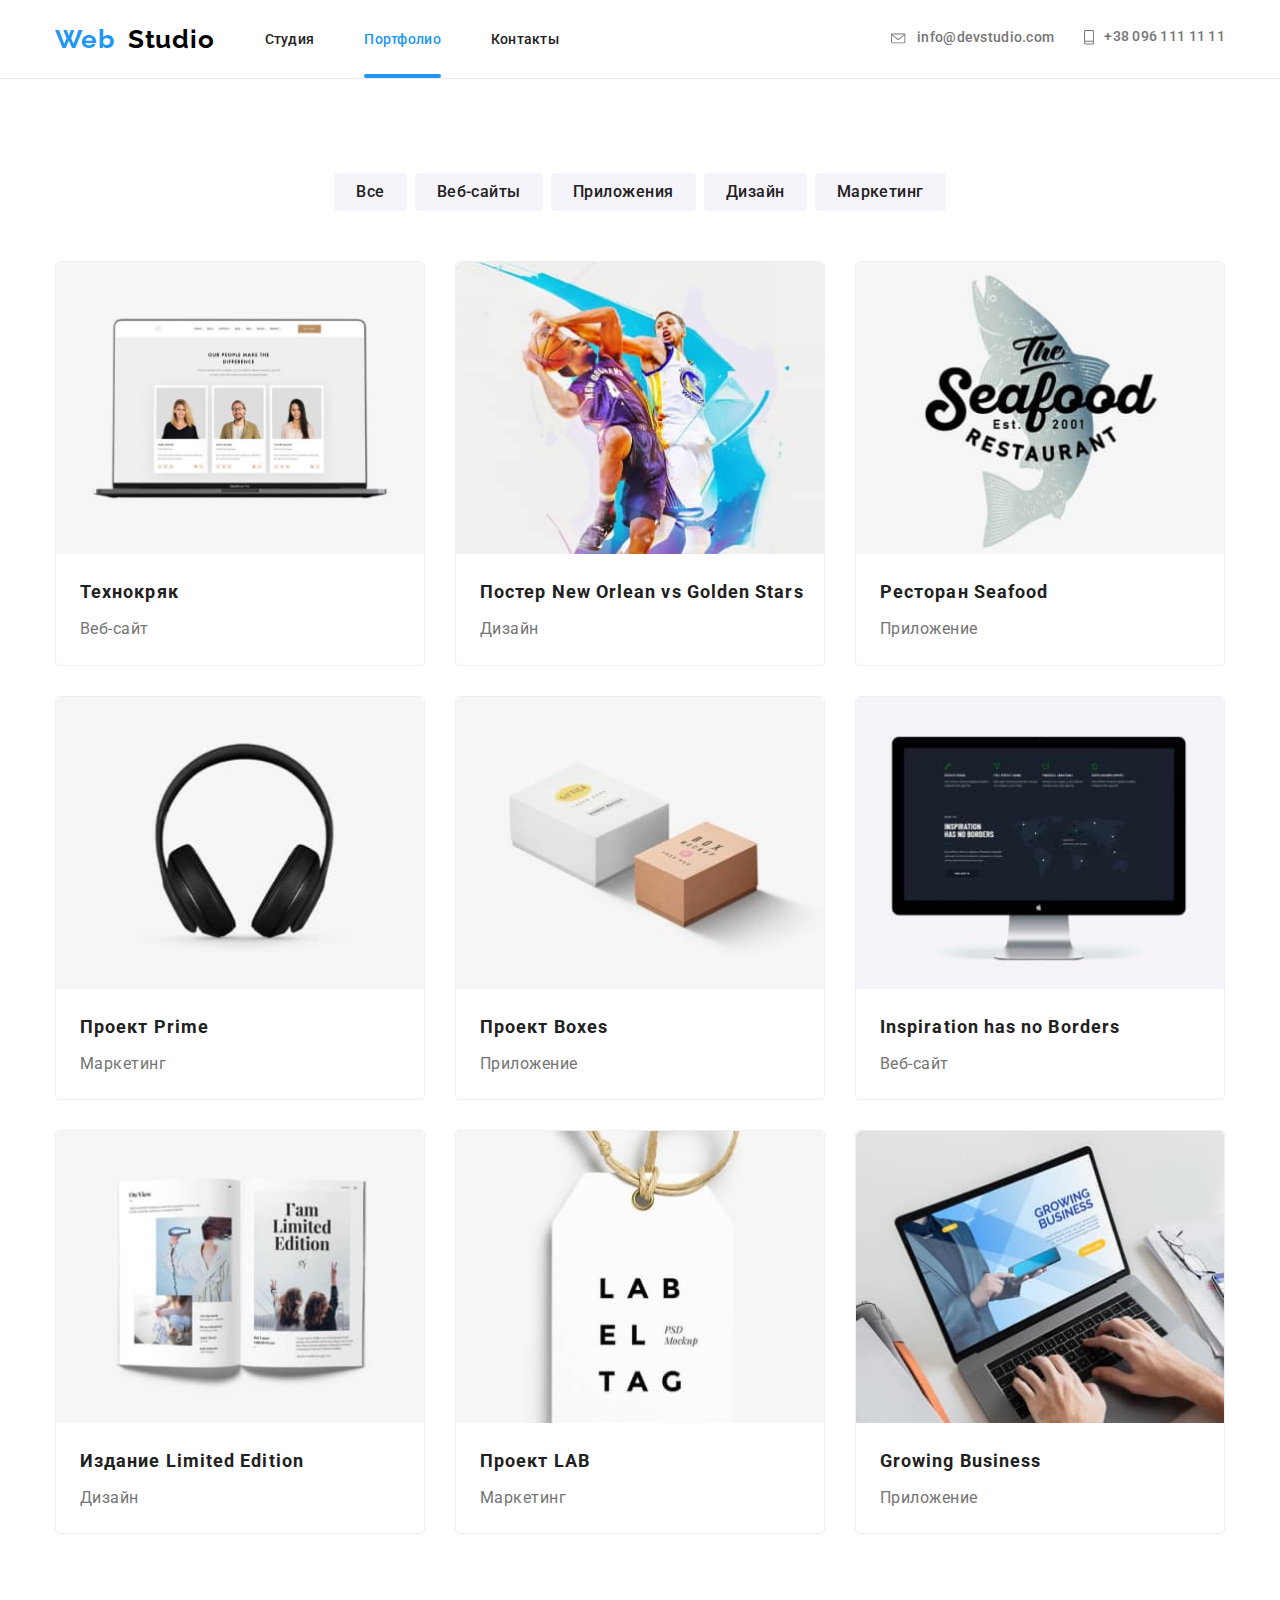
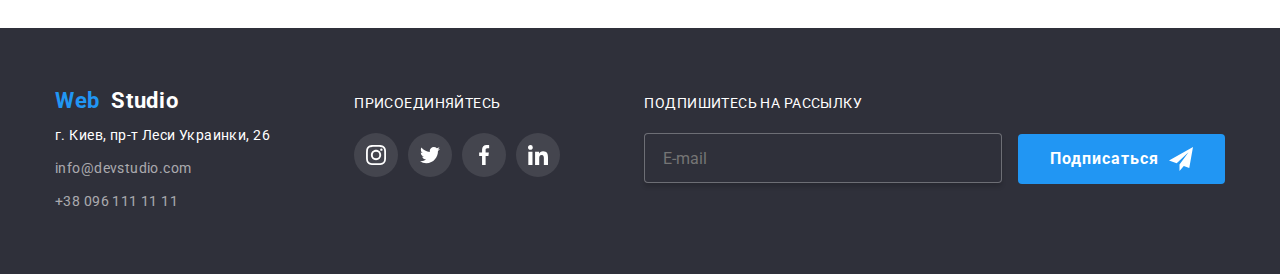
==== portfolio.html @ f6237fbe "Добавляет файлы" ====
<!DOCTYPE html>
<html lang="ru">
  <head>
    <meta charset="UTF-8" />
    <meta name="viewport" content="width=device-width, initial-scale=1.0" />
    <link
      href="https://fonts.googleapis.com/css2?family=Raleway:wght@700&family=Roboto:wght@400;500;700;900&display=swap"
      rel="stylesheet"
    />
    <link rel="stylesheet" href="./css/main.min.css" />
    <title>Портфолио</title>
  </head>
  <body>
    <!-- Шапка сайта -->

        <header class="container page-header">
          <nav class="main-nav">
            <a href="./index.html" class="logo-head link"><span class="logo-web">Web &nbsp;</span><span
                class="logo-nav">Studio</span></a>
            <!-- Контейнер с навигацией -->
            <ul class="site-nav list">
              <li class="item">
                <a href="./index.html" class="link">Студия</a>
              </li>
              <li class="item current">
                <a href="./portfolio.html" class="link current">Портфолио</a>
              </li>
              <li class="item"><a href="" class="link">Контакты</a></li>
            </ul>
          </nav>
        
          <!-- Контейнер почта и телефон -->
        
          <ul class="cont-nav list">
            <li class="item mail">
              <a href="mailto" class="mail link">
                <svg class="mail-icon">
                  <use href="./img/sprite.svg#icon-mailicon"></use>
                </svg>
                info@devstudio.com</a>
            </li>
            <li class="item phone">
              <a href="tel:380961111111" class="phone link">
                <svg class="phone-icon">
                  <use href="./img/sprite.svg#icon-phoneicon"></use>
                </svg>
                +38 096 111 11 11</a>
            </li>
          </ul>
        </header>

    <main>
      <!-- Наши проекты -->

      <section class="projects">
        <div class="container">
          <h1 class="visually-hidden">Наши проекты</h1>

          <!-- Фильтр -->

          <ul class="list container-btn">
            <li><button type="button" class="button">Все</button></li>
            <li><button type="button" class="button">Веб-сайты</button></li>
            <li><button type="button" class="button">Приложения</button></li>
            <li><button type="button" class="button">Дизайн</button></li>
            <li><button type="button" class="button">Маркетинг</button></li>
          </ul>

          <ul class="list cards">
            <li class="projects-item">
              <a href="" class="link">
                <div class="box">
                <img
                  src="./img/portfolio/techno-1.jpg"
                  alt="Фото сайта"
                  width="370"
                  height="294"
              />
              <p class="text-projects">
                Технокряк это современная площадка распространения коронавируса.
                Компании используют эту платформу для цифрового шпионажа и атак
                на защищённые сервера конкурентов.
              </p>
              </div>
              <h2 class="title-projects">Технокряк</h2>
              <p class="text">Веб-сайт</p>
              
            </li></a>
            <li class="projects-item">
              <a href="" class="link">
                <div class="box">
                <img
                  src="./img/portfolio/poster-2.jpg"
                  alt="два спортсмена играют в баскетбол"
                  width="370"
                  height="294"
              />
            <p class="text-projects">
              Технокряк это современная площадка распространения коронавируса.
              Компании используют эту платформу для цифрового шпионажа и атак
              на защищённые сервера конкурентов.
            </p>
            </div>
              <h2 class="title-projects">Постер New Orlean vs Golden Stars</h2>
              <p class="text">Дизайн</p>
              
            </li></a>
            <li class="projects-item">
              <a href="" class="link">
                <div class="box">
                <img
                  src="./img/portfolio/seafood-3.jpg"
                  alt="Рыба на белом фоне"
                  width="370"
                  height="294"
              />
              <p class="text-projects">
                Технокряк это современная площадка распространения коронавируса.
                Компании используют эту платформу для цифрового шпионажа и атак
                на защищённые сервера конкурентов.
              </p>
              </div>
              <h2 class="title-projects">Ресторан Seafood</h2>
              <p class="text">Приложение</p>
              
            </li></a>
            <li class="projects-item">
              <a href="" class="link">
                <div class="box">
                <img
                  src="./img/portfolio/prime-4.jpg"
                  alt="Музыкальные наушники"
                  width="370"
                  height="294"
              />
              <p class="text-projects">
                Технокряк это современная площадка распространения коронавируса.
                Компании используют эту платформу для цифрового шпионажа и атак
                на защищённые сервера конкурентов.
              </p>
              </div>
              <h2 class="title-projects">Проект Prime</h2>
              <p class="text">Маркетинг</p>
              
            </li></a>
            <li class="projects-item">
              <a href="" class="link">
                <div class="box">
                <img
                  src="./img/portfolio/box-5.jpg"
                  alt="Два картонных коробка"
                  width="370"
                  height="294"
              />
              <p class="text-projects">
                Технокряк это современная площадка распространения коронавируса.
                Компании используют эту платформу для цифрового шпионажа и атак
                на защищённые сервера конкурентов.
              </p>
              </div>
              <h2 class="title-projects">Проект Boxes</h2>
              <p class="text">Приложение</p>
              
            </li></a>
            <li class="projects-item">
              <a href="" class="link">
                <div class="box">
                <img
                  src="./img/portfolio/inspiration-6.jpg"
                  alt="Монитор компьютера"
                  width="370"
                  height="294"
              />
              <p class="text-projects">
                Технокряк это современная площадка распространения коронавируса.
                Компании используют эту платформу для цифрового шпионажа и атак
                на защищённые сервера конкурентов.
              </p>
              </div>
              <h2 class="title-projects">Inspiration has no Borders</h2>
              <p class="text">Веб-сайт</p>
              
            </li></a>
            <li class="projects-item">
              <a href="" class="link">
                <div class="box">
                <img
                  src="./img/portfolio/edition-7.jpg"
                  alt="Журнал со статьями и фото"
                  width="370"
                  height="294"
              />
              <p class="text-projects">
                Технокряк это современная площадка распространения коронавируса.
                Компании используют эту платформу для цифрового шпионажа и атак
                на защищённые сервера конкурентов.
              </p>
              </div>
              <h2 class="title-projects">Издание Limited Edition</h2>
              <p class="text">Дизайн</p>
              
            </li></a>
            <li class="projects-item">
              <a href="" class="link">
                <div class="box">
                <img
                  src="./img/portfolio/lab-8.jpg"
                  alt="Карточка тега"
                  width="370"
                  height="294"
              />
              <p class="text-projects">
                Технокряк это современная площадка распространения коронавируса.
                Компании используют эту платформу для цифрового шпионажа и атак
                на защищённые сервера конкурентов.
              </p>
              </div>
              <h2 class="title-projects">Проект LAB</h2>
              <p class="text">Маркетинг</p>
              
            </li></a>
            <li class="projects-item">
              <a href="" class="link">
                <div class="box">
                <img
                  src="./img/portfolio/business-9.jpg"
                  alt="Человек печатает на ноутбуке"
                  width="370"
                  height="294"
              />
              <p class="text-projects">
                Технокряк это современная площадка распространения коронавируса.
                Компании используют эту платформу для цифрового шпионажа и атак
                на защищённые сервера конкурентов.
              </p>
              </div>
              <h2 class="title-projects">Growing Business</h2>
              <p class="text">Приложение</p>
              
            </li></a>
          </ul>
        </div>
      </section>
    </main>

    <!-- Футер -->
    <footer class="page-footer">
      <div class="container info">
        <div class="foot-child">
          <a href="./index.html" class="logo-foot link"><span class="logo-web">Web &nbsp;</span><span
              class="logo-foot">Studio</span></a>
    
          <!-- Контактная информация -->
    
          <address class="address company">
            г. Киев, пр-т Леси Украинки, 26
          </address>
          <address class="address">
            <a href="mailto" class="link mail">info@devstudio.com</a> <br />
            <a href="tel:380961111111" class="link tel">+38 096 111 11 11</a>
          </address>
        </div>
    
        <div class="foot-link">
          <b>присоединяйтесь</b>
          <!-- Соц ссылки -->
          <div class="social">
            <ul class="list">
              <li class="item">
                <a href="http://instagram.com/" aria-label="Ссылка на instagram" class="link">
                  <svg class="social-icon" width="20" height="20">
                    <use href="./img/sprite.svg#icon-instagram"></use>
                  </svg>
                </a>
              </li>
              <li class="item">
                <a href="http://twitter.com/" aria-label="Ссылка на twitter" class="link twit">
                  <svg class="social-icon" width="20" height="20">
                    <use href="./img/sprite.svg#icon-twitter"></use>
                  </svg>
                </a>
              </li>
              <li class="item">
                <a href="http://facebook.com/" aria-label="Ссылка на facebook" class="link face">
                  <svg class="social-icon" width="20" height="20">
                    <use href="./img/sprite.svg#icon-facebook"></use>
                  </svg>
                </a>
              </li>
              <li class="item">
                <a href="http://linkedin.com/" aria-label="Ссылка на linkedin" class="link linkd">
                  <svg class="social-icon" width="20" height="20">
                    <use href="./img/sprite.svg#icon-linkedin"></use>
                  </svg>
                </a>
              </li>
            </ul>
          </div>
        </div>
        <div class="foot-follow">
          <form>
            <b>подпишитесь на рассылку</b><br />
            <input class="input" class="foot-form" type="text" placeholder="E-mail" />
            <button class="button primary">Подписаться</button>
          </form>
        </div>
      </div>
    </footer>
        </body>
</html>
---- css/main.min.css ----
/*! modern-normalize v0.6.0 | MIT License | https://github.com/sindresorhus/modern-normalize */*,*::before,*::after{-webkit-box-sizing:border-box;box-sizing:border-box}:root{-moz-tab-size:4;-o-tab-size:4;tab-size:4}html{line-height:1.15;-webkit-text-size-adjust:100%}body{margin:0}body{font-family:system-ui,-apple-system,"Segoe UI",Roboto,Helvetica,Arial,sans-serif,"Apple Color Emoji","Segoe UI Emoji"}hr{height:0}abbr[title]{-webkit-text-decoration:underline dotted;text-decoration:underline dotted}b,strong{font-weight:bolder}code,kbd,samp,pre{font-family:SFMono-Regular, Consolas, "Liberation Mono", Menlo, monospace;font-size:1em}small{font-size:80%}sub,sup{font-size:75%;line-height:0;position:relative;vertical-align:baseline}sub{bottom:-0.25em}sup{top:-0.5em}button,input,optgroup,select,textarea{font-family:inherit;font-size:100%;line-height:1.15;margin:0}button,select{text-transform:none}button,[type="button"],[type="reset"],[type="submit"]{-webkit-appearance:button}button::-moz-focus-inner,[type="button"]::-moz-focus-inner,[type="reset"]::-moz-focus-inner,[type="submit"]::-moz-focus-inner{border-style:none;padding:0}button:-moz-focusring,[type="button"]:-moz-focusring,[type="reset"]:-moz-focusring,[type="submit"]:-moz-focusring{outline:1px dotted ButtonText}fieldset{padding:0.35em 0.75em 0.625em}legend{padding:0}progress{vertical-align:baseline}[type="number"]::-webkit-inner-spin-button,[type="number"]::-webkit-outer-spin-button{height:auto}[type="search"]{-webkit-appearance:textfield;outline-offset:-2px}[type="search"]::-webkit-search-decoration{-webkit-appearance:none}::-webkit-file-upload-button{-webkit-appearance:button;font:inherit}summary{display:list-item}.page-header .list,.page-footer .list,.team .list,.projects .list,.advantage .list,.doing .list,.customer .list{list-style:none;margin:0;padding:0}.page-header .link,.main-nav .logo-head,.page-footer .link,.team .link,.projects .projects-item .link,.doing .link{text-decoration:none;cursor:pointer}.page-header.container,.page-footer .container,.team .container,.projects .container,.advantage .container,.doing .container,.customer .container{margin-left:auto;margin-right:auto;width:1200px;padding-left:15px;padding-right:15px}.main-nav,.cont-nav{display:-webkit-box;display:-ms-flexbox;display:flex;-webkit-box-align:center;-ms-flex-align:center;align-items:center}body{margin:0;font-family:"Roboto",sans-serif;color:#757575}.page-header{display:-webkit-box;display:-ms-flexbox;display:flex;-webkit-box-pack:justify;-ms-flex-pack:justify;justify-content:space-between;background-color:#fff}.main-nav .logo-head{font-family:"Raleway",sans-serif;font-weight:700;font-size:26px;line-height:1.19;letter-spacing:.03em;text-decoration:none}.logo-web{color:#2196f3}.logo-nav{color:#000000}.site-nav{display:-webkit-box;display:-ms-flexbox;display:flex;margin-left:85px}.site-nav .item:nth-child(n+1){margin-left:50px}.site-nav .link.current{color:#2196f3}.site-nav .link.current::after{opacity:1}.site-nav .link{position:relative;display:block;padding-top:32px;padding-bottom:32px;font-weight:500;font-size:14px;line-height:1;letter-spacing:.02em;color:#212121;-webkit-transition:color 250ms cubic-bezier(0.4, 0, 0.2, 1);transition:color 250ms cubic-bezier(0.4, 0, 0.2, 1)}.site-nav .link::after{position:absolute;content:"";left:0;bottom:0;display:block;width:100%;height:4px;background-color:#2196f3;border-radius:4px;opacity:0;-webkit-transition:opacity 250ms cubic-bezier(0.4, 0, 0.2, 1);transition:opacity 250ms cubic-bezier(0.4, 0, 0.2, 1)}.site-nav .link:hover{color:#2196f3;-webkit-transition:color 250ms cubic-bezier(0.4, 0, 0.2, 1);transition:color 250ms cubic-bezier(0.4, 0, 0.2, 1)}.site-nav .link:focus{color:#2196f3;-webkit-transition:color 250ms cubic-bezier(0.4, 0, 0.2, 1);transition:color 250ms cubic-bezier(0.4, 0, 0.2, 1)}.cont-nav{margin-left:auto}.cont-nav>.item.phone{margin-left:30px}.cont-nav .link{display:-webkit-inline-box;display:-ms-inline-flexbox;display:inline-flex;-webkit-box-align:center;-ms-flex-align:center;align-items:center;font-weight:500;font-size:14px;line-height:1.14;letter-spacing:.02em;color:#757575;-webkit-transition:color 250ms cubic-bezier(0.4, 0, 0.2, 1);transition:color 250ms cubic-bezier(0.4, 0, 0.2, 1)}.cont-nav .link:hover,.cont-nav .link:focus{color:#2196f3;-webkit-transition:color 250ms cubic-bezier(0.4, 0, 0.2, 1);transition:color 250ms cubic-bezier(0.4, 0, 0.2, 1)}.cont-nav .mail-icon{width:16px;height:11px;margin-right:10px;fill:currentColor;cursor:pointer}.cont-nav .phone-icon{width:10px;height:15px;margin-right:10px;fill:currentColor;cursor:pointer}.page-footer{padding-top:60px;padding-bottom:60px;background-color:#2f303a;color:#fff}.page-footer .link{color:rgba(255,255,255,0.6)}.page-footer b{display:inline-block;margin-bottom:21px;text-transform:uppercase;font-weight:400;font-size:14px;line-height:1.14;letter-spacing:.03em}.page-footer .container.info{display:-webkit-box;display:-ms-flexbox;display:flex;-webkit-box-align:baseline;-ms-flex-align:baseline;align-items:baseline;-webkit-box-pack:justify;-ms-flex-pack:justify;justify-content:space-between}.page-footer .address{font-weight:400;font-size:14px;line-height:1.71;letter-spacing:.03em}.logo-foot{color:#fff;font-weight:700;font-size:22px;line-height:1.18;letter-spacing:.03em}.logo-foot.link{display:inline-block;margin-bottom:10px}.address.company{margin-bottom:9px;font-family:inherit;font-style:normal}.address .link{font-family:inherit;font-style:normal;font-weight:400;font-size:14px;line-height:1.71;letter-spacing:.03em}.address .link.mail{display:inline-block;margin-bottom:9px}.address .link:hover,.address .link:focus{color:#2196f3;-webkit-transition:color 250ms cubic-bezier(0.4, 0, 0.2, 1);transition:color 250ms cubic-bezier(0.4, 0, 0.2, 1)}.page-footer .input{margin-right:12px}.input{padding:12px 18px;width:358px;height:50px;border:1px solid rgba(255,255,255,0.3);-webkit-box-sizing:border-box;box-sizing:border-box;-webkit-box-shadow:0px 4px 4px rgba(0,0,0,0.15);box-shadow:0px 4px 4px rgba(0,0,0,0.15);border-radius:4px;color:#fff;background-color:#2f303a;outline:none}.social .list{display:-webkit-box;display:-ms-flexbox;display:flex;justify-items:center}.social .link{display:-webkit-box;display:-ms-flexbox;display:flex;-webkit-box-align:center;-ms-flex-align:center;align-items:center;-webkit-box-pack:center;-ms-flex-pack:center;justify-content:center;width:44px;height:44px;color:#afb1b8;background-color:rgba(255,255,255,0.1);border-radius:50%;-webkit-transition:background-color 250ms cubic-bezier(0.4, 0, 0.2, 1);transition:background-color 250ms cubic-bezier(0.4, 0, 0.2, 1);-webkit-transition:color 250ms cubic-bezier(0.4, 0, 0.2, 1);transition:color 250ms cubic-bezier(0.4, 0, 0.2, 1)}.social .link:hover,.social .link:focus{color:#fff;background-color:#2196f3;-webkit-transition:background-color 250ms cubic-bezier(0.4, 0, 0.2, 1);transition:background-color 250ms cubic-bezier(0.4, 0, 0.2, 1);-webkit-transition:color 250ms cubic-bezier(0.4, 0, 0.2, 1);transition:color 250ms cubic-bezier(0.4, 0, 0.2, 1);-webkit-transform:scale3d(1.1, 1.1, 1.1);transform:scale3d(1.1, 1.1, 1.1)}.social-icon{fill:currentColor}.foot-link .social .item{margin-right:10px}.foot-link .social .item:nth-child(4n){margin-right:0}.foot-link .link{color:#fff}.foot-link .link:hover,.foot-link .link:focus{color:#fff;-webkit-transition:color 250ms cubic-bezier(0.4, 0, 0.2, 1);transition:color 250ms cubic-bezier(0.4, 0, 0.2, 1)}.button.primary{display:-webkit-inline-box;display:-ms-inline-flexbox;display:inline-flex;-webkit-box-align:center;-ms-flex-align:center;align-items:center;text-align:center;min-width:200px;min-height:50px;border-radius:4px;padding:10px 32px;cursor:pointer;color:#fff;background-color:#2196f3;text-decoration:none;font-weight:700;font-size:16px;line-height:1.87;letter-spacing:.06em;border-color:transparent}.button.primary::after{content:"";width:24px;height:24px;margin-left:10px;background-image:url("../img/icon/icon-send.svg");background-size:contain}.section.team{background-color:#f5f4fa}.team .link{color:#afb1b8}.team .section.team{background-color:var(--color-bg-child)}.team .list{display:-webkit-box;display:-ms-flexbox;display:flex;-webkit-box-pack:justify;-ms-flex-pack:justify;justify-content:space-between}.team img{display:block;margin-bottom:30px}.team .item.cards{background-color:var(--primary-white-color);border-radius:4px;-webkit-box-shadow:0px 2px 1px rgba(0,0,0,0.2),0px 1px 1px rgba(0,0,0,0.14),0px 1px 3px rgba(0,0,0,0.12);box-shadow:0px 2px 1px rgba(0,0,0,0.2),0px 1px 1px rgba(0,0,0,0.14),0px 1px 3px rgba(0,0,0,0.12)}.team .team-title{margin-top:0;margin-bottom:10px;font-weight:500;font-size:16px;line-height:1.19;letter-spacing:0.03em;color:var(--title-text-color);text-align:center}.team .team-position{margin:0;margin-bottom:16px;font-weight:400;font-size:16px;line-height:1.19;letter-spacing:0.03em;text-align:center;color:var(--primery-text-color)}.team .list.icon{display:-webkit-box;display:-ms-flexbox;display:flex;-webkit-box-pack:center;-ms-flex-pack:center;justify-content:center;margin-bottom:24px}.team .item.social{margin-right:10px}.team .item.social:nth-child(4n){margin-right:0}.team .link{display:-webkit-box;display:-ms-flexbox;display:flex;-webkit-box-pack:center;-ms-flex-pack:center;justify-content:center;-webkit-box-align:center;-ms-flex-align:center;align-items:center;width:44px;height:44px;border-radius:50%}.team .social-icon{fill:currentColor}.backdrop{position:fixed;top:0;left:0;width:100%;height:100%;background-color:rgba(0,0,0,0.2);-webkit-transition:250ms cubic-bezier(0.4, 0, 0.2, 1);transition:250ms cubic-bezier(0.4, 0, 0.2, 1)}.backdrop.is-hidden{opacity:0;pointer-events:none;-webkit-transition:250ms cubic-bezier(0.4, 0, 0.2, 1);transition:250ms cubic-bezier(0.4, 0, 0.2, 1)}.modal{position:absolute;top:50%;left:50%;-webkit-transform:translate(-50%, -50%);transform:translate(-50%, -50%);min-width:528px;min-height:581px;-webkit-box-shadow:0px 2px 1px rgba(0,0,0,0.2),0px 1px 1px rgba(0,0,0,0.14),0px 1px 3px rgba(0,0,0,0.12);box-shadow:0px 2px 1px rgba(0,0,0,0.2),0px 1px 1px rgba(0,0,0,0.14),0px 1px 3px rgba(0,0,0,0.12);border-radius:4px;background-color:#fff}.modal .icon-button{position:absolute;right:8px;top:8px;width:30px;height:30px;border-radius:50%;border:1px solid rgba(0,0,0,0.1);background-color:#fff;cursor:pointer}.icon-button:hover .icon-button-close{fill:#2196f3}.icon-button-close{fill:black}.form{width:528px;height:581px;padding:40px}.form-about{margin:0;padding:0;margin-bottom:30px;font-weight:700;font-size:20px;line-height:1.15;text-align:center;letter-spacing:0.03em;color:#212121}.form-field{position:relative;display:-webkit-box;display:-ms-flexbox;display:flex;-webkit-box-pack:center;-ms-flex-pack:center;justify-content:center;-webkit-box-align:center;-ms-flex-align:center;align-items:center;margin-bottom:28px}.form-input{width:100%;height:40px;padding:12px 8px 12px 42px;border:1px solid rgba(33,33,33,0.2);border-radius:4px;cursor:pointer}.form-text{position:absolute;top:25%;left:42px;font-weight:400;font-size:14px;line-height:1.71}.icon-form{position:absolute;top:85%;left:16px;-webkit-transform:translateY(-125%);transform:translateY(-125%);display:inline-block;color:black}.form-input:focus+.form-text{color:#2196f3;-webkit-transform:translate(-90%, -150%);transform:translate(-90%, -150%);-webkit-transition:250ms cubic-bezier(0.4, 0, 0.2, 1);transition:250ms cubic-bezier(0.4, 0, 0.2, 1)}.form-input:focus+.form-text.tel{-webkit-transform:translate(-50%, -150%);transform:translate(-50%, -150%)}.form-input:focus+.form-text.mail{-webkit-transform:translate(-60%, -150%);transform:translate(-60%, -150%)}.form-input:not(:placeholder-shown)+.form-text{-webkit-transform:translate(-90%, -150%);transform:translate(-90%, -150%)}.form-input:not(:placeholder-shown)+.form-text.tel{-webkit-transform:translate(-50%, -150%);transform:translate(-50%, -150%)}.form-input:not(:placeholder-shown)+.form-text.mail{-webkit-transform:translate(-60%, -150%);transform:translate(-60%, -150%)}.form-input:focus-within ~ .icon-form{fill:#2196f3}.form-input:focus{border-color:#2196f3;outline:none}.form-field.comments{margin-bottom:20px}.form-input.comments{height:120px;padding-left:16px;resize:none}.form-text.comments{top:12px;left:16px}.form-input:focus+.form-text.comments{-webkit-transform:translateY(-150%);transform:translateY(-150%)}.form-input:not(:placeholder-shown)+.form-text.comments{-webkit-transform:translateY(-150%);transform:translateY(-150%)}.consent{display:-webkit-box;display:-ms-flexbox;display:flex;-webkit-box-pack:center;-ms-flex-pack:center;justify-content:center;-webkit-box-align:center;-ms-flex-align:center;align-items:center;margin-bottom:30px;cursor:pointer}.check-input{position:absolute;width:1px;height:1px;margin:-1px;border:0;padding:0;clip:rect(0 0 0 0);overflow:hidden}.checkbox{width:15px;height:16px;margin:0;margin-right:5px;background-image:url("../img/icon/nocheck.svg");background-size:contain;background-repeat:no-repeat}.check-input:checked+.checkbox,.check-input:checked:focus+.checkbox{background-image:url("../img/icon/check.svg");background-size:contain;background-color:#2196f3;border-radius:4px}.text.consent{margin:0;padding:0;left:36px;font-weight:400;font-size:14px;line-height:1.71;letter-spacing:0.03em}.text-link{font-weight:400;font-size:14px;line-height:1.71;color:#2196f3}.button-submit{display:block;margin-right:auto;margin-left:auto;min-width:200px;min-height:50px;border-radius:4px;padding:10px 32px;text-decoration:none;border-color:transparent;font-weight:700;font-size:16px;line-height:1.87;letter-spacing:0.06em;-webkit-box-shadow:0px 4px 4px rgba(0,0,0,0.15);box-shadow:0px 4px 4px rgba(0,0,0,0.15);background-color:#2196f3;color:#fff;cursor:pointer}.projects{border-top:1px solid #ececec}.projects .projects-item{margin-right:30px;margin-bottom:30px;width:calc( (100% - 60px) / 3);border:1px solid #eeeeee;border-radius:5px}.projects .projects-item:hover .text-projects{opacity:1;-webkit-transform:translateY(0);transform:translateY(0)}.projects .projects-item:nth-child(3n){margin-right:0}.projects .projects-item:nth-last-child(-n+3){margin-bottom:0}.projects .projects-item .box{position:relative}.projects .projects-item .link{color:#757575;display:block}.projects .projects-item .link:focus .text-projects{opacity:1;-webkit-transform:translateY(0);transform:translateY(0)}.projects img{display:block;max-width:100%;height:auto;border-radius:5px 5px 0px 0px}.projects .title-primary{margin-top:0;margin-bottom:0;color:white}.projects .list.container-btn{display:-webkit-box;display:-ms-flexbox;display:flex;-webkit-box-pack:center;-ms-flex-pack:center;justify-content:center;padding-top:94px;margin-bottom:50px;text-align:center}.projects .list.container-btn li{margin-right:8px}.projects .list.container-btn li:nth-child(5n){margin-right:0}.projects .list.cards{display:-webkit-box;display:-ms-flexbox;display:flex;-ms-flex-wrap:wrap;flex-wrap:wrap;padding-bottom:94px}.button{padding:6px 22px;font-family:inherit;text-align:center;font-weight:500;font-size:16px;line-height:1.63;letter-spacing:.03em;border:transparent;border-radius:4px;color:#212121;background:#f5f4fa;-webkit-transition:background-color 250ms cubic-bezier(0.4, 0, 0.2, 1);transition:background-color 250ms cubic-bezier(0.4, 0, 0.2, 1);-webkit-transition:color 250ms cubic-bezier(0.4, 0, 0.2, 1);transition:color 250ms cubic-bezier(0.4, 0, 0.2, 1);-webkit-transition:-webkit-box-shadow 250ms cubic-bezier(0.4, 0, 0.2, 1);transition:-webkit-box-shadow 250ms cubic-bezier(0.4, 0, 0.2, 1);transition:box-shadow 250ms cubic-bezier(0.4, 0, 0.2, 1);transition:box-shadow 250ms cubic-bezier(0.4, 0, 0.2, 1), -webkit-box-shadow 250ms cubic-bezier(0.4, 0, 0.2, 1)}.button:hover,.button:focus{color:#fff;background-color:#2196f3;-webkit-box-shadow:0px 2px 2px rgba(0,0,0,0.12),0px 1px 2px rgba(0,0,0,0.08),0px 3px 1px rgba(0,0,0,0.1);box-shadow:0px 2px 2px rgba(0,0,0,0.12),0px 1px 2px rgba(0,0,0,0.08),0px 3px 1px rgba(0,0,0,0.1)}.title-projects{margin-top:0;margin-bottom:4px;padding-left:24px;padding-top:20px;font-weight:700;font-size:18px;line-height:2;letter-spacing:.06em;color:#212121}.text{margin-top:0;margin-bottom:0px;padding-bottom:20px;padding-left:24px;color:#757575;font-weight:400;font-size:16px;line-height:1.88;letter-spacing:.03em}.text-projects{position:absolute;top:0;right:0;margin-top:0;margin-bottom:0;padding:63px 24px;width:370px;height:294px;font-weight:400;font-size:18px;line-height:1.87;letter-spacing:.03em;color:#fff;background-color:rgba(33,150,243,0.9);opacity:1;-webkit-transform:translateY(100%);transform:translateY(100%);-webkit-transition:-webkit-transform 250ms cubic-bezier(0.4, 0, 0.2, 1);transition:-webkit-transform 250ms cubic-bezier(0.4, 0, 0.2, 1);transition:transform 250ms cubic-bezier(0.4, 0, 0.2, 1);transition:transform 250ms cubic-bezier(0.4, 0, 0.2, 1), -webkit-transform 250ms cubic-bezier(0.4, 0, 0.2, 1)}.cards .link:hover,.cards .link:focus{-webkit-transition:-webkit-box-shadow 250ms cubic-bezier(0.4, 0, 0.2, 1);transition:-webkit-box-shadow 250ms cubic-bezier(0.4, 0, 0.2, 1);transition:box-shadow 250ms cubic-bezier(0.4, 0, 0.2, 1);transition:box-shadow 250ms cubic-bezier(0.4, 0, 0.2, 1), -webkit-box-shadow 250ms cubic-bezier(0.4, 0, 0.2, 1);-webkit-box-shadow:1px 4px 6px rgba(0,0,0,0.16),0px 4px 4px rgba(0,0,0,0.06),0px 1px 1px rgba(0,0,0,0.12);box-shadow:1px 4px 6px rgba(0,0,0,0.16),0px 4px 4px rgba(0,0,0,0.06),0px 1px 1px rgba(0,0,0,0.12);cursor:pointer}.box{overflow:hidden}.projects .list.cards{display:-webkit-box;display:-ms-flexbox;display:flex;-ms-flex-wrap:wrap;flex-wrap:wrap;padding-bottom:94px}.projects-item{margin-right:30px;margin-bottom:30px;width:calc((100% - 60px) / 3);border:1px solid #eeeeee;border-radius:5px}.projects-item:nth-child(3n){margin-right:0}.projects-item:nth-last-child(-n+3){margin-bottom:0}.section{padding-top:94px;padding-bottom:94px}.section.hero{padding-top:0;padding-bottom:0}.hero{text-align:center}.hero>.overley{height:600px;max-width:1600px;margin-left:auto;margin-right:auto;background-color:#757575;background-image:-webkit-gradient(linear, left top, right top, from(rgba(47,48,58,0.8)), to(rgba(47,48,58,0.8))),url("../img/hero/hero-img.jpg");background-image:linear-gradient(to right, rgba(47,48,58,0.8), rgba(47,48,58,0.8)),url("../img/hero/hero-img.jpg");background-repeat:no-repeat;background-position:center;background-size:cover}.hero .hero-title{margin-top:0;margin-bottom:46px;padding-top:200px;color:#fff;text-transform:uppercase;font-weight:900;font-size:44px;line-height:1.36;letter-spacing:.06em}.hero .button{min-width:200px;padding:10px 32px;text-align:center;text-decoration:none;font-weight:700;font-size:16px;line-height:1.88;letter-spacing:.06em;color:#fff;background-color:#2196f3;border-radius:4px;border-color:transparent;cursor:pointer}.section.advantage{border:1px solid #ececec}.visually-hidden{position:absolute !important;clip:rect(1px 1px 1px 1px);clip:rect(1px, 1px, 1px, 1px);padding:0 !important;border:0 !important;height:1px !important;width:1px !important;overflow:hidden}.advantage .list{display:-webkit-box;display:-ms-flexbox;display:flex}.advantage .item{margin-right:30px;width:calc((100% - 90px) / 4)}.advantage .item:nth-child(4n){margin-right:0;margin-bottom:0}.advantage .background-icon{display:-webkit-box;display:-ms-flexbox;display:flex;-webkit-box-align:center;-ms-flex-align:center;align-items:center;-webkit-box-pack:center;-ms-flex-pack:center;justify-content:center;width:270px;height:120px;margin-bottom:30px;background-color:#f5f4fa}.advantage .text{padding:0}.antenna-icon{width:65px;height:70px;-webkit-box-align:center;-ms-flex-align:center;align-items:center}.section h2{margin-top:0;margin-bottom:50px;text-align:center;font-weight:700;font-size:36px;line-height:1.16;letter-spacing:.03em;color:#212121}.advantage-title{margin-top:0;margin-bottom:10px;font-weight:700;font-size:14px;line-height:1.14;letter-spacing:.03em;text-transform:uppercase;color:var(--title-text-color)}.advantage p{margin-top:0;margin-bottom:0;font-weight:400;font-size:14px;line-height:1.71;letter-spacing:.03em}.doing .list{display:-webkit-box;display:-ms-flexbox;display:flex}.doing .item{position:relative;margin-right:30px;width:calc((100% - 60px) / 3);text-align:center}.doing .itemitem:nth-child(3n){margin-right:0;margin-bottom:0}.doing img{display:block}.doing .doing-text{position:absolute;width:100%;height:70px;bottom:0;margin:0;padding:27px;background:rgba(47,48,58,0.8);border-radius:0px 0px 4px 4px;font-weight:700;font-size:14px;line-height:1.14;letter-spacing:.03em;text-align:center;text-transform:uppercase;color:#fff}.section.team{background-color:#f5f4fa}.team .link{color:#afb1b8}.team .section.team{background-color:var(--color-bg-child)}.team .list{display:-webkit-box;display:-ms-flexbox;display:flex;-webkit-box-pack:justify;-ms-flex-pack:justify;justify-content:space-between}.team img{display:block;margin-bottom:30px}.team .item.cards{background-color:var(--primary-white-color);border-radius:4px;-webkit-box-shadow:0px 2px 1px rgba(0,0,0,0.2),0px 1px 1px rgba(0,0,0,0.14),0px 1px 3px rgba(0,0,0,0.12);box-shadow:0px 2px 1px rgba(0,0,0,0.2),0px 1px 1px rgba(0,0,0,0.14),0px 1px 3px rgba(0,0,0,0.12)}.team .team-title{margin-top:0;margin-bottom:10px;font-weight:500;font-size:16px;line-height:1.19;letter-spacing:0.03em;color:var(--title-text-color);text-align:center}.team .team-position{margin:0;margin-bottom:16px;font-weight:400;font-size:16px;line-height:1.19;letter-spacing:0.03em;text-align:center;color:var(--primery-text-color)}.team .list.icon{display:-webkit-box;display:-ms-flexbox;display:flex;-webkit-box-pack:center;-ms-flex-pack:center;justify-content:center;margin-bottom:24px}.team .item.social{margin-right:10px}.team .item.social:nth-child(4n){margin-right:0}.team .link{display:-webkit-box;display:-ms-flexbox;display:flex;-webkit-box-pack:center;-ms-flex-pack:center;justify-content:center;-webkit-box-align:center;-ms-flex-align:center;align-items:center;width:44px;height:44px;border-radius:50%}.team .social-icon{fill:currentColor}.customer .list{display:-webkit-box;display:-ms-flexbox;display:flex;-webkit-box-pack:space-evenly;-ms-flex-pack:space-evenly;justify-content:space-evenly}.customer .link{display:-webkit-box;display:-ms-flexbox;display:flex;-webkit-box-align:center;-ms-flex-align:center;align-items:center;-webkit-box-pack:center;-ms-flex-pack:center;justify-content:center;width:170px;height:90px;color:#afb1b8;-webkit-transition:color 250ms cubic-bezier(0.4, 0, 0.2, 1);transition:color 250ms cubic-bezier(0.4, 0, 0.2, 1);text-decoration:none;cursor:pointer}.customer .link:hover,.customer .link:focus{color:#2196f3;-webkit-transition:color 250ms cubic-bezier(0.4, 0, 0.2, 1);transition:color 250ms cubic-bezier(0.4, 0, 0.2, 1)}.customer .item{margin-right:30px;width:calc((100% - 60px) / 6);border:1px solid #afb1b8;-webkit-box-sizing:border-box;box-sizing:border-box;border-radius:4px;-webkit-transition:border 250ms cubic-bezier(0.4, 0, 0.2, 1);transition:border 250ms cubic-bezier(0.4, 0, 0.2, 1)}.customer .item:nth-child(6n){margin-right:0}.customer .item:hover,.customer .item:focus{border:1px solid #2196f3;-webkit-transition:border 250ms cubic-bezier(0.4, 0, 0.2, 1);transition:border 250ms cubic-bezier(0.4, 0, 0.2, 1)}.customer .customer-icon{fill:currentColor;cursor:pointer}
/*# sourceMappingURL=main.min.css.map */
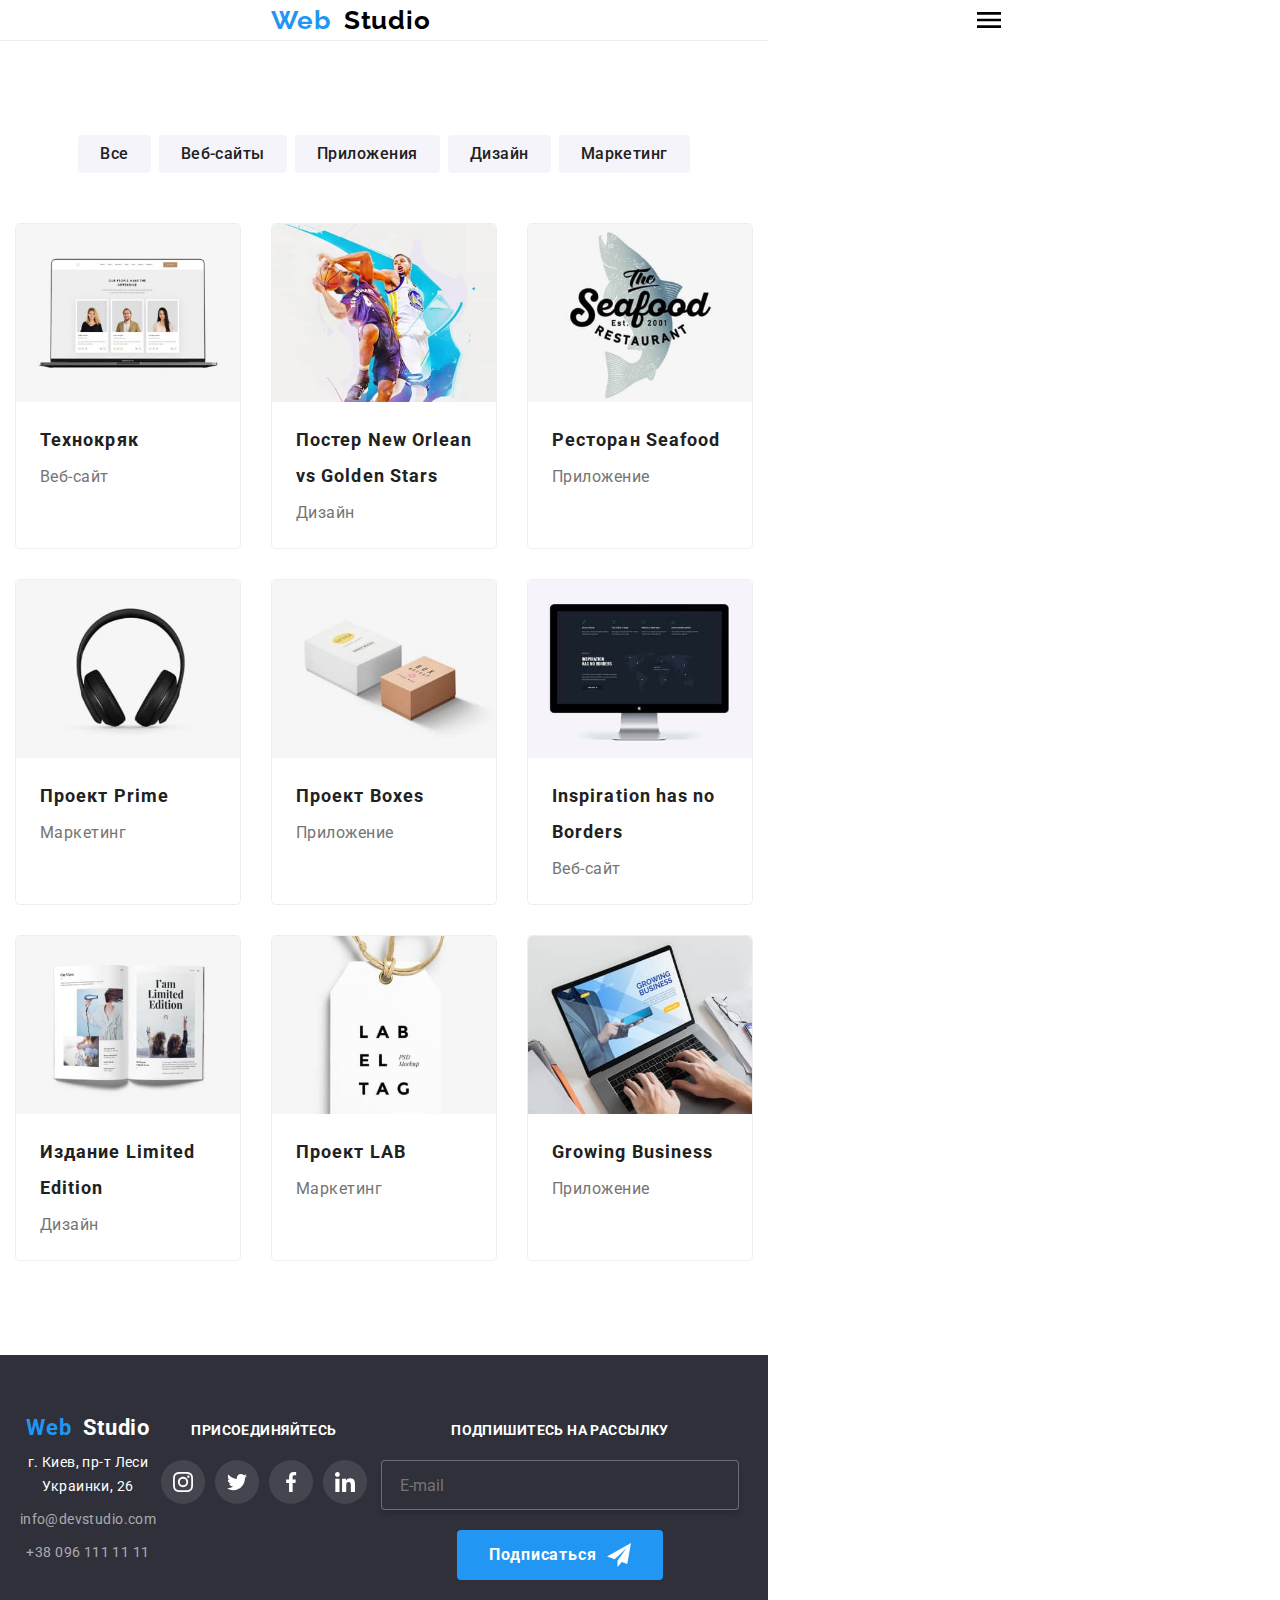
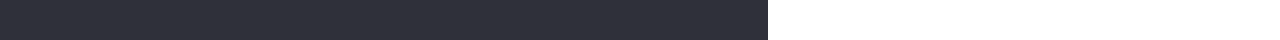
==== commit 36ff26f0: "Добавляет моб.адаптив портфолио" ====
--- a/portfolio.html
+++ b/portfolio.html
@@ -14,20 +14,31 @@
     <!-- Шапка сайта -->
 
         <header class="container page-header">
-          <nav class="main-nav">
-            <a href="./index.html" class="logo-head link"><span class="logo-web">Web &nbsp;</span><span
-                class="logo-nav">Studio</span></a>
-            <!-- Контейнер с навигацией -->
-            <ul class="site-nav list">
-              <li class="item">
-                <a href="./index.html" class="link">Студия</a>
-              </li>
-              <li class="item current">
-                <a href="./portfolio.html" class="link current">Портфолио</a>
-              </li>
-              <li class="item"><a href="" class="link">Контакты</a></li>
-            </ul>
-          </nav>
+      <div class="main-header">
+        <a href="./index.html" class="logo-head link"><span class="logo-web">Web &nbsp;</span><span
+            class="logo-nav">Studio</span></a>
+        <button type="button" class="menu-button" aria-expanded="false" aria-controls="menu-container" data-menu-button>
+          <svg width="40" height="40" aria-label="Переключатель мобильного меню">
+            <use class="icon-cross" href="./img/sprite.svg#icon-close_40px"></use>
+            <use class="icon-menu" href="./img/sprite.svg#icon-menu_40px"></use>
+          </svg>
+        </button>
+      </div>
+      
+      <div class="menu-container" id="menu-container" data-menu>
+        <nav class="main-nav">
+          <!-- Контейнер с навигацией -->
+          <ul class="site-nav list">
+            <li class="item current">
+              <a href="./index.html" class="link">Студия</a>
+            </li>
+            <li class="item">
+              <a href="./portfolio.html" class="link current">Портфолио</a>
+            </li>
+            <li class="item"><a href="" class="link">Контакты</a></li>
+          </ul>
+        </nav>
+
         
           <!-- Контейнер почта и телефон -->
         
@@ -306,5 +317,6 @@
         </div>
       </div>
     </footer>
-        </body>
+    <script src="./js/menu.js"></script>
+  </body>
 </html>
--- a/css/main.min.css
+++ b/css/main.min.css
@@ -1,3 +1,3 @@
-/*! modern-normalize v0.6.0 | MIT License | https://github.com/sindresorhus/modern-normalize */*,*::before,*::after{-webkit-box-sizing:border-box;box-sizing:border-box}:root{-moz-tab-size:4;-o-tab-size:4;tab-size:4}html{line-height:1.15;-webkit-text-size-adjust:100%}body{margin:0}body{font-family:system-ui,-apple-system,"Segoe UI",Roboto,Helvetica,Arial,sans-serif,"Apple Color Emoji","Segoe UI Emoji"}hr{height:0}abbr[title]{-webkit-text-decoration:underline dotted;text-decoration:underline dotted}b,strong{font-weight:bolder}code,kbd,samp,pre{font-family:SFMono-Regular, Consolas, "Liberation Mono", Menlo, monospace;font-size:1em}small{font-size:80%}sub,sup{font-size:75%;line-height:0;position:relative;vertical-align:baseline}sub{bottom:-0.25em}sup{top:-0.5em}button,input,optgroup,select,textarea{font-family:inherit;font-size:100%;line-height:1.15;margin:0}button,select{text-transform:none}button,[type="button"],[type="reset"],[type="submit"]{-webkit-appearance:button}button::-moz-focus-inner,[type="button"]::-moz-focus-inner,[type="reset"]::-moz-focus-inner,[type="submit"]::-moz-focus-inner{border-style:none;padding:0}button:-moz-focusring,[type="button"]:-moz-focusring,[type="reset"]:-moz-focusring,[type="submit"]:-moz-focusring{outline:1px dotted ButtonText}fieldset{padding:0.35em 0.75em 0.625em}legend{padding:0}progress{vertical-align:baseline}[type="number"]::-webkit-inner-spin-button,[type="number"]::-webkit-outer-spin-button{height:auto}[type="search"]{-webkit-appearance:textfield;outline-offset:-2px}[type="search"]::-webkit-search-decoration{-webkit-appearance:none}::-webkit-file-upload-button{-webkit-appearance:button;font:inherit}summary{display:list-item}.page-header .list,.page-footer .list,.team .list,.projects .list,.advantage .list,.doing .list,.customer .list{list-style:none;margin:0;padding:0}.page-header .link,.main-nav .logo-head,.page-footer .link,.team .link,.projects .projects-item .link,.doing .link{text-decoration:none;cursor:pointer}.page-header.container,.page-footer .container,.team .container,.projects .container,.advantage .container,.doing .container,.customer .container{margin-left:auto;margin-right:auto;width:1200px;padding-left:15px;padding-right:15px}.main-nav,.cont-nav{display:-webkit-box;display:-ms-flexbox;display:flex;-webkit-box-align:center;-ms-flex-align:center;align-items:center}body{margin:0;font-family:"Roboto",sans-serif;color:#757575}.page-header{display:-webkit-box;display:-ms-flexbox;display:flex;-webkit-box-pack:justify;-ms-flex-pack:justify;justify-content:space-between;background-color:#fff}.main-nav .logo-head{font-family:"Raleway",sans-serif;font-weight:700;font-size:26px;line-height:1.19;letter-spacing:.03em;text-decoration:none}.logo-web{color:#2196f3}.logo-nav{color:#000000}.site-nav{display:-webkit-box;display:-ms-flexbox;display:flex;margin-left:85px}.site-nav .item:nth-child(n+1){margin-left:50px}.site-nav .link.current{color:#2196f3}.site-nav .link.current::after{opacity:1}.site-nav .link{position:relative;display:block;padding-top:32px;padding-bottom:32px;font-weight:500;font-size:14px;line-height:1;letter-spacing:.02em;color:#212121;-webkit-transition:color 250ms cubic-bezier(0.4, 0, 0.2, 1);transition:color 250ms cubic-bezier(0.4, 0, 0.2, 1)}.site-nav .link::after{position:absolute;content:"";left:0;bottom:0;display:block;width:100%;height:4px;background-color:#2196f3;border-radius:4px;opacity:0;-webkit-transition:opacity 250ms cubic-bezier(0.4, 0, 0.2, 1);transition:opacity 250ms cubic-bezier(0.4, 0, 0.2, 1)}.site-nav .link:hover{color:#2196f3;-webkit-transition:color 250ms cubic-bezier(0.4, 0, 0.2, 1);transition:color 250ms cubic-bezier(0.4, 0, 0.2, 1)}.site-nav .link:focus{color:#2196f3;-webkit-transition:color 250ms cubic-bezier(0.4, 0, 0.2, 1);transition:color 250ms cubic-bezier(0.4, 0, 0.2, 1)}.cont-nav{margin-left:auto}.cont-nav>.item.phone{margin-left:30px}.cont-nav .link{display:-webkit-inline-box;display:-ms-inline-flexbox;display:inline-flex;-webkit-box-align:center;-ms-flex-align:center;align-items:center;font-weight:500;font-size:14px;line-height:1.14;letter-spacing:.02em;color:#757575;-webkit-transition:color 250ms cubic-bezier(0.4, 0, 0.2, 1);transition:color 250ms cubic-bezier(0.4, 0, 0.2, 1)}.cont-nav .link:hover,.cont-nav .link:focus{color:#2196f3;-webkit-transition:color 250ms cubic-bezier(0.4, 0, 0.2, 1);transition:color 250ms cubic-bezier(0.4, 0, 0.2, 1)}.cont-nav .mail-icon{width:16px;height:11px;margin-right:10px;fill:currentColor;cursor:pointer}.cont-nav .phone-icon{width:10px;height:15px;margin-right:10px;fill:currentColor;cursor:pointer}.page-footer{padding-top:60px;padding-bottom:60px;background-color:#2f303a;color:#fff}.page-footer .link{color:rgba(255,255,255,0.6)}.page-footer b{display:inline-block;margin-bottom:21px;text-transform:uppercase;font-weight:400;font-size:14px;line-height:1.14;letter-spacing:.03em}.page-footer .container.info{display:-webkit-box;display:-ms-flexbox;display:flex;-webkit-box-align:baseline;-ms-flex-align:baseline;align-items:baseline;-webkit-box-pack:justify;-ms-flex-pack:justify;justify-content:space-between}.page-footer .address{font-weight:400;font-size:14px;line-height:1.71;letter-spacing:.03em}.logo-foot{color:#fff;font-weight:700;font-size:22px;line-height:1.18;letter-spacing:.03em}.logo-foot.link{display:inline-block;margin-bottom:10px}.address.company{margin-bottom:9px;font-family:inherit;font-style:normal}.address .link{font-family:inherit;font-style:normal;font-weight:400;font-size:14px;line-height:1.71;letter-spacing:.03em}.address .link.mail{display:inline-block;margin-bottom:9px}.address .link:hover,.address .link:focus{color:#2196f3;-webkit-transition:color 250ms cubic-bezier(0.4, 0, 0.2, 1);transition:color 250ms cubic-bezier(0.4, 0, 0.2, 1)}.page-footer .input{margin-right:12px}.input{padding:12px 18px;width:358px;height:50px;border:1px solid rgba(255,255,255,0.3);-webkit-box-sizing:border-box;box-sizing:border-box;-webkit-box-shadow:0px 4px 4px rgba(0,0,0,0.15);box-shadow:0px 4px 4px rgba(0,0,0,0.15);border-radius:4px;color:#fff;background-color:#2f303a;outline:none}.social .list{display:-webkit-box;display:-ms-flexbox;display:flex;justify-items:center}.social .link{display:-webkit-box;display:-ms-flexbox;display:flex;-webkit-box-align:center;-ms-flex-align:center;align-items:center;-webkit-box-pack:center;-ms-flex-pack:center;justify-content:center;width:44px;height:44px;color:#afb1b8;background-color:rgba(255,255,255,0.1);border-radius:50%;-webkit-transition:background-color 250ms cubic-bezier(0.4, 0, 0.2, 1);transition:background-color 250ms cubic-bezier(0.4, 0, 0.2, 1);-webkit-transition:color 250ms cubic-bezier(0.4, 0, 0.2, 1);transition:color 250ms cubic-bezier(0.4, 0, 0.2, 1)}.social .link:hover,.social .link:focus{color:#fff;background-color:#2196f3;-webkit-transition:background-color 250ms cubic-bezier(0.4, 0, 0.2, 1);transition:background-color 250ms cubic-bezier(0.4, 0, 0.2, 1);-webkit-transition:color 250ms cubic-bezier(0.4, 0, 0.2, 1);transition:color 250ms cubic-bezier(0.4, 0, 0.2, 1);-webkit-transform:scale3d(1.1, 1.1, 1.1);transform:scale3d(1.1, 1.1, 1.1)}.social-icon{fill:currentColor}.foot-link .social .item{margin-right:10px}.foot-link .social .item:nth-child(4n){margin-right:0}.foot-link .link{color:#fff}.foot-link .link:hover,.foot-link .link:focus{color:#fff;-webkit-transition:color 250ms cubic-bezier(0.4, 0, 0.2, 1);transition:color 250ms cubic-bezier(0.4, 0, 0.2, 1)}.button.primary{display:-webkit-inline-box;display:-ms-inline-flexbox;display:inline-flex;-webkit-box-align:center;-ms-flex-align:center;align-items:center;text-align:center;min-width:200px;min-height:50px;border-radius:4px;padding:10px 32px;cursor:pointer;color:#fff;background-color:#2196f3;text-decoration:none;font-weight:700;font-size:16px;line-height:1.87;letter-spacing:.06em;border-color:transparent}.button.primary::after{content:"";width:24px;height:24px;margin-left:10px;background-image:url("../img/icon/icon-send.svg");background-size:contain}.section.team{background-color:#f5f4fa}.team .link{color:#afb1b8}.team .section.team{background-color:var(--color-bg-child)}.team .list{display:-webkit-box;display:-ms-flexbox;display:flex;-webkit-box-pack:justify;-ms-flex-pack:justify;justify-content:space-between}.team img{display:block;margin-bottom:30px}.team .item.cards{background-color:var(--primary-white-color);border-radius:4px;-webkit-box-shadow:0px 2px 1px rgba(0,0,0,0.2),0px 1px 1px rgba(0,0,0,0.14),0px 1px 3px rgba(0,0,0,0.12);box-shadow:0px 2px 1px rgba(0,0,0,0.2),0px 1px 1px rgba(0,0,0,0.14),0px 1px 3px rgba(0,0,0,0.12)}.team .team-title{margin-top:0;margin-bottom:10px;font-weight:500;font-size:16px;line-height:1.19;letter-spacing:0.03em;color:var(--title-text-color);text-align:center}.team .team-position{margin:0;margin-bottom:16px;font-weight:400;font-size:16px;line-height:1.19;letter-spacing:0.03em;text-align:center;color:var(--primery-text-color)}.team .list.icon{display:-webkit-box;display:-ms-flexbox;display:flex;-webkit-box-pack:center;-ms-flex-pack:center;justify-content:center;margin-bottom:24px}.team .item.social{margin-right:10px}.team .item.social:nth-child(4n){margin-right:0}.team .link{display:-webkit-box;display:-ms-flexbox;display:flex;-webkit-box-pack:center;-ms-flex-pack:center;justify-content:center;-webkit-box-align:center;-ms-flex-align:center;align-items:center;width:44px;height:44px;border-radius:50%}.team .social-icon{fill:currentColor}.backdrop{position:fixed;top:0;left:0;width:100%;height:100%;background-color:rgba(0,0,0,0.2);-webkit-transition:250ms cubic-bezier(0.4, 0, 0.2, 1);transition:250ms cubic-bezier(0.4, 0, 0.2, 1)}.backdrop.is-hidden{opacity:0;pointer-events:none;-webkit-transition:250ms cubic-bezier(0.4, 0, 0.2, 1);transition:250ms cubic-bezier(0.4, 0, 0.2, 1)}.modal{position:absolute;top:50%;left:50%;-webkit-transform:translate(-50%, -50%);transform:translate(-50%, -50%);min-width:528px;min-height:581px;-webkit-box-shadow:0px 2px 1px rgba(0,0,0,0.2),0px 1px 1px rgba(0,0,0,0.14),0px 1px 3px rgba(0,0,0,0.12);box-shadow:0px 2px 1px rgba(0,0,0,0.2),0px 1px 1px rgba(0,0,0,0.14),0px 1px 3px rgba(0,0,0,0.12);border-radius:4px;background-color:#fff}.modal .icon-button{position:absolute;right:8px;top:8px;width:30px;height:30px;border-radius:50%;border:1px solid rgba(0,0,0,0.1);background-color:#fff;cursor:pointer}.icon-button:hover .icon-button-close{fill:#2196f3}.icon-button-close{fill:black}.form{width:528px;height:581px;padding:40px}.form-about{margin:0;padding:0;margin-bottom:30px;font-weight:700;font-size:20px;line-height:1.15;text-align:center;letter-spacing:0.03em;color:#212121}.form-field{position:relative;display:-webkit-box;display:-ms-flexbox;display:flex;-webkit-box-pack:center;-ms-flex-pack:center;justify-content:center;-webkit-box-align:center;-ms-flex-align:center;align-items:center;margin-bottom:28px}.form-input{width:100%;height:40px;padding:12px 8px 12px 42px;border:1px solid rgba(33,33,33,0.2);border-radius:4px;cursor:pointer}.form-text{position:absolute;top:25%;left:42px;font-weight:400;font-size:14px;line-height:1.71}.icon-form{position:absolute;top:85%;left:16px;-webkit-transform:translateY(-125%);transform:translateY(-125%);display:inline-block;color:black}.form-input:focus+.form-text{color:#2196f3;-webkit-transform:translate(-90%, -150%);transform:translate(-90%, -150%);-webkit-transition:250ms cubic-bezier(0.4, 0, 0.2, 1);transition:250ms cubic-bezier(0.4, 0, 0.2, 1)}.form-input:focus+.form-text.tel{-webkit-transform:translate(-50%, -150%);transform:translate(-50%, -150%)}.form-input:focus+.form-text.mail{-webkit-transform:translate(-60%, -150%);transform:translate(-60%, -150%)}.form-input:not(:placeholder-shown)+.form-text{-webkit-transform:translate(-90%, -150%);transform:translate(-90%, -150%)}.form-input:not(:placeholder-shown)+.form-text.tel{-webkit-transform:translate(-50%, -150%);transform:translate(-50%, -150%)}.form-input:not(:placeholder-shown)+.form-text.mail{-webkit-transform:translate(-60%, -150%);transform:translate(-60%, -150%)}.form-input:focus-within ~ .icon-form{fill:#2196f3}.form-input:focus{border-color:#2196f3;outline:none}.form-field.comments{margin-bottom:20px}.form-input.comments{height:120px;padding-left:16px;resize:none}.form-text.comments{top:12px;left:16px}.form-input:focus+.form-text.comments{-webkit-transform:translateY(-150%);transform:translateY(-150%)}.form-input:not(:placeholder-shown)+.form-text.comments{-webkit-transform:translateY(-150%);transform:translateY(-150%)}.consent{display:-webkit-box;display:-ms-flexbox;display:flex;-webkit-box-pack:center;-ms-flex-pack:center;justify-content:center;-webkit-box-align:center;-ms-flex-align:center;align-items:center;margin-bottom:30px;cursor:pointer}.check-input{position:absolute;width:1px;height:1px;margin:-1px;border:0;padding:0;clip:rect(0 0 0 0);overflow:hidden}.checkbox{width:15px;height:16px;margin:0;margin-right:5px;background-image:url("../img/icon/nocheck.svg");background-size:contain;background-repeat:no-repeat}.check-input:checked+.checkbox,.check-input:checked:focus+.checkbox{background-image:url("../img/icon/check.svg");background-size:contain;background-color:#2196f3;border-radius:4px}.text.consent{margin:0;padding:0;left:36px;font-weight:400;font-size:14px;line-height:1.71;letter-spacing:0.03em}.text-link{font-weight:400;font-size:14px;line-height:1.71;color:#2196f3}.button-submit{display:block;margin-right:auto;margin-left:auto;min-width:200px;min-height:50px;border-radius:4px;padding:10px 32px;text-decoration:none;border-color:transparent;font-weight:700;font-size:16px;line-height:1.87;letter-spacing:0.06em;-webkit-box-shadow:0px 4px 4px rgba(0,0,0,0.15);box-shadow:0px 4px 4px rgba(0,0,0,0.15);background-color:#2196f3;color:#fff;cursor:pointer}.projects{border-top:1px solid #ececec}.projects .projects-item{margin-right:30px;margin-bottom:30px;width:calc(- (100% - 60px) / 3);border:1px solid #eeeeee;border-radius:5px}.projects .projects-item:hover .text-projects{opacity:1;-webkit-transform:translateY(0);transform:translateY(0)}.projects .projects-item:nth-child(3n){margin-right:0}.projects .projects-item:nth-last-child(-n+3){margin-bottom:0}.projects .projects-item .box{position:relative}.projects .projects-item .link{color:#757575;display:block}.projects .projects-item .link:focus .text-projects{opacity:1;-webkit-transform:translateY(0);transform:translateY(0)}.projects img{display:block;max-width:100%;height:auto;border-radius:5px 5px 0px 0px}.projects .title-primary{margin-top:0;margin-bottom:0;color:white}.projects .list.container-btn{display:-webkit-box;display:-ms-flexbox;display:flex;-webkit-box-pack:center;-ms-flex-pack:center;justify-content:center;padding-top:94px;margin-bottom:50px;text-align:center}.projects .list.container-btn li{margin-right:8px}.projects .list.container-btn li:nth-child(5n){margin-right:0}.projects .list.cards{display:-webkit-box;display:-ms-flexbox;display:flex;-ms-flex-wrap:wrap;flex-wrap:wrap;padding-bottom:94px}.button{padding:6px 22px;font-family:inherit;text-align:center;font-weight:500;font-size:16px;line-height:1.63;letter-spacing:.03em;border:transparent;border-radius:4px;color:#212121;background:#f5f4fa;-webkit-transition:background-color 250ms cubic-bezier(0.4, 0, 0.2, 1);transition:background-color 250ms cubic-bezier(0.4, 0, 0.2, 1);-webkit-transition:color 250ms cubic-bezier(0.4, 0, 0.2, 1);transition:color 250ms cubic-bezier(0.4, 0, 0.2, 1);-webkit-transition:-webkit-box-shadow 250ms cubic-bezier(0.4, 0, 0.2, 1);transition:-webkit-box-shadow 250ms cubic-bezier(0.4, 0, 0.2, 1);transition:box-shadow 250ms cubic-bezier(0.4, 0, 0.2, 1);transition:box-shadow 250ms cubic-bezier(0.4, 0, 0.2, 1), -webkit-box-shadow 250ms cubic-bezier(0.4, 0, 0.2, 1)}.button:hover,.button:focus{color:#fff;background-color:#2196f3;-webkit-box-shadow:0px 2px 2px rgba(0,0,0,0.12),0px 1px 2px rgba(0,0,0,0.08),0px 3px 1px rgba(0,0,0,0.1);box-shadow:0px 2px 2px rgba(0,0,0,0.12),0px 1px 2px rgba(0,0,0,0.08),0px 3px 1px rgba(0,0,0,0.1)}.title-projects{margin-top:0;margin-bottom:4px;padding-left:24px;padding-top:20px;font-weight:700;font-size:18px;line-height:2;letter-spacing:.06em;color:#212121}.text{margin-top:0;margin-bottom:0px;padding-bottom:20px;padding-left:24px;color:#757575;font-weight:400;font-size:16px;line-height:1.88;letter-spacing:.03em}.text-projects{position:absolute;top:0;right:0;margin-top:0;margin-bottom:0;padding:63px 24px;width:370px;height:294px;font-weight:400;font-size:18px;line-height:1.87;letter-spacing:.03em;color:#fff;background-color:rgba(33,150,243,0.9);opacity:1;-webkit-transform:translateY(100%);transform:translateY(100%);-webkit-transition:-webkit-transform 250ms cubic-bezier(0.4, 0, 0.2, 1);transition:-webkit-transform 250ms cubic-bezier(0.4, 0, 0.2, 1);transition:transform 250ms cubic-bezier(0.4, 0, 0.2, 1);transition:transform 250ms cubic-bezier(0.4, 0, 0.2, 1), -webkit-transform 250ms cubic-bezier(0.4, 0, 0.2, 1)}.cards .link:hover,.cards .link:focus{-webkit-transition:-webkit-box-shadow 250ms cubic-bezier(0.4, 0, 0.2, 1);transition:-webkit-box-shadow 250ms cubic-bezier(0.4, 0, 0.2, 1);transition:box-shadow 250ms cubic-bezier(0.4, 0, 0.2, 1);transition:box-shadow 250ms cubic-bezier(0.4, 0, 0.2, 1), -webkit-box-shadow 250ms cubic-bezier(0.4, 0, 0.2, 1);-webkit-box-shadow:1px 4px 6px rgba(0,0,0,0.16),0px 4px 4px rgba(0,0,0,0.06),0px 1px 1px rgba(0,0,0,0.12);box-shadow:1px 4px 6px rgba(0,0,0,0.16),0px 4px 4px rgba(0,0,0,0.06),0px 1px 1px rgba(0,0,0,0.12);cursor:pointer}.box{overflow:hidden}.projects .list.cards{display:-webkit-box;display:-ms-flexbox;display:flex;-ms-flex-wrap:wrap;flex-wrap:wrap;padding-bottom:94px}.projects-item{margin-right:30px;margin-bottom:30px;width:calc((100% - 60px) / 3);border:1px solid #eeeeee;border-radius:5px}.projects-item:nth-child(3n){margin-right:0}.projects-item:nth-last-child(-n+3){margin-bottom:0}.section{padding-top:94px;padding-bottom:94px}.section.hero{padding-top:0;padding-bottom:0}.hero{text-align:center}.hero>.overley{height:600px;max-width:1600px;margin-left:auto;margin-right:auto;background-color:#757575;background-image:-webkit-gradient(linear, left top, right top, from(rgba(47,48,58,0.8)), to(rgba(47,48,58,0.8))),url("../img/hero/hero-img.jpg");background-image:linear-gradient(to right, rgba(47,48,58,0.8), rgba(47,48,58,0.8)),url("../img/hero/hero-img.jpg");background-repeat:no-repeat;background-position:center;background-size:cover}.hero .hero-title{margin-top:0;margin-bottom:46px;padding-top:200px;color:#fff;text-transform:uppercase;font-weight:900;font-size:44px;line-height:1.36;letter-spacing:.06em}.hero .button{min-width:200px;padding:10px 32px;text-align:center;text-decoration:none;font-weight:700;font-size:16px;line-height:1.88;letter-spacing:.06em;color:#fff;background-color:#2196f3;border-radius:4px;border-color:transparent;cursor:pointer}.section.advantage{border:1px solid #ececec}.visually-hidden{position:absolute !important;clip:rect(1px 1px 1px 1px);clip:rect(1px, 1px, 1px, 1px);padding:0 !important;border:0 !important;height:1px !important;width:1px !important;overflow:hidden}.advantage .list{display:-webkit-box;display:-ms-flexbox;display:flex}.advantage .item{margin-right:30px;width:calc((100% - 90px) / 4)}.advantage .item:nth-child(4n){margin-right:0;margin-bottom:0}.advantage .background-icon{display:-webkit-box;display:-ms-flexbox;display:flex;-webkit-box-align:center;-ms-flex-align:center;align-items:center;-webkit-box-pack:center;-ms-flex-pack:center;justify-content:center;width:270px;height:120px;margin-bottom:30px;background-color:#f5f4fa}.advantage .text{padding:0}.antenna-icon{width:65px;height:70px;-webkit-box-align:center;-ms-flex-align:center;align-items:center}.section h2{margin-top:0;margin-bottom:50px;text-align:center;font-weight:700;font-size:36px;line-height:1.16;letter-spacing:.03em;color:#212121}.advantage-title{margin-top:0;margin-bottom:10px;font-weight:700;font-size:14px;line-height:1.14;letter-spacing:.03em;text-transform:uppercase;color:var(--title-text-color)}.advantage p{margin-top:0;margin-bottom:0;font-weight:400;font-size:14px;line-height:1.71;letter-spacing:.03em}.doing .list{display:-webkit-box;display:-ms-flexbox;display:flex}.doing .item{position:relative;margin-right:30px;width:calc((100% - 60px) / 3);text-align:center}.doing .itemitem:nth-child(3n){margin-right:0;margin-bottom:0}.doing img{display:block}.doing .doing-text{position:absolute;width:100%;height:70px;bottom:0;margin:0;padding:27px;background:rgba(47,48,58,0.8);border-radius:0px 0px 4px 4px;font-weight:700;font-size:14px;line-height:1.14;letter-spacing:.03em;text-align:center;text-transform:uppercase;color:#fff}.section.team{background-color:#f5f4fa}.team .link{color:#afb1b8}.team .section.team{background-color:var(--color-bg-child)}.team .list{display:-webkit-box;display:-ms-flexbox;display:flex;-webkit-box-pack:justify;-ms-flex-pack:justify;justify-content:space-between}.team img{display:block;margin-bottom:30px}.team .item.cards{background-color:var(--primary-white-color);border-radius:4px;-webkit-box-shadow:0px 2px 1px rgba(0,0,0,0.2),0px 1px 1px rgba(0,0,0,0.14),0px 1px 3px rgba(0,0,0,0.12);box-shadow:0px 2px 1px rgba(0,0,0,0.2),0px 1px 1px rgba(0,0,0,0.14),0px 1px 3px rgba(0,0,0,0.12)}.team .team-title{margin-top:0;margin-bottom:10px;font-weight:500;font-size:16px;line-height:1.19;letter-spacing:0.03em;color:var(--title-text-color);text-align:center}.team .team-position{margin:0;margin-bottom:16px;font-weight:400;font-size:16px;line-height:1.19;letter-spacing:0.03em;text-align:center;color:var(--primery-text-color)}.team .list.icon{display:-webkit-box;display:-ms-flexbox;display:flex;-webkit-box-pack:center;-ms-flex-pack:center;justify-content:center;margin-bottom:24px}.team .item.social{margin-right:10px}.team .item.social:nth-child(4n){margin-right:0}.team .link{display:-webkit-box;display:-ms-flexbox;display:flex;-webkit-box-pack:center;-ms-flex-pack:center;justify-content:center;-webkit-box-align:center;-ms-flex-align:center;align-items:center;width:44px;height:44px;border-radius:50%}.team .social-icon{fill:currentColor}.customer .list{display:-webkit-box;display:-ms-flexbox;display:flex;-webkit-box-pack:space-evenly;-ms-flex-pack:space-evenly;justify-content:space-evenly}.customer .link{display:-webkit-box;display:-ms-flexbox;display:flex;-webkit-box-align:center;-ms-flex-align:center;align-items:center;-webkit-box-pack:center;-ms-flex-pack:center;justify-content:center;width:170px;height:90px;color:#afb1b8;-webkit-transition:color 250ms cubic-bezier(0.4, 0, 0.2, 1);transition:color 250ms cubic-bezier(0.4, 0, 0.2, 1);text-decoration:none;cursor:pointer}.customer .link:hover,.customer .link:focus{color:#2196f3;-webkit-transition:color 250ms cubic-bezier(0.4, 0, 0.2, 1);transition:color 250ms cubic-bezier(0.4, 0, 0.2, 1)}.customer .item{margin-right:30px;width:calc((100% - 60px) / 6);border:1px solid #afb1b8;-webkit-box-sizing:border-box;box-sizing:border-box;border-radius:4px;-webkit-transition:border 250ms cubic-bezier(0.4, 0, 0.2, 1);transition:border 250ms cubic-bezier(0.4, 0, 0.2, 1)}.customer .item:nth-child(6n){margin-right:0}.customer .item:hover,.customer .item:focus{border:1px solid #2196f3;-webkit-transition:border 250ms cubic-bezier(0.4, 0, 0.2, 1);transition:border 250ms cubic-bezier(0.4, 0, 0.2, 1)}.customer .customer-icon{fill:currentColor;cursor:pointer}
+/*! modern-normalize v0.6.0 | MIT License | https://github.com/sindresorhus/modern-normalize */*,*::before,*::after{-webkit-box-sizing:border-box;box-sizing:border-box}:root{-moz-tab-size:4;-o-tab-size:4;tab-size:4}html{line-height:1.15;-webkit-text-size-adjust:100%}body{margin:0}body{font-family:system-ui,-apple-system,"Segoe UI",Roboto,Helvetica,Arial,sans-serif,"Apple Color Emoji","Segoe UI Emoji"}hr{height:0}abbr[title]{-webkit-text-decoration:underline dotted;text-decoration:underline dotted}b,strong{font-weight:bolder}code,kbd,samp,pre{font-family:SFMono-Regular, Consolas, "Liberation Mono", Menlo, monospace;font-size:1em}small{font-size:80%}sub,sup{font-size:75%;line-height:0;position:relative;vertical-align:baseline}sub{bottom:-0.25em}sup{top:-0.5em}button,input,optgroup,select,textarea{font-family:inherit;font-size:100%;line-height:1.15;margin:0}button,select{text-transform:none}button,[type="button"],[type="reset"],[type="submit"]{-webkit-appearance:button}button::-moz-focus-inner,[type="button"]::-moz-focus-inner,[type="reset"]::-moz-focus-inner,[type="submit"]::-moz-focus-inner{border-style:none;padding:0}button:-moz-focusring,[type="button"]:-moz-focusring,[type="reset"]:-moz-focusring,[type="submit"]:-moz-focusring{outline:1px dotted ButtonText}fieldset{padding:0.35em 0.75em 0.625em}legend{padding:0}progress{vertical-align:baseline}[type="number"]::-webkit-inner-spin-button,[type="number"]::-webkit-outer-spin-button{height:auto}[type="search"]{-webkit-appearance:textfield;outline-offset:-2px}[type="search"]::-webkit-search-decoration{-webkit-appearance:none}::-webkit-file-upload-button{-webkit-appearance:button;font:inherit}summary{display:list-item}.page-header .list,.page-footer .list,.advantage .list,.doing .list,.team .list,.customer .list,.projects .list{list-style:none;margin:0;padding:0}.page-header .link,.main-header .logo-head,.page-footer .link,.doing .link,.team .link,.projects-item .link{text-decoration:none;cursor:pointer}.page-header.container,.page-footer .container,.advantage .container,.doing .container,.team .container,.customer .container,.projects .container{margin-left:auto;margin-right:auto;padding-left:15px;padding-right:15px}.main-header{display:-webkit-box;display:-ms-flexbox;display:flex;-webkit-box-align:center;-ms-flex-align:center;align-items:center}body{margin:0;font-family:"Roboto",sans-serif;color:#757575}.page-header{position:relative;background-color:#fff}@media screen and (max-width: 479px){.page-header{width:479px}}@media screen and (min-width: 480px){.page-header{width:768px}}@media screen and (min-width: 1200px){.page-header{max-width:1200px}}.main-header{width:100%;-webkit-box-pack:justify;-ms-flex-pack:justify;justify-content:space-between}@media screen and (max-width: 480px){.main-header{padding-top:16px;padding-bottom:16px}}.main-header .logo-head{font-family:"Raleway",sans-serif;text-decoration:none}@media screen and (max-width: 767px){.main-header .logo-head{font-weight:700;font-size:24px;line-height:1.16;letter-spacing:.03em}}@media screen and (min-width: 768px){.main-header .logo-head{font-weight:700;font-size:26px;line-height:1.19;letter-spacing:.03em}}.logo-web{color:#2196f3}.logo-nav{color:#000000}.menu-button{display:-webkit-inline-box;display:-ms-inline-flexbox;display:inline-flex;margin:0;padding:0;border:none;background-color:transparent}.menu-button:hover,.menu-button:focus .icon-menu{fill:#2196f3;cursor:pointer}.menu-button:hover,.menu-button:focus .icon-cross{fill:#2196f3;cursor:pointer}.menu-button .icon-cross{display:none}.menu-button.is-open .icon-cross{display:block}.menu-button.is-open .icon-menu{display:none}.menu-container{display:none;position:absolute;top:100%;left:0;max-width:479px;width:100%;height:393px;padding-top:20px;background-color:#fff;-webkit-box-shadow:0px 1px 3px rgba(0,0,0,0.16),0px 2px 4px rgba(0,0,0,0.08),0px 4px 8px rgba(0,0,0,0.04);box-shadow:0px 1px 3px rgba(0,0,0,0.16),0px 2px 4px rgba(0,0,0,0.08),0px 4px 8px rgba(0,0,0,0.04);text-align:center}.menu-container.is-open{display:block}@media screen and (max-width: 479px){.main-nav{margin-bottom:60px}}.site-nav .link.current{color:#2196f3}.site-nav .link.current::after{opacity:1}.site-nav .link{position:relative;color:#212121;-webkit-transition:color 250ms cubic-bezier(0.4, 0, 0.2, 1);transition:color 250ms cubic-bezier(0.4, 0, 0.2, 1)}@media screen and (max-width: 479px){.site-nav .link{display:inline-block;padding-top:40px;padding-bottom:12px;font-weight:500;font-size:18px;line-height:1.16;letter-spacing:.02em}}.site-nav .link::after{position:absolute;content:'';left:0;bottom:0;display:block;width:100%;height:4px;background-color:#2196f3;border-radius:4px;opacity:0;-webkit-transition:opacity 250ms cubic-bezier(0.4, 0, 0.2, 1);transition:opacity 250ms cubic-bezier(0.4, 0, 0.2, 1)}.site-nav .link:hover{color:#2196f3;-webkit-transition:color 250ms cubic-bezier(0.4, 0, 0.2, 1);transition:color 250ms cubic-bezier(0.4, 0, 0.2, 1)}.site-nav .link:focus{color:#2196f3;-webkit-transition:color 250ms cubic-bezier(0.4, 0, 0.2, 1);transition:color 250ms cubic-bezier(0.4, 0, 0.2, 1)}.cont-nav .link{color:#757575;-webkit-transition:color 250ms cubic-bezier(0.4, 0, 0.2, 1);transition:color 250ms cubic-bezier(0.4, 0, 0.2, 1)}@media screen and (max-width: 479px){.cont-nav .link{display:inline-block}}@media screen and (max-width: 479px){.cont-nav .link{font-weight:500;font-size:18px;line-height:1.16;letter-spacing:.02em}}@media screen and (min-width: 480px){.cont-nav .link{font-weight:500;font-size:12px;line-height:1.16;letter-spacing:.02em}}.cont-nav .link:hover,.cont-nav .link:focus{color:#2196f3;-webkit-transition:color 250ms cubic-bezier(0.4, 0, 0.2, 1);transition:color 250ms cubic-bezier(0.4, 0, 0.2, 1)}@media screen and (max-width: 479px){.cont-nav .mail.link{margin-bottom:12px}}.cont-nav .mail-icon{width:16px;height:11px;margin-right:10px;fill:currentColor;cursor:pointer}.cont-nav .phone-icon{width:10px;height:15px;margin-right:10px;fill:currentColor;cursor:pointer}.page-footer{padding-top:60px;padding-bottom:60px;background-color:#2f303a;color:#fff;text-align:center}@media screen and (max-width: 479px){.page-footer{width:479px}}@media screen and (min-width: 480px){.page-footer{width:768px}}@media screen and (min-width: 1200px){.page-footer{max-width:1200px}}.page-footer.team{background-color:#f5f4fa}@media screen and (max-width: 479px){.page-footer .foot-child,.page-footer .foot-link{margin-bottom:60px}}.page-footer .link{color:rgba(255,255,255,0.6)}.page-footer b{display:inline-block;margin-bottom:21px;text-transform:uppercase;font-weight:700;font-size:14px;line-height:1.14;letter-spacing:.03em}@media screen and (min-width: 1200px){.page-footer .container.info{display:-webkit-box;display:-ms-flexbox;display:flex;-webkit-box-align:baseline;-ms-flex-align:baseline;align-items:baseline;-webkit-box-pack:justify;-ms-flex-pack:justify;justify-content:space-between}}.page-footer .address{font-weight:400;font-size:14px;line-height:1.71;letter-spacing:.03em}.page-footer .logo-foot{color:#fff}.page-footer .logo-foot.link{display:inline-block;margin-bottom:10px}@media screen and (max-width: 1199px){.page-footer .logo-foot{font-weight:700;font-size:24px;line-height:1.16;letter-spacing:.03em}}@media screen and (min-width: 1200px){.page-footer .logo-foot{font-weight:700;font-size:22px;line-height:1.18;letter-spacing:.03em}}.address.company{margin-bottom:9px;font-family:inherit;font-style:normal}.address .link{font-family:inherit;font-style:normal}@media screen and (min-width: 1200px){.address .link{font-weight:400;font-size:14px;line-height:1.71;letter-spacing:.03em}}.address .link.mail{display:inline-block;margin-bottom:9px}.address .link:hover,.address .link:focus{color:#2196f3;-webkit-transition:color 250ms cubic-bezier(0.4, 0, 0.2, 1);transition:color 250ms cubic-bezier(0.4, 0, 0.2, 1)}.page-footer .input{padding:12px 18px;height:50px;border:1px solid rgba(255,255,255,0.3);-webkit-box-sizing:border-box;box-sizing:border-box;-webkit-box-shadow:0px 4px 4px rgba(0,0,0,0.15);box-shadow:0px 4px 4px rgba(0,0,0,0.15);border-radius:4px;color:#fff;background-color:#2f303a;outline:none}@media screen and (max-width: 479px){.page-footer .input{width:450px;margin-bottom:20px}}@media screen and (min-width: 480px){.page-footer .input{display:-webkit-inline-box;display:-ms-inline-flexbox;display:inline-flex;-webkit-box-align:center;-ms-flex-align:center;align-items:center;max-width:463px;margin-bottom:20px}}@media screen and (min-width: 1200px){.page-footer .input{width:358px}}.social .list{display:-webkit-box;display:-ms-flexbox;display:flex;-webkit-box-pack:center;-ms-flex-pack:center;justify-content:center}.social .link{display:-webkit-box;display:-ms-flexbox;display:flex;-webkit-box-align:center;-ms-flex-align:center;align-items:center;-webkit-box-pack:center;-ms-flex-pack:center;justify-content:center;width:44px;height:44px;color:#afb1b8;background-color:rgba(255,255,255,0.1);border-radius:50%;-webkit-transition:background-color 250ms cubic-bezier(0.4, 0, 0.2, 1);transition:background-color 250ms cubic-bezier(0.4, 0, 0.2, 1);-webkit-transition:color 250ms cubic-bezier(0.4, 0, 0.2, 1);transition:color 250ms cubic-bezier(0.4, 0, 0.2, 1)}.social .link:hover,.social .link:focus{color:#fff;background-color:#2196f3;-webkit-transition:background-color 250ms cubic-bezier(0.4, 0, 0.2, 1);transition:background-color 250ms cubic-bezier(0.4, 0, 0.2, 1);-webkit-transition:color 250ms cubic-bezier(0.4, 0, 0.2, 1);transition:color 250ms cubic-bezier(0.4, 0, 0.2, 1);-webkit-transform:scale3d(1.1, 1.1, 1.1);transform:scale3d(1.1, 1.1, 1.1)}.social-icon{fill:currentColor}.foot-link .social .item{margin-right:10px}.foot-link .social .item:nth-child(4n){margin-right:0}.foot-link .link{color:#fff}.foot-link .link:hover,.foot-link .link:focus{color:#fff;-webkit-transition:color 250ms cubic-bezier(0.4, 0, 0.2, 1);transition:color 250ms cubic-bezier(0.4, 0, 0.2, 1)}.button.primary{display:-webkit-inline-box;display:-ms-inline-flexbox;display:inline-flex;-webkit-box-align:center;-ms-flex-align:center;align-items:center;text-align:center;min-width:200px;min-height:50px;border-radius:4px;padding:10px 32px;cursor:pointer;color:#fff;background-color:#2196f3;text-decoration:none;font-weight:700;font-size:16px;line-height:1.87;letter-spacing:.06em;border-color:transparent}.button.primary::after{content:'';width:24px;height:24px;margin-left:10px;background-image:url("../img/icon/icon-send.svg");background-size:contain}.backdrop{background-color:rgba(0,0,0,0.2);-webkit-transition:250ms cubic-bezier(0.4, 0, 0.2, 1);transition:250ms cubic-bezier(0.4, 0, 0.2, 1)}@media screen and (max-width: 479px){.backdrop{padding:95px 16px;overflow-y:scroll}}@media screen and (min-width: 1200px){.backdrop{position:fixed;top:0;left:0;width:100%;height:100%}}.backdrop.is-hidden{opacity:0;pointer-events:none;-webkit-transition:250ms cubic-bezier(0.4, 0, 0.2, 1);transition:250ms cubic-bezier(0.4, 0, 0.2, 1)}.modal{position:absolute;top:50%;left:50%;-webkit-transform:translate(-50%, -50%);transform:translate(-50%, -50%);-webkit-box-shadow:0px 2px 1px rgba(0,0,0,0.2),0px 1px 1px rgba(0,0,0,0.14),0px 1px 3px rgba(0,0,0,0.12);box-shadow:0px 2px 1px rgba(0,0,0,0.2),0px 1px 1px rgba(0,0,0,0.14),0px 1px 3px rgba(0,0,0,0.12);border-radius:4px;background-color:#fff}@media screen and (min-width: 680px){.modal{min-width:450px;min-height:609px}}@media screen and (min-width: 1200px){.modal{min-width:528px;min-height:581px}}.modal .icon-button{position:absolute;right:8px;top:8px;width:30px;height:30px;border-radius:50%;border:1px solid rgba(0,0,0,0.1);background-color:#fff;cursor:pointer}.icon-button:hover .icon-button-close{fill:#2196f3}.icon-button-close{fill:black}.form{padding:40px}@media screen and (min-width: 680px){.form{width:450px;height:609px}}@media screen and (min-width: 1200px){.form{width:528px;height:581px}}.form-about{margin:0;padding:0;margin-bottom:30px;font-weight:700;font-size:20px;line-height:1.15;text-align:center;letter-spacing:0.03em;color:#212121}.form-field{position:relative;display:-webkit-box;display:-ms-flexbox;display:flex;-webkit-box-pack:center;-ms-flex-pack:center;justify-content:center;-webkit-box-align:center;-ms-flex-align:center;align-items:center;margin-bottom:28px}.form-input{width:100%;height:40px;padding:12px 8px 12px 42px;border:1px solid rgba(33,33,33,0.2);border-radius:4px;cursor:pointer}.form-text{position:absolute;top:25%;left:42px;font-weight:400;font-size:14px;line-height:1.71}.icon-form{position:absolute;top:85%;left:16px;-webkit-transform:translateY(-125%);transform:translateY(-125%);display:inline-block;color:black}.form-input:focus+.form-text{color:#2196f3;-webkit-transform:translate(-90%, -150%);transform:translate(-90%, -150%);-webkit-transition:250ms cubic-bezier(0.4, 0, 0.2, 1);transition:250ms cubic-bezier(0.4, 0, 0.2, 1)}.form-input:focus+.form-text.tel{-webkit-transform:translate(-50%, -150%);transform:translate(-50%, -150%)}.form-input:focus+.form-text.mail{-webkit-transform:translate(-60%, -150%);transform:translate(-60%, -150%)}.form-input:not(:placeholder-shown)+.form-text{-webkit-transform:translate(-90%, -150%);transform:translate(-90%, -150%)}.form-input:not(:placeholder-shown)+.form-text.tel{-webkit-transform:translate(-50%, -150%);transform:translate(-50%, -150%)}.form-input:not(:placeholder-shown)+.form-text.mail{-webkit-transform:translate(-60%, -150%);transform:translate(-60%, -150%)}.form-input:focus-within ~ .icon-form{fill:#2196f3}.form-input:focus{border-color:#2196f3;outline:none}.form-field.comments{margin-bottom:20px}.form-input.comments{height:120px;padding-left:16px;resize:none}.form-text.comments{top:12px;left:16px}.form-input:focus+.form-text.comments{-webkit-transform:translateY(-150%);transform:translateY(-150%)}.form-input:not(:placeholder-shown)+.form-text.comments{-webkit-transform:translateY(-150%);transform:translateY(-150%)}.consent{display:-webkit-box;display:-ms-flexbox;display:flex;-webkit-box-pack:center;-ms-flex-pack:center;justify-content:center;-webkit-box-align:center;-ms-flex-align:center;align-items:center;margin-bottom:30px;cursor:pointer}.check-input{position:absolute;width:1px;height:1px;margin:-1px;border:0;padding:0;clip:rect(0 0 0 0);overflow:hidden}.checkbox{width:15px;height:16px;margin:0;margin-right:5px;background-image:url("../img/icon/nocheck.svg");background-size:contain;background-repeat:no-repeat}.check-input:checked+.checkbox,.check-input:checked:focus+.checkbox{background-image:url("../img/icon/check.svg");background-size:contain;background-color:#2196f3;border-radius:4px}.text.consent{margin:0;padding:0;left:36px;font-weight:400;font-size:14px;line-height:1.71;letter-spacing:0.03em}.text-link{font-weight:400;font-size:14px;line-height:1.71;color:#2196f3}.button-submit{display:block;margin-right:auto;margin-left:auto;min-width:200px;min-height:50px;border-radius:4px;padding:10px 32px;text-decoration:none;border-color:transparent;font-weight:700;font-size:16px;line-height:1.87;letter-spacing:0.06em;-webkit-box-shadow:0px 4px 4px rgba(0,0,0,0.15);box-shadow:0px 4px 4px rgba(0,0,0,0.15);background-color:#2196f3;color:#fff;cursor:pointer}@media screen and (max-width: 1199px){.section{padding-top:60px;padding-bottom:60px}}@media screen and (min-width: 1200px){.section{padding-top:94px;padding-bottom:94px}}.section.hero{padding-top:0;padding-bottom:0}.hero{text-align:center}.hero>.overley{background-color:#757575;background-image:-webkit-gradient(linear, left top, right top, from(rgba(47,48,58,0.8)), to(rgba(47,48,58,0.8))),url("../img/hero/hero-img.jpg");background-image:linear-gradient(to right, rgba(47,48,58,0.8), rgba(47,48,58,0.8)),url("../img/hero/hero-img.jpg");background-repeat:no-repeat;background-position:center;background-size:cover}.hero .hero-title{margin-top:0;margin-bottom:46px;padding-top:200px;color:#fff;text-transform:uppercase;font-weight:900;font-size:44px;line-height:1.36;letter-spacing:.06em}@media screen and (max-width: 1199px){.hero .hero-title{font-weight:900;font-size:26px;line-height:1.61;letter-spacing:.06em;padding-top:118px}}.hero .button{min-width:200px;padding:10px 32px;text-align:center;margin-bottom:118px;text-decoration:none;font-weight:700;font-size:16px;line-height:1.88;letter-spacing:.06em;color:#fff;background-color:#2196f3;border-radius:4px;border-color:transparent;cursor:pointer}@media screen and (min-width: 1200px){.section.advantage{border:1px solid #ececec}}.visually-hidden{position:absolute !important;clip:rect(1px 1px 1px 1px);clip:rect(1px, 1px, 1px, 1px);padding:0 !important;border:0 !important;height:1px !important;width:1px !important;overflow:hidden}@media screen and (max-width: 479px){.advantage .container{width:479px}}@media screen and (min-width: 480px){.advantage .container{width:768px}}@media screen and (min-width: 1200px){.advantage .container{max-width:1200px}}@media screen and (min-width: 1200px){.advantage .list{display:-webkit-box;display:-ms-flexbox;display:flex}}@media screen and (max-width: 479px){.advantage .item{width:100%}}@media screen and (min-width: 1200px){.advantage .item{margin-right:30px;width:calc((100% - 90px) / 4)}.advantage .item:nth-child(4n){margin-right:0;margin-bottom:0}}.advantage .background-icon{display:-webkit-box;display:-ms-flexbox;display:flex;-webkit-box-align:center;-ms-flex-align:center;align-items:center;-webkit-box-pack:center;-ms-flex-pack:center;justify-content:center;margin-bottom:30px;background-color:#f5f4fa}@media screen and (max-width: 479px){.advantage .background-icon{width:450px;height:120px}}@media screen and (min-width: 480px){.advantage .background-icon{width:270px;height:120px}}.antenna-icon{width:65px;height:70px;-webkit-box-align:center;-ms-flex-align:center;align-items:center}.section h2{margin-top:0;margin-bottom:50px;text-align:center;font-weight:700;font-size:36px;line-height:1.16;letter-spacing:.03em;color:#212121}.advantage-title{margin-top:0;margin-bottom:10px;font-weight:700;font-size:14px;line-height:1.14;letter-spacing:.03em;text-transform:uppercase;color:var(--title-text-color)}@media screen and (max-width: 479px){.advantage-title{text-align:center}}.advantage .text{margin-top:0;padding:0;font-weight:400;font-size:14px;line-height:1.71;letter-spacing:.03em}@media screen and (max-width: 479px){.advantage .text:not(:last-child){margin-bottom:30px}}@media screen and (min-width: 1200px){.advantage .text{margin-bottom:0}}@media screen and (max-width: 1199px){.section.doing{display:none}}@media screen and (min-width: 1200px){.doing .container{max-width:1200px}}.doing .list{display:-webkit-box;display:-ms-flexbox;display:flex}.doing .item{position:relative;margin-right:30px;width:calc((100% - 60px) / 3);text-align:center}.doing .itemitem:nth-child(3n){margin-right:0;margin-bottom:0}.doing img{display:block}.doing .doing-text{position:absolute;width:100%;height:70px;bottom:0;margin:0;padding:27px;background:rgba(47,48,58,0.8);border-radius:0px 0px 4px 4px;font-weight:700;font-size:14px;line-height:1.14;letter-spacing:.03em;text-align:center;text-transform:uppercase;color:#fff}@media screen and (max-width: 479px){.section{width:479px}}@media screen and (min-width: 480px){.section{width:768px}}@media screen and (min-width: 1200px){.section{max-width:1200px}}.section.team{background-color:#f5f4fa}.team .link{color:#afb1b8}.team .section.team{background-color:#f5f4fa}@media screen and (min-width: 1200px){.team .list{display:-webkit-box;display:-ms-flexbox;display:flex;-webkit-box-pack:justify;-ms-flex-pack:justify;justify-content:space-between}}.team img{display:block;margin-bottom:30px}@media screen and (max-width: 479px){.team img{width:100%;height:320px}}.team .item.cards{background-color:#fff;border-radius:4px;-webkit-box-shadow:0px 2px 1px rgba(0,0,0,0.2),0px 1px 1px rgba(0,0,0,0.14),0px 1px 3px rgba(0,0,0,0.12);box-shadow:0px 2px 1px rgba(0,0,0,0.2),0px 1px 1px rgba(0,0,0,0.14),0px 1px 3px rgba(0,0,0,0.12)}@media screen and (max-width: 479px){.team .item.cards{padding-bottom:24px}.team .item.cards:not(:last-child){margin-bottom:30px}}.team .team-title{margin-top:0;margin-bottom:10px;font-weight:500;font-size:16px;line-height:1.19;letter-spacing:0.03em;color:#212121;text-align:center}.team .team-position{margin:0;margin-bottom:16px;font-weight:400;font-size:16px;line-height:1.19;letter-spacing:0.03em;text-align:center;color:#757575}.team .list.icon{display:-webkit-box;display:-ms-flexbox;display:flex;-webkit-box-pack:center;-ms-flex-pack:center;justify-content:center}@media screen and (min-width: 1200px){.team .list.icon{margin-bottom:24px}}.team .item.social{margin-right:10px}.team .item.social:nth-child(4n){margin-right:0}.team .link{display:-webkit-box;display:-ms-flexbox;display:flex;-webkit-box-pack:center;-ms-flex-pack:center;justify-content:center;-webkit-box-align:center;-ms-flex-align:center;align-items:center;width:44px;height:44px;border-radius:50%}.team .social-icon{fill:currentColor}@media screen and (max-width: 479px){.section{width:479px}}@media screen and (min-width: 480px){.section{width:768px}}@media screen and (min-width: 1200px){.section{max-width:1200px}}.section.team{background-color:#f5f4fa}.customer .list{display:-webkit-box;display:-ms-flexbox;display:flex}@media screen and (max-width: 479px){.customer .list{-ms-flex-wrap:wrap;flex-wrap:wrap;margin:-15px}}@media screen{.customer .list{-webkit-box-pack:space-evenly;-ms-flex-pack:space-evenly;justify-content:space-evenly}}.customer .link{display:-webkit-box;display:-ms-flexbox;display:flex;-webkit-box-align:center;-ms-flex-align:center;align-items:center;-webkit-box-pack:center;-ms-flex-pack:center;justify-content:center;width:170px;height:90px;color:#afb1b8;-webkit-transition:color 250ms cubic-bezier(0.4, 0, 0.2, 1);transition:color 250ms cubic-bezier(0.4, 0, 0.2, 1);text-decoration:none;cursor:pointer}@media screen and (max-width: 479px){.customer .link{margin:auto}}.customer .link:hover,.customer .link:focus{color:#2196f3;-webkit-transition:color 250ms cubic-bezier(0.4, 0, 0.2, 1);transition:color 250ms cubic-bezier(0.4, 0, 0.2, 1)}.customer .item{border:1px solid #afb1b8;-webkit-box-sizing:border-box;box-sizing:border-box;border-radius:4px;-webkit-transition:border 250ms cubic-bezier(0.4, 0, 0.2, 1);transition:border 250ms cubic-bezier(0.4, 0, 0.2, 1)}@media screen and (max-width: 479px){.customer .item{width:calc((100% - 4 * 15px) / 2);margin:15px}}@media screen and (min-width: 1200px){.customer .item{margin-right:30px;width:calc((100% - 60px) / 6)}.customer .item:nth-child(6n){margin-right:0}}.customer .item:hover,.customer .item:focus{border:1px solid #2196f3;-webkit-transition:border 250ms cubic-bezier(0.4, 0, 0.2, 1);transition:border 250ms cubic-bezier(0.4, 0, 0.2, 1)}.customer .customer-icon{fill:currentColor;cursor:pointer}.projects{border-top:1px solid #ececec}@media screen and (max-width: 479px){.projects{position:relative;width:479px}}@media screen and (min-width: 480px){.projects{width:768px}}@media screen and (min-width: 1200px){.projects{max-width:1200px}}@media screen and (max-width: 479px){.projects .list.container-btn{display:-webkit-box;display:-ms-flexbox;display:flex;-ms-flex-wrap:wrap;flex-wrap:wrap;padding-top:60px;margin-bottom:40px;text-align:center}.projects .list.container-btn li{margin-right:8px}.projects .list.container-btn li:nth-child(-n+3){margin-bottom:15px}.projects .list.container-btn li:nth-last-child(3){margin-right:0}.projects .list.container-btn li:nth-child(5n){margin-right:0}}@media screen and (min-width: 1200px){.projects .list.container-btn{display:-webkit-box;display:-ms-flexbox;display:flex;-webkit-box-pack:center;-ms-flex-pack:center;justify-content:center;padding-top:94px;margin-bottom:50px;text-align:center}.projects .list.container-btn li{margin-right:8px}.projects .list.container-btn li:nth-child(5n){margin-right:0}.projects .list.cards{display:-webkit-box;display:-ms-flexbox;display:flex;-ms-flex-wrap:wrap;flex-wrap:wrap;padding-bottom:94px}}.button{padding:6px 22px;font-family:inherit;text-align:center;font-weight:500;font-size:16px;line-height:1.63;letter-spacing:.03em;border:transparent;border-radius:4px;color:#212121;background:#f5f4fa;-webkit-transition:background-color 250ms cubic-bezier(0.4, 0, 0.2, 1);transition:background-color 250ms cubic-bezier(0.4, 0, 0.2, 1);-webkit-transition:color 250ms cubic-bezier(0.4, 0, 0.2, 1);transition:color 250ms cubic-bezier(0.4, 0, 0.2, 1);-webkit-transition:-webkit-box-shadow 250ms cubic-bezier(0.4, 0, 0.2, 1);transition:-webkit-box-shadow 250ms cubic-bezier(0.4, 0, 0.2, 1);transition:box-shadow 250ms cubic-bezier(0.4, 0, 0.2, 1);transition:box-shadow 250ms cubic-bezier(0.4, 0, 0.2, 1), -webkit-box-shadow 250ms cubic-bezier(0.4, 0, 0.2, 1)}.button:hover,.button:focus{color:#fff;background-color:#2196f3;-webkit-box-shadow:0px 2px 2px rgba(0,0,0,0.12),0px 1px 2px rgba(0,0,0,0.08),0px 3px 1px rgba(0,0,0,0.1);box-shadow:0px 2px 2px rgba(0,0,0,0.12),0px 1px 2px rgba(0,0,0,0.08),0px 3px 1px rgba(0,0,0,0.1)}.projects-item{border:1px solid #eeeeee;border-radius:5px}@media screen and (max-width: 479px){.projects-item:nth-child(-n+8){margin-bottom:30px}}@media screen and (min-width: 1200px){.projects-item{margin-right:30px;margin-bottom:30px;width:calc(+ (100% - 60px) / 3)}.projects-item:nth-child(3n){margin-right:0}.projects-item:nth-last-child(-n+3){margin-bottom:0}}.projects-item:hover .text-projects{opacity:1;-webkit-transform:translateY(0);transform:translateY(0)}.projects-item .box{position:relative}.projects-item .link{color:#757575;display:block}.projects-item .link:focus .text-projects{opacity:1;-webkit-transform:translateY(0);transform:translateY(0)}img{display:block;max-width:100%;height:auto;border-radius:5px 5px 0px 0px}@media screen and (max-width: 479px){img{width:100%;height:294px}}.title-primary{margin-top:0;margin-bottom:0;color:white}.title-projects{margin-top:0;margin-bottom:4px;padding-left:24px;padding-top:20px;font-weight:700;font-size:18px;line-height:2;letter-spacing:.06em;color:#212121}.text{margin-top:0;margin-bottom:0px;padding-bottom:20px;padding-left:24px;color:#757575;font-weight:400;font-size:16px;line-height:1.88;letter-spacing:.03em}.text-projects{position:absolute;top:0;right:0;margin-top:0;margin-bottom:0;font-weight:400;font-size:18px;line-height:1.87;letter-spacing:.03em;color:#fff;background-color:rgba(33,150,243,0.9);opacity:1;-webkit-transform:translateY(100%);transform:translateY(100%);-webkit-transition:-webkit-transform 250ms cubic-bezier(0.4, 0, 0.2, 1);transition:-webkit-transform 250ms cubic-bezier(0.4, 0, 0.2, 1);transition:transform 250ms cubic-bezier(0.4, 0, 0.2, 1);transition:transform 250ms cubic-bezier(0.4, 0, 0.2, 1), -webkit-transform 250ms cubic-bezier(0.4, 0, 0.2, 1)}@media screen and (max-width: 479px){.text-projects{width:450px;height:294px;padding:77px 24px}}@media screen and (min-width: 1200px){.text-projects{padding:63px 24px;width:370px;height:294px}}.cards .link:hover,.cards .link:focus{-webkit-transition:-webkit-box-shadow 250ms cubic-bezier(0.4, 0, 0.2, 1);transition:-webkit-box-shadow 250ms cubic-bezier(0.4, 0, 0.2, 1);transition:box-shadow 250ms cubic-bezier(0.4, 0, 0.2, 1);transition:box-shadow 250ms cubic-bezier(0.4, 0, 0.2, 1), -webkit-box-shadow 250ms cubic-bezier(0.4, 0, 0.2, 1);-webkit-box-shadow:1px 4px 6px rgba(0,0,0,0.16),0px 4px 4px rgba(0,0,0,0.06),0px 1px 1px rgba(0,0,0,0.12);box-shadow:1px 4px 6px rgba(0,0,0,0.16),0px 4px 4px rgba(0,0,0,0.06),0px 1px 1px rgba(0,0,0,0.12);cursor:pointer}.box{overflow:hidden}
 /*# sourceMappingURL=main.min.css.map */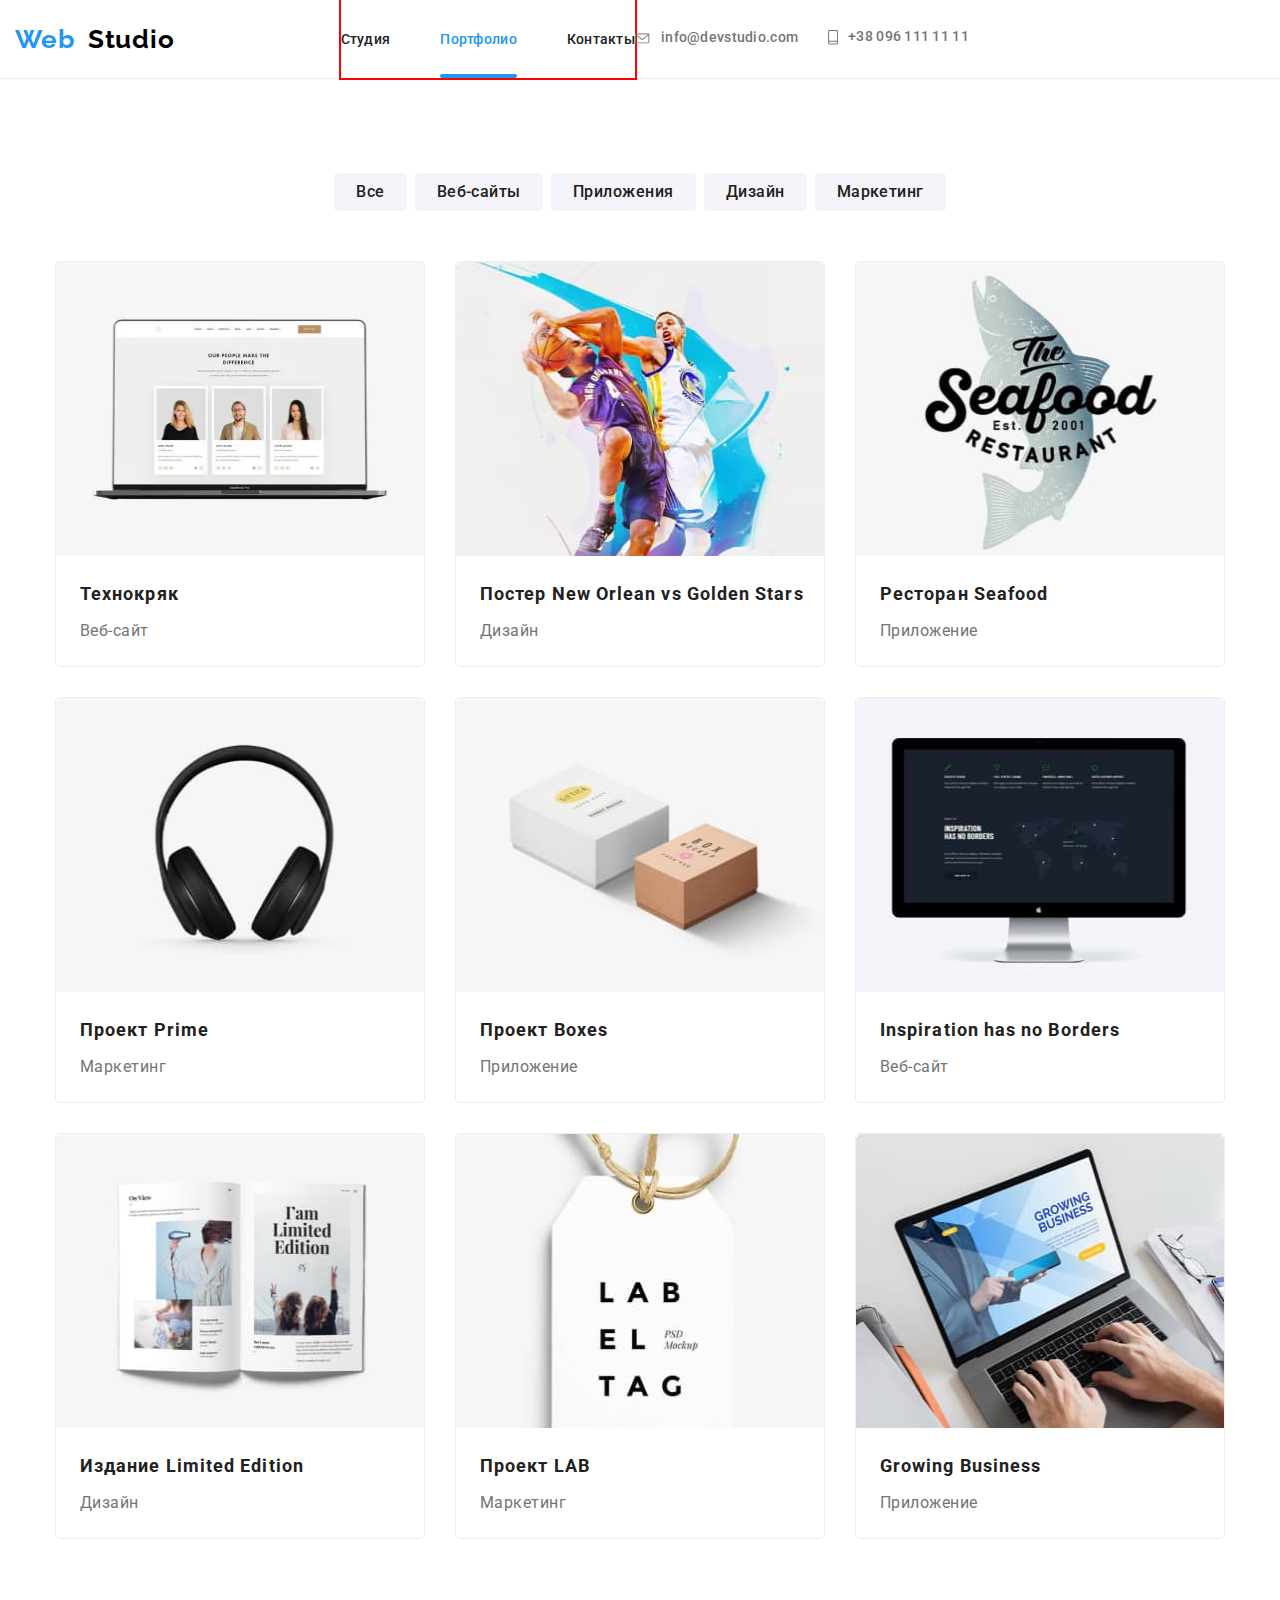
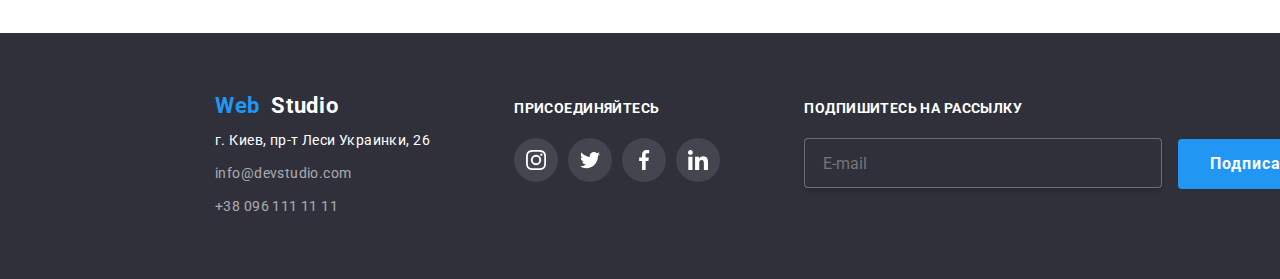
==== commit c5b6d59a: "Добавляет оформление" ====
--- a/portfolio.html
+++ b/portfolio.html
@@ -81,7 +81,11 @@
             <li class="projects-item">
               <a href="" class="link">
                 <div class="box">
-                <img
+                <img class="img-portfolio"
+                srcset="
+                ./img/portfolio/techno-1.webp 1x,
+                ./img/portfolio/techno-1@2x.webp 2x
+                "
                   src="./img/portfolio/techno-1.jpg"
                   alt="Фото сайта"
                   width="370"
@@ -100,7 +104,7 @@
             <li class="projects-item">
               <a href="" class="link">
                 <div class="box">
-                <img
+                <img class="img-portfolio"
                   src="./img/portfolio/poster-2.jpg"
                   alt="два спортсмена играют в баскетбол"
                   width="370"
@@ -119,7 +123,7 @@
             <li class="projects-item">
               <a href="" class="link">
                 <div class="box">
-                <img
+                <img class="img-portfolio"
                   src="./img/portfolio/seafood-3.jpg"
                   alt="Рыба на белом фоне"
                   width="370"
@@ -138,7 +142,7 @@
             <li class="projects-item">
               <a href="" class="link">
                 <div class="box">
-                <img
+                <img class="img-portfolio"
                   src="./img/portfolio/prime-4.jpg"
                   alt="Музыкальные наушники"
                   width="370"
@@ -157,7 +161,7 @@
             <li class="projects-item">
               <a href="" class="link">
                 <div class="box">
-                <img
+                <img class="img-portfolio"
                   src="./img/portfolio/box-5.jpg"
                   alt="Два картонных коробка"
                   width="370"
@@ -176,7 +180,7 @@
             <li class="projects-item">
               <a href="" class="link">
                 <div class="box">
-                <img
+                <img class="img-portfolio"
                   src="./img/portfolio/inspiration-6.jpg"
                   alt="Монитор компьютера"
                   width="370"
@@ -195,7 +199,7 @@
             <li class="projects-item">
               <a href="" class="link">
                 <div class="box">
-                <img
+                <img class="img-portfolio"
                   src="./img/portfolio/edition-7.jpg"
                   alt="Журнал со статьями и фото"
                   width="370"
@@ -214,7 +218,8 @@
             <li class="projects-item">
               <a href="" class="link">
                 <div class="box">
-                <img
+                <img class="img-portfolio"
+
                   src="./img/portfolio/lab-8.jpg"
                   alt="Карточка тега"
                   width="370"
@@ -233,7 +238,7 @@
             <li class="projects-item">
               <a href="" class="link">
                 <div class="box">
-                <img
+                <img class="img-portfolio"
                   src="./img/portfolio/business-9.jpg"
                   alt="Человек печатает на ноутбуке"
                   width="370"
--- a/css/main.min.css
+++ b/css/main.min.css
@@ -1,3 +1,3 @@
-/*! modern-normalize v0.6.0 | MIT License | https://github.com/sindresorhus/modern-normalize */*,*::before,*::after{-webkit-box-sizing:border-box;box-sizing:border-box}:root{-moz-tab-size:4;-o-tab-size:4;tab-size:4}html{line-height:1.15;-webkit-text-size-adjust:100%}body{margin:0}body{font-family:system-ui,-apple-system,"Segoe UI",Roboto,Helvetica,Arial,sans-serif,"Apple Color Emoji","Segoe UI Emoji"}hr{height:0}abbr[title]{-webkit-text-decoration:underline dotted;text-decoration:underline dotted}b,strong{font-weight:bolder}code,kbd,samp,pre{font-family:SFMono-Regular, Consolas, "Liberation Mono", Menlo, monospace;font-size:1em}small{font-size:80%}sub,sup{font-size:75%;line-height:0;position:relative;vertical-align:baseline}sub{bottom:-0.25em}sup{top:-0.5em}button,input,optgroup,select,textarea{font-family:inherit;font-size:100%;line-height:1.15;margin:0}button,select{text-transform:none}button,[type="button"],[type="reset"],[type="submit"]{-webkit-appearance:button}button::-moz-focus-inner,[type="button"]::-moz-focus-inner,[type="reset"]::-moz-focus-inner,[type="submit"]::-moz-focus-inner{border-style:none;padding:0}button:-moz-focusring,[type="button"]:-moz-focusring,[type="reset"]:-moz-focusring,[type="submit"]:-moz-focusring{outline:1px dotted ButtonText}fieldset{padding:0.35em 0.75em 0.625em}legend{padding:0}progress{vertical-align:baseline}[type="number"]::-webkit-inner-spin-button,[type="number"]::-webkit-outer-spin-button{height:auto}[type="search"]{-webkit-appearance:textfield;outline-offset:-2px}[type="search"]::-webkit-search-decoration{-webkit-appearance:none}::-webkit-file-upload-button{-webkit-appearance:button;font:inherit}summary{display:list-item}.page-header .list,.page-footer .list,.advantage .list,.doing .list,.team .list,.customer .list,.projects .list{list-style:none;margin:0;padding:0}.page-header .link,.main-header .logo-head,.page-footer .link,.doing .link,.team .link,.projects-item .link{text-decoration:none;cursor:pointer}.page-header.container,.page-footer .container,.advantage .container,.doing .container,.team .container,.customer .container,.projects .container{margin-left:auto;margin-right:auto;padding-left:15px;padding-right:15px}.main-header{display:-webkit-box;display:-ms-flexbox;display:flex;-webkit-box-align:center;-ms-flex-align:center;align-items:center}body{margin:0;font-family:"Roboto",sans-serif;color:#757575}.page-header{position:relative;background-color:#fff}@media screen and (max-width: 479px){.page-header{width:479px}}@media screen and (min-width: 480px){.page-header{width:768px}}@media screen and (min-width: 1200px){.page-header{max-width:1200px}}.main-header{width:100%;-webkit-box-pack:justify;-ms-flex-pack:justify;justify-content:space-between}@media screen and (max-width: 480px){.main-header{padding-top:16px;padding-bottom:16px}}.main-header .logo-head{font-family:"Raleway",sans-serif;text-decoration:none}@media screen and (max-width: 767px){.main-header .logo-head{font-weight:700;font-size:24px;line-height:1.16;letter-spacing:.03em}}@media screen and (min-width: 768px){.main-header .logo-head{font-weight:700;font-size:26px;line-height:1.19;letter-spacing:.03em}}.logo-web{color:#2196f3}.logo-nav{color:#000000}.menu-button{display:-webkit-inline-box;display:-ms-inline-flexbox;display:inline-flex;margin:0;padding:0;border:none;background-color:transparent}.menu-button:hover,.menu-button:focus .icon-menu{fill:#2196f3;cursor:pointer}.menu-button:hover,.menu-button:focus .icon-cross{fill:#2196f3;cursor:pointer}.menu-button .icon-cross{display:none}.menu-button.is-open .icon-cross{display:block}.menu-button.is-open .icon-menu{display:none}.menu-container{display:none;position:absolute;top:100%;left:0;max-width:479px;width:100%;height:393px;padding-top:20px;background-color:#fff;-webkit-box-shadow:0px 1px 3px rgba(0,0,0,0.16),0px 2px 4px rgba(0,0,0,0.08),0px 4px 8px rgba(0,0,0,0.04);box-shadow:0px 1px 3px rgba(0,0,0,0.16),0px 2px 4px rgba(0,0,0,0.08),0px 4px 8px rgba(0,0,0,0.04);text-align:center}.menu-container.is-open{display:block}@media screen and (max-width: 479px){.main-nav{margin-bottom:60px}}.site-nav .link.current{color:#2196f3}.site-nav .link.current::after{opacity:1}.site-nav .link{position:relative;color:#212121;-webkit-transition:color 250ms cubic-bezier(0.4, 0, 0.2, 1);transition:color 250ms cubic-bezier(0.4, 0, 0.2, 1)}@media screen and (max-width: 479px){.site-nav .link{display:inline-block;padding-top:40px;padding-bottom:12px;font-weight:500;font-size:18px;line-height:1.16;letter-spacing:.02em}}.site-nav .link::after{position:absolute;content:'';left:0;bottom:0;display:block;width:100%;height:4px;background-color:#2196f3;border-radius:4px;opacity:0;-webkit-transition:opacity 250ms cubic-bezier(0.4, 0, 0.2, 1);transition:opacity 250ms cubic-bezier(0.4, 0, 0.2, 1)}.site-nav .link:hover{color:#2196f3;-webkit-transition:color 250ms cubic-bezier(0.4, 0, 0.2, 1);transition:color 250ms cubic-bezier(0.4, 0, 0.2, 1)}.site-nav .link:focus{color:#2196f3;-webkit-transition:color 250ms cubic-bezier(0.4, 0, 0.2, 1);transition:color 250ms cubic-bezier(0.4, 0, 0.2, 1)}.cont-nav .link{color:#757575;-webkit-transition:color 250ms cubic-bezier(0.4, 0, 0.2, 1);transition:color 250ms cubic-bezier(0.4, 0, 0.2, 1)}@media screen and (max-width: 479px){.cont-nav .link{display:inline-block}}@media screen and (max-width: 479px){.cont-nav .link{font-weight:500;font-size:18px;line-height:1.16;letter-spacing:.02em}}@media screen and (min-width: 480px){.cont-nav .link{font-weight:500;font-size:12px;line-height:1.16;letter-spacing:.02em}}.cont-nav .link:hover,.cont-nav .link:focus{color:#2196f3;-webkit-transition:color 250ms cubic-bezier(0.4, 0, 0.2, 1);transition:color 250ms cubic-bezier(0.4, 0, 0.2, 1)}@media screen and (max-width: 479px){.cont-nav .mail.link{margin-bottom:12px}}.cont-nav .mail-icon{width:16px;height:11px;margin-right:10px;fill:currentColor;cursor:pointer}.cont-nav .phone-icon{width:10px;height:15px;margin-right:10px;fill:currentColor;cursor:pointer}.page-footer{padding-top:60px;padding-bottom:60px;background-color:#2f303a;color:#fff;text-align:center}@media screen and (max-width: 479px){.page-footer{width:479px}}@media screen and (min-width: 480px){.page-footer{width:768px}}@media screen and (min-width: 1200px){.page-footer{max-width:1200px}}.page-footer.team{background-color:#f5f4fa}@media screen and (max-width: 479px){.page-footer .foot-child,.page-footer .foot-link{margin-bottom:60px}}.page-footer .link{color:rgba(255,255,255,0.6)}.page-footer b{display:inline-block;margin-bottom:21px;text-transform:uppercase;font-weight:700;font-size:14px;line-height:1.14;letter-spacing:.03em}@media screen and (min-width: 1200px){.page-footer .container.info{display:-webkit-box;display:-ms-flexbox;display:flex;-webkit-box-align:baseline;-ms-flex-align:baseline;align-items:baseline;-webkit-box-pack:justify;-ms-flex-pack:justify;justify-content:space-between}}.page-footer .address{font-weight:400;font-size:14px;line-height:1.71;letter-spacing:.03em}.page-footer .logo-foot{color:#fff}.page-footer .logo-foot.link{display:inline-block;margin-bottom:10px}@media screen and (max-width: 1199px){.page-footer .logo-foot{font-weight:700;font-size:24px;line-height:1.16;letter-spacing:.03em}}@media screen and (min-width: 1200px){.page-footer .logo-foot{font-weight:700;font-size:22px;line-height:1.18;letter-spacing:.03em}}.address.company{margin-bottom:9px;font-family:inherit;font-style:normal}.address .link{font-family:inherit;font-style:normal}@media screen and (min-width: 1200px){.address .link{font-weight:400;font-size:14px;line-height:1.71;letter-spacing:.03em}}.address .link.mail{display:inline-block;margin-bottom:9px}.address .link:hover,.address .link:focus{color:#2196f3;-webkit-transition:color 250ms cubic-bezier(0.4, 0, 0.2, 1);transition:color 250ms cubic-bezier(0.4, 0, 0.2, 1)}.page-footer .input{padding:12px 18px;height:50px;border:1px solid rgba(255,255,255,0.3);-webkit-box-sizing:border-box;box-sizing:border-box;-webkit-box-shadow:0px 4px 4px rgba(0,0,0,0.15);box-shadow:0px 4px 4px rgba(0,0,0,0.15);border-radius:4px;color:#fff;background-color:#2f303a;outline:none}@media screen and (max-width: 479px){.page-footer .input{width:450px;margin-bottom:20px}}@media screen and (min-width: 480px){.page-footer .input{display:-webkit-inline-box;display:-ms-inline-flexbox;display:inline-flex;-webkit-box-align:center;-ms-flex-align:center;align-items:center;max-width:463px;margin-bottom:20px}}@media screen and (min-width: 1200px){.page-footer .input{width:358px}}.social .list{display:-webkit-box;display:-ms-flexbox;display:flex;-webkit-box-pack:center;-ms-flex-pack:center;justify-content:center}.social .link{display:-webkit-box;display:-ms-flexbox;display:flex;-webkit-box-align:center;-ms-flex-align:center;align-items:center;-webkit-box-pack:center;-ms-flex-pack:center;justify-content:center;width:44px;height:44px;color:#afb1b8;background-color:rgba(255,255,255,0.1);border-radius:50%;-webkit-transition:background-color 250ms cubic-bezier(0.4, 0, 0.2, 1);transition:background-color 250ms cubic-bezier(0.4, 0, 0.2, 1);-webkit-transition:color 250ms cubic-bezier(0.4, 0, 0.2, 1);transition:color 250ms cubic-bezier(0.4, 0, 0.2, 1)}.social .link:hover,.social .link:focus{color:#fff;background-color:#2196f3;-webkit-transition:background-color 250ms cubic-bezier(0.4, 0, 0.2, 1);transition:background-color 250ms cubic-bezier(0.4, 0, 0.2, 1);-webkit-transition:color 250ms cubic-bezier(0.4, 0, 0.2, 1);transition:color 250ms cubic-bezier(0.4, 0, 0.2, 1);-webkit-transform:scale3d(1.1, 1.1, 1.1);transform:scale3d(1.1, 1.1, 1.1)}.social-icon{fill:currentColor}.foot-link .social .item{margin-right:10px}.foot-link .social .item:nth-child(4n){margin-right:0}.foot-link .link{color:#fff}.foot-link .link:hover,.foot-link .link:focus{color:#fff;-webkit-transition:color 250ms cubic-bezier(0.4, 0, 0.2, 1);transition:color 250ms cubic-bezier(0.4, 0, 0.2, 1)}.button.primary{display:-webkit-inline-box;display:-ms-inline-flexbox;display:inline-flex;-webkit-box-align:center;-ms-flex-align:center;align-items:center;text-align:center;min-width:200px;min-height:50px;border-radius:4px;padding:10px 32px;cursor:pointer;color:#fff;background-color:#2196f3;text-decoration:none;font-weight:700;font-size:16px;line-height:1.87;letter-spacing:.06em;border-color:transparent}.button.primary::after{content:'';width:24px;height:24px;margin-left:10px;background-image:url("../img/icon/icon-send.svg");background-size:contain}.backdrop{background-color:rgba(0,0,0,0.2);-webkit-transition:250ms cubic-bezier(0.4, 0, 0.2, 1);transition:250ms cubic-bezier(0.4, 0, 0.2, 1)}@media screen and (max-width: 479px){.backdrop{padding:95px 16px;overflow-y:scroll}}@media screen and (min-width: 1200px){.backdrop{position:fixed;top:0;left:0;width:100%;height:100%}}.backdrop.is-hidden{opacity:0;pointer-events:none;-webkit-transition:250ms cubic-bezier(0.4, 0, 0.2, 1);transition:250ms cubic-bezier(0.4, 0, 0.2, 1)}.modal{position:absolute;top:50%;left:50%;-webkit-transform:translate(-50%, -50%);transform:translate(-50%, -50%);-webkit-box-shadow:0px 2px 1px rgba(0,0,0,0.2),0px 1px 1px rgba(0,0,0,0.14),0px 1px 3px rgba(0,0,0,0.12);box-shadow:0px 2px 1px rgba(0,0,0,0.2),0px 1px 1px rgba(0,0,0,0.14),0px 1px 3px rgba(0,0,0,0.12);border-radius:4px;background-color:#fff}@media screen and (min-width: 680px){.modal{min-width:450px;min-height:609px}}@media screen and (min-width: 1200px){.modal{min-width:528px;min-height:581px}}.modal .icon-button{position:absolute;right:8px;top:8px;width:30px;height:30px;border-radius:50%;border:1px solid rgba(0,0,0,0.1);background-color:#fff;cursor:pointer}.icon-button:hover .icon-button-close{fill:#2196f3}.icon-button-close{fill:black}.form{padding:40px}@media screen and (min-width: 680px){.form{width:450px;height:609px}}@media screen and (min-width: 1200px){.form{width:528px;height:581px}}.form-about{margin:0;padding:0;margin-bottom:30px;font-weight:700;font-size:20px;line-height:1.15;text-align:center;letter-spacing:0.03em;color:#212121}.form-field{position:relative;display:-webkit-box;display:-ms-flexbox;display:flex;-webkit-box-pack:center;-ms-flex-pack:center;justify-content:center;-webkit-box-align:center;-ms-flex-align:center;align-items:center;margin-bottom:28px}.form-input{width:100%;height:40px;padding:12px 8px 12px 42px;border:1px solid rgba(33,33,33,0.2);border-radius:4px;cursor:pointer}.form-text{position:absolute;top:25%;left:42px;font-weight:400;font-size:14px;line-height:1.71}.icon-form{position:absolute;top:85%;left:16px;-webkit-transform:translateY(-125%);transform:translateY(-125%);display:inline-block;color:black}.form-input:focus+.form-text{color:#2196f3;-webkit-transform:translate(-90%, -150%);transform:translate(-90%, -150%);-webkit-transition:250ms cubic-bezier(0.4, 0, 0.2, 1);transition:250ms cubic-bezier(0.4, 0, 0.2, 1)}.form-input:focus+.form-text.tel{-webkit-transform:translate(-50%, -150%);transform:translate(-50%, -150%)}.form-input:focus+.form-text.mail{-webkit-transform:translate(-60%, -150%);transform:translate(-60%, -150%)}.form-input:not(:placeholder-shown)+.form-text{-webkit-transform:translate(-90%, -150%);transform:translate(-90%, -150%)}.form-input:not(:placeholder-shown)+.form-text.tel{-webkit-transform:translate(-50%, -150%);transform:translate(-50%, -150%)}.form-input:not(:placeholder-shown)+.form-text.mail{-webkit-transform:translate(-60%, -150%);transform:translate(-60%, -150%)}.form-input:focus-within ~ .icon-form{fill:#2196f3}.form-input:focus{border-color:#2196f3;outline:none}.form-field.comments{margin-bottom:20px}.form-input.comments{height:120px;padding-left:16px;resize:none}.form-text.comments{top:12px;left:16px}.form-input:focus+.form-text.comments{-webkit-transform:translateY(-150%);transform:translateY(-150%)}.form-input:not(:placeholder-shown)+.form-text.comments{-webkit-transform:translateY(-150%);transform:translateY(-150%)}.consent{display:-webkit-box;display:-ms-flexbox;display:flex;-webkit-box-pack:center;-ms-flex-pack:center;justify-content:center;-webkit-box-align:center;-ms-flex-align:center;align-items:center;margin-bottom:30px;cursor:pointer}.check-input{position:absolute;width:1px;height:1px;margin:-1px;border:0;padding:0;clip:rect(0 0 0 0);overflow:hidden}.checkbox{width:15px;height:16px;margin:0;margin-right:5px;background-image:url("../img/icon/nocheck.svg");background-size:contain;background-repeat:no-repeat}.check-input:checked+.checkbox,.check-input:checked:focus+.checkbox{background-image:url("../img/icon/check.svg");background-size:contain;background-color:#2196f3;border-radius:4px}.text.consent{margin:0;padding:0;left:36px;font-weight:400;font-size:14px;line-height:1.71;letter-spacing:0.03em}.text-link{font-weight:400;font-size:14px;line-height:1.71;color:#2196f3}.button-submit{display:block;margin-right:auto;margin-left:auto;min-width:200px;min-height:50px;border-radius:4px;padding:10px 32px;text-decoration:none;border-color:transparent;font-weight:700;font-size:16px;line-height:1.87;letter-spacing:0.06em;-webkit-box-shadow:0px 4px 4px rgba(0,0,0,0.15);box-shadow:0px 4px 4px rgba(0,0,0,0.15);background-color:#2196f3;color:#fff;cursor:pointer}@media screen and (max-width: 1199px){.section{padding-top:60px;padding-bottom:60px}}@media screen and (min-width: 1200px){.section{padding-top:94px;padding-bottom:94px}}.section.hero{padding-top:0;padding-bottom:0}.hero{text-align:center}.hero>.overley{background-color:#757575;background-image:-webkit-gradient(linear, left top, right top, from(rgba(47,48,58,0.8)), to(rgba(47,48,58,0.8))),url("../img/hero/hero-img.jpg");background-image:linear-gradient(to right, rgba(47,48,58,0.8), rgba(47,48,58,0.8)),url("../img/hero/hero-img.jpg");background-repeat:no-repeat;background-position:center;background-size:cover}.hero .hero-title{margin-top:0;margin-bottom:46px;padding-top:200px;color:#fff;text-transform:uppercase;font-weight:900;font-size:44px;line-height:1.36;letter-spacing:.06em}@media screen and (max-width: 1199px){.hero .hero-title{font-weight:900;font-size:26px;line-height:1.61;letter-spacing:.06em;padding-top:118px}}.hero .button{min-width:200px;padding:10px 32px;text-align:center;margin-bottom:118px;text-decoration:none;font-weight:700;font-size:16px;line-height:1.88;letter-spacing:.06em;color:#fff;background-color:#2196f3;border-radius:4px;border-color:transparent;cursor:pointer}@media screen and (min-width: 1200px){.section.advantage{border:1px solid #ececec}}.visually-hidden{position:absolute !important;clip:rect(1px 1px 1px 1px);clip:rect(1px, 1px, 1px, 1px);padding:0 !important;border:0 !important;height:1px !important;width:1px !important;overflow:hidden}@media screen and (max-width: 479px){.advantage .container{width:479px}}@media screen and (min-width: 480px){.advantage .container{width:768px}}@media screen and (min-width: 1200px){.advantage .container{max-width:1200px}}@media screen and (min-width: 1200px){.advantage .list{display:-webkit-box;display:-ms-flexbox;display:flex}}@media screen and (max-width: 479px){.advantage .item{width:100%}}@media screen and (min-width: 1200px){.advantage .item{margin-right:30px;width:calc((100% - 90px) / 4)}.advantage .item:nth-child(4n){margin-right:0;margin-bottom:0}}.advantage .background-icon{display:-webkit-box;display:-ms-flexbox;display:flex;-webkit-box-align:center;-ms-flex-align:center;align-items:center;-webkit-box-pack:center;-ms-flex-pack:center;justify-content:center;margin-bottom:30px;background-color:#f5f4fa}@media screen and (max-width: 479px){.advantage .background-icon{width:450px;height:120px}}@media screen and (min-width: 480px){.advantage .background-icon{width:270px;height:120px}}.antenna-icon{width:65px;height:70px;-webkit-box-align:center;-ms-flex-align:center;align-items:center}.section h2{margin-top:0;margin-bottom:50px;text-align:center;font-weight:700;font-size:36px;line-height:1.16;letter-spacing:.03em;color:#212121}.advantage-title{margin-top:0;margin-bottom:10px;font-weight:700;font-size:14px;line-height:1.14;letter-spacing:.03em;text-transform:uppercase;color:var(--title-text-color)}@media screen and (max-width: 479px){.advantage-title{text-align:center}}.advantage .text{margin-top:0;padding:0;font-weight:400;font-size:14px;line-height:1.71;letter-spacing:.03em}@media screen and (max-width: 479px){.advantage .text:not(:last-child){margin-bottom:30px}}@media screen and (min-width: 1200px){.advantage .text{margin-bottom:0}}@media screen and (max-width: 1199px){.section.doing{display:none}}@media screen and (min-width: 1200px){.doing .container{max-width:1200px}}.doing .list{display:-webkit-box;display:-ms-flexbox;display:flex}.doing .item{position:relative;margin-right:30px;width:calc((100% - 60px) / 3);text-align:center}.doing .itemitem:nth-child(3n){margin-right:0;margin-bottom:0}.doing img{display:block}.doing .doing-text{position:absolute;width:100%;height:70px;bottom:0;margin:0;padding:27px;background:rgba(47,48,58,0.8);border-radius:0px 0px 4px 4px;font-weight:700;font-size:14px;line-height:1.14;letter-spacing:.03em;text-align:center;text-transform:uppercase;color:#fff}@media screen and (max-width: 479px){.section{width:479px}}@media screen and (min-width: 480px){.section{width:768px}}@media screen and (min-width: 1200px){.section{max-width:1200px}}.section.team{background-color:#f5f4fa}.team .link{color:#afb1b8}.team .section.team{background-color:#f5f4fa}@media screen and (min-width: 1200px){.team .list{display:-webkit-box;display:-ms-flexbox;display:flex;-webkit-box-pack:justify;-ms-flex-pack:justify;justify-content:space-between}}.team img{display:block;margin-bottom:30px}@media screen and (max-width: 479px){.team img{width:100%;height:320px}}.team .item.cards{background-color:#fff;border-radius:4px;-webkit-box-shadow:0px 2px 1px rgba(0,0,0,0.2),0px 1px 1px rgba(0,0,0,0.14),0px 1px 3px rgba(0,0,0,0.12);box-shadow:0px 2px 1px rgba(0,0,0,0.2),0px 1px 1px rgba(0,0,0,0.14),0px 1px 3px rgba(0,0,0,0.12)}@media screen and (max-width: 479px){.team .item.cards{padding-bottom:24px}.team .item.cards:not(:last-child){margin-bottom:30px}}.team .team-title{margin-top:0;margin-bottom:10px;font-weight:500;font-size:16px;line-height:1.19;letter-spacing:0.03em;color:#212121;text-align:center}.team .team-position{margin:0;margin-bottom:16px;font-weight:400;font-size:16px;line-height:1.19;letter-spacing:0.03em;text-align:center;color:#757575}.team .list.icon{display:-webkit-box;display:-ms-flexbox;display:flex;-webkit-box-pack:center;-ms-flex-pack:center;justify-content:center}@media screen and (min-width: 1200px){.team .list.icon{margin-bottom:24px}}.team .item.social{margin-right:10px}.team .item.social:nth-child(4n){margin-right:0}.team .link{display:-webkit-box;display:-ms-flexbox;display:flex;-webkit-box-pack:center;-ms-flex-pack:center;justify-content:center;-webkit-box-align:center;-ms-flex-align:center;align-items:center;width:44px;height:44px;border-radius:50%}.team .social-icon{fill:currentColor}@media screen and (max-width: 479px){.section{width:479px}}@media screen and (min-width: 480px){.section{width:768px}}@media screen and (min-width: 1200px){.section{max-width:1200px}}.section.team{background-color:#f5f4fa}.customer .list{display:-webkit-box;display:-ms-flexbox;display:flex}@media screen and (max-width: 479px){.customer .list{-ms-flex-wrap:wrap;flex-wrap:wrap;margin:-15px}}@media screen{.customer .list{-webkit-box-pack:space-evenly;-ms-flex-pack:space-evenly;justify-content:space-evenly}}.customer .link{display:-webkit-box;display:-ms-flexbox;display:flex;-webkit-box-align:center;-ms-flex-align:center;align-items:center;-webkit-box-pack:center;-ms-flex-pack:center;justify-content:center;width:170px;height:90px;color:#afb1b8;-webkit-transition:color 250ms cubic-bezier(0.4, 0, 0.2, 1);transition:color 250ms cubic-bezier(0.4, 0, 0.2, 1);text-decoration:none;cursor:pointer}@media screen and (max-width: 479px){.customer .link{margin:auto}}.customer .link:hover,.customer .link:focus{color:#2196f3;-webkit-transition:color 250ms cubic-bezier(0.4, 0, 0.2, 1);transition:color 250ms cubic-bezier(0.4, 0, 0.2, 1)}.customer .item{border:1px solid #afb1b8;-webkit-box-sizing:border-box;box-sizing:border-box;border-radius:4px;-webkit-transition:border 250ms cubic-bezier(0.4, 0, 0.2, 1);transition:border 250ms cubic-bezier(0.4, 0, 0.2, 1)}@media screen and (max-width: 479px){.customer .item{width:calc((100% - 4 * 15px) / 2);margin:15px}}@media screen and (min-width: 1200px){.customer .item{margin-right:30px;width:calc((100% - 60px) / 6)}.customer .item:nth-child(6n){margin-right:0}}.customer .item:hover,.customer .item:focus{border:1px solid #2196f3;-webkit-transition:border 250ms cubic-bezier(0.4, 0, 0.2, 1);transition:border 250ms cubic-bezier(0.4, 0, 0.2, 1)}.customer .customer-icon{fill:currentColor;cursor:pointer}.projects{border-top:1px solid #ececec}@media screen and (max-width: 479px){.projects{position:relative;width:479px}}@media screen and (min-width: 480px){.projects{width:768px}}@media screen and (min-width: 1200px){.projects{max-width:1200px}}@media screen and (max-width: 479px){.projects .list.container-btn{display:-webkit-box;display:-ms-flexbox;display:flex;-ms-flex-wrap:wrap;flex-wrap:wrap;padding-top:60px;margin-bottom:40px;text-align:center}.projects .list.container-btn li{margin-right:8px}.projects .list.container-btn li:nth-child(-n+3){margin-bottom:15px}.projects .list.container-btn li:nth-last-child(3){margin-right:0}.projects .list.container-btn li:nth-child(5n){margin-right:0}}@media screen and (min-width: 1200px){.projects .list.container-btn{display:-webkit-box;display:-ms-flexbox;display:flex;-webkit-box-pack:center;-ms-flex-pack:center;justify-content:center;padding-top:94px;margin-bottom:50px;text-align:center}.projects .list.container-btn li{margin-right:8px}.projects .list.container-btn li:nth-child(5n){margin-right:0}.projects .list.cards{display:-webkit-box;display:-ms-flexbox;display:flex;-ms-flex-wrap:wrap;flex-wrap:wrap;padding-bottom:94px}}.button{padding:6px 22px;font-family:inherit;text-align:center;font-weight:500;font-size:16px;line-height:1.63;letter-spacing:.03em;border:transparent;border-radius:4px;color:#212121;background:#f5f4fa;-webkit-transition:background-color 250ms cubic-bezier(0.4, 0, 0.2, 1);transition:background-color 250ms cubic-bezier(0.4, 0, 0.2, 1);-webkit-transition:color 250ms cubic-bezier(0.4, 0, 0.2, 1);transition:color 250ms cubic-bezier(0.4, 0, 0.2, 1);-webkit-transition:-webkit-box-shadow 250ms cubic-bezier(0.4, 0, 0.2, 1);transition:-webkit-box-shadow 250ms cubic-bezier(0.4, 0, 0.2, 1);transition:box-shadow 250ms cubic-bezier(0.4, 0, 0.2, 1);transition:box-shadow 250ms cubic-bezier(0.4, 0, 0.2, 1), -webkit-box-shadow 250ms cubic-bezier(0.4, 0, 0.2, 1)}.button:hover,.button:focus{color:#fff;background-color:#2196f3;-webkit-box-shadow:0px 2px 2px rgba(0,0,0,0.12),0px 1px 2px rgba(0,0,0,0.08),0px 3px 1px rgba(0,0,0,0.1);box-shadow:0px 2px 2px rgba(0,0,0,0.12),0px 1px 2px rgba(0,0,0,0.08),0px 3px 1px rgba(0,0,0,0.1)}.projects-item{border:1px solid #eeeeee;border-radius:5px}@media screen and (max-width: 479px){.projects-item:nth-child(-n+8){margin-bottom:30px}}@media screen and (min-width: 1200px){.projects-item{margin-right:30px;margin-bottom:30px;width:calc(- (100% - 60px) / 3)}.projects-item:nth-child(3n){margin-right:0}.projects-item:nth-last-child(-n+3){margin-bottom:0}}.projects-item:hover .text-projects{opacity:1;-webkit-transform:translateY(0);transform:translateY(0)}.projects-item .box{position:relative}.projects-item .link{color:#757575;display:block}.projects-item .link:focus .text-projects{opacity:1;-webkit-transform:translateY(0);transform:translateY(0)}img{display:block;max-width:100%;height:auto;border-radius:5px 5px 0px 0px}@media screen and (max-width: 479px){img{width:100%;height:294px}}.title-primary{margin-top:0;margin-bottom:0;color:white}.title-projects{margin-top:0;margin-bottom:4px;padding-left:24px;padding-top:20px;font-weight:700;font-size:18px;line-height:2;letter-spacing:.06em;color:#212121}.text{margin-top:0;margin-bottom:0px;padding-bottom:20px;padding-left:24px;color:#757575;font-weight:400;font-size:16px;line-height:1.88;letter-spacing:.03em}.text-projects{position:absolute;top:0;right:0;margin-top:0;margin-bottom:0;font-weight:400;font-size:18px;line-height:1.87;letter-spacing:.03em;color:#fff;background-color:rgba(33,150,243,0.9);opacity:1;-webkit-transform:translateY(100%);transform:translateY(100%);-webkit-transition:-webkit-transform 250ms cubic-bezier(0.4, 0, 0.2, 1);transition:-webkit-transform 250ms cubic-bezier(0.4, 0, 0.2, 1);transition:transform 250ms cubic-bezier(0.4, 0, 0.2, 1);transition:transform 250ms cubic-bezier(0.4, 0, 0.2, 1), -webkit-transform 250ms cubic-bezier(0.4, 0, 0.2, 1)}@media screen and (max-width: 479px){.text-projects{width:450px;height:294px;padding:77px 24px}}@media screen and (min-width: 1200px){.text-projects{padding:63px 24px;width:370px;height:294px}}.cards .link:hover,.cards .link:focus{-webkit-transition:-webkit-box-shadow 250ms cubic-bezier(0.4, 0, 0.2, 1);transition:-webkit-box-shadow 250ms cubic-bezier(0.4, 0, 0.2, 1);transition:box-shadow 250ms cubic-bezier(0.4, 0, 0.2, 1);transition:box-shadow 250ms cubic-bezier(0.4, 0, 0.2, 1), -webkit-box-shadow 250ms cubic-bezier(0.4, 0, 0.2, 1);-webkit-box-shadow:1px 4px 6px rgba(0,0,0,0.16),0px 4px 4px rgba(0,0,0,0.06),0px 1px 1px rgba(0,0,0,0.12);box-shadow:1px 4px 6px rgba(0,0,0,0.16),0px 4px 4px rgba(0,0,0,0.06),0px 1px 1px rgba(0,0,0,0.12);cursor:pointer}.box{overflow:hidden}
+/*! modern-normalize v0.6.0 | MIT License | https://github.com/sindresorhus/modern-normalize */*,*::before,*::after{-webkit-box-sizing:border-box;box-sizing:border-box}:root{-moz-tab-size:4;-o-tab-size:4;tab-size:4}html{line-height:1.15;-webkit-text-size-adjust:100%}body{margin:0}body{font-family:system-ui,-apple-system,"Segoe UI",Roboto,Helvetica,Arial,sans-serif,"Apple Color Emoji","Segoe UI Emoji"}hr{height:0}abbr[title]{-webkit-text-decoration:underline dotted;text-decoration:underline dotted}b,strong{font-weight:bolder}code,kbd,samp,pre{font-family:SFMono-Regular, Consolas, "Liberation Mono", Menlo, monospace;font-size:1em}small{font-size:80%}sub,sup{font-size:75%;line-height:0;position:relative;vertical-align:baseline}sub{bottom:-0.25em}sup{top:-0.5em}button,input,optgroup,select,textarea{font-family:inherit;font-size:100%;line-height:1.15;margin:0}button,select{text-transform:none}button,[type="button"],[type="reset"],[type="submit"]{-webkit-appearance:button}button::-moz-focus-inner,[type="button"]::-moz-focus-inner,[type="reset"]::-moz-focus-inner,[type="submit"]::-moz-focus-inner{border-style:none;padding:0}button:-moz-focusring,[type="button"]:-moz-focusring,[type="reset"]:-moz-focusring,[type="submit"]:-moz-focusring{outline:1px dotted ButtonText}fieldset{padding:0.35em 0.75em 0.625em}legend{padding:0}progress{vertical-align:baseline}[type="number"]::-webkit-inner-spin-button,[type="number"]::-webkit-outer-spin-button{height:auto}[type="search"]{-webkit-appearance:textfield;outline-offset:-2px}[type="search"]::-webkit-search-decoration{-webkit-appearance:none}::-webkit-file-upload-button{-webkit-appearance:button;font:inherit}summary{display:list-item}.page-header .list,.page-footer .list,.advantage .list,.doing .list,.team .list,.customer .list,.projects .list{list-style:none;margin:0;padding:0}.page-header .link,.main-header .logo-head,.page-footer .link,.doing .link,.team .link,.projects-item .link{text-decoration:none;cursor:pointer}.page-footer .container,.advantage .container,.doing .container,.team .container,.customer .container,.projects .container{margin-left:auto;margin-right:auto;padding-left:15px;padding-right:15px}body{margin:0;font-family:"Roboto",sans-serif;color:#757575}img{display:block;max-width:100%;height:auto}.page-header{position:relative;background-color:#fff}@media screen and (max-width: 767px){.page-header.container{max-width:480px;margin-left:auto;margin-right:auto}}@media screen and (min-width: 768px){.page-header.container{display:-webkit-box;display:-ms-flexbox;display:flex;-webkit-box-align:center;-ms-flex-align:center;align-items:center;width:768px;margin-left:auto;margin-right:auto;padding-left:15px;padding-right:15px}}@media screen and (min-width: 1200px){.page-header.container{width:1600px;margin-left:auto;margin-right:auto}}.main-header{display:-webkit-box;display:-ms-flexbox;display:flex}@media screen and (max-width: 767px){.main-header{margin-left:auto;margin-right:auto;padding-left:15px;padding-right:15px;-webkit-box-align:center;-ms-flex-align:center;align-items:center;-webkit-box-pack:justify;-ms-flex-pack:justify;justify-content:space-between;max-width:480px;padding-top:16px;padding-bottom:16px}}@media screen and (min-width: 768px){.main-header{margin:0;padding:0}}.main-header .logo-head{font-family:"Raleway",sans-serif;text-decoration:none}@media screen and (max-width: 767px){.main-header .logo-head{font-weight:700;font-size:24px;line-height:1.16;letter-spacing:.03em}}@media screen and (min-width: 768px){.main-header .logo-head{font-weight:700;font-size:26px;line-height:1.19;letter-spacing:.03em}}.logo-web{color:#2196f3}.logo-nav{color:#000000}@media screen and (max-width: 767px){.menu-button{display:-webkit-inline-box;display:-ms-inline-flexbox;display:inline-flex;margin:0;padding:0;border:none;background-color:transparent}.menu-button:hover,.menu-button:focus .icon-menu{fill:#2196f3;cursor:pointer}.menu-button:hover,.menu-button:focus .icon-cross{fill:#2196f3;cursor:pointer}.menu-button .icon-cross{display:none}.menu-button.is-open .icon-cross{display:block}.menu-button.is-open .icon-menu{display:none}}@media screen and (min-width: 768px){.menu-button{display:none}}@media screen and (max-width: 767px){.menu-container{display:none;position:absolute;top:100%;left:0;max-width:480px;width:100%;height:393px;padding-top:20px;background-color:#fff;-webkit-box-shadow:0px 1px 3px rgba(0,0,0,0.16),0px 2px 4px rgba(0,0,0,0.08),0px 4px 8px rgba(0,0,0,0.04);box-shadow:0px 1px 3px rgba(0,0,0,0.16),0px 2px 4px rgba(0,0,0,0.08),0px 4px 8px rgba(0,0,0,0.04);text-align:center;z-index:1}.menu-container.is-open{display:block}}@media screen and (min-width: 768px){.menu-container{display:-webkit-box;display:-ms-flexbox;display:flex;-webkit-box-align:center;-ms-flex-align:center;align-items:center;margin-left:81px}}@media screen and (max-width: 767px){.main-nav{margin-bottom:60px}}@media screen and (min-width: 1200px){.main-nav{display:-webkit-box;display:-ms-flexbox;display:flex;margin-left:85px;outline:2px solid red}}@media screen and (min-width: 768px){.site-nav{display:-webkit-box;display:-ms-flexbox;display:flex}.site-nav .item:not(:last-child){margin-right:50px}}.site-nav .link.current{color:#2196f3}.site-nav .link.current::after{opacity:1}.site-nav .link{position:relative;color:#212121;-webkit-transition:color 250ms cubic-bezier(0.4, 0, 0.2, 1);transition:color 250ms cubic-bezier(0.4, 0, 0.2, 1)}@media screen and (max-width: 767px){.site-nav .link{display:inline-block;padding-top:40px;padding-bottom:12px;font-weight:500;font-size:18px;line-height:1.16;letter-spacing:.02em}}@media screen and (min-width: 768px){.site-nav .link{display:block;padding-top:32px;padding-bottom:32px;font-weight:500;font-size:14px;line-height:1;letter-spacing:.02em}}@media screen and (min-width: 1200px){.site-nav .link{display:block;padding-top:32px;padding-bottom:32px;font-weight:500;font-size:14px;line-height:1;letter-spacing:.02em}}.site-nav .link::after{position:absolute;content:'';left:0;bottom:0;display:block;width:100%;height:4px;background-color:#2196f3;border-radius:4px;opacity:0;-webkit-transition:opacity 250ms cubic-bezier(0.4, 0, 0.2, 1);transition:opacity 250ms cubic-bezier(0.4, 0, 0.2, 1)}.site-nav .link:hover{color:#2196f3;-webkit-transition:color 250ms cubic-bezier(0.4, 0, 0.2, 1);transition:color 250ms cubic-bezier(0.4, 0, 0.2, 1)}.site-nav .link:focus{color:#2196f3;-webkit-transition:color 250ms cubic-bezier(0.4, 0, 0.2, 1);transition:color 250ms cubic-bezier(0.4, 0, 0.2, 1)}@media screen and (min-width: 1200px){.cont-nav{margin-left:auto;display:-webkit-box;display:-ms-flexbox;display:flex;-webkit-box-align:center;-ms-flex-align:center;align-items:center}.cont-nav>.item.phone{margin-left:30px}}.cont-nav .link{color:#757575;-webkit-transition:color 250ms cubic-bezier(0.4, 0, 0.2, 1);transition:color 250ms cubic-bezier(0.4, 0, 0.2, 1)}@media screen and (max-width: 767px){.cont-nav .link{display:inline-block;font-weight:500;font-size:18px;line-height:1.16;letter-spacing:.02em}}@media screen and (min-width: 768px){.cont-nav .link{font-weight:500;font-size:12px;line-height:1.16;letter-spacing:.02em}}@media screen and (min-width: 1200px){.cont-nav .link{display:-webkit-inline-box;display:-ms-inline-flexbox;display:inline-flex;-webkit-box-align:center;-ms-flex-align:center;align-items:center;font-weight:500;font-size:14px;line-height:1.14;letter-spacing:.02em}}.cont-nav .link:hover,.cont-nav .link:focus{color:#2196f3;-webkit-transition:color 250ms cubic-bezier(0.4, 0, 0.2, 1);transition:color 250ms cubic-bezier(0.4, 0, 0.2, 1)}@media screen and (max-width: 767px){.cont-nav .mail.link{margin-bottom:12px}}.cont-nav .mail-icon{width:16px;height:11px;margin-right:10px;fill:currentColor;cursor:pointer}.cont-nav .phone-icon{width:10px;height:15px;margin-right:10px;fill:currentColor;cursor:pointer}.page-footer{padding-top:60px;padding-bottom:60px;background-color:#2f303a;color:#fff}@media screen and (max-width: 1199px){.page-footer{text-align:center}}@media screen and (min-width: 1200px){.page-footer{width:1600px}}@media screen and (max-width: 1199px){.page-footer .foot-child,.page-footer .foot-link{margin-bottom:60px}}@media screen and (max-width: 767px){.page-footer .container{width:450px}}@media screen and (min-width: 768px){.page-footer .container{width:768px;display:-webkit-box;display:-ms-flexbox;display:flex;-ms-flex-pack:distribute;justify-content:space-around}}@media screen and (min-width: 1200px){.page-footer .container{width:1200px}}.page-footer .link{color:rgba(255,255,255,0.6)}.page-footer b{display:inline-block;margin-bottom:21px;text-transform:uppercase;font-weight:700;font-size:14px;line-height:1.14;letter-spacing:.03em}@media screen and (min-width: 768px){.page-footer .container.info{display:-webkit-box;display:-ms-flexbox;display:flex;-ms-flex-wrap:wrap;flex-wrap:wrap}}@media screen and (min-width: 1200px){.page-footer .container.info{-webkit-box-align:baseline;-ms-flex-align:baseline;align-items:baseline;-webkit-box-pack:justify;-ms-flex-pack:justify;justify-content:space-between}}.page-footer .address{font-weight:400;font-size:14px;line-height:1.71;letter-spacing:.03em}.page-footer .logo-foot{color:#fff}.page-footer .logo-foot.link{display:inline-block;margin-bottom:10px}@media screen and (max-width: 1199px){.page-footer .logo-foot{font-weight:700;font-size:24px;line-height:1.16;letter-spacing:.03em}}@media screen and (min-width: 1200px){.page-footer .logo-foot{font-weight:700;font-size:22px;line-height:1.18;letter-spacing:.03em}}.address.company{margin-bottom:9px;font-family:inherit;font-style:normal}.address .link{font-family:inherit;font-style:normal}@media screen and (min-width: 1200px){.address .link{font-weight:400;font-size:14px;line-height:1.71;letter-spacing:.03em}}.address .link.mail{display:inline-block;margin-bottom:9px}.address .link:hover,.address .link:focus{color:#2196f3;-webkit-transition:color 250ms cubic-bezier(0.4, 0, 0.2, 1);transition:color 250ms cubic-bezier(0.4, 0, 0.2, 1)}.page-footer .input{padding:12px 18px;height:50px;border:1px solid rgba(255,255,255,0.3);-webkit-box-sizing:border-box;box-sizing:border-box;-webkit-box-shadow:0px 4px 4px rgba(0,0,0,0.15);box-shadow:0px 4px 4px rgba(0,0,0,0.15);border-radius:4px;color:#fff;background-color:#2f303a;outline:none}@media screen and (max-width: 767px){.page-footer .input{width:450px;margin-bottom:20px}}@media screen and (min-width: 768px) and (max-width: 1199px){.page-footer .input{display:-webkit-box;display:-ms-flexbox;display:flex;-webkit-box-align:center;-ms-flex-align:center;align-items:center;width:450px;margin-bottom:20px}}@media screen and (min-width: 1200px){.page-footer .input{width:358px;margin-bottom:0;margin-right:12px}}.social .list{display:-webkit-box;display:-ms-flexbox;display:flex;-webkit-box-pack:center;-ms-flex-pack:center;justify-content:center}.social .link{display:-webkit-box;display:-ms-flexbox;display:flex;-webkit-box-align:center;-ms-flex-align:center;align-items:center;-webkit-box-pack:center;-ms-flex-pack:center;justify-content:center;width:44px;height:44px;color:#afb1b8;background-color:rgba(255,255,255,0.1);border-radius:50%;-webkit-transition:background-color 250ms cubic-bezier(0.4, 0, 0.2, 1);transition:background-color 250ms cubic-bezier(0.4, 0, 0.2, 1);-webkit-transition:color 250ms cubic-bezier(0.4, 0, 0.2, 1);transition:color 250ms cubic-bezier(0.4, 0, 0.2, 1)}.social .link:hover,.social .link:focus{color:#fff;background-color:#2196f3;-webkit-transition:background-color 250ms cubic-bezier(0.4, 0, 0.2, 1);transition:background-color 250ms cubic-bezier(0.4, 0, 0.2, 1);-webkit-transition:color 250ms cubic-bezier(0.4, 0, 0.2, 1);transition:color 250ms cubic-bezier(0.4, 0, 0.2, 1);-webkit-transform:scale3d(1.1, 1.1, 1.1);transform:scale3d(1.1, 1.1, 1.1)}.social-icon{fill:currentColor}.foot-link .social .item{margin-right:10px}.foot-link .social .item:nth-child(4n){margin-right:0}.foot-link .link{color:#fff}.foot-link .link:hover,.foot-link .link:focus{color:#fff;-webkit-transition:color 250ms cubic-bezier(0.4, 0, 0.2, 1);transition:color 250ms cubic-bezier(0.4, 0, 0.2, 1)}.button.primary{display:-webkit-inline-box;display:-ms-inline-flexbox;display:inline-flex;-webkit-box-align:center;-ms-flex-align:center;align-items:center;text-align:center;min-width:200px;min-height:50px;border-radius:4px;padding:10px 32px;cursor:pointer;color:#fff;background-color:#2196f3;text-decoration:none;font-weight:700;font-size:16px;line-height:1.87;letter-spacing:.06em;border-color:transparent}.button.primary::after{content:'';width:24px;height:24px;margin-left:10px;background-image:url("../img/icon/icon-send.svg");background-size:contain}.backdrop{background-color:rgba(0,0,0,0.2);-webkit-transition:250ms cubic-bezier(0.4, 0, 0.2, 1);transition:250ms cubic-bezier(0.4, 0, 0.2, 1)}@media screen and (max-width: 1199px){.backdrop{padding:95px 16px;overflow-y:scroll;position:fixed;top:0;left:0;width:100%;height:100%}}@media screen and (min-width: 1200px){.backdrop{position:fixed;top:0;left:0;width:100%;height:100%}}.backdrop.is-hidden{opacity:0;pointer-events:none;-webkit-transition:250ms cubic-bezier(0.4, 0, 0.2, 1);transition:250ms cubic-bezier(0.4, 0, 0.2, 1)}.modal{position:absolute;top:50%;left:50%;-webkit-transform:translate(-50%, -50%);transform:translate(-50%, -50%);-webkit-box-shadow:0px 2px 1px rgba(0,0,0,0.2),0px 1px 1px rgba(0,0,0,0.14),0px 1px 3px rgba(0,0,0,0.12);box-shadow:0px 2px 1px rgba(0,0,0,0.2),0px 1px 1px rgba(0,0,0,0.14),0px 1px 3px rgba(0,0,0,0.12);border-radius:4px;background-color:#fff}@media screen and (max-width: 1199px){.modal{min-width:450px;min-height:609px}}@media screen and (min-width: 1200px){.modal{min-width:528px;min-height:581px}}.modal .icon-button{position:absolute;right:8px;top:8px;width:30px;height:30px;border-radius:50%;border:1px solid rgba(0,0,0,0.1);background-color:#fff;cursor:pointer}.icon-button:hover .icon-button-close{fill:#2196f3}.icon-button-close{fill:black}.form{padding:40px}@media screen and (max-width: 1199px){.form{width:450px;height:609px}}@media screen and (min-width: 1200px){.form{width:528px;height:581px}}.form-about{margin:0;padding:0;margin-bottom:30px;font-weight:700;font-size:20px;line-height:1.15;text-align:center;letter-spacing:0.03em;color:#212121}.form-field{position:relative;display:-webkit-box;display:-ms-flexbox;display:flex;-webkit-box-pack:center;-ms-flex-pack:center;justify-content:center;-webkit-box-align:center;-ms-flex-align:center;align-items:center;margin-bottom:28px}.form-input{width:100%;height:40px;padding:12px 8px 12px 42px;border:1px solid rgba(33,33,33,0.2);border-radius:4px;cursor:pointer}.form-text{position:absolute;top:25%;left:42px;font-weight:400;font-size:14px;line-height:1.71}.icon-form{position:absolute;top:85%;left:16px;-webkit-transform:translateY(-125%);transform:translateY(-125%);display:inline-block;color:black}.form-input:focus+.form-text{color:#2196f3;-webkit-transform:translate(-90%, -150%);transform:translate(-90%, -150%);-webkit-transition:250ms cubic-bezier(0.4, 0, 0.2, 1);transition:250ms cubic-bezier(0.4, 0, 0.2, 1)}.form-input:focus+.form-text.tel{-webkit-transform:translate(-50%, -150%);transform:translate(-50%, -150%)}.form-input:focus+.form-text.mail{-webkit-transform:translate(-60%, -150%);transform:translate(-60%, -150%)}.form-input:not(:placeholder-shown)+.form-text{-webkit-transform:translate(-90%, -150%);transform:translate(-90%, -150%)}.form-input:not(:placeholder-shown)+.form-text.tel{-webkit-transform:translate(-50%, -150%);transform:translate(-50%, -150%)}.form-input:not(:placeholder-shown)+.form-text.mail{-webkit-transform:translate(-60%, -150%);transform:translate(-60%, -150%)}.form-input:focus-within ~ .icon-form{fill:#2196f3}.form-input:focus{border-color:#2196f3;outline:none}.form-field.comments{margin-bottom:20px}.form-input.comments{height:120px;padding-left:16px;resize:none}.form-text.comments{top:12px;left:16px}.form-input:focus+.form-text.comments{-webkit-transform:translateY(-150%);transform:translateY(-150%)}.form-input:not(:placeholder-shown)+.form-text.comments{-webkit-transform:translateY(-150%);transform:translateY(-150%)}.consent{display:-webkit-box;display:-ms-flexbox;display:flex;-webkit-box-pack:center;-ms-flex-pack:center;justify-content:center;-webkit-box-align:center;-ms-flex-align:center;align-items:center;margin-bottom:30px;cursor:pointer}.check-input{position:absolute;width:1px;height:1px;margin:-1px;border:0;padding:0;clip:rect(0 0 0 0);overflow:hidden}.checkbox{width:15px;height:16px;margin:0;margin-right:5px;background-image:url("../img/icon/nocheck.svg");background-size:contain;background-repeat:no-repeat}.check-input:checked+.checkbox,.check-input:checked:focus+.checkbox{background-image:url("../img/icon/check.svg");background-size:contain;background-color:#2196f3;border-radius:4px}.text.consent{margin:0;padding:0;left:36px;font-weight:400;font-size:14px;line-height:1.71;letter-spacing:0.03em}@media screen and (max-width: 1199px){.text.consent{font-size:12px}}.text-link{font-weight:400;font-size:14px;line-height:1.71;color:#2196f3}@media screen and (max-width: 1199px){.text-link{font-size:12px}}.button-submit{display:block;margin-right:auto;margin-left:auto;min-width:200px;min-height:50px;border-radius:4px;padding:10px 32px;text-decoration:none;border-color:transparent;font-weight:700;font-size:16px;line-height:1.87;letter-spacing:0.06em;-webkit-box-shadow:0px 4px 4px rgba(0,0,0,0.15);box-shadow:0px 4px 4px rgba(0,0,0,0.15);background-color:#2196f3;color:#fff;cursor:pointer}@media screen and (max-width: 767px){.section.hero{max-width:480px;margin-left:auto;margin-right:auto}}@media screen and (min-width: 768px){.section.hero{width:768px;margin-left:auto;margin-right:auto}}@media screen and (min-width: 1200px){.section.hero{width:1600px;padding-top:0;padding-bottom:0;margin-left:auto;margin-right:auto}}.hero{text-align:center}.hero>.overley{width:100%;height:auto;background-color:#757575;background-repeat:no-repeat;background-position:center;background-size:cover}@media screen and (max-width: 767px){.hero>.overley{background-image:-webkit-gradient(linear, left top, right top, from(rgba(47,48,58,0.8)), to(rgba(47,48,58,0.8))),url("/img/hero/Header1.jpg");background-image:linear-gradient(to right, rgba(47,48,58,0.8), rgba(47,48,58,0.8)),url("/img/hero/Header1.jpg")}}@media screen and (min-width: 768px), screen and (-webkit-min-device-pixel-ratio: 2), screen and (min-resolution: 192dpi), screen and (min-resolution: 2dppx){.hero>.overley{background-image:-webkit-gradient(linear, left top, right top, from(rgba(47,48,58,0.8)), to(rgba(47,48,58,0.8))),url("/img/hero/Header2.jpg");background-image:linear-gradient(to right, rgba(47,48,58,0.8), rgba(47,48,58,0.8)),url("/img/hero/Header2.jpg")}}@media screen and (min-width: 1200px), screen and (-webkit-min-device-pixel-ratio: 3), screen and (min-resolution: 288dpi), screen and (min-resolution: 3dppx){.hero>.overley{background-image:-webkit-gradient(linear, left top, right top, from(rgba(47,48,58,0.8)), to(rgba(47,48,58,0.8))),url("/img/hero/Header3.jpg");background-image:linear-gradient(to right, rgba(47,48,58,0.8), rgba(47,48,58,0.8)),url("/img/hero/Header3.jpg")}}.hero .hero-title{margin-top:0;margin-bottom:46px;padding-top:200px;color:#fff;text-transform:uppercase;font-weight:900;font-size:44px;line-height:1.36;letter-spacing:.06em}@media screen and (max-width: 1199px){.hero .hero-title{font-weight:900;font-size:26px;line-height:1.61;letter-spacing:.06em;padding-top:118px}}.hero .button{min-width:200px;padding:10px 32px;text-align:center;margin-bottom:118px;text-decoration:none;font-weight:700;font-size:16px;line-height:1.88;letter-spacing:.06em;color:#fff;background-color:#2196f3;border-radius:4px;border-color:transparent;cursor:pointer}@media screen and (max-width: 767px){.section.advantage{padding-top:60px;padding-bottom:60px}}@media screen and (min-width: 768px){.section.advantage{padding-top:60px;padding-bottom:60px}}@media screen and (min-width: 1200px){.section.advantage{width:1600px;border-bottom:1px solid #ececec;padding-top:94px;padding-bottom:94px}}.visually-hidden{position:absolute !important;clip:rect(1px 1px 1px 1px);clip:rect(1px, 1px, 1px, 1px);padding:0 !important;border:0 !important;height:1px !important;width:1px !important;overflow:hidden}@media screen and (max-width: 767px){.advantage .container{max-width:480px}}@media screen and (min-width: 768px){.advantage .container{width:768px}}@media screen and (min-width: 1200px){.advantage .container{width:1200px}}@media screen and (min-width: 768px){.advantage .list{display:-webkit-box;display:-ms-flexbox;display:flex;-ms-flex-wrap:wrap;flex-wrap:wrap;margin:-15px}}@media screen and (min-width: 1200px){.advantage .list{display:-webkit-box;display:-ms-flexbox;display:flex}}@media screen and (max-width: 767px){.advantage .item{width:100%}}@media screen and (min-width: 768px){.advantage .item{width:calc((100% - 4 * 15px) / 2);margin:15px}}@media screen and (min-width: 1200px){.advantage .item{width:calc((100% - 8 * 15px) / 4)}}.advantage .background-icon{display:-webkit-box;display:-ms-flexbox;display:flex;-webkit-box-align:center;-ms-flex-align:center;align-items:center;-webkit-box-pack:center;-ms-flex-pack:center;justify-content:center;margin-bottom:30px;background-color:#f5f4fa}@media screen and (max-width: 767px){.advantage .background-icon{width:100%;height:120px}}@media screen and (min-width: 768px){.advantage .background-icon{width:354px;height:120px}}@media screen and (min-width: 1200px){.advantage .background-icon{width:270px;height:120px}}.antenna-icon{width:65px;height:70px;-webkit-box-align:center;-ms-flex-align:center;align-items:center}.section h2{margin-top:0;margin-bottom:50px;text-align:center;font-weight:700;font-size:36px;line-height:1.16;letter-spacing:.03em;color:#212121}.advantage-title{margin-top:0;margin-bottom:10px;font-weight:700;font-size:14px;line-height:1.14;letter-spacing:.03em;text-transform:uppercase;color:var(--title-text-color)}@media screen and (max-width: 767px){.advantage-title{text-align:center}}.advantage .text{margin-top:0;padding:0;font-weight:400;font-size:14px;line-height:1.71;letter-spacing:.03em}@media screen and (max-width: 767px){.advantage .text:not(:last-child){margin-bottom:30px}}@media screen and (min-width: 1200px){.advantage .text{margin-bottom:0}}@media screen and (max-width: 1199px){.section.doing{display:none}}@media screen and (min-width: 1200px){.section.doing{width:1600px;padding-top:94px;padding-bottom:94px}}.doing .container{width:1200px}.doing .list{display:-webkit-box;display:-ms-flexbox;display:flex;margin:-15px}.doing .item{position:relative;margin:15px;width:calc((100% - 6 * 15px) / 3);text-align:center}.doing .itemitem:nth-child(3n){margin-right:0;margin-bottom:0}.doing img{display:block}.doing .doing-text{position:absolute;width:100%;height:70px;bottom:0;margin:0;padding:27px;background:rgba(47,48,58,0.8);border-radius:0px 0px 4px 4px;font-weight:700;font-size:14px;line-height:1.14;letter-spacing:.03em;text-align:center;text-transform:uppercase;color:#fff}.section.team{background-color:#f5f4fa}@media screen and (max-width: 1199px){.section.team{padding-top:60px;padding-bottom:60px}}@media screen and (min-width: 1200px){.section.team{width:1600px;padding-top:94px;padding-bottom:94px}}@media screen and (max-width: 767px){.team .container{max-width:480px}}@media screen and (min-width: 768px){.team .container{width:768px}}@media screen and (min-width: 1200px){.team .container{width:1200px}}.team .link{color:#afb1b8}@media screen and (min-width: 768px){.team .list.cards{display:-webkit-box;display:-ms-flexbox;display:flex;-ms-flex-wrap:wrap;flex-wrap:wrap;margin:-15px}}@media screen and (min-width: 1200px){.team .list{display:-webkit-box;display:-ms-flexbox;display:flex;-webkit-box-pack:justify;-ms-flex-pack:justify;justify-content:space-between}}.team .img-team{display:block;max-width:100%;height:auto;margin-bottom:30px}.team .item.cards{background-color:#fff;border-radius:4px;-webkit-box-shadow:0px 2px 1px rgba(0,0,0,0.2),0px 1px 1px rgba(0,0,0,0.14),0px 1px 3px rgba(0,0,0,0.12);box-shadow:0px 2px 1px rgba(0,0,0,0.2),0px 1px 1px rgba(0,0,0,0.14),0px 1px 3px rgba(0,0,0,0.12)}@media screen and (max-width: 767px){.team .item.cards:not(:last-child){margin-bottom:30px}}@media screen and (min-width: 768px) and (max-width: 1199px){.team .item.cards{width:calc((100% - 4 * 15px) / 2);margin:15px}}@media screen and (min-width: 1200px){.team .item.cards{width:calc((100% - 8 * 15px) / 4);margin:15px}}.team .team-title{margin-top:0;margin-bottom:10px;font-weight:500;font-size:16px;line-height:1.19;letter-spacing:0.03em;color:#212121;text-align:center}.team .team-position{margin:0;margin-bottom:16px;font-weight:400;font-size:16px;line-height:1.19;letter-spacing:0.03em;text-align:center;color:#757575}.team .list.icon{display:-webkit-box;display:-ms-flexbox;display:flex;-webkit-box-pack:center;-ms-flex-pack:center;justify-content:center}@media screen and (min-width: 768px){.team .list.icon{margin-bottom:24px}}.team .item.social{margin-right:10px}.team .item.social:nth-child(4n){margin-right:0}.team .link{display:-webkit-box;display:-ms-flexbox;display:flex;-webkit-box-pack:center;-ms-flex-pack:center;justify-content:center;-webkit-box-align:center;-ms-flex-align:center;align-items:center;width:44px;height:44px;border-radius:50%}.team .social-icon{fill:currentColor}@media screen and (max-width: 767px){.section.customer{padding-top:60px;padding-bottom:60px}}@media screen and (min-width: 768px){.section.customer{padding-top:60px;padding-bottom:60px}}@media screen and (min-width: 1200px){.section.customer{width:1600px;padding-top:94px;padding-bottom:94px}}@media screen and (max-width: 767px){.customer .container{max-width:480px}}@media screen and (min-width: 768px){.customer .container{width:768px}}@media screen and (min-width: 1200px){.customer .container{width:1200px}}.customer .list{display:-webkit-box;display:-ms-flexbox;display:flex}@media screen and (max-width: 767px){.customer .list{-ms-flex-wrap:wrap;flex-wrap:wrap;margin:-15px}}@media screen and (min-width: 768px){.customer .list{-ms-flex-wrap:wrap;flex-wrap:wrap;margin:-15px}}@media screen and (min-width: 1200px){.customer .list{-ms-flex-wrap:nowrap;flex-wrap:nowrap}}.customer .link{display:-webkit-box;display:-ms-flexbox;display:flex;-webkit-box-align:center;-ms-flex-align:center;align-items:center;-webkit-box-pack:center;-ms-flex-pack:center;justify-content:center;width:170px;height:90px;color:#afb1b8;-webkit-transition:color 250ms cubic-bezier(0.4, 0, 0.2, 1);transition:color 250ms cubic-bezier(0.4, 0, 0.2, 1);text-decoration:none;cursor:pointer}@media screen and (max-width: 1199px){.customer .link{margin:auto}}.customer .link:hover,.customer .link:focus{color:#2196f3;-webkit-transition:color 250ms cubic-bezier(0.4, 0, 0.2, 1);transition:color 250ms cubic-bezier(0.4, 0, 0.2, 1)}.customer .item{border:1px solid #afb1b8;-webkit-box-sizing:border-box;box-sizing:border-box;border-radius:4px;-webkit-transition:border 250ms cubic-bezier(0.4, 0, 0.2, 1);transition:border 250ms cubic-bezier(0.4, 0, 0.2, 1)}@media screen and (max-width: 767px){.customer .item{width:calc((100% - 4 * 15px) / 2);margin:15px}}@media screen and (min-width: 768px){.customer .item{width:calc((100% - 6 * 15px) / 3);margin:15px}}@media screen and (min-width: 1200px){.customer .item{width:calc((100% - 12 * 15px) / 6)}}.customer .item:hover,.customer .item:focus{border:1px solid #2196f3;-webkit-transition:border 250ms cubic-bezier(0.4, 0, 0.2, 1);transition:border 250ms cubic-bezier(0.4, 0, 0.2, 1)}.customer .customer-icon{fill:currentColor;cursor:pointer}.projects{border-top:1px solid #ececec}@media screen and (max-width: 767px){.projects{position:relative}}@media screen and (max-width: 767px){.projects .container{width:480px}}@media screen and (min-width: 768px){.projects .container{width:768px}}@media screen and (min-width: 1200px){.projects .container{width:1200px}}@media screen and (max-width: 767px){.projects .list.container-btn{display:-webkit-box;display:-ms-flexbox;display:flex;-ms-flex-wrap:wrap;flex-wrap:wrap;padding-top:60px;margin-bottom:40px;text-align:center}.projects .list.container-btn li{margin-right:8px}.projects .list.container-btn li:nth-child(-n+3){margin-bottom:15px}.projects .list.container-btn li:nth-last-child(3){margin-right:0}.projects .list.container-btn li:nth-child(5n){margin-right:0}}@media screen and (min-width: 1200px){.projects .list.container-btn{display:-webkit-box;display:-ms-flexbox;display:flex;-webkit-box-pack:center;-ms-flex-pack:center;justify-content:center;padding-top:94px;margin-bottom:50px;text-align:center}.projects .list.container-btn li{margin-right:8px}.projects .list.container-btn li:nth-child(5n){margin-right:0}.projects .list.cards{display:-webkit-box;display:-ms-flexbox;display:flex;-ms-flex-wrap:wrap;flex-wrap:wrap;padding-bottom:94px}}.button{padding:6px 22px;font-family:inherit;text-align:center;font-weight:500;font-size:16px;line-height:1.63;letter-spacing:.03em;border:transparent;border-radius:4px;color:#212121;background:#f5f4fa;-webkit-transition:background-color 250ms cubic-bezier(0.4, 0, 0.2, 1);transition:background-color 250ms cubic-bezier(0.4, 0, 0.2, 1);-webkit-transition:color 250ms cubic-bezier(0.4, 0, 0.2, 1);transition:color 250ms cubic-bezier(0.4, 0, 0.2, 1);-webkit-transition:-webkit-box-shadow 250ms cubic-bezier(0.4, 0, 0.2, 1);transition:-webkit-box-shadow 250ms cubic-bezier(0.4, 0, 0.2, 1);transition:box-shadow 250ms cubic-bezier(0.4, 0, 0.2, 1);transition:box-shadow 250ms cubic-bezier(0.4, 0, 0.2, 1), -webkit-box-shadow 250ms cubic-bezier(0.4, 0, 0.2, 1)}.button:hover,.button:focus{color:#fff;background-color:#2196f3;-webkit-box-shadow:0px 2px 2px rgba(0,0,0,0.12),0px 1px 2px rgba(0,0,0,0.08),0px 3px 1px rgba(0,0,0,0.1);box-shadow:0px 2px 2px rgba(0,0,0,0.12),0px 1px 2px rgba(0,0,0,0.08),0px 3px 1px rgba(0,0,0,0.1)}.projects-item{border:1px solid #eeeeee;border-radius:5px}@media screen and (max-width: 767px){.projects-item:nth-child(-n+8){margin-bottom:30px}}@media screen and (min-width: 1200px){.projects-item{margin-right:30px;margin-bottom:30px;width:calc(+ (100% - 60px) / 3)}.projects-item:nth-child(3n){margin-right:0}.projects-item:nth-last-child(-n+3){margin-bottom:0}}.projects-item:hover .text-projects{opacity:1;-webkit-transform:translateY(0);transform:translateY(0)}.projects-item .box{position:relative}.projects-item .link{color:#757575;display:block}.projects-item .link:focus .text-projects{opacity:1;-webkit-transform:translateY(0);transform:translateY(0)}.img-portfolio{border-radius:5px 5px 0px 0px}@media screen and (max-width: 767px){.img-portfolio{width:450px;height:294px}}@media screen and (min-width: 768px){.img-portfolio{width:354px;height:294px}}@media screen and (min-width: 1200px){.img-portfolio{width:370px;height:294px}}.title-primary{margin-top:0;margin-bottom:0;color:white}.title-projects{margin-top:0;margin-bottom:4px;padding-left:24px;padding-top:20px;font-weight:700;font-size:18px;line-height:2;letter-spacing:.06em;color:#212121}.text{margin-top:0;margin-bottom:0px;padding-bottom:20px;padding-left:24px;color:#757575;font-weight:400;font-size:16px;line-height:1.88;letter-spacing:.03em}.text-projects{position:absolute;top:0;right:0;margin-top:0;margin-bottom:0;font-weight:400;font-size:18px;line-height:1.87;letter-spacing:.03em;color:#fff;background-color:rgba(33,150,243,0.9);opacity:1;-webkit-transform:translateY(100%);transform:translateY(100%);-webkit-transition:-webkit-transform 250ms cubic-bezier(0.4, 0, 0.2, 1);transition:-webkit-transform 250ms cubic-bezier(0.4, 0, 0.2, 1);transition:transform 250ms cubic-bezier(0.4, 0, 0.2, 1);transition:transform 250ms cubic-bezier(0.4, 0, 0.2, 1), -webkit-transform 250ms cubic-bezier(0.4, 0, 0.2, 1)}@media screen and (max-width: 767px){.text-projects{width:450px;height:294px;padding:77px 24px}}@media screen and (min-width: 1200px){.text-projects{padding:63px 24px;width:370px;height:294px}}.cards .link:hover,.cards .link:focus{-webkit-transition:-webkit-box-shadow 250ms cubic-bezier(0.4, 0, 0.2, 1);transition:-webkit-box-shadow 250ms cubic-bezier(0.4, 0, 0.2, 1);transition:box-shadow 250ms cubic-bezier(0.4, 0, 0.2, 1);transition:box-shadow 250ms cubic-bezier(0.4, 0, 0.2, 1), -webkit-box-shadow 250ms cubic-bezier(0.4, 0, 0.2, 1);-webkit-box-shadow:1px 4px 6px rgba(0,0,0,0.16),0px 4px 4px rgba(0,0,0,0.06),0px 1px 1px rgba(0,0,0,0.12);box-shadow:1px 4px 6px rgba(0,0,0,0.16),0px 4px 4px rgba(0,0,0,0.06),0px 1px 1px rgba(0,0,0,0.12);cursor:pointer}.box{overflow:hidden}
 /*# sourceMappingURL=main.min.css.map */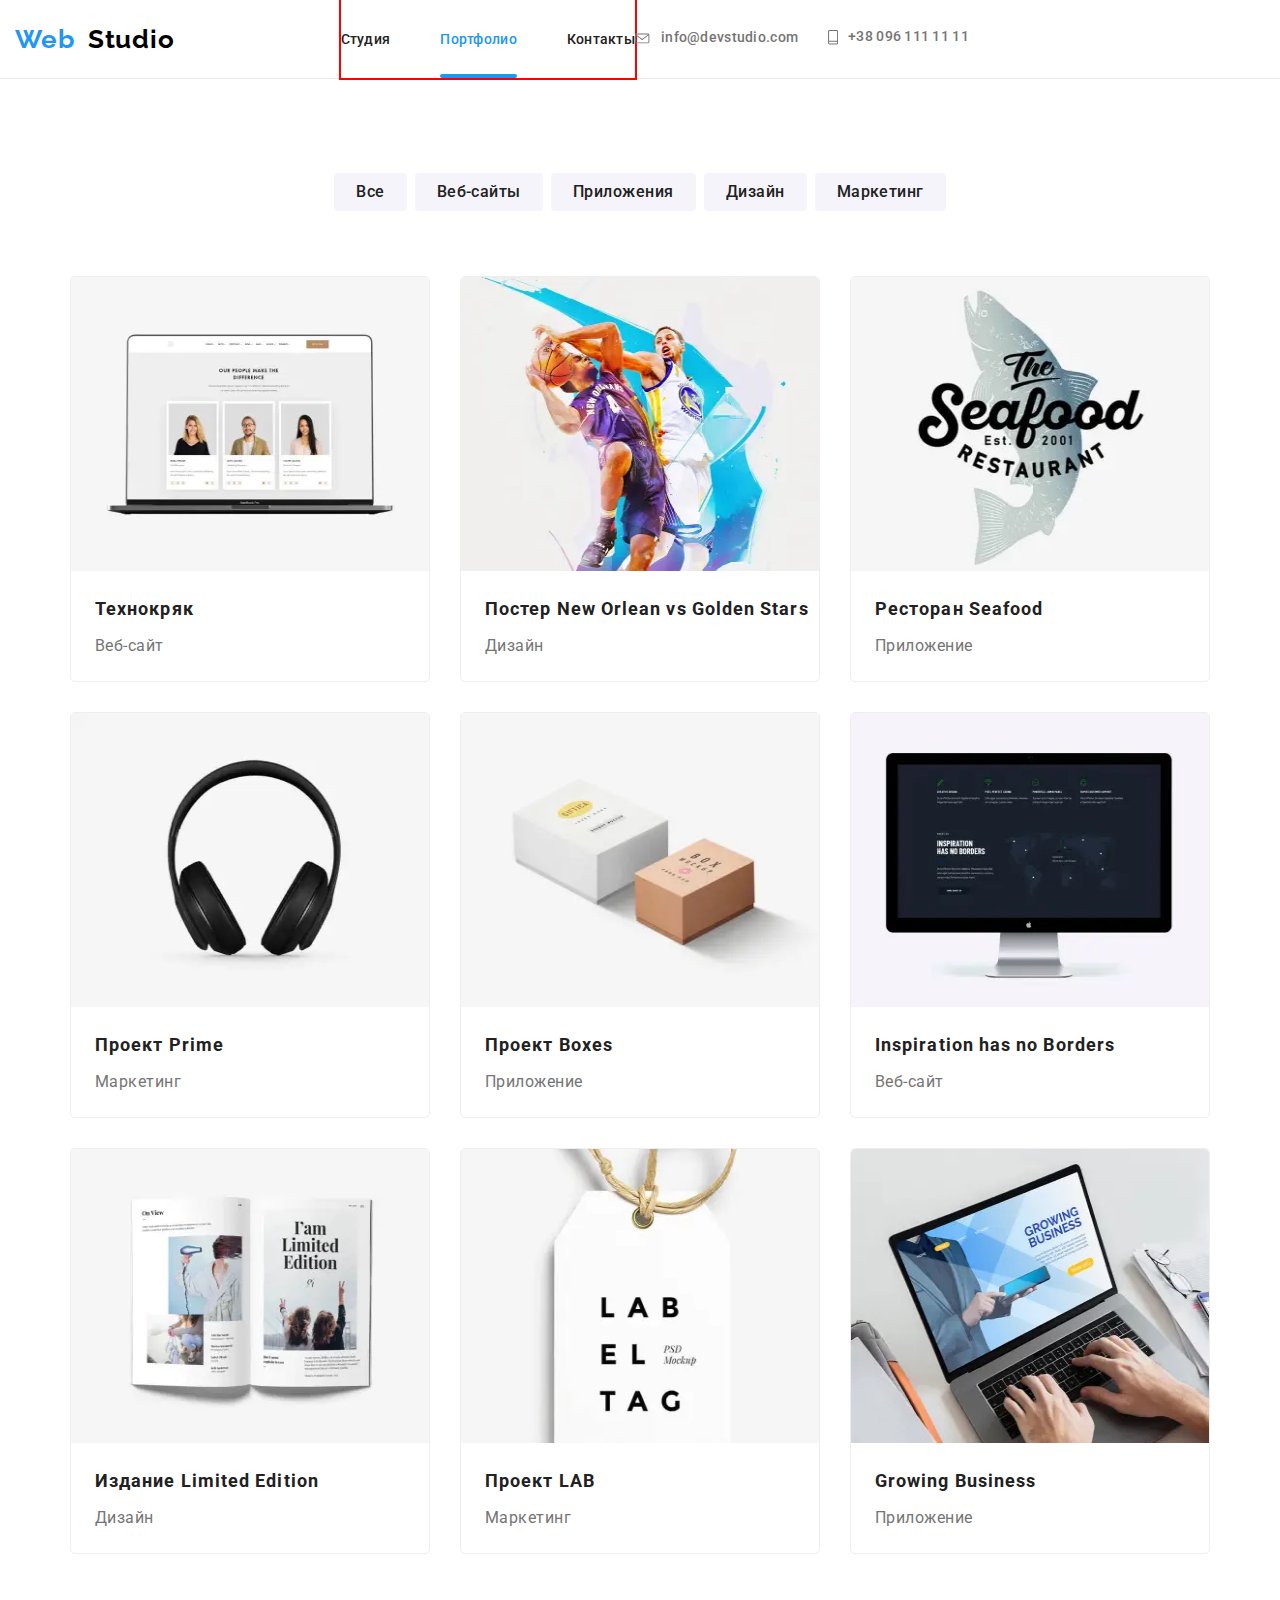
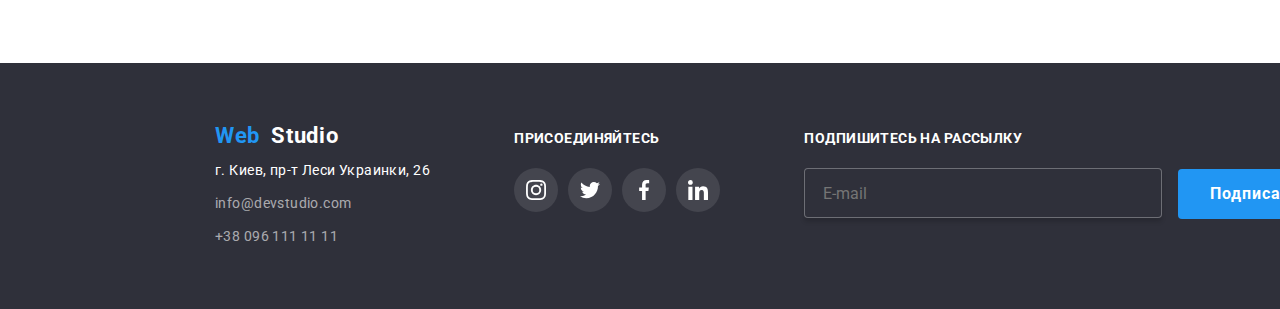
==== commit 4a1fdea9: "Добавляет оформление" ====
--- a/portfolio.html
+++ b/portfolio.html
@@ -88,8 +88,7 @@
                 "
                   src="./img/portfolio/techno-1.jpg"
                   alt="Фото сайта"
-                  width="370"
-                  height="294"
+                  
               />
               <p class="text-projects">
                 Технокряк это современная площадка распространения коронавируса.
@@ -105,10 +104,13 @@
               <a href="" class="link">
                 <div class="box">
                 <img class="img-portfolio"
+                  srcset="
+                ./img/portfolio/poster-2.webp 1x,
+                ./img/portfolio/poster-2@2x.webp 2x
+                "
                   src="./img/portfolio/poster-2.jpg"
                   alt="два спортсмена играют в баскетбол"
-                  width="370"
-                  height="294"
+                 
               />
             <p class="text-projects">
               Технокряк это современная площадка распространения коронавируса.
@@ -124,10 +126,13 @@
               <a href="" class="link">
                 <div class="box">
                 <img class="img-portfolio"
+                  srcset="
+                ./img/portfolio/seafood-3.webp 1x,
+                ./img/portfolio/seafood-3@2x.webp 2x
+                "
                   src="./img/portfolio/seafood-3.jpg"
                   alt="Рыба на белом фоне"
-                  width="370"
-                  height="294"
+                 
               />
               <p class="text-projects">
                 Технокряк это современная площадка распространения коронавируса.
@@ -143,10 +148,13 @@
               <a href="" class="link">
                 <div class="box">
                 <img class="img-portfolio"
+                  srcset="
+                ./img/portfolio/prime-4.webp 1x,
+                ./img/portfolio/prime-4@2x.webp 2x
+                "
                   src="./img/portfolio/prime-4.jpg"
                   alt="Музыкальные наушники"
-                  width="370"
-                  height="294"
+                  
               />
               <p class="text-projects">
                 Технокряк это современная площадка распространения коронавируса.
@@ -162,10 +170,13 @@
               <a href="" class="link">
                 <div class="box">
                 <img class="img-portfolio"
+                  srcset="
+                ./img/portfolio/box-5.webp 1x,
+                ./img/portfolio/box-5@2x.webp 2x
+                "
                   src="./img/portfolio/box-5.jpg"
                   alt="Два картонных коробка"
-                  width="370"
-                  height="294"
+                 
               />
               <p class="text-projects">
                 Технокряк это современная площадка распространения коронавируса.
@@ -181,10 +192,13 @@
               <a href="" class="link">
                 <div class="box">
                 <img class="img-portfolio"
+                  srcset="
+                ./img/portfolio/inspiration-6.webp 1x,
+                ./img/portfolio/inspiration-6@2x.webp 2x
+                "
                   src="./img/portfolio/inspiration-6.jpg"
                   alt="Монитор компьютера"
-                  width="370"
-                  height="294"
+                  
               />
               <p class="text-projects">
                 Технокряк это современная площадка распространения коронавируса.
@@ -200,10 +214,13 @@
               <a href="" class="link">
                 <div class="box">
                 <img class="img-portfolio"
+                  srcset="
+                ./img/portfolio/edition-7.webp 1x,
+                ./img/portfolio/edition-7@2x.webp 2x
+                "
                   src="./img/portfolio/edition-7.jpg"
                   alt="Журнал со статьями и фото"
-                  width="370"
-                  height="294"
+                  
               />
               <p class="text-projects">
                 Технокряк это современная площадка распространения коронавируса.
@@ -219,11 +236,13 @@
               <a href="" class="link">
                 <div class="box">
                 <img class="img-portfolio"
-
+                  srcset="
+                ./img/portfolio/lab-8.webp 1x,
+                ./img/portfolio/lab-8@2x.webp 2x
+                "
                   src="./img/portfolio/lab-8.jpg"
                   alt="Карточка тега"
-                  width="370"
-                  height="294"
+                  
               />
               <p class="text-projects">
                 Технокряк это современная площадка распространения коронавируса.
@@ -239,10 +258,13 @@
               <a href="" class="link">
                 <div class="box">
                 <img class="img-portfolio"
+                  srcset="
+                ./img/portfolio/business-9.webp 1x,
+                ./img/portfolio/business-9@2x.webp 2x
+                "
                   src="./img/portfolio/business-9.jpg"
                   alt="Человек печатает на ноутбуке"
-                  width="370"
-                  height="294"
+                  
               />
               <p class="text-projects">
                 Технокряк это современная площадка распространения коронавируса.
--- a/css/main.min.css
+++ b/css/main.min.css
@@ -1,3 +1,2 @@
-/*! modern-normalize v0.6.0 | MIT License | https://github.com/sindresorhus/modern-normalize */*,*::before,*::after{-webkit-box-sizing:border-box;box-sizing:border-box}:root{-moz-tab-size:4;-o-tab-size:4;tab-size:4}html{line-height:1.15;-webkit-text-size-adjust:100%}body{margin:0}body{font-family:system-ui,-apple-system,"Segoe UI",Roboto,Helvetica,Arial,sans-serif,"Apple Color Emoji","Segoe UI Emoji"}hr{height:0}abbr[title]{-webkit-text-decoration:underline dotted;text-decoration:underline dotted}b,strong{font-weight:bolder}code,kbd,samp,pre{font-family:SFMono-Regular, Consolas, "Liberation Mono", Menlo, monospace;font-size:1em}small{font-size:80%}sub,sup{font-size:75%;line-height:0;position:relative;vertical-align:baseline}sub{bottom:-0.25em}sup{top:-0.5em}button,input,optgroup,select,textarea{font-family:inherit;font-size:100%;line-height:1.15;margin:0}button,select{text-transform:none}button,[type="button"],[type="reset"],[type="submit"]{-webkit-appearance:button}button::-moz-focus-inner,[type="button"]::-moz-focus-inner,[type="reset"]::-moz-focus-inner,[type="submit"]::-moz-focus-inner{border-style:none;padding:0}button:-moz-focusring,[type="button"]:-moz-focusring,[type="reset"]:-moz-focusring,[type="submit"]:-moz-focusring{outline:1px dotted ButtonText}fieldset{padding:0.35em 0.75em 0.625em}legend{padding:0}progress{vertical-align:baseline}[type="number"]::-webkit-inner-spin-button,[type="number"]::-webkit-outer-spin-button{height:auto}[type="search"]{-webkit-appearance:textfield;outline-offset:-2px}[type="search"]::-webkit-search-decoration{-webkit-appearance:none}::-webkit-file-upload-button{-webkit-appearance:button;font:inherit}summary{display:list-item}.page-header .list,.page-footer .list,.advantage .list,.doing .list,.team .list,.customer .list,.projects .list{list-style:none;margin:0;padding:0}.page-header .link,.main-header .logo-head,.page-footer .link,.doing .link,.team .link,.projects-item .link{text-decoration:none;cursor:pointer}.page-footer .container,.advantage .container,.doing .container,.team .container,.customer .container,.projects .container{margin-left:auto;margin-right:auto;padding-left:15px;padding-right:15px}body{margin:0;font-family:"Roboto",sans-serif;color:#757575}img{display:block;max-width:100%;height:auto}.page-header{position:relative;background-color:#fff}@media screen and (max-width: 767px){.page-header.container{max-width:480px;margin-left:auto;margin-right:auto}}@media screen and (min-width: 768px){.page-header.container{display:-webkit-box;display:-ms-flexbox;display:flex;-webkit-box-align:center;-ms-flex-align:center;align-items:center;width:768px;margin-left:auto;margin-right:auto;padding-left:15px;padding-right:15px}}@media screen and (min-width: 1200px){.page-header.container{width:1600px;margin-left:auto;margin-right:auto}}.main-header{display:-webkit-box;display:-ms-flexbox;display:flex}@media screen and (max-width: 767px){.main-header{margin-left:auto;margin-right:auto;padding-left:15px;padding-right:15px;-webkit-box-align:center;-ms-flex-align:center;align-items:center;-webkit-box-pack:justify;-ms-flex-pack:justify;justify-content:space-between;max-width:480px;padding-top:16px;padding-bottom:16px}}@media screen and (min-width: 768px){.main-header{margin:0;padding:0}}.main-header .logo-head{font-family:"Raleway",sans-serif;text-decoration:none}@media screen and (max-width: 767px){.main-header .logo-head{font-weight:700;font-size:24px;line-height:1.16;letter-spacing:.03em}}@media screen and (min-width: 768px){.main-header .logo-head{font-weight:700;font-size:26px;line-height:1.19;letter-spacing:.03em}}.logo-web{color:#2196f3}.logo-nav{color:#000000}@media screen and (max-width: 767px){.menu-button{display:-webkit-inline-box;display:-ms-inline-flexbox;display:inline-flex;margin:0;padding:0;border:none;background-color:transparent}.menu-button:hover,.menu-button:focus .icon-menu{fill:#2196f3;cursor:pointer}.menu-button:hover,.menu-button:focus .icon-cross{fill:#2196f3;cursor:pointer}.menu-button .icon-cross{display:none}.menu-button.is-open .icon-cross{display:block}.menu-button.is-open .icon-menu{display:none}}@media screen and (min-width: 768px){.menu-button{display:none}}@media screen and (max-width: 767px){.menu-container{display:none;position:absolute;top:100%;left:0;max-width:480px;width:100%;height:393px;padding-top:20px;background-color:#fff;-webkit-box-shadow:0px 1px 3px rgba(0,0,0,0.16),0px 2px 4px rgba(0,0,0,0.08),0px 4px 8px rgba(0,0,0,0.04);box-shadow:0px 1px 3px rgba(0,0,0,0.16),0px 2px 4px rgba(0,0,0,0.08),0px 4px 8px rgba(0,0,0,0.04);text-align:center;z-index:1}.menu-container.is-open{display:block}}@media screen and (min-width: 768px){.menu-container{display:-webkit-box;display:-ms-flexbox;display:flex;-webkit-box-align:center;-ms-flex-align:center;align-items:center;margin-left:81px}}@media screen and (max-width: 767px){.main-nav{margin-bottom:60px}}@media screen and (min-width: 1200px){.main-nav{display:-webkit-box;display:-ms-flexbox;display:flex;margin-left:85px;outline:2px solid red}}@media screen and (min-width: 768px){.site-nav{display:-webkit-box;display:-ms-flexbox;display:flex}.site-nav .item:not(:last-child){margin-right:50px}}.site-nav .link.current{color:#2196f3}.site-nav .link.current::after{opacity:1}.site-nav .link{position:relative;color:#212121;-webkit-transition:color 250ms cubic-bezier(0.4, 0, 0.2, 1);transition:color 250ms cubic-bezier(0.4, 0, 0.2, 1)}@media screen and (max-width: 767px){.site-nav .link{display:inline-block;padding-top:40px;padding-bottom:12px;font-weight:500;font-size:18px;line-height:1.16;letter-spacing:.02em}}@media screen and (min-width: 768px){.site-nav .link{display:block;padding-top:32px;padding-bottom:32px;font-weight:500;font-size:14px;line-height:1;letter-spacing:.02em}}@media screen and (min-width: 1200px){.site-nav .link{display:block;padding-top:32px;padding-bottom:32px;font-weight:500;font-size:14px;line-height:1;letter-spacing:.02em}}.site-nav .link::after{position:absolute;content:'';left:0;bottom:0;display:block;width:100%;height:4px;background-color:#2196f3;border-radius:4px;opacity:0;-webkit-transition:opacity 250ms cubic-bezier(0.4, 0, 0.2, 1);transition:opacity 250ms cubic-bezier(0.4, 0, 0.2, 1)}.site-nav .link:hover{color:#2196f3;-webkit-transition:color 250ms cubic-bezier(0.4, 0, 0.2, 1);transition:color 250ms cubic-bezier(0.4, 0, 0.2, 1)}.site-nav .link:focus{color:#2196f3;-webkit-transition:color 250ms cubic-bezier(0.4, 0, 0.2, 1);transition:color 250ms cubic-bezier(0.4, 0, 0.2, 1)}@media screen and (min-width: 1200px){.cont-nav{margin-left:auto;display:-webkit-box;display:-ms-flexbox;display:flex;-webkit-box-align:center;-ms-flex-align:center;align-items:center}.cont-nav>.item.phone{margin-left:30px}}.cont-nav .link{color:#757575;-webkit-transition:color 250ms cubic-bezier(0.4, 0, 0.2, 1);transition:color 250ms cubic-bezier(0.4, 0, 0.2, 1)}@media screen and (max-width: 767px){.cont-nav .link{display:inline-block;font-weight:500;font-size:18px;line-height:1.16;letter-spacing:.02em}}@media screen and (min-width: 768px){.cont-nav .link{font-weight:500;font-size:12px;line-height:1.16;letter-spacing:.02em}}@media screen and (min-width: 1200px){.cont-nav .link{display:-webkit-inline-box;display:-ms-inline-flexbox;display:inline-flex;-webkit-box-align:center;-ms-flex-align:center;align-items:center;font-weight:500;font-size:14px;line-height:1.14;letter-spacing:.02em}}.cont-nav .link:hover,.cont-nav .link:focus{color:#2196f3;-webkit-transition:color 250ms cubic-bezier(0.4, 0, 0.2, 1);transition:color 250ms cubic-bezier(0.4, 0, 0.2, 1)}@media screen and (max-width: 767px){.cont-nav .mail.link{margin-bottom:12px}}.cont-nav .mail-icon{width:16px;height:11px;margin-right:10px;fill:currentColor;cursor:pointer}.cont-nav .phone-icon{width:10px;height:15px;margin-right:10px;fill:currentColor;cursor:pointer}.page-footer{padding-top:60px;padding-bottom:60px;background-color:#2f303a;color:#fff}@media screen and (max-width: 1199px){.page-footer{text-align:center}}@media screen and (min-width: 1200px){.page-footer{width:1600px}}@media screen and (max-width: 1199px){.page-footer .foot-child,.page-footer .foot-link{margin-bottom:60px}}@media screen and (max-width: 767px){.page-footer .container{width:450px}}@media screen and (min-width: 768px){.page-footer .container{width:768px;display:-webkit-box;display:-ms-flexbox;display:flex;-ms-flex-pack:distribute;justify-content:space-around}}@media screen and (min-width: 1200px){.page-footer .container{width:1200px}}.page-footer .link{color:rgba(255,255,255,0.6)}.page-footer b{display:inline-block;margin-bottom:21px;text-transform:uppercase;font-weight:700;font-size:14px;line-height:1.14;letter-spacing:.03em}@media screen and (min-width: 768px){.page-footer .container.info{display:-webkit-box;display:-ms-flexbox;display:flex;-ms-flex-wrap:wrap;flex-wrap:wrap}}@media screen and (min-width: 1200px){.page-footer .container.info{-webkit-box-align:baseline;-ms-flex-align:baseline;align-items:baseline;-webkit-box-pack:justify;-ms-flex-pack:justify;justify-content:space-between}}.page-footer .address{font-weight:400;font-size:14px;line-height:1.71;letter-spacing:.03em}.page-footer .logo-foot{color:#fff}.page-footer .logo-foot.link{display:inline-block;margin-bottom:10px}@media screen and (max-width: 1199px){.page-footer .logo-foot{font-weight:700;font-size:24px;line-height:1.16;letter-spacing:.03em}}@media screen and (min-width: 1200px){.page-footer .logo-foot{font-weight:700;font-size:22px;line-height:1.18;letter-spacing:.03em}}.address.company{margin-bottom:9px;font-family:inherit;font-style:normal}.address .link{font-family:inherit;font-style:normal}@media screen and (min-width: 1200px){.address .link{font-weight:400;font-size:14px;line-height:1.71;letter-spacing:.03em}}.address .link.mail{display:inline-block;margin-bottom:9px}.address .link:hover,.address .link:focus{color:#2196f3;-webkit-transition:color 250ms cubic-bezier(0.4, 0, 0.2, 1);transition:color 250ms cubic-bezier(0.4, 0, 0.2, 1)}.page-footer .input{padding:12px 18px;height:50px;border:1px solid rgba(255,255,255,0.3);-webkit-box-sizing:border-box;box-sizing:border-box;-webkit-box-shadow:0px 4px 4px rgba(0,0,0,0.15);box-shadow:0px 4px 4px rgba(0,0,0,0.15);border-radius:4px;color:#fff;background-color:#2f303a;outline:none}@media screen and (max-width: 767px){.page-footer .input{width:450px;margin-bottom:20px}}@media screen and (min-width: 768px) and (max-width: 1199px){.page-footer .input{display:-webkit-box;display:-ms-flexbox;display:flex;-webkit-box-align:center;-ms-flex-align:center;align-items:center;width:450px;margin-bottom:20px}}@media screen and (min-width: 1200px){.page-footer .input{width:358px;margin-bottom:0;margin-right:12px}}.social .list{display:-webkit-box;display:-ms-flexbox;display:flex;-webkit-box-pack:center;-ms-flex-pack:center;justify-content:center}.social .link{display:-webkit-box;display:-ms-flexbox;display:flex;-webkit-box-align:center;-ms-flex-align:center;align-items:center;-webkit-box-pack:center;-ms-flex-pack:center;justify-content:center;width:44px;height:44px;color:#afb1b8;background-color:rgba(255,255,255,0.1);border-radius:50%;-webkit-transition:background-color 250ms cubic-bezier(0.4, 0, 0.2, 1);transition:background-color 250ms cubic-bezier(0.4, 0, 0.2, 1);-webkit-transition:color 250ms cubic-bezier(0.4, 0, 0.2, 1);transition:color 250ms cubic-bezier(0.4, 0, 0.2, 1)}.social .link:hover,.social .link:focus{color:#fff;background-color:#2196f3;-webkit-transition:background-color 250ms cubic-bezier(0.4, 0, 0.2, 1);transition:background-color 250ms cubic-bezier(0.4, 0, 0.2, 1);-webkit-transition:color 250ms cubic-bezier(0.4, 0, 0.2, 1);transition:color 250ms cubic-bezier(0.4, 0, 0.2, 1);-webkit-transform:scale3d(1.1, 1.1, 1.1);transform:scale3d(1.1, 1.1, 1.1)}.social-icon{fill:currentColor}.foot-link .social .item{margin-right:10px}.foot-link .social .item:nth-child(4n){margin-right:0}.foot-link .link{color:#fff}.foot-link .link:hover,.foot-link .link:focus{color:#fff;-webkit-transition:color 250ms cubic-bezier(0.4, 0, 0.2, 1);transition:color 250ms cubic-bezier(0.4, 0, 0.2, 1)}.button.primary{display:-webkit-inline-box;display:-ms-inline-flexbox;display:inline-flex;-webkit-box-align:center;-ms-flex-align:center;align-items:center;text-align:center;min-width:200px;min-height:50px;border-radius:4px;padding:10px 32px;cursor:pointer;color:#fff;background-color:#2196f3;text-decoration:none;font-weight:700;font-size:16px;line-height:1.87;letter-spacing:.06em;border-color:transparent}.button.primary::after{content:'';width:24px;height:24px;margin-left:10px;background-image:url("../img/icon/icon-send.svg");background-size:contain}.backdrop{background-color:rgba(0,0,0,0.2);-webkit-transition:250ms cubic-bezier(0.4, 0, 0.2, 1);transition:250ms cubic-bezier(0.4, 0, 0.2, 1)}@media screen and (max-width: 1199px){.backdrop{padding:95px 16px;overflow-y:scroll;position:fixed;top:0;left:0;width:100%;height:100%}}@media screen and (min-width: 1200px){.backdrop{position:fixed;top:0;left:0;width:100%;height:100%}}.backdrop.is-hidden{opacity:0;pointer-events:none;-webkit-transition:250ms cubic-bezier(0.4, 0, 0.2, 1);transition:250ms cubic-bezier(0.4, 0, 0.2, 1)}.modal{position:absolute;top:50%;left:50%;-webkit-transform:translate(-50%, -50%);transform:translate(-50%, -50%);-webkit-box-shadow:0px 2px 1px rgba(0,0,0,0.2),0px 1px 1px rgba(0,0,0,0.14),0px 1px 3px rgba(0,0,0,0.12);box-shadow:0px 2px 1px rgba(0,0,0,0.2),0px 1px 1px rgba(0,0,0,0.14),0px 1px 3px rgba(0,0,0,0.12);border-radius:4px;background-color:#fff}@media screen and (max-width: 1199px){.modal{min-width:450px;min-height:609px}}@media screen and (min-width: 1200px){.modal{min-width:528px;min-height:581px}}.modal .icon-button{position:absolute;right:8px;top:8px;width:30px;height:30px;border-radius:50%;border:1px solid rgba(0,0,0,0.1);background-color:#fff;cursor:pointer}.icon-button:hover .icon-button-close{fill:#2196f3}.icon-button-close{fill:black}.form{padding:40px}@media screen and (max-width: 1199px){.form{width:450px;height:609px}}@media screen and (min-width: 1200px){.form{width:528px;height:581px}}.form-about{margin:0;padding:0;margin-bottom:30px;font-weight:700;font-size:20px;line-height:1.15;text-align:center;letter-spacing:0.03em;color:#212121}.form-field{position:relative;display:-webkit-box;display:-ms-flexbox;display:flex;-webkit-box-pack:center;-ms-flex-pack:center;justify-content:center;-webkit-box-align:center;-ms-flex-align:center;align-items:center;margin-bottom:28px}.form-input{width:100%;height:40px;padding:12px 8px 12px 42px;border:1px solid rgba(33,33,33,0.2);border-radius:4px;cursor:pointer}.form-text{position:absolute;top:25%;left:42px;font-weight:400;font-size:14px;line-height:1.71}.icon-form{position:absolute;top:85%;left:16px;-webkit-transform:translateY(-125%);transform:translateY(-125%);display:inline-block;color:black}.form-input:focus+.form-text{color:#2196f3;-webkit-transform:translate(-90%, -150%);transform:translate(-90%, -150%);-webkit-transition:250ms cubic-bezier(0.4, 0, 0.2, 1);transition:250ms cubic-bezier(0.4, 0, 0.2, 1)}.form-input:focus+.form-text.tel{-webkit-transform:translate(-50%, -150%);transform:translate(-50%, -150%)}.form-input:focus+.form-text.mail{-webkit-transform:translate(-60%, -150%);transform:translate(-60%, -150%)}.form-input:not(:placeholder-shown)+.form-text{-webkit-transform:translate(-90%, -150%);transform:translate(-90%, -150%)}.form-input:not(:placeholder-shown)+.form-text.tel{-webkit-transform:translate(-50%, -150%);transform:translate(-50%, -150%)}.form-input:not(:placeholder-shown)+.form-text.mail{-webkit-transform:translate(-60%, -150%);transform:translate(-60%, -150%)}.form-input:focus-within ~ .icon-form{fill:#2196f3}.form-input:focus{border-color:#2196f3;outline:none}.form-field.comments{margin-bottom:20px}.form-input.comments{height:120px;padding-left:16px;resize:none}.form-text.comments{top:12px;left:16px}.form-input:focus+.form-text.comments{-webkit-transform:translateY(-150%);transform:translateY(-150%)}.form-input:not(:placeholder-shown)+.form-text.comments{-webkit-transform:translateY(-150%);transform:translateY(-150%)}.consent{display:-webkit-box;display:-ms-flexbox;display:flex;-webkit-box-pack:center;-ms-flex-pack:center;justify-content:center;-webkit-box-align:center;-ms-flex-align:center;align-items:center;margin-bottom:30px;cursor:pointer}.check-input{position:absolute;width:1px;height:1px;margin:-1px;border:0;padding:0;clip:rect(0 0 0 0);overflow:hidden}.checkbox{width:15px;height:16px;margin:0;margin-right:5px;background-image:url("../img/icon/nocheck.svg");background-size:contain;background-repeat:no-repeat}.check-input:checked+.checkbox,.check-input:checked:focus+.checkbox{background-image:url("../img/icon/check.svg");background-size:contain;background-color:#2196f3;border-radius:4px}.text.consent{margin:0;padding:0;left:36px;font-weight:400;font-size:14px;line-height:1.71;letter-spacing:0.03em}@media screen and (max-width: 1199px){.text.consent{font-size:12px}}.text-link{font-weight:400;font-size:14px;line-height:1.71;color:#2196f3}@media screen and (max-width: 1199px){.text-link{font-size:12px}}.button-submit{display:block;margin-right:auto;margin-left:auto;min-width:200px;min-height:50px;border-radius:4px;padding:10px 32px;text-decoration:none;border-color:transparent;font-weight:700;font-size:16px;line-height:1.87;letter-spacing:0.06em;-webkit-box-shadow:0px 4px 4px rgba(0,0,0,0.15);box-shadow:0px 4px 4px rgba(0,0,0,0.15);background-color:#2196f3;color:#fff;cursor:pointer}@media screen and (max-width: 767px){.section.hero{max-width:480px;margin-left:auto;margin-right:auto}}@media screen and (min-width: 768px){.section.hero{width:768px;margin-left:auto;margin-right:auto}}@media screen and (min-width: 1200px){.section.hero{width:1600px;padding-top:0;padding-bottom:0;margin-left:auto;margin-right:auto}}.hero{text-align:center}.hero>.overley{width:100%;height:auto;background-color:#757575;background-repeat:no-repeat;background-position:center;background-size:cover}@media screen and (max-width: 767px){.hero>.overley{background-image:-webkit-gradient(linear, left top, right top, from(rgba(47,48,58,0.8)), to(rgba(47,48,58,0.8))),url("/img/hero/Header1.jpg");background-image:linear-gradient(to right, rgba(47,48,58,0.8), rgba(47,48,58,0.8)),url("/img/hero/Header1.jpg")}}@media screen and (min-width: 768px), screen and (-webkit-min-device-pixel-ratio: 2), screen and (min-resolution: 192dpi), screen and (min-resolution: 2dppx){.hero>.overley{background-image:-webkit-gradient(linear, left top, right top, from(rgba(47,48,58,0.8)), to(rgba(47,48,58,0.8))),url("/img/hero/Header2.jpg");background-image:linear-gradient(to right, rgba(47,48,58,0.8), rgba(47,48,58,0.8)),url("/img/hero/Header2.jpg")}}@media screen and (min-width: 1200px), screen and (-webkit-min-device-pixel-ratio: 3), screen and (min-resolution: 288dpi), screen and (min-resolution: 3dppx){.hero>.overley{background-image:-webkit-gradient(linear, left top, right top, from(rgba(47,48,58,0.8)), to(rgba(47,48,58,0.8))),url("/img/hero/Header3.jpg");background-image:linear-gradient(to right, rgba(47,48,58,0.8), rgba(47,48,58,0.8)),url("/img/hero/Header3.jpg")}}.hero .hero-title{margin-top:0;margin-bottom:46px;padding-top:200px;color:#fff;text-transform:uppercase;font-weight:900;font-size:44px;line-height:1.36;letter-spacing:.06em}@media screen and (max-width: 1199px){.hero .hero-title{font-weight:900;font-size:26px;line-height:1.61;letter-spacing:.06em;padding-top:118px}}.hero .button{min-width:200px;padding:10px 32px;text-align:center;margin-bottom:118px;text-decoration:none;font-weight:700;font-size:16px;line-height:1.88;letter-spacing:.06em;color:#fff;background-color:#2196f3;border-radius:4px;border-color:transparent;cursor:pointer}@media screen and (max-width: 767px){.section.advantage{padding-top:60px;padding-bottom:60px}}@media screen and (min-width: 768px){.section.advantage{padding-top:60px;padding-bottom:60px}}@media screen and (min-width: 1200px){.section.advantage{width:1600px;border-bottom:1px solid #ececec;padding-top:94px;padding-bottom:94px}}.visually-hidden{position:absolute !important;clip:rect(1px 1px 1px 1px);clip:rect(1px, 1px, 1px, 1px);padding:0 !important;border:0 !important;height:1px !important;width:1px !important;overflow:hidden}@media screen and (max-width: 767px){.advantage .container{max-width:480px}}@media screen and (min-width: 768px){.advantage .container{width:768px}}@media screen and (min-width: 1200px){.advantage .container{width:1200px}}@media screen and (min-width: 768px){.advantage .list{display:-webkit-box;display:-ms-flexbox;display:flex;-ms-flex-wrap:wrap;flex-wrap:wrap;margin:-15px}}@media screen and (min-width: 1200px){.advantage .list{display:-webkit-box;display:-ms-flexbox;display:flex}}@media screen and (max-width: 767px){.advantage .item{width:100%}}@media screen and (min-width: 768px){.advantage .item{width:calc((100% - 4 * 15px) / 2);margin:15px}}@media screen and (min-width: 1200px){.advantage .item{width:calc((100% - 8 * 15px) / 4)}}.advantage .background-icon{display:-webkit-box;display:-ms-flexbox;display:flex;-webkit-box-align:center;-ms-flex-align:center;align-items:center;-webkit-box-pack:center;-ms-flex-pack:center;justify-content:center;margin-bottom:30px;background-color:#f5f4fa}@media screen and (max-width: 767px){.advantage .background-icon{width:100%;height:120px}}@media screen and (min-width: 768px){.advantage .background-icon{width:354px;height:120px}}@media screen and (min-width: 1200px){.advantage .background-icon{width:270px;height:120px}}.antenna-icon{width:65px;height:70px;-webkit-box-align:center;-ms-flex-align:center;align-items:center}.section h2{margin-top:0;margin-bottom:50px;text-align:center;font-weight:700;font-size:36px;line-height:1.16;letter-spacing:.03em;color:#212121}.advantage-title{margin-top:0;margin-bottom:10px;font-weight:700;font-size:14px;line-height:1.14;letter-spacing:.03em;text-transform:uppercase;color:var(--title-text-color)}@media screen and (max-width: 767px){.advantage-title{text-align:center}}.advantage .text{margin-top:0;padding:0;font-weight:400;font-size:14px;line-height:1.71;letter-spacing:.03em}@media screen and (max-width: 767px){.advantage .text:not(:last-child){margin-bottom:30px}}@media screen and (min-width: 1200px){.advantage .text{margin-bottom:0}}@media screen and (max-width: 1199px){.section.doing{display:none}}@media screen and (min-width: 1200px){.section.doing{width:1600px;padding-top:94px;padding-bottom:94px}}.doing .container{width:1200px}.doing .list{display:-webkit-box;display:-ms-flexbox;display:flex;margin:-15px}.doing .item{position:relative;margin:15px;width:calc((100% - 6 * 15px) / 3);text-align:center}.doing .itemitem:nth-child(3n){margin-right:0;margin-bottom:0}.doing img{display:block}.doing .doing-text{position:absolute;width:100%;height:70px;bottom:0;margin:0;padding:27px;background:rgba(47,48,58,0.8);border-radius:0px 0px 4px 4px;font-weight:700;font-size:14px;line-height:1.14;letter-spacing:.03em;text-align:center;text-transform:uppercase;color:#fff}.section.team{background-color:#f5f4fa}@media screen and (max-width: 1199px){.section.team{padding-top:60px;padding-bottom:60px}}@media screen and (min-width: 1200px){.section.team{width:1600px;padding-top:94px;padding-bottom:94px}}@media screen and (max-width: 767px){.team .container{max-width:480px}}@media screen and (min-width: 768px){.team .container{width:768px}}@media screen and (min-width: 1200px){.team .container{width:1200px}}.team .link{color:#afb1b8}@media screen and (min-width: 768px){.team .list.cards{display:-webkit-box;display:-ms-flexbox;display:flex;-ms-flex-wrap:wrap;flex-wrap:wrap;margin:-15px}}@media screen and (min-width: 1200px){.team .list{display:-webkit-box;display:-ms-flexbox;display:flex;-webkit-box-pack:justify;-ms-flex-pack:justify;justify-content:space-between}}.team .img-team{display:block;max-width:100%;height:auto;margin-bottom:30px}.team .item.cards{background-color:#fff;border-radius:4px;-webkit-box-shadow:0px 2px 1px rgba(0,0,0,0.2),0px 1px 1px rgba(0,0,0,0.14),0px 1px 3px rgba(0,0,0,0.12);box-shadow:0px 2px 1px rgba(0,0,0,0.2),0px 1px 1px rgba(0,0,0,0.14),0px 1px 3px rgba(0,0,0,0.12)}@media screen and (max-width: 767px){.team .item.cards:not(:last-child){margin-bottom:30px}}@media screen and (min-width: 768px) and (max-width: 1199px){.team .item.cards{width:calc((100% - 4 * 15px) / 2);margin:15px}}@media screen and (min-width: 1200px){.team .item.cards{width:calc((100% - 8 * 15px) / 4);margin:15px}}.team .team-title{margin-top:0;margin-bottom:10px;font-weight:500;font-size:16px;line-height:1.19;letter-spacing:0.03em;color:#212121;text-align:center}.team .team-position{margin:0;margin-bottom:16px;font-weight:400;font-size:16px;line-height:1.19;letter-spacing:0.03em;text-align:center;color:#757575}.team .list.icon{display:-webkit-box;display:-ms-flexbox;display:flex;-webkit-box-pack:center;-ms-flex-pack:center;justify-content:center}@media screen and (min-width: 768px){.team .list.icon{margin-bottom:24px}}.team .item.social{margin-right:10px}.team .item.social:nth-child(4n){margin-right:0}.team .link{display:-webkit-box;display:-ms-flexbox;display:flex;-webkit-box-pack:center;-ms-flex-pack:center;justify-content:center;-webkit-box-align:center;-ms-flex-align:center;align-items:center;width:44px;height:44px;border-radius:50%}.team .social-icon{fill:currentColor}@media screen and (max-width: 767px){.section.customer{padding-top:60px;padding-bottom:60px}}@media screen and (min-width: 768px){.section.customer{padding-top:60px;padding-bottom:60px}}@media screen and (min-width: 1200px){.section.customer{width:1600px;padding-top:94px;padding-bottom:94px}}@media screen and (max-width: 767px){.customer .container{max-width:480px}}@media screen and (min-width: 768px){.customer .container{width:768px}}@media screen and (min-width: 1200px){.customer .container{width:1200px}}.customer .list{display:-webkit-box;display:-ms-flexbox;display:flex}@media screen and (max-width: 767px){.customer .list{-ms-flex-wrap:wrap;flex-wrap:wrap;margin:-15px}}@media screen and (min-width: 768px){.customer .list{-ms-flex-wrap:wrap;flex-wrap:wrap;margin:-15px}}@media screen and (min-width: 1200px){.customer .list{-ms-flex-wrap:nowrap;flex-wrap:nowrap}}.customer .link{display:-webkit-box;display:-ms-flexbox;display:flex;-webkit-box-align:center;-ms-flex-align:center;align-items:center;-webkit-box-pack:center;-ms-flex-pack:center;justify-content:center;width:170px;height:90px;color:#afb1b8;-webkit-transition:color 250ms cubic-bezier(0.4, 0, 0.2, 1);transition:color 250ms cubic-bezier(0.4, 0, 0.2, 1);text-decoration:none;cursor:pointer}@media screen and (max-width: 1199px){.customer .link{margin:auto}}.customer .link:hover,.customer .link:focus{color:#2196f3;-webkit-transition:color 250ms cubic-bezier(0.4, 0, 0.2, 1);transition:color 250ms cubic-bezier(0.4, 0, 0.2, 1)}.customer .item{border:1px solid #afb1b8;-webkit-box-sizing:border-box;box-sizing:border-box;border-radius:4px;-webkit-transition:border 250ms cubic-bezier(0.4, 0, 0.2, 1);transition:border 250ms cubic-bezier(0.4, 0, 0.2, 1)}@media screen and (max-width: 767px){.customer .item{width:calc((100% - 4 * 15px) / 2);margin:15px}}@media screen and (min-width: 768px){.customer .item{width:calc((100% - 6 * 15px) / 3);margin:15px}}@media screen and (min-width: 1200px){.customer .item{width:calc((100% - 12 * 15px) / 6)}}.customer .item:hover,.customer .item:focus{border:1px solid #2196f3;-webkit-transition:border 250ms cubic-bezier(0.4, 0, 0.2, 1);transition:border 250ms cubic-bezier(0.4, 0, 0.2, 1)}.customer .customer-icon{fill:currentColor;cursor:pointer}.projects{border-top:1px solid #ececec}@media screen and (max-width: 767px){.projects{position:relative}}@media screen and (max-width: 767px){.projects .container{width:480px}}@media screen and (min-width: 768px){.projects .container{width:768px}}@media screen and (min-width: 1200px){.projects .container{width:1200px}}@media screen and (max-width: 767px){.projects .list.container-btn{display:-webkit-box;display:-ms-flexbox;display:flex;-ms-flex-wrap:wrap;flex-wrap:wrap;padding-top:60px;margin-bottom:40px;text-align:center}.projects .list.container-btn li{margin-right:8px}.projects .list.container-btn li:nth-child(-n+3){margin-bottom:15px}.projects .list.container-btn li:nth-last-child(3){margin-right:0}.projects .list.container-btn li:nth-child(5n){margin-right:0}}@media screen and (min-width: 1200px){.projects .list.container-btn{display:-webkit-box;display:-ms-flexbox;display:flex;-webkit-box-pack:center;-ms-flex-pack:center;justify-content:center;padding-top:94px;margin-bottom:50px;text-align:center}.projects .list.container-btn li{margin-right:8px}.projects .list.container-btn li:nth-child(5n){margin-right:0}.projects .list.cards{display:-webkit-box;display:-ms-flexbox;display:flex;-ms-flex-wrap:wrap;flex-wrap:wrap;padding-bottom:94px}}.button{padding:6px 22px;font-family:inherit;text-align:center;font-weight:500;font-size:16px;line-height:1.63;letter-spacing:.03em;border:transparent;border-radius:4px;color:#212121;background:#f5f4fa;-webkit-transition:background-color 250ms cubic-bezier(0.4, 0, 0.2, 1);transition:background-color 250ms cubic-bezier(0.4, 0, 0.2, 1);-webkit-transition:color 250ms cubic-bezier(0.4, 0, 0.2, 1);transition:color 250ms cubic-bezier(0.4, 0, 0.2, 1);-webkit-transition:-webkit-box-shadow 250ms cubic-bezier(0.4, 0, 0.2, 1);transition:-webkit-box-shadow 250ms cubic-bezier(0.4, 0, 0.2, 1);transition:box-shadow 250ms cubic-bezier(0.4, 0, 0.2, 1);transition:box-shadow 250ms cubic-bezier(0.4, 0, 0.2, 1), -webkit-box-shadow 250ms cubic-bezier(0.4, 0, 0.2, 1)}.button:hover,.button:focus{color:#fff;background-color:#2196f3;-webkit-box-shadow:0px 2px 2px rgba(0,0,0,0.12),0px 1px 2px rgba(0,0,0,0.08),0px 3px 1px rgba(0,0,0,0.1);box-shadow:0px 2px 2px rgba(0,0,0,0.12),0px 1px 2px rgba(0,0,0,0.08),0px 3px 1px rgba(0,0,0,0.1)}.projects-item{border:1px solid #eeeeee;border-radius:5px}@media screen and (max-width: 767px){.projects-item:nth-child(-n+8){margin-bottom:30px}}@media screen and (min-width: 1200px){.projects-item{margin-right:30px;margin-bottom:30px;width:calc(- (100% - 60px) / 3)}.projects-item:nth-child(3n){margin-right:0}.projects-item:nth-last-child(-n+3){margin-bottom:0}}.projects-item:hover .text-projects{opacity:1;-webkit-transform:translateY(0);transform:translateY(0)}.projects-item .box{position:relative}.projects-item .link{color:#757575;display:block}.projects-item .link:focus .text-projects{opacity:1;-webkit-transform:translateY(0);transform:translateY(0)}.img-portfolio{border-radius:5px 5px 0px 0px}@media screen and (max-width: 767px){.img-portfolio{width:450px;height:294px}}@media screen and (min-width: 768px){.img-portfolio{width:354px;height:294px}}@media screen and (min-width: 1200px){.img-portfolio{width:370px;height:294px}}.title-primary{margin-top:0;margin-bottom:0;color:white}.title-projects{margin-top:0;margin-bottom:4px;padding-left:24px;padding-top:20px;font-weight:700;font-size:18px;line-height:2;letter-spacing:.06em;color:#212121}.text{margin-top:0;margin-bottom:0px;padding-bottom:20px;padding-left:24px;color:#757575;font-weight:400;font-size:16px;line-height:1.88;letter-spacing:.03em}.text-projects{position:absolute;top:0;right:0;margin-top:0;margin-bottom:0;font-weight:400;font-size:18px;line-height:1.87;letter-spacing:.03em;color:#fff;background-color:rgba(33,150,243,0.9);opacity:1;-webkit-transform:translateY(100%);transform:translateY(100%);-webkit-transition:-webkit-transform 250ms cubic-bezier(0.4, 0, 0.2, 1);transition:-webkit-transform 250ms cubic-bezier(0.4, 0, 0.2, 1);transition:transform 250ms cubic-bezier(0.4, 0, 0.2, 1);transition:transform 250ms cubic-bezier(0.4, 0, 0.2, 1), -webkit-transform 250ms cubic-bezier(0.4, 0, 0.2, 1)}@media screen and (max-width: 767px){.text-projects{width:450px;height:294px;padding:77px 24px}}@media screen and (min-width: 1200px){.text-projects{padding:63px 24px;width:370px;height:294px}}.cards .link:hover,.cards .link:focus{-webkit-transition:-webkit-box-shadow 250ms cubic-bezier(0.4, 0, 0.2, 1);transition:-webkit-box-shadow 250ms cubic-bezier(0.4, 0, 0.2, 1);transition:box-shadow 250ms cubic-bezier(0.4, 0, 0.2, 1);transition:box-shadow 250ms cubic-bezier(0.4, 0, 0.2, 1), -webkit-box-shadow 250ms cubic-bezier(0.4, 0, 0.2, 1);-webkit-box-shadow:1px 4px 6px rgba(0,0,0,0.16),0px 4px 4px rgba(0,0,0,0.06),0px 1px 1px rgba(0,0,0,0.12);box-shadow:1px 4px 6px rgba(0,0,0,0.16),0px 4px 4px rgba(0,0,0,0.06),0px 1px 1px rgba(0,0,0,0.12);cursor:pointer}.box{overflow:hidden}
+/*! modern-normalize v0.6.0 | MIT License | https://github.com/sindresorhus/modern-normalize */*,*::before,*::after{-webkit-box-sizing:border-box;box-sizing:border-box}:root{-moz-tab-size:4;-o-tab-size:4;tab-size:4}html{line-height:1.15;-webkit-text-size-adjust:100%}body{margin:0}body{font-family:system-ui,-apple-system,"Segoe UI",Roboto,Helvetica,Arial,sans-serif,"Apple Color Emoji","Segoe UI Emoji"}hr{height:0}abbr[title]{-webkit-text-decoration:underline dotted;text-decoration:underline dotted}b,strong{font-weight:bolder}code,kbd,samp,pre{font-family:SFMono-Regular, Consolas, "Liberation Mono", Menlo, monospace;font-size:1em}small{font-size:80%}sub,sup{font-size:75%;line-height:0;position:relative;vertical-align:baseline}sub{bottom:-0.25em}sup{top:-0.5em}button,input,optgroup,select,textarea{font-family:inherit;font-size:100%;line-height:1.15;margin:0}button,select{text-transform:none}button,[type="button"],[type="reset"],[type="submit"]{-webkit-appearance:button}button::-moz-focus-inner,[type="button"]::-moz-focus-inner,[type="reset"]::-moz-focus-inner,[type="submit"]::-moz-focus-inner{border-style:none;padding:0}button:-moz-focusring,[type="button"]:-moz-focusring,[type="reset"]:-moz-focusring,[type="submit"]:-moz-focusring{outline:1px dotted ButtonText}fieldset{padding:0.35em 0.75em 0.625em}legend{padding:0}progress{vertical-align:baseline}[type="number"]::-webkit-inner-spin-button,[type="number"]::-webkit-outer-spin-button{height:auto}[type="search"]{-webkit-appearance:textfield;outline-offset:-2px}[type="search"]::-webkit-search-decoration{-webkit-appearance:none}::-webkit-file-upload-button{-webkit-appearance:button;font:inherit}summary{display:list-item}.page-header .list,.page-footer .list,.advantage .list,.doing .list,.team .list,.customer .list,.projects .list{list-style:none;margin:0;padding:0}.page-header .link,.main-header .logo-head,.page-footer .link,.doing .link,.team .link,.projects-item .link{text-decoration:none;cursor:pointer}.page-footer .container,.advantage .container,.doing .container,.team .container,.customer .container,.projects .container{margin-left:auto;margin-right:auto;padding-left:15px;padding-right:15px}body{margin:0;font-family:"Roboto",sans-serif;color:#757575}img{display:block;max-width:100%;height:auto}.page-header{position:relative;background-color:#fff}@media screen and (max-width: 767px){.page-header.container{max-width:480px;margin-left:auto;margin-right:auto}}@media screen and (min-width: 768px){.page-header.container{display:-webkit-box;display:-ms-flexbox;display:flex;-webkit-box-align:center;-ms-flex-align:center;align-items:center;width:768px;margin-left:auto;margin-right:auto;padding-left:15px;padding-right:15px}}@media screen and (min-width: 1200px){.page-header.container{width:1600px;margin-left:auto;margin-right:auto}}.main-header{display:-webkit-box;display:-ms-flexbox;display:flex}@media screen and (max-width: 767px){.main-header{margin-left:auto;margin-right:auto;padding-left:15px;padding-right:15px;-webkit-box-align:center;-ms-flex-align:center;align-items:center;-webkit-box-pack:justify;-ms-flex-pack:justify;justify-content:space-between;max-width:480px;padding-top:16px;padding-bottom:16px}}@media screen and (min-width: 768px){.main-header{margin:0;padding:0}}.main-header .logo-head{font-family:"Raleway",sans-serif;text-decoration:none}@media screen and (max-width: 767px){.main-header .logo-head{font-weight:700;font-size:24px;line-height:1.16;letter-spacing:.03em}}@media screen and (min-width: 768px){.main-header .logo-head{font-weight:700;font-size:26px;line-height:1.19;letter-spacing:.03em}}.logo-web{color:#2196f3}.logo-nav{color:#000000}@media screen and (max-width: 767px){.menu-button{display:-webkit-inline-box;display:-ms-inline-flexbox;display:inline-flex;margin:0;padding:0;border:none;background-color:transparent}.menu-button:hover,.menu-button:focus .icon-menu{fill:#2196f3;cursor:pointer}.menu-button:hover,.menu-button:focus .icon-cross{fill:#2196f3;cursor:pointer}.menu-button .icon-cross{display:none}.menu-button.is-open .icon-cross{display:block}.menu-button.is-open .icon-menu{display:none}}@media screen and (min-width: 768px){.menu-button{display:none}}@media screen and (max-width: 767px){.menu-container{display:none;position:absolute;top:100%;left:0;max-width:480px;width:100%;height:393px;padding-top:20px;background-color:#fff;-webkit-box-shadow:0px 1px 3px rgba(0,0,0,0.16),0px 2px 4px rgba(0,0,0,0.08),0px 4px 8px rgba(0,0,0,0.04);box-shadow:0px 1px 3px rgba(0,0,0,0.16),0px 2px 4px rgba(0,0,0,0.08),0px 4px 8px rgba(0,0,0,0.04);text-align:center;z-index:1}.menu-container.is-open{display:block}}@media screen and (min-width: 768px){.menu-container{display:-webkit-box;display:-ms-flexbox;display:flex;-webkit-box-align:center;-ms-flex-align:center;align-items:center;margin-left:81px}}@media screen and (max-width: 767px){.main-nav{margin-bottom:60px}}@media screen and (min-width: 1200px){.main-nav{display:-webkit-box;display:-ms-flexbox;display:flex;margin-left:85px;outline:2px solid red}}@media screen and (min-width: 768px){.site-nav{display:-webkit-box;display:-ms-flexbox;display:flex}.site-nav .item:not(:last-child){margin-right:50px}}.site-nav .link.current{color:#2196f3}.site-nav .link.current::after{opacity:1}.site-nav .link{position:relative;color:#212121;-webkit-transition:color 250ms cubic-bezier(0.4, 0, 0.2, 1);transition:color 250ms cubic-bezier(0.4, 0, 0.2, 1)}@media screen and (max-width: 767px){.site-nav .link{display:inline-block;padding-top:40px;padding-bottom:12px;font-weight:500;font-size:18px;line-height:1.16;letter-spacing:.02em}}@media screen and (min-width: 768px){.site-nav .link{display:block;padding-top:32px;padding-bottom:32px;font-weight:500;font-size:14px;line-height:1;letter-spacing:.02em}}@media screen and (min-width: 1200px){.site-nav .link{display:block;padding-top:32px;padding-bottom:32px;font-weight:500;font-size:14px;line-height:1;letter-spacing:.02em}}.site-nav .link::after{position:absolute;content:'';left:0;bottom:0;display:block;width:100%;height:4px;background-color:#2196f3;border-radius:4px;opacity:0;-webkit-transition:opacity 250ms cubic-bezier(0.4, 0, 0.2, 1);transition:opacity 250ms cubic-bezier(0.4, 0, 0.2, 1)}.site-nav .link:hover{color:#2196f3;-webkit-transition:color 250ms cubic-bezier(0.4, 0, 0.2, 1);transition:color 250ms cubic-bezier(0.4, 0, 0.2, 1)}.site-nav .link:focus{color:#2196f3;-webkit-transition:color 250ms cubic-bezier(0.4, 0, 0.2, 1);transition:color 250ms cubic-bezier(0.4, 0, 0.2, 1)}@media screen and (min-width: 1200px){.cont-nav{margin-left:auto;display:-webkit-box;display:-ms-flexbox;display:flex;-webkit-box-align:center;-ms-flex-align:center;align-items:center}.cont-nav>.item.phone{margin-left:30px}}.cont-nav .link{color:#757575;-webkit-transition:color 250ms cubic-bezier(0.4, 0, 0.2, 1);transition:color 250ms cubic-bezier(0.4, 0, 0.2, 1)}@media screen and (max-width: 767px){.cont-nav .link{display:inline-block;font-weight:500;font-size:18px;line-height:1.16;letter-spacing:.02em}}@media screen and (min-width: 768px){.cont-nav .link{font-weight:500;font-size:12px;line-height:1.16;letter-spacing:.02em}}@media screen and (min-width: 1200px){.cont-nav .link{display:-webkit-inline-box;display:-ms-inline-flexbox;display:inline-flex;-webkit-box-align:center;-ms-flex-align:center;align-items:center;font-weight:500;font-size:14px;line-height:1.14;letter-spacing:.02em}}.cont-nav .link:hover,.cont-nav .link:focus{color:#2196f3;-webkit-transition:color 250ms cubic-bezier(0.4, 0, 0.2, 1);transition:color 250ms cubic-bezier(0.4, 0, 0.2, 1)}@media screen and (max-width: 767px){.cont-nav .mail.link{margin-bottom:12px}}.cont-nav .mail-icon{width:16px;height:11px;margin-right:10px;fill:currentColor;cursor:pointer}.cont-nav .phone-icon{width:10px;height:15px;margin-right:10px;fill:currentColor;cursor:pointer}.page-footer{padding-top:60px;padding-bottom:60px;background-color:#2f303a;color:#fff}@media screen and (max-width: 1199px){.page-footer{text-align:center}}@media screen and (min-width: 1200px){.page-footer{width:1600px}}@media screen and (max-width: 1199px){.page-footer .foot-child,.page-footer .foot-link{margin-bottom:60px}}@media screen and (max-width: 767px){.page-footer .container{width:450px}}@media screen and (min-width: 768px){.page-footer .container{width:768px;display:-webkit-box;display:-ms-flexbox;display:flex;-ms-flex-pack:distribute;justify-content:space-around}}@media screen and (min-width: 1200px){.page-footer .container{width:1200px}}.page-footer .link{color:rgba(255,255,255,0.6)}.page-footer b{display:inline-block;margin-bottom:21px;text-transform:uppercase;font-weight:700;font-size:14px;line-height:1.14;letter-spacing:.03em}@media screen and (min-width: 768px){.page-footer .container.info{display:-webkit-box;display:-ms-flexbox;display:flex;-ms-flex-wrap:wrap;flex-wrap:wrap}}@media screen and (min-width: 1200px){.page-footer .container.info{-webkit-box-align:baseline;-ms-flex-align:baseline;align-items:baseline;-webkit-box-pack:justify;-ms-flex-pack:justify;justify-content:space-between}}.page-footer .address{font-weight:400;font-size:14px;line-height:1.71;letter-spacing:.03em}.page-footer .logo-foot{color:#fff}.page-footer .logo-foot.link{display:inline-block;margin-bottom:10px}@media screen and (max-width: 1199px){.page-footer .logo-foot{font-weight:700;font-size:24px;line-height:1.16;letter-spacing:.03em}}@media screen and (min-width: 1200px){.page-footer .logo-foot{font-weight:700;font-size:22px;line-height:1.18;letter-spacing:.03em}}.address.company{margin-bottom:9px;font-family:inherit;font-style:normal}.address .link{font-family:inherit;font-style:normal}@media screen and (min-width: 1200px){.address .link{font-weight:400;font-size:14px;line-height:1.71;letter-spacing:.03em}}.address .link.mail{display:inline-block;margin-bottom:9px}.address .link:hover,.address .link:focus{color:#2196f3;-webkit-transition:color 250ms cubic-bezier(0.4, 0, 0.2, 1);transition:color 250ms cubic-bezier(0.4, 0, 0.2, 1)}.page-footer .input{padding:12px 18px;height:50px;border:1px solid rgba(255,255,255,0.3);-webkit-box-sizing:border-box;box-sizing:border-box;-webkit-box-shadow:0px 4px 4px rgba(0,0,0,0.15);box-shadow:0px 4px 4px rgba(0,0,0,0.15);border-radius:4px;color:#fff;background-color:#2f303a;outline:none}@media screen and (max-width: 767px){.page-footer .input{width:450px;margin-bottom:20px}}@media screen and (min-width: 768px) and (max-width: 1199px){.page-footer .input{display:-webkit-box;display:-ms-flexbox;display:flex;-webkit-box-align:center;-ms-flex-align:center;align-items:center;width:450px;margin-bottom:20px}}@media screen and (min-width: 1200px){.page-footer .input{width:358px;margin-bottom:0;margin-right:12px}}.social .list{display:-webkit-box;display:-ms-flexbox;display:flex;-webkit-box-pack:center;-ms-flex-pack:center;justify-content:center}.social .link{display:-webkit-box;display:-ms-flexbox;display:flex;-webkit-box-align:center;-ms-flex-align:center;align-items:center;-webkit-box-pack:center;-ms-flex-pack:center;justify-content:center;width:44px;height:44px;color:#afb1b8;background-color:rgba(255,255,255,0.1);border-radius:50%;-webkit-transition:background-color 250ms cubic-bezier(0.4, 0, 0.2, 1);transition:background-color 250ms cubic-bezier(0.4, 0, 0.2, 1);-webkit-transition:color 250ms cubic-bezier(0.4, 0, 0.2, 1);transition:color 250ms cubic-bezier(0.4, 0, 0.2, 1)}.social .link:hover,.social .link:focus{color:#fff;background-color:#2196f3;-webkit-transition:background-color 250ms cubic-bezier(0.4, 0, 0.2, 1);transition:background-color 250ms cubic-bezier(0.4, 0, 0.2, 1);-webkit-transition:color 250ms cubic-bezier(0.4, 0, 0.2, 1);transition:color 250ms cubic-bezier(0.4, 0, 0.2, 1);-webkit-transform:scale3d(1.1, 1.1, 1.1);transform:scale3d(1.1, 1.1, 1.1)}.social-icon{fill:currentColor}.foot-link .social .item{margin-right:10px}.foot-link .social .item:nth-child(4n){margin-right:0}.foot-link .link{color:#fff}.foot-link .link:hover,.foot-link .link:focus{color:#fff;-webkit-transition:color 250ms cubic-bezier(0.4, 0, 0.2, 1);transition:color 250ms cubic-bezier(0.4, 0, 0.2, 1)}.button.primary{display:-webkit-inline-box;display:-ms-inline-flexbox;display:inline-flex;-webkit-box-align:center;-ms-flex-align:center;align-items:center;text-align:center;min-width:200px;min-height:50px;border-radius:4px;padding:10px 32px;cursor:pointer;color:#fff;background-color:#2196f3;text-decoration:none;font-weight:700;font-size:16px;line-height:1.87;letter-spacing:.06em;border-color:transparent}.button.primary::after{content:'';width:24px;height:24px;margin-left:10px;background-image:url("../img/icon/icon-send.svg");background-size:contain}.backdrop{background-color:rgba(0,0,0,0.2);-webkit-transition:250ms cubic-bezier(0.4, 0, 0.2, 1);transition:250ms cubic-bezier(0.4, 0, 0.2, 1)}@media screen and (max-width: 1199px){.backdrop{padding:95px 16px;overflow-y:scroll;position:fixed;top:0;left:0;width:100%;height:100%}}@media screen and (min-width: 1200px){.backdrop{position:fixed;top:0;left:0;width:100%;height:100%}}.backdrop.is-hidden{opacity:0;pointer-events:none;-webkit-transition:250ms cubic-bezier(0.4, 0, 0.2, 1);transition:250ms cubic-bezier(0.4, 0, 0.2, 1)}.modal{position:absolute;top:50%;left:50%;-webkit-transform:translate(-50%, -50%);transform:translate(-50%, -50%);-webkit-box-shadow:0px 2px 1px rgba(0,0,0,0.2),0px 1px 1px rgba(0,0,0,0.14),0px 1px 3px rgba(0,0,0,0.12);box-shadow:0px 2px 1px rgba(0,0,0,0.2),0px 1px 1px rgba(0,0,0,0.14),0px 1px 3px rgba(0,0,0,0.12);border-radius:4px;background-color:#fff}@media screen and (max-width: 1199px){.modal{min-width:450px;min-height:609px}}@media screen and (min-width: 1200px){.modal{min-width:528px;min-height:581px}}.modal .icon-button{position:absolute;right:8px;top:8px;width:30px;height:30px;border-radius:50%;border:1px solid rgba(0,0,0,0.1);background-color:#fff;cursor:pointer}.icon-button:hover .icon-button-close{fill:#2196f3}.icon-button-close{fill:black}.form{padding:40px}@media screen and (max-width: 1199px){.form{width:450px;height:609px}}@media screen and (min-width: 1200px){.form{width:528px;height:581px}}.form-about{margin:0;padding:0;margin-bottom:30px;font-weight:700;font-size:20px;line-height:1.15;text-align:center;letter-spacing:0.03em;color:#212121}.form-field{position:relative;display:-webkit-box;display:-ms-flexbox;display:flex;-webkit-box-pack:center;-ms-flex-pack:center;justify-content:center;-webkit-box-align:center;-ms-flex-align:center;align-items:center;margin-bottom:28px}.form-input{width:100%;height:40px;padding:12px 8px 12px 42px;border:1px solid rgba(33,33,33,0.2);border-radius:4px;cursor:pointer}.form-text{position:absolute;top:25%;left:42px;font-weight:400;font-size:14px;line-height:1.71}.icon-form{position:absolute;top:85%;left:16px;-webkit-transform:translateY(-125%);transform:translateY(-125%);display:inline-block;color:black}.form-input:focus+.form-text{color:#2196f3;-webkit-transform:translate(-90%, -150%);transform:translate(-90%, -150%);-webkit-transition:250ms cubic-bezier(0.4, 0, 0.2, 1);transition:250ms cubic-bezier(0.4, 0, 0.2, 1)}.form-input:focus+.form-text.tel{-webkit-transform:translate(-50%, -150%);transform:translate(-50%, -150%)}.form-input:focus+.form-text.mail{-webkit-transform:translate(-60%, -150%);transform:translate(-60%, -150%)}.form-input:not(:placeholder-shown)+.form-text{-webkit-transform:translate(-90%, -150%);transform:translate(-90%, -150%)}.form-input:not(:placeholder-shown)+.form-text.tel{-webkit-transform:translate(-50%, -150%);transform:translate(-50%, -150%)}.form-input:not(:placeholder-shown)+.form-text.mail{-webkit-transform:translate(-60%, -150%);transform:translate(-60%, -150%)}.form-input:focus-within ~ .icon-form{fill:#2196f3}.form-input:focus{border-color:#2196f3;outline:none}.form-field.comments{margin-bottom:20px}.form-input.comments{height:120px;padding-left:16px;resize:none}.form-text.comments{top:12px;left:16px}.form-input:focus+.form-text.comments{-webkit-transform:translateY(-150%);transform:translateY(-150%)}.form-input:not(:placeholder-shown)+.form-text.comments{-webkit-transform:translateY(-150%);transform:translateY(-150%)}.consent{display:-webkit-box;display:-ms-flexbox;display:flex;-webkit-box-pack:center;-ms-flex-pack:center;justify-content:center;-webkit-box-align:center;-ms-flex-align:center;align-items:center;margin-bottom:30px;cursor:pointer}.check-input{position:absolute;width:1px;height:1px;margin:-1px;border:0;padding:0;clip:rect(0 0 0 0);overflow:hidden}.checkbox{width:15px;height:16px;margin:0;margin-right:5px;background-image:url("../img/icon/nocheck.svg");background-size:contain;background-repeat:no-repeat}.check-input:checked+.checkbox,.check-input:checked:focus+.checkbox{background-image:url("../img/icon/check.svg");background-size:contain;background-color:#2196f3;border-radius:4px}.text.consent{margin:0;padding:0;left:36px;font-weight:400;font-size:14px;line-height:1.71;letter-spacing:0.03em}@media screen and (max-width: 1199px){.text.consent{font-size:12px}}.text-link{font-weight:400;font-size:14px;line-height:1.71;color:#2196f3}@media screen and (max-width: 1199px){.text-link{font-size:12px}}.button-submit{display:block;margin-right:auto;margin-left:auto;min-width:200px;min-height:50px;border-radius:4px;padding:10px 32px;text-decoration:none;border-color:transparent;font-weight:700;font-size:16px;line-height:1.87;letter-spacing:0.06em;-webkit-box-shadow:0px 4px 4px rgba(0,0,0,0.15);box-shadow:0px 4px 4px rgba(0,0,0,0.15);background-color:#2196f3;color:#fff;cursor:pointer}@media screen and (max-width: 767px){.section.hero{max-width:480px;margin-left:auto;margin-right:auto}}@media screen and (min-width: 768px){.section.hero{width:768px;margin-left:auto;margin-right:auto}}@media screen and (min-width: 1200px){.section.hero{width:1600px;padding-top:0;padding-bottom:0;margin-left:auto;margin-right:auto}}.hero{text-align:center}.hero>.overley{width:100%;height:auto;background-color:#757575;background-repeat:no-repeat;background-position:center;background-size:cover}@media screen and (max-width: 767px){.hero>.overley{background-image:-webkit-gradient(linear, left top, right top, from(rgba(47,48,58,0.8)), to(rgba(47,48,58,0.8))),url("/img/hero/Header1.jpg");background-image:linear-gradient(to right, rgba(47,48,58,0.8), rgba(47,48,58,0.8)),url("/img/hero/Header1.jpg")}}@media screen and (min-width: 768px), screen and (-webkit-min-device-pixel-ratio: 2), screen and (min-resolution: 192dpi), screen and (min-resolution: 2dppx){.hero>.overley{background-image:-webkit-gradient(linear, left top, right top, from(rgba(47,48,58,0.8)), to(rgba(47,48,58,0.8))),url("/img/hero/Header2.jpg");background-image:linear-gradient(to right, rgba(47,48,58,0.8), rgba(47,48,58,0.8)),url("/img/hero/Header2.jpg")}}@media screen and (min-width: 1200px), screen and (-webkit-min-device-pixel-ratio: 3), screen and (min-resolution: 288dpi), screen and (min-resolution: 3dppx){.hero>.overley{background-image:-webkit-gradient(linear, left top, right top, from(rgba(47,48,58,0.8)), to(rgba(47,48,58,0.8))),url("/img/hero/Header3.jpg");background-image:linear-gradient(to right, rgba(47,48,58,0.8), rgba(47,48,58,0.8)),url("/img/hero/Header3.jpg")}}.hero .hero-title{margin-top:0;margin-bottom:46px;padding-top:200px;color:#fff;text-transform:uppercase;font-weight:900;font-size:44px;line-height:1.36;letter-spacing:.06em}@media screen and (max-width: 1199px){.hero .hero-title{font-weight:900;font-size:26px;line-height:1.61;letter-spacing:.06em;padding-top:118px}}.hero .button{min-width:200px;padding:10px 32px;text-align:center;margin-bottom:118px;text-decoration:none;font-weight:700;font-size:16px;line-height:1.88;letter-spacing:.06em;color:#fff;background-color:#2196f3;border-radius:4px;border-color:transparent;cursor:pointer}@media screen and (max-width: 767px){.section.advantage{padding-top:60px;padding-bottom:60px}}@media screen and (min-width: 768px){.section.advantage{padding-top:60px;padding-bottom:60px}}@media screen and (min-width: 1200px){.section.advantage{width:1600px;border-bottom:1px solid #ececec;padding-top:94px;padding-bottom:94px}}.visually-hidden{position:absolute !important;clip:rect(1px 1px 1px 1px);clip:rect(1px, 1px, 1px, 1px);padding:0 !important;border:0 !important;height:1px !important;width:1px !important;overflow:hidden}@media screen and (max-width: 767px){.advantage .container{max-width:480px}}@media screen and (min-width: 768px){.advantage .container{width:768px}}@media screen and (min-width: 1200px){.advantage .container{width:1200px}}@media screen and (min-width: 768px){.advantage .list{display:-webkit-box;display:-ms-flexbox;display:flex;-ms-flex-wrap:wrap;flex-wrap:wrap;margin:-15px}}@media screen and (min-width: 1200px){.advantage .list{display:-webkit-box;display:-ms-flexbox;display:flex}}@media screen and (max-width: 767px){.advantage .item{width:100%}}@media screen and (min-width: 768px){.advantage .item{width:calc((100% - 4 * 15px) / 2);margin:15px}}@media screen and (min-width: 1200px){.advantage .item{width:calc((100% - 8 * 15px) / 4)}}.advantage .background-icon{display:-webkit-box;display:-ms-flexbox;display:flex;-webkit-box-align:center;-ms-flex-align:center;align-items:center;-webkit-box-pack:center;-ms-flex-pack:center;justify-content:center;margin-bottom:30px;background-color:#f5f4fa}@media screen and (max-width: 767px){.advantage .background-icon{width:100%;height:120px}}@media screen and (min-width: 768px){.advantage .background-icon{width:354px;height:120px}}@media screen and (min-width: 1200px){.advantage .background-icon{width:270px;height:120px}}.antenna-icon{width:65px;height:70px;-webkit-box-align:center;-ms-flex-align:center;align-items:center}.section h2{margin-top:0;margin-bottom:50px;text-align:center;font-weight:700;font-size:36px;line-height:1.16;letter-spacing:.03em;color:#212121}.advantage-title{margin-top:0;margin-bottom:10px;font-weight:700;font-size:14px;line-height:1.14;letter-spacing:.03em;text-transform:uppercase;color:var(--title-text-color)}@media screen and (max-width: 767px){.advantage-title{text-align:center}}.advantage .text{margin-top:0;padding:0;font-weight:400;font-size:14px;line-height:1.71;letter-spacing:.03em}@media screen and (max-width: 767px){.advantage .text:not(:last-child){margin-bottom:30px}}@media screen and (min-width: 1200px){.advantage .text{margin-bottom:0}}@media screen and (max-width: 1199px){.section.doing{display:none}}@media screen and (min-width: 1200px){.section.doing{width:1600px;padding-top:94px;padding-bottom:94px}}.doing .container{width:1200px}.doing .list{display:-webkit-box;display:-ms-flexbox;display:flex;margin:-15px}.doing .item{position:relative;margin:15px;width:calc((100% - 6 * 15px) / 3);text-align:center}.doing .itemitem:nth-child(3n){margin-right:0;margin-bottom:0}.doing img{display:block}.doing .doing-text{position:absolute;width:100%;height:70px;bottom:0;margin:0;padding:27px;background:rgba(47,48,58,0.8);border-radius:0px 0px 4px 4px;font-weight:700;font-size:14px;line-height:1.14;letter-spacing:.03em;text-align:center;text-transform:uppercase;color:#fff}.section.team{background-color:#f5f4fa}@media screen and (max-width: 1199px){.section.team{padding-top:60px;padding-bottom:60px}}@media screen and (min-width: 1200px){.section.team{width:1600px;padding-top:94px;padding-bottom:94px}}@media screen and (max-width: 767px){.team .container{max-width:480px}}@media screen and (min-width: 768px){.team .container{width:768px}}@media screen and (min-width: 1200px){.team .container{width:1200px}}.team .link{color:#afb1b8}@media screen and (min-width: 768px){.team .list.cards{display:-webkit-box;display:-ms-flexbox;display:flex;-ms-flex-wrap:wrap;flex-wrap:wrap;margin:-15px}}@media screen and (min-width: 1200px){.team .list{display:-webkit-box;display:-ms-flexbox;display:flex;-webkit-box-pack:justify;-ms-flex-pack:justify;justify-content:space-between}}.team .img-team{display:block;max-width:100%;height:auto;margin-bottom:30px}.team .item.cards{background-color:#fff;border-radius:4px;-webkit-box-shadow:0px 2px 1px rgba(0,0,0,0.2),0px 1px 1px rgba(0,0,0,0.14),0px 1px 3px rgba(0,0,0,0.12);box-shadow:0px 2px 1px rgba(0,0,0,0.2),0px 1px 1px rgba(0,0,0,0.14),0px 1px 3px rgba(0,0,0,0.12)}@media screen and (max-width: 767px){.team .item.cards:not(:last-child){margin-bottom:30px}}@media screen and (min-width: 768px) and (max-width: 1199px){.team .item.cards{width:calc((100% - 4 * 15px) / 2);margin:15px}}@media screen and (min-width: 1200px){.team .item.cards{width:calc((100% - 8 * 15px) / 4);margin:15px}}.team .team-title{margin-top:0;margin-bottom:10px;font-weight:500;font-size:16px;line-height:1.19;letter-spacing:0.03em;color:#212121;text-align:center}.team .team-position{margin:0;margin-bottom:16px;font-weight:400;font-size:16px;line-height:1.19;letter-spacing:0.03em;text-align:center;color:#757575}.team .list.icon{display:-webkit-box;display:-ms-flexbox;display:flex;-webkit-box-pack:center;-ms-flex-pack:center;justify-content:center}@media screen and (min-width: 768px){.team .list.icon{margin-bottom:24px}}.team .item.social{margin-right:10px}.team .item.social:nth-child(4n){margin-right:0}.team .link{display:-webkit-box;display:-ms-flexbox;display:flex;-webkit-box-pack:center;-ms-flex-pack:center;justify-content:center;-webkit-box-align:center;-ms-flex-align:center;align-items:center;width:44px;height:44px;border-radius:50%}.team .social-icon{fill:currentColor}@media screen and (max-width: 767px){.section.customer{padding-top:60px;padding-bottom:60px}}@media screen and (min-width: 768px){.section.customer{padding-top:60px;padding-bottom:60px}}@media screen and (min-width: 1200px){.section.customer{width:1600px;padding-top:94px;padding-bottom:94px}}@media screen and (max-width: 767px){.customer .container{max-width:480px}}@media screen and (min-width: 768px){.customer .container{width:768px}}@media screen and (min-width: 1200px){.customer .container{width:1200px}}.customer .list{display:-webkit-box;display:-ms-flexbox;display:flex}@media screen and (max-width: 767px){.customer .list{-ms-flex-wrap:wrap;flex-wrap:wrap;margin:-15px}}@media screen and (min-width: 768px){.customer .list{-ms-flex-wrap:wrap;flex-wrap:wrap;margin:-15px}}@media screen and (min-width: 1200px){.customer .list{-ms-flex-wrap:nowrap;flex-wrap:nowrap}}.customer .link{display:-webkit-box;display:-ms-flexbox;display:flex;-webkit-box-align:center;-ms-flex-align:center;align-items:center;-webkit-box-pack:center;-ms-flex-pack:center;justify-content:center;width:170px;height:90px;color:#afb1b8;-webkit-transition:color 250ms cubic-bezier(0.4, 0, 0.2, 1);transition:color 250ms cubic-bezier(0.4, 0, 0.2, 1);text-decoration:none;cursor:pointer}@media screen and (max-width: 1199px){.customer .link{margin:auto}}.customer .link:hover,.customer .link:focus{color:#2196f3;-webkit-transition:color 250ms cubic-bezier(0.4, 0, 0.2, 1);transition:color 250ms cubic-bezier(0.4, 0, 0.2, 1)}.customer .item{border:1px solid #afb1b8;-webkit-box-sizing:border-box;box-sizing:border-box;border-radius:4px;-webkit-transition:border 250ms cubic-bezier(0.4, 0, 0.2, 1);transition:border 250ms cubic-bezier(0.4, 0, 0.2, 1)}@media screen and (max-width: 767px){.customer .item{width:calc((100% - 4 * 15px) / 2);margin:15px}}@media screen and (min-width: 768px){.customer .item{width:calc((100% - 6 * 15px) / 3);margin:15px}}@media screen and (min-width: 1200px){.customer .item{width:calc((100% - 12 * 15px) / 6)}}.customer .item:hover,.customer .item:focus{border:1px solid #2196f3;-webkit-transition:border 250ms cubic-bezier(0.4, 0, 0.2, 1);transition:border 250ms cubic-bezier(0.4, 0, 0.2, 1)}.customer .customer-icon{fill:currentColor;cursor:pointer}.projects{border-top:1px solid #ececec}@media screen and (max-width: 767px){.projects{position:relative}}@media screen and (max-width: 767px){.projects .container{width:480px}}@media screen and (min-width: 768px){.projects .container{width:768px}}@media screen and (min-width: 1200px){.projects .container{width:1200px}}@media screen and (max-width: 767px){.projects .list.container-btn{display:-webkit-box;display:-ms-flexbox;display:flex;-ms-flex-wrap:wrap;flex-wrap:wrap;padding-top:60px;margin-bottom:40px;text-align:center}.projects .list.container-btn li{margin-right:8px}.projects .list.container-btn li:nth-child(-n+3){margin-bottom:15px}.projects .list.container-btn li:nth-last-child(3){margin-right:0}.projects .list.container-btn li:nth-child(5n){margin-right:0}}@media screen and (min-width: 768px){.projects .list.container-btn{padding-top:60px;margin-bottom:40px;-webkit-box-pack:center;-ms-flex-pack:center;justify-content:center}}@media screen and (min-width: 768px) and (max-width: 1199px){.projects .list{display:-webkit-box;display:-ms-flexbox;display:flex;-ms-flex-wrap:wrap;flex-wrap:wrap;margin:-15px;padding-bottom:60px}}@media screen and (min-width: 1200px){.projects .list.container-btn{display:-webkit-box;display:-ms-flexbox;display:flex;-webkit-box-pack:center;-ms-flex-pack:center;justify-content:center;padding-top:94px;margin-bottom:50px;text-align:center}.projects .list.container-btn li{margin-right:8px}.projects .list.container-btn li:nth-child(5n){margin-right:0}.projects .list.cards{display:-webkit-box;display:-ms-flexbox;display:flex;-ms-flex-wrap:wrap;flex-wrap:wrap;padding-bottom:94px}}.button{padding:6px 22px;font-family:inherit;text-align:center;font-weight:500;font-size:16px;line-height:1.63;letter-spacing:.03em;border:transparent;border-radius:4px;color:#212121;background:#f5f4fa;-webkit-transition:background-color 250ms cubic-bezier(0.4, 0, 0.2, 1);transition:background-color 250ms cubic-bezier(0.4, 0, 0.2, 1);-webkit-transition:color 250ms cubic-bezier(0.4, 0, 0.2, 1);transition:color 250ms cubic-bezier(0.4, 0, 0.2, 1);-webkit-transition:-webkit-box-shadow 250ms cubic-bezier(0.4, 0, 0.2, 1);transition:-webkit-box-shadow 250ms cubic-bezier(0.4, 0, 0.2, 1);transition:box-shadow 250ms cubic-bezier(0.4, 0, 0.2, 1);transition:box-shadow 250ms cubic-bezier(0.4, 0, 0.2, 1), -webkit-box-shadow 250ms cubic-bezier(0.4, 0, 0.2, 1)}.button:hover,.button:focus{color:#fff;background-color:#2196f3;-webkit-box-shadow:0px 2px 2px rgba(0,0,0,0.12),0px 1px 2px rgba(0,0,0,0.08),0px 3px 1px rgba(0,0,0,0.1);box-shadow:0px 2px 2px rgba(0,0,0,0.12),0px 1px 2px rgba(0,0,0,0.08),0px 3px 1px rgba(0,0,0,0.1)}.projects-item{border:1px solid #eeeeee;border-radius:5px}@media screen and (max-width: 767px){.projects-item:nth-child(-n+8){margin-bottom:30px}}@media screen and (min-width: 768px){.projects-item{width:calc((100% - 4 * 15px) / 2);margin:15px}}@media screen and (min-width: 1200px){.projects-item{width:calc((100% - 6 * 15px) / 3);margin:15px}}.projects-item:hover .text-projects{opacity:1;-webkit-transform:translateY(0);transform:translateY(0)}.projects-item .box{position:relative}.projects-item .link{color:#757575;display:block}.projects-item .link:focus .text-projects{opacity:1;-webkit-transform:translateY(0);transform:translateY(0)}.img-portfolio{border-radius:5px 5px 0px 0px}@media screen and (max-width: 767px){.img-portfolio{width:450px;height:294px}}@media screen and (min-width: 768px){.img-portfolio{width:354px;height:294px}}@media screen and (min-width: 1200px){.img-portfolio{width:370px;height:294px}}.title-primary{margin-top:0;margin-bottom:0;color:white}.title-projects{margin-top:0;margin-bottom:4px;padding-left:24px;padding-top:20px;font-weight:700;font-size:18px;line-height:2;letter-spacing:.06em;color:#212121}.text{margin-top:0;margin-bottom:0px;padding-bottom:20px;padding-left:24px;color:#757575;font-weight:400;font-size:16px;line-height:1.88;letter-spacing:.03em}.text-projects{position:absolute;top:0;right:0;margin-top:0;margin-bottom:0;font-weight:400;font-size:18px;line-height:1.87;letter-spacing:.03em;color:#fff;background-color:rgba(33,150,243,0.9);opacity:1;-webkit-transform:translateY(100%);transform:translateY(100%);-webkit-transition:-webkit-transform 250ms cubic-bezier(0.4, 0, 0.2, 1);transition:-webkit-transform 250ms cubic-bezier(0.4, 0, 0.2, 1);transition:transform 250ms cubic-bezier(0.4, 0, 0.2, 1);transition:transform 250ms cubic-bezier(0.4, 0, 0.2, 1), -webkit-transform 250ms cubic-bezier(0.4, 0, 0.2, 1)}@media screen and (max-width: 767px){.text-projects{width:450px;height:294px;padding:77px 24px}}@media screen and (min-width: 768px){.text-projects{padding:49px 24px;width:354px;height:294px}}@media screen and (min-width: 1200px){.text-projects{padding:63px 24px;width:370px;height:294px}}.cards .link:hover,.cards .link:focus{-webkit-transition:-webkit-box-shadow 250ms cubic-bezier(0.4, 0, 0.2, 1);transition:-webkit-box-shadow 250ms cubic-bezier(0.4, 0, 0.2, 1);transition:box-shadow 250ms cubic-bezier(0.4, 0, 0.2, 1);transition:box-shadow 250ms cubic-bezier(0.4, 0, 0.2, 1), -webkit-box-shadow 250ms cubic-bezier(0.4, 0, 0.2, 1);-webkit-box-shadow:1px 4px 6px rgba(0,0,0,0.16),0px 4px 4px rgba(0,0,0,0.06),0px 1px 1px rgba(0,0,0,0.12);box-shadow:1px 4px 6px rgba(0,0,0,0.16),0px 4px 4px rgba(0,0,0,0.06),0px 1px 1px rgba(0,0,0,0.12);cursor:pointer}.box{overflow:hidden}
 /*# sourceMappingURL=main.min.css.map */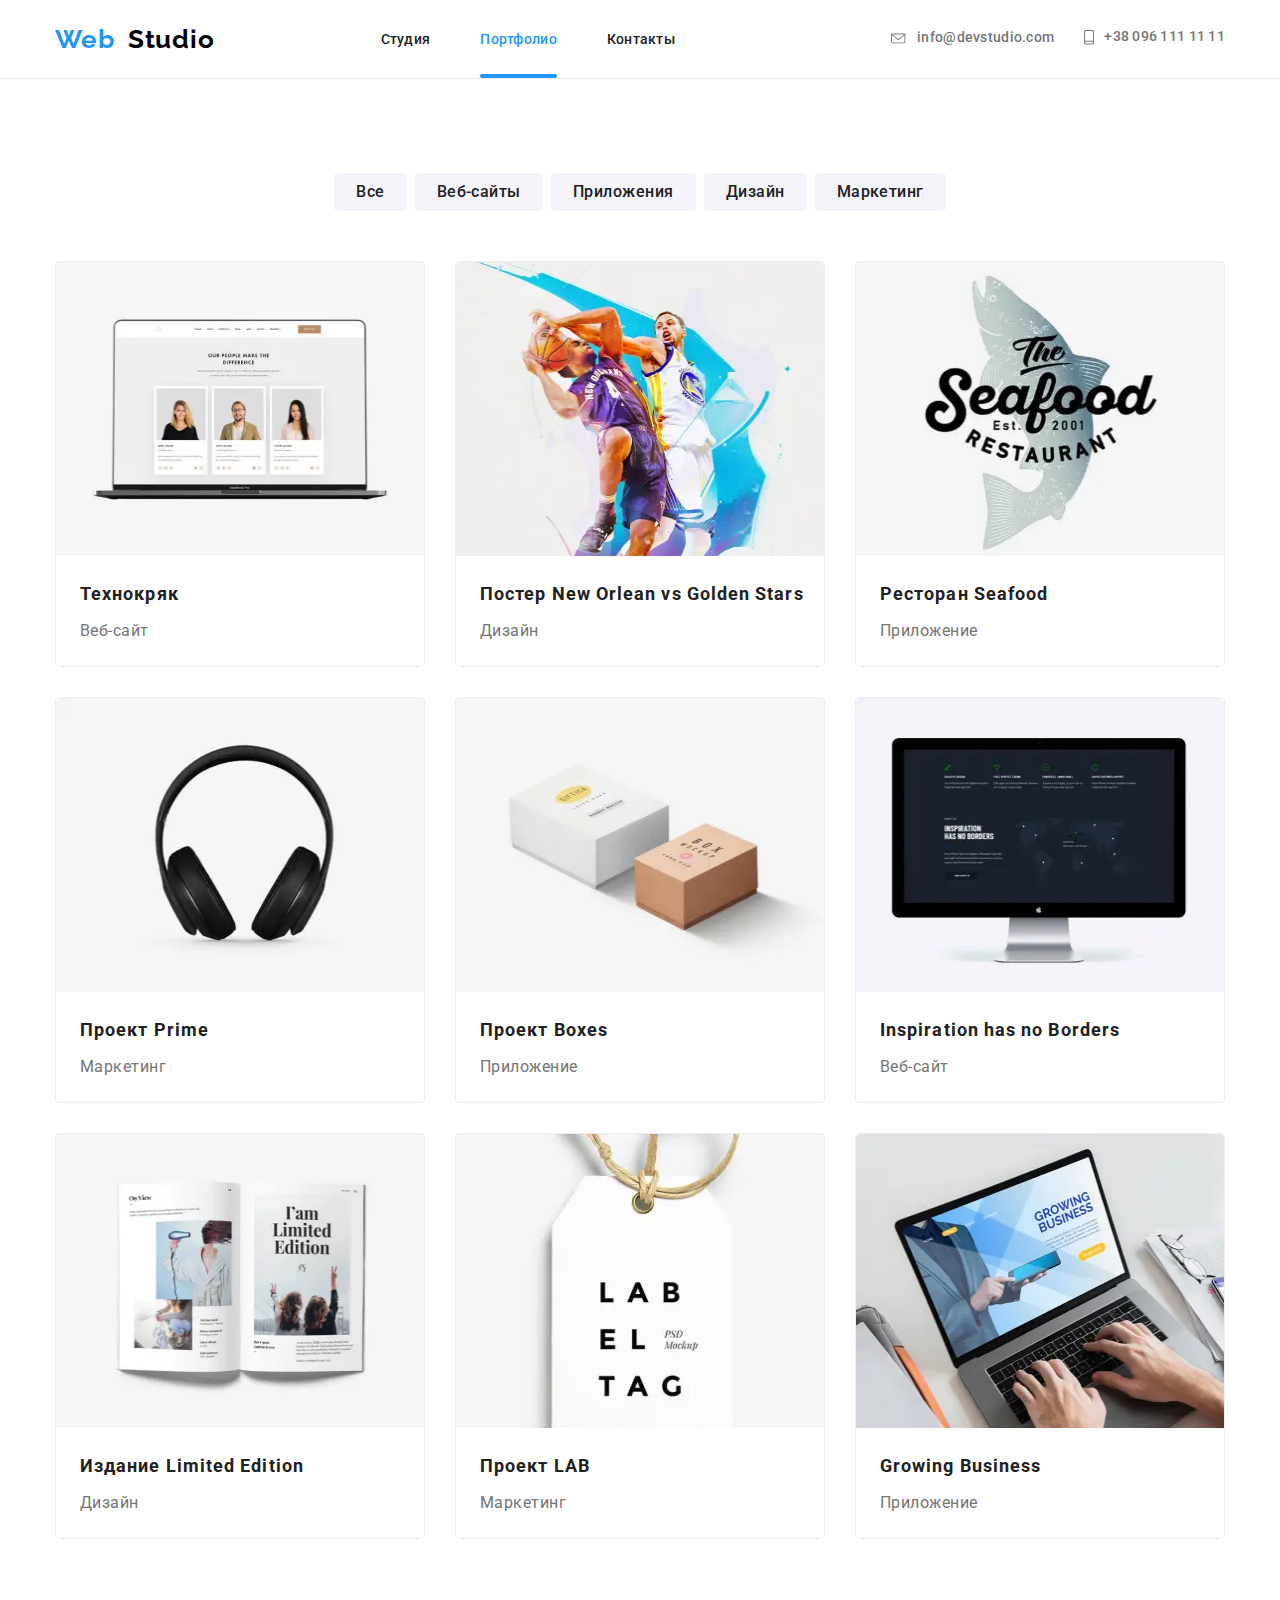
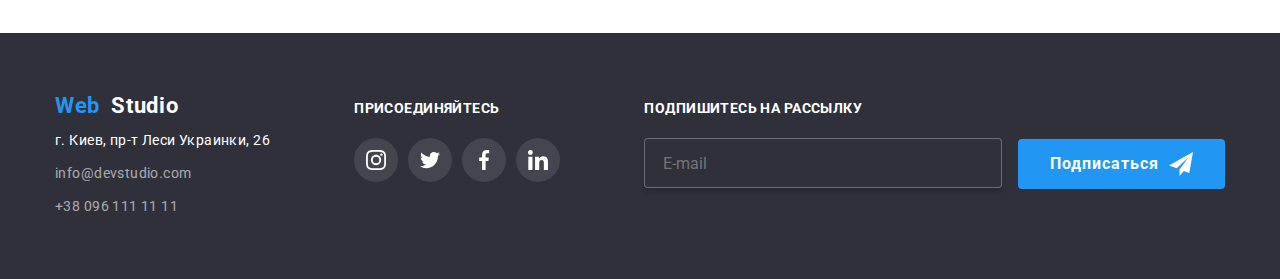
==== commit 5fb0bb7f: "Добавляет оформление" ====
--- a/portfolio.html
+++ b/portfolio.html
@@ -2,7 +2,7 @@
 <html lang="ru">
   <head>
     <meta charset="UTF-8" />
-    <meta name="viewport" content="width=device-width, initial-scale=1.0" />
+    <meta name="viewport" content="width=device-width, initial-scale=1" />
     <link
       href="https://fonts.googleapis.com/css2?family=Raleway:wght@700&family=Roboto:wght@400;500;700;900&display=swap"
       rel="stylesheet"
--- a/css/main.min.css
+++ b/css/main.min.css
@@ -1,2 +1,2 @@
-/*! modern-normalize v0.6.0 | MIT License | https://github.com/sindresorhus/modern-normalize */*,*::before,*::after{-webkit-box-sizing:border-box;box-sizing:border-box}:root{-moz-tab-size:4;-o-tab-size:4;tab-size:4}html{line-height:1.15;-webkit-text-size-adjust:100%}body{margin:0}body{font-family:system-ui,-apple-system,"Segoe UI",Roboto,Helvetica,Arial,sans-serif,"Apple Color Emoji","Segoe UI Emoji"}hr{height:0}abbr[title]{-webkit-text-decoration:underline dotted;text-decoration:underline dotted}b,strong{font-weight:bolder}code,kbd,samp,pre{font-family:SFMono-Regular, Consolas, "Liberation Mono", Menlo, monospace;font-size:1em}small{font-size:80%}sub,sup{font-size:75%;line-height:0;position:relative;vertical-align:baseline}sub{bottom:-0.25em}sup{top:-0.5em}button,input,optgroup,select,textarea{font-family:inherit;font-size:100%;line-height:1.15;margin:0}button,select{text-transform:none}button,[type="button"],[type="reset"],[type="submit"]{-webkit-appearance:button}button::-moz-focus-inner,[type="button"]::-moz-focus-inner,[type="reset"]::-moz-focus-inner,[type="submit"]::-moz-focus-inner{border-style:none;padding:0}button:-moz-focusring,[type="button"]:-moz-focusring,[type="reset"]:-moz-focusring,[type="submit"]:-moz-focusring{outline:1px dotted ButtonText}fieldset{padding:0.35em 0.75em 0.625em}legend{padding:0}progress{vertical-align:baseline}[type="number"]::-webkit-inner-spin-button,[type="number"]::-webkit-outer-spin-button{height:auto}[type="search"]{-webkit-appearance:textfield;outline-offset:-2px}[type="search"]::-webkit-search-decoration{-webkit-appearance:none}::-webkit-file-upload-button{-webkit-appearance:button;font:inherit}summary{display:list-item}.page-header .list,.page-footer .list,.advantage .list,.doing .list,.team .list,.customer .list,.projects .list{list-style:none;margin:0;padding:0}.page-header .link,.main-header .logo-head,.page-footer .link,.doing .link,.team .link,.projects-item .link{text-decoration:none;cursor:pointer}.page-footer .container,.advantage .container,.doing .container,.team .container,.customer .container,.projects .container{margin-left:auto;margin-right:auto;padding-left:15px;padding-right:15px}body{margin:0;font-family:"Roboto",sans-serif;color:#757575}img{display:block;max-width:100%;height:auto}.page-header{position:relative;background-color:#fff}@media screen and (max-width: 767px){.page-header.container{max-width:480px;margin-left:auto;margin-right:auto}}@media screen and (min-width: 768px){.page-header.container{display:-webkit-box;display:-ms-flexbox;display:flex;-webkit-box-align:center;-ms-flex-align:center;align-items:center;width:768px;margin-left:auto;margin-right:auto;padding-left:15px;padding-right:15px}}@media screen and (min-width: 1200px){.page-header.container{width:1600px;margin-left:auto;margin-right:auto}}.main-header{display:-webkit-box;display:-ms-flexbox;display:flex}@media screen and (max-width: 767px){.main-header{margin-left:auto;margin-right:auto;padding-left:15px;padding-right:15px;-webkit-box-align:center;-ms-flex-align:center;align-items:center;-webkit-box-pack:justify;-ms-flex-pack:justify;justify-content:space-between;max-width:480px;padding-top:16px;padding-bottom:16px}}@media screen and (min-width: 768px){.main-header{margin:0;padding:0}}.main-header .logo-head{font-family:"Raleway",sans-serif;text-decoration:none}@media screen and (max-width: 767px){.main-header .logo-head{font-weight:700;font-size:24px;line-height:1.16;letter-spacing:.03em}}@media screen and (min-width: 768px){.main-header .logo-head{font-weight:700;font-size:26px;line-height:1.19;letter-spacing:.03em}}.logo-web{color:#2196f3}.logo-nav{color:#000000}@media screen and (max-width: 767px){.menu-button{display:-webkit-inline-box;display:-ms-inline-flexbox;display:inline-flex;margin:0;padding:0;border:none;background-color:transparent}.menu-button:hover,.menu-button:focus .icon-menu{fill:#2196f3;cursor:pointer}.menu-button:hover,.menu-button:focus .icon-cross{fill:#2196f3;cursor:pointer}.menu-button .icon-cross{display:none}.menu-button.is-open .icon-cross{display:block}.menu-button.is-open .icon-menu{display:none}}@media screen and (min-width: 768px){.menu-button{display:none}}@media screen and (max-width: 767px){.menu-container{display:none;position:absolute;top:100%;left:0;max-width:480px;width:100%;height:393px;padding-top:20px;background-color:#fff;-webkit-box-shadow:0px 1px 3px rgba(0,0,0,0.16),0px 2px 4px rgba(0,0,0,0.08),0px 4px 8px rgba(0,0,0,0.04);box-shadow:0px 1px 3px rgba(0,0,0,0.16),0px 2px 4px rgba(0,0,0,0.08),0px 4px 8px rgba(0,0,0,0.04);text-align:center;z-index:1}.menu-container.is-open{display:block}}@media screen and (min-width: 768px){.menu-container{display:-webkit-box;display:-ms-flexbox;display:flex;-webkit-box-align:center;-ms-flex-align:center;align-items:center;margin-left:81px}}@media screen and (max-width: 767px){.main-nav{margin-bottom:60px}}@media screen and (min-width: 1200px){.main-nav{display:-webkit-box;display:-ms-flexbox;display:flex;margin-left:85px;outline:2px solid red}}@media screen and (min-width: 768px){.site-nav{display:-webkit-box;display:-ms-flexbox;display:flex}.site-nav .item:not(:last-child){margin-right:50px}}.site-nav .link.current{color:#2196f3}.site-nav .link.current::after{opacity:1}.site-nav .link{position:relative;color:#212121;-webkit-transition:color 250ms cubic-bezier(0.4, 0, 0.2, 1);transition:color 250ms cubic-bezier(0.4, 0, 0.2, 1)}@media screen and (max-width: 767px){.site-nav .link{display:inline-block;padding-top:40px;padding-bottom:12px;font-weight:500;font-size:18px;line-height:1.16;letter-spacing:.02em}}@media screen and (min-width: 768px){.site-nav .link{display:block;padding-top:32px;padding-bottom:32px;font-weight:500;font-size:14px;line-height:1;letter-spacing:.02em}}@media screen and (min-width: 1200px){.site-nav .link{display:block;padding-top:32px;padding-bottom:32px;font-weight:500;font-size:14px;line-height:1;letter-spacing:.02em}}.site-nav .link::after{position:absolute;content:'';left:0;bottom:0;display:block;width:100%;height:4px;background-color:#2196f3;border-radius:4px;opacity:0;-webkit-transition:opacity 250ms cubic-bezier(0.4, 0, 0.2, 1);transition:opacity 250ms cubic-bezier(0.4, 0, 0.2, 1)}.site-nav .link:hover{color:#2196f3;-webkit-transition:color 250ms cubic-bezier(0.4, 0, 0.2, 1);transition:color 250ms cubic-bezier(0.4, 0, 0.2, 1)}.site-nav .link:focus{color:#2196f3;-webkit-transition:color 250ms cubic-bezier(0.4, 0, 0.2, 1);transition:color 250ms cubic-bezier(0.4, 0, 0.2, 1)}@media screen and (min-width: 1200px){.cont-nav{margin-left:auto;display:-webkit-box;display:-ms-flexbox;display:flex;-webkit-box-align:center;-ms-flex-align:center;align-items:center}.cont-nav>.item.phone{margin-left:30px}}.cont-nav .link{color:#757575;-webkit-transition:color 250ms cubic-bezier(0.4, 0, 0.2, 1);transition:color 250ms cubic-bezier(0.4, 0, 0.2, 1)}@media screen and (max-width: 767px){.cont-nav .link{display:inline-block;font-weight:500;font-size:18px;line-height:1.16;letter-spacing:.02em}}@media screen and (min-width: 768px){.cont-nav .link{font-weight:500;font-size:12px;line-height:1.16;letter-spacing:.02em}}@media screen and (min-width: 1200px){.cont-nav .link{display:-webkit-inline-box;display:-ms-inline-flexbox;display:inline-flex;-webkit-box-align:center;-ms-flex-align:center;align-items:center;font-weight:500;font-size:14px;line-height:1.14;letter-spacing:.02em}}.cont-nav .link:hover,.cont-nav .link:focus{color:#2196f3;-webkit-transition:color 250ms cubic-bezier(0.4, 0, 0.2, 1);transition:color 250ms cubic-bezier(0.4, 0, 0.2, 1)}@media screen and (max-width: 767px){.cont-nav .mail.link{margin-bottom:12px}}.cont-nav .mail-icon{width:16px;height:11px;margin-right:10px;fill:currentColor;cursor:pointer}.cont-nav .phone-icon{width:10px;height:15px;margin-right:10px;fill:currentColor;cursor:pointer}.page-footer{padding-top:60px;padding-bottom:60px;background-color:#2f303a;color:#fff}@media screen and (max-width: 1199px){.page-footer{text-align:center}}@media screen and (min-width: 1200px){.page-footer{width:1600px}}@media screen and (max-width: 1199px){.page-footer .foot-child,.page-footer .foot-link{margin-bottom:60px}}@media screen and (max-width: 767px){.page-footer .container{width:450px}}@media screen and (min-width: 768px){.page-footer .container{width:768px;display:-webkit-box;display:-ms-flexbox;display:flex;-ms-flex-pack:distribute;justify-content:space-around}}@media screen and (min-width: 1200px){.page-footer .container{width:1200px}}.page-footer .link{color:rgba(255,255,255,0.6)}.page-footer b{display:inline-block;margin-bottom:21px;text-transform:uppercase;font-weight:700;font-size:14px;line-height:1.14;letter-spacing:.03em}@media screen and (min-width: 768px){.page-footer .container.info{display:-webkit-box;display:-ms-flexbox;display:flex;-ms-flex-wrap:wrap;flex-wrap:wrap}}@media screen and (min-width: 1200px){.page-footer .container.info{-webkit-box-align:baseline;-ms-flex-align:baseline;align-items:baseline;-webkit-box-pack:justify;-ms-flex-pack:justify;justify-content:space-between}}.page-footer .address{font-weight:400;font-size:14px;line-height:1.71;letter-spacing:.03em}.page-footer .logo-foot{color:#fff}.page-footer .logo-foot.link{display:inline-block;margin-bottom:10px}@media screen and (max-width: 1199px){.page-footer .logo-foot{font-weight:700;font-size:24px;line-height:1.16;letter-spacing:.03em}}@media screen and (min-width: 1200px){.page-footer .logo-foot{font-weight:700;font-size:22px;line-height:1.18;letter-spacing:.03em}}.address.company{margin-bottom:9px;font-family:inherit;font-style:normal}.address .link{font-family:inherit;font-style:normal}@media screen and (min-width: 1200px){.address .link{font-weight:400;font-size:14px;line-height:1.71;letter-spacing:.03em}}.address .link.mail{display:inline-block;margin-bottom:9px}.address .link:hover,.address .link:focus{color:#2196f3;-webkit-transition:color 250ms cubic-bezier(0.4, 0, 0.2, 1);transition:color 250ms cubic-bezier(0.4, 0, 0.2, 1)}.page-footer .input{padding:12px 18px;height:50px;border:1px solid rgba(255,255,255,0.3);-webkit-box-sizing:border-box;box-sizing:border-box;-webkit-box-shadow:0px 4px 4px rgba(0,0,0,0.15);box-shadow:0px 4px 4px rgba(0,0,0,0.15);border-radius:4px;color:#fff;background-color:#2f303a;outline:none}@media screen and (max-width: 767px){.page-footer .input{width:450px;margin-bottom:20px}}@media screen and (min-width: 768px) and (max-width: 1199px){.page-footer .input{display:-webkit-box;display:-ms-flexbox;display:flex;-webkit-box-align:center;-ms-flex-align:center;align-items:center;width:450px;margin-bottom:20px}}@media screen and (min-width: 1200px){.page-footer .input{width:358px;margin-bottom:0;margin-right:12px}}.social .list{display:-webkit-box;display:-ms-flexbox;display:flex;-webkit-box-pack:center;-ms-flex-pack:center;justify-content:center}.social .link{display:-webkit-box;display:-ms-flexbox;display:flex;-webkit-box-align:center;-ms-flex-align:center;align-items:center;-webkit-box-pack:center;-ms-flex-pack:center;justify-content:center;width:44px;height:44px;color:#afb1b8;background-color:rgba(255,255,255,0.1);border-radius:50%;-webkit-transition:background-color 250ms cubic-bezier(0.4, 0, 0.2, 1);transition:background-color 250ms cubic-bezier(0.4, 0, 0.2, 1);-webkit-transition:color 250ms cubic-bezier(0.4, 0, 0.2, 1);transition:color 250ms cubic-bezier(0.4, 0, 0.2, 1)}.social .link:hover,.social .link:focus{color:#fff;background-color:#2196f3;-webkit-transition:background-color 250ms cubic-bezier(0.4, 0, 0.2, 1);transition:background-color 250ms cubic-bezier(0.4, 0, 0.2, 1);-webkit-transition:color 250ms cubic-bezier(0.4, 0, 0.2, 1);transition:color 250ms cubic-bezier(0.4, 0, 0.2, 1);-webkit-transform:scale3d(1.1, 1.1, 1.1);transform:scale3d(1.1, 1.1, 1.1)}.social-icon{fill:currentColor}.foot-link .social .item{margin-right:10px}.foot-link .social .item:nth-child(4n){margin-right:0}.foot-link .link{color:#fff}.foot-link .link:hover,.foot-link .link:focus{color:#fff;-webkit-transition:color 250ms cubic-bezier(0.4, 0, 0.2, 1);transition:color 250ms cubic-bezier(0.4, 0, 0.2, 1)}.button.primary{display:-webkit-inline-box;display:-ms-inline-flexbox;display:inline-flex;-webkit-box-align:center;-ms-flex-align:center;align-items:center;text-align:center;min-width:200px;min-height:50px;border-radius:4px;padding:10px 32px;cursor:pointer;color:#fff;background-color:#2196f3;text-decoration:none;font-weight:700;font-size:16px;line-height:1.87;letter-spacing:.06em;border-color:transparent}.button.primary::after{content:'';width:24px;height:24px;margin-left:10px;background-image:url("../img/icon/icon-send.svg");background-size:contain}.backdrop{background-color:rgba(0,0,0,0.2);-webkit-transition:250ms cubic-bezier(0.4, 0, 0.2, 1);transition:250ms cubic-bezier(0.4, 0, 0.2, 1)}@media screen and (max-width: 1199px){.backdrop{padding:95px 16px;overflow-y:scroll;position:fixed;top:0;left:0;width:100%;height:100%}}@media screen and (min-width: 1200px){.backdrop{position:fixed;top:0;left:0;width:100%;height:100%}}.backdrop.is-hidden{opacity:0;pointer-events:none;-webkit-transition:250ms cubic-bezier(0.4, 0, 0.2, 1);transition:250ms cubic-bezier(0.4, 0, 0.2, 1)}.modal{position:absolute;top:50%;left:50%;-webkit-transform:translate(-50%, -50%);transform:translate(-50%, -50%);-webkit-box-shadow:0px 2px 1px rgba(0,0,0,0.2),0px 1px 1px rgba(0,0,0,0.14),0px 1px 3px rgba(0,0,0,0.12);box-shadow:0px 2px 1px rgba(0,0,0,0.2),0px 1px 1px rgba(0,0,0,0.14),0px 1px 3px rgba(0,0,0,0.12);border-radius:4px;background-color:#fff}@media screen and (max-width: 1199px){.modal{min-width:450px;min-height:609px}}@media screen and (min-width: 1200px){.modal{min-width:528px;min-height:581px}}.modal .icon-button{position:absolute;right:8px;top:8px;width:30px;height:30px;border-radius:50%;border:1px solid rgba(0,0,0,0.1);background-color:#fff;cursor:pointer}.icon-button:hover .icon-button-close{fill:#2196f3}.icon-button-close{fill:black}.form{padding:40px}@media screen and (max-width: 1199px){.form{width:450px;height:609px}}@media screen and (min-width: 1200px){.form{width:528px;height:581px}}.form-about{margin:0;padding:0;margin-bottom:30px;font-weight:700;font-size:20px;line-height:1.15;text-align:center;letter-spacing:0.03em;color:#212121}.form-field{position:relative;display:-webkit-box;display:-ms-flexbox;display:flex;-webkit-box-pack:center;-ms-flex-pack:center;justify-content:center;-webkit-box-align:center;-ms-flex-align:center;align-items:center;margin-bottom:28px}.form-input{width:100%;height:40px;padding:12px 8px 12px 42px;border:1px solid rgba(33,33,33,0.2);border-radius:4px;cursor:pointer}.form-text{position:absolute;top:25%;left:42px;font-weight:400;font-size:14px;line-height:1.71}.icon-form{position:absolute;top:85%;left:16px;-webkit-transform:translateY(-125%);transform:translateY(-125%);display:inline-block;color:black}.form-input:focus+.form-text{color:#2196f3;-webkit-transform:translate(-90%, -150%);transform:translate(-90%, -150%);-webkit-transition:250ms cubic-bezier(0.4, 0, 0.2, 1);transition:250ms cubic-bezier(0.4, 0, 0.2, 1)}.form-input:focus+.form-text.tel{-webkit-transform:translate(-50%, -150%);transform:translate(-50%, -150%)}.form-input:focus+.form-text.mail{-webkit-transform:translate(-60%, -150%);transform:translate(-60%, -150%)}.form-input:not(:placeholder-shown)+.form-text{-webkit-transform:translate(-90%, -150%);transform:translate(-90%, -150%)}.form-input:not(:placeholder-shown)+.form-text.tel{-webkit-transform:translate(-50%, -150%);transform:translate(-50%, -150%)}.form-input:not(:placeholder-shown)+.form-text.mail{-webkit-transform:translate(-60%, -150%);transform:translate(-60%, -150%)}.form-input:focus-within ~ .icon-form{fill:#2196f3}.form-input:focus{border-color:#2196f3;outline:none}.form-field.comments{margin-bottom:20px}.form-input.comments{height:120px;padding-left:16px;resize:none}.form-text.comments{top:12px;left:16px}.form-input:focus+.form-text.comments{-webkit-transform:translateY(-150%);transform:translateY(-150%)}.form-input:not(:placeholder-shown)+.form-text.comments{-webkit-transform:translateY(-150%);transform:translateY(-150%)}.consent{display:-webkit-box;display:-ms-flexbox;display:flex;-webkit-box-pack:center;-ms-flex-pack:center;justify-content:center;-webkit-box-align:center;-ms-flex-align:center;align-items:center;margin-bottom:30px;cursor:pointer}.check-input{position:absolute;width:1px;height:1px;margin:-1px;border:0;padding:0;clip:rect(0 0 0 0);overflow:hidden}.checkbox{width:15px;height:16px;margin:0;margin-right:5px;background-image:url("../img/icon/nocheck.svg");background-size:contain;background-repeat:no-repeat}.check-input:checked+.checkbox,.check-input:checked:focus+.checkbox{background-image:url("../img/icon/check.svg");background-size:contain;background-color:#2196f3;border-radius:4px}.text.consent{margin:0;padding:0;left:36px;font-weight:400;font-size:14px;line-height:1.71;letter-spacing:0.03em}@media screen and (max-width: 1199px){.text.consent{font-size:12px}}.text-link{font-weight:400;font-size:14px;line-height:1.71;color:#2196f3}@media screen and (max-width: 1199px){.text-link{font-size:12px}}.button-submit{display:block;margin-right:auto;margin-left:auto;min-width:200px;min-height:50px;border-radius:4px;padding:10px 32px;text-decoration:none;border-color:transparent;font-weight:700;font-size:16px;line-height:1.87;letter-spacing:0.06em;-webkit-box-shadow:0px 4px 4px rgba(0,0,0,0.15);box-shadow:0px 4px 4px rgba(0,0,0,0.15);background-color:#2196f3;color:#fff;cursor:pointer}@media screen and (max-width: 767px){.section.hero{max-width:480px;margin-left:auto;margin-right:auto}}@media screen and (min-width: 768px){.section.hero{width:768px;margin-left:auto;margin-right:auto}}@media screen and (min-width: 1200px){.section.hero{width:1600px;padding-top:0;padding-bottom:0;margin-left:auto;margin-right:auto}}.hero{text-align:center}.hero>.overley{width:100%;height:auto;background-color:#757575;background-repeat:no-repeat;background-position:center;background-size:cover}@media screen and (max-width: 767px){.hero>.overley{background-image:-webkit-gradient(linear, left top, right top, from(rgba(47,48,58,0.8)), to(rgba(47,48,58,0.8))),url("/img/hero/Header1.jpg");background-image:linear-gradient(to right, rgba(47,48,58,0.8), rgba(47,48,58,0.8)),url("/img/hero/Header1.jpg")}}@media screen and (min-width: 768px), screen and (-webkit-min-device-pixel-ratio: 2), screen and (min-resolution: 192dpi), screen and (min-resolution: 2dppx){.hero>.overley{background-image:-webkit-gradient(linear, left top, right top, from(rgba(47,48,58,0.8)), to(rgba(47,48,58,0.8))),url("/img/hero/Header2.jpg");background-image:linear-gradient(to right, rgba(47,48,58,0.8), rgba(47,48,58,0.8)),url("/img/hero/Header2.jpg")}}@media screen and (min-width: 1200px), screen and (-webkit-min-device-pixel-ratio: 3), screen and (min-resolution: 288dpi), screen and (min-resolution: 3dppx){.hero>.overley{background-image:-webkit-gradient(linear, left top, right top, from(rgba(47,48,58,0.8)), to(rgba(47,48,58,0.8))),url("/img/hero/Header3.jpg");background-image:linear-gradient(to right, rgba(47,48,58,0.8), rgba(47,48,58,0.8)),url("/img/hero/Header3.jpg")}}.hero .hero-title{margin-top:0;margin-bottom:46px;padding-top:200px;color:#fff;text-transform:uppercase;font-weight:900;font-size:44px;line-height:1.36;letter-spacing:.06em}@media screen and (max-width: 1199px){.hero .hero-title{font-weight:900;font-size:26px;line-height:1.61;letter-spacing:.06em;padding-top:118px}}.hero .button{min-width:200px;padding:10px 32px;text-align:center;margin-bottom:118px;text-decoration:none;font-weight:700;font-size:16px;line-height:1.88;letter-spacing:.06em;color:#fff;background-color:#2196f3;border-radius:4px;border-color:transparent;cursor:pointer}@media screen and (max-width: 767px){.section.advantage{padding-top:60px;padding-bottom:60px}}@media screen and (min-width: 768px){.section.advantage{padding-top:60px;padding-bottom:60px}}@media screen and (min-width: 1200px){.section.advantage{width:1600px;border-bottom:1px solid #ececec;padding-top:94px;padding-bottom:94px}}.visually-hidden{position:absolute !important;clip:rect(1px 1px 1px 1px);clip:rect(1px, 1px, 1px, 1px);padding:0 !important;border:0 !important;height:1px !important;width:1px !important;overflow:hidden}@media screen and (max-width: 767px){.advantage .container{max-width:480px}}@media screen and (min-width: 768px){.advantage .container{width:768px}}@media screen and (min-width: 1200px){.advantage .container{width:1200px}}@media screen and (min-width: 768px){.advantage .list{display:-webkit-box;display:-ms-flexbox;display:flex;-ms-flex-wrap:wrap;flex-wrap:wrap;margin:-15px}}@media screen and (min-width: 1200px){.advantage .list{display:-webkit-box;display:-ms-flexbox;display:flex}}@media screen and (max-width: 767px){.advantage .item{width:100%}}@media screen and (min-width: 768px){.advantage .item{width:calc((100% - 4 * 15px) / 2);margin:15px}}@media screen and (min-width: 1200px){.advantage .item{width:calc((100% - 8 * 15px) / 4)}}.advantage .background-icon{display:-webkit-box;display:-ms-flexbox;display:flex;-webkit-box-align:center;-ms-flex-align:center;align-items:center;-webkit-box-pack:center;-ms-flex-pack:center;justify-content:center;margin-bottom:30px;background-color:#f5f4fa}@media screen and (max-width: 767px){.advantage .background-icon{width:100%;height:120px}}@media screen and (min-width: 768px){.advantage .background-icon{width:354px;height:120px}}@media screen and (min-width: 1200px){.advantage .background-icon{width:270px;height:120px}}.antenna-icon{width:65px;height:70px;-webkit-box-align:center;-ms-flex-align:center;align-items:center}.section h2{margin-top:0;margin-bottom:50px;text-align:center;font-weight:700;font-size:36px;line-height:1.16;letter-spacing:.03em;color:#212121}.advantage-title{margin-top:0;margin-bottom:10px;font-weight:700;font-size:14px;line-height:1.14;letter-spacing:.03em;text-transform:uppercase;color:var(--title-text-color)}@media screen and (max-width: 767px){.advantage-title{text-align:center}}.advantage .text{margin-top:0;padding:0;font-weight:400;font-size:14px;line-height:1.71;letter-spacing:.03em}@media screen and (max-width: 767px){.advantage .text:not(:last-child){margin-bottom:30px}}@media screen and (min-width: 1200px){.advantage .text{margin-bottom:0}}@media screen and (max-width: 1199px){.section.doing{display:none}}@media screen and (min-width: 1200px){.section.doing{width:1600px;padding-top:94px;padding-bottom:94px}}.doing .container{width:1200px}.doing .list{display:-webkit-box;display:-ms-flexbox;display:flex;margin:-15px}.doing .item{position:relative;margin:15px;width:calc((100% - 6 * 15px) / 3);text-align:center}.doing .itemitem:nth-child(3n){margin-right:0;margin-bottom:0}.doing img{display:block}.doing .doing-text{position:absolute;width:100%;height:70px;bottom:0;margin:0;padding:27px;background:rgba(47,48,58,0.8);border-radius:0px 0px 4px 4px;font-weight:700;font-size:14px;line-height:1.14;letter-spacing:.03em;text-align:center;text-transform:uppercase;color:#fff}.section.team{background-color:#f5f4fa}@media screen and (max-width: 1199px){.section.team{padding-top:60px;padding-bottom:60px}}@media screen and (min-width: 1200px){.section.team{width:1600px;padding-top:94px;padding-bottom:94px}}@media screen and (max-width: 767px){.team .container{max-width:480px}}@media screen and (min-width: 768px){.team .container{width:768px}}@media screen and (min-width: 1200px){.team .container{width:1200px}}.team .link{color:#afb1b8}@media screen and (min-width: 768px){.team .list.cards{display:-webkit-box;display:-ms-flexbox;display:flex;-ms-flex-wrap:wrap;flex-wrap:wrap;margin:-15px}}@media screen and (min-width: 1200px){.team .list{display:-webkit-box;display:-ms-flexbox;display:flex;-webkit-box-pack:justify;-ms-flex-pack:justify;justify-content:space-between}}.team .img-team{display:block;max-width:100%;height:auto;margin-bottom:30px}.team .item.cards{background-color:#fff;border-radius:4px;-webkit-box-shadow:0px 2px 1px rgba(0,0,0,0.2),0px 1px 1px rgba(0,0,0,0.14),0px 1px 3px rgba(0,0,0,0.12);box-shadow:0px 2px 1px rgba(0,0,0,0.2),0px 1px 1px rgba(0,0,0,0.14),0px 1px 3px rgba(0,0,0,0.12)}@media screen and (max-width: 767px){.team .item.cards:not(:last-child){margin-bottom:30px}}@media screen and (min-width: 768px) and (max-width: 1199px){.team .item.cards{width:calc((100% - 4 * 15px) / 2);margin:15px}}@media screen and (min-width: 1200px){.team .item.cards{width:calc((100% - 8 * 15px) / 4);margin:15px}}.team .team-title{margin-top:0;margin-bottom:10px;font-weight:500;font-size:16px;line-height:1.19;letter-spacing:0.03em;color:#212121;text-align:center}.team .team-position{margin:0;margin-bottom:16px;font-weight:400;font-size:16px;line-height:1.19;letter-spacing:0.03em;text-align:center;color:#757575}.team .list.icon{display:-webkit-box;display:-ms-flexbox;display:flex;-webkit-box-pack:center;-ms-flex-pack:center;justify-content:center}@media screen and (min-width: 768px){.team .list.icon{margin-bottom:24px}}.team .item.social{margin-right:10px}.team .item.social:nth-child(4n){margin-right:0}.team .link{display:-webkit-box;display:-ms-flexbox;display:flex;-webkit-box-pack:center;-ms-flex-pack:center;justify-content:center;-webkit-box-align:center;-ms-flex-align:center;align-items:center;width:44px;height:44px;border-radius:50%}.team .social-icon{fill:currentColor}@media screen and (max-width: 767px){.section.customer{padding-top:60px;padding-bottom:60px}}@media screen and (min-width: 768px){.section.customer{padding-top:60px;padding-bottom:60px}}@media screen and (min-width: 1200px){.section.customer{width:1600px;padding-top:94px;padding-bottom:94px}}@media screen and (max-width: 767px){.customer .container{max-width:480px}}@media screen and (min-width: 768px){.customer .container{width:768px}}@media screen and (min-width: 1200px){.customer .container{width:1200px}}.customer .list{display:-webkit-box;display:-ms-flexbox;display:flex}@media screen and (max-width: 767px){.customer .list{-ms-flex-wrap:wrap;flex-wrap:wrap;margin:-15px}}@media screen and (min-width: 768px){.customer .list{-ms-flex-wrap:wrap;flex-wrap:wrap;margin:-15px}}@media screen and (min-width: 1200px){.customer .list{-ms-flex-wrap:nowrap;flex-wrap:nowrap}}.customer .link{display:-webkit-box;display:-ms-flexbox;display:flex;-webkit-box-align:center;-ms-flex-align:center;align-items:center;-webkit-box-pack:center;-ms-flex-pack:center;justify-content:center;width:170px;height:90px;color:#afb1b8;-webkit-transition:color 250ms cubic-bezier(0.4, 0, 0.2, 1);transition:color 250ms cubic-bezier(0.4, 0, 0.2, 1);text-decoration:none;cursor:pointer}@media screen and (max-width: 1199px){.customer .link{margin:auto}}.customer .link:hover,.customer .link:focus{color:#2196f3;-webkit-transition:color 250ms cubic-bezier(0.4, 0, 0.2, 1);transition:color 250ms cubic-bezier(0.4, 0, 0.2, 1)}.customer .item{border:1px solid #afb1b8;-webkit-box-sizing:border-box;box-sizing:border-box;border-radius:4px;-webkit-transition:border 250ms cubic-bezier(0.4, 0, 0.2, 1);transition:border 250ms cubic-bezier(0.4, 0, 0.2, 1)}@media screen and (max-width: 767px){.customer .item{width:calc((100% - 4 * 15px) / 2);margin:15px}}@media screen and (min-width: 768px){.customer .item{width:calc((100% - 6 * 15px) / 3);margin:15px}}@media screen and (min-width: 1200px){.customer .item{width:calc((100% - 12 * 15px) / 6)}}.customer .item:hover,.customer .item:focus{border:1px solid #2196f3;-webkit-transition:border 250ms cubic-bezier(0.4, 0, 0.2, 1);transition:border 250ms cubic-bezier(0.4, 0, 0.2, 1)}.customer .customer-icon{fill:currentColor;cursor:pointer}.projects{border-top:1px solid #ececec}@media screen and (max-width: 767px){.projects{position:relative}}@media screen and (max-width: 767px){.projects .container{width:480px}}@media screen and (min-width: 768px){.projects .container{width:768px}}@media screen and (min-width: 1200px){.projects .container{width:1200px}}@media screen and (max-width: 767px){.projects .list.container-btn{display:-webkit-box;display:-ms-flexbox;display:flex;-ms-flex-wrap:wrap;flex-wrap:wrap;padding-top:60px;margin-bottom:40px;text-align:center}.projects .list.container-btn li{margin-right:8px}.projects .list.container-btn li:nth-child(-n+3){margin-bottom:15px}.projects .list.container-btn li:nth-last-child(3){margin-right:0}.projects .list.container-btn li:nth-child(5n){margin-right:0}}@media screen and (min-width: 768px){.projects .list.container-btn{padding-top:60px;margin-bottom:40px;-webkit-box-pack:center;-ms-flex-pack:center;justify-content:center}}@media screen and (min-width: 768px) and (max-width: 1199px){.projects .list{display:-webkit-box;display:-ms-flexbox;display:flex;-ms-flex-wrap:wrap;flex-wrap:wrap;margin:-15px;padding-bottom:60px}}@media screen and (min-width: 1200px){.projects .list.container-btn{display:-webkit-box;display:-ms-flexbox;display:flex;-webkit-box-pack:center;-ms-flex-pack:center;justify-content:center;padding-top:94px;margin-bottom:50px;text-align:center}.projects .list.container-btn li{margin-right:8px}.projects .list.container-btn li:nth-child(5n){margin-right:0}.projects .list.cards{display:-webkit-box;display:-ms-flexbox;display:flex;-ms-flex-wrap:wrap;flex-wrap:wrap;padding-bottom:94px}}.button{padding:6px 22px;font-family:inherit;text-align:center;font-weight:500;font-size:16px;line-height:1.63;letter-spacing:.03em;border:transparent;border-radius:4px;color:#212121;background:#f5f4fa;-webkit-transition:background-color 250ms cubic-bezier(0.4, 0, 0.2, 1);transition:background-color 250ms cubic-bezier(0.4, 0, 0.2, 1);-webkit-transition:color 250ms cubic-bezier(0.4, 0, 0.2, 1);transition:color 250ms cubic-bezier(0.4, 0, 0.2, 1);-webkit-transition:-webkit-box-shadow 250ms cubic-bezier(0.4, 0, 0.2, 1);transition:-webkit-box-shadow 250ms cubic-bezier(0.4, 0, 0.2, 1);transition:box-shadow 250ms cubic-bezier(0.4, 0, 0.2, 1);transition:box-shadow 250ms cubic-bezier(0.4, 0, 0.2, 1), -webkit-box-shadow 250ms cubic-bezier(0.4, 0, 0.2, 1)}.button:hover,.button:focus{color:#fff;background-color:#2196f3;-webkit-box-shadow:0px 2px 2px rgba(0,0,0,0.12),0px 1px 2px rgba(0,0,0,0.08),0px 3px 1px rgba(0,0,0,0.1);box-shadow:0px 2px 2px rgba(0,0,0,0.12),0px 1px 2px rgba(0,0,0,0.08),0px 3px 1px rgba(0,0,0,0.1)}.projects-item{border:1px solid #eeeeee;border-radius:5px}@media screen and (max-width: 767px){.projects-item:nth-child(-n+8){margin-bottom:30px}}@media screen and (min-width: 768px){.projects-item{width:calc((100% - 4 * 15px) / 2);margin:15px}}@media screen and (min-width: 1200px){.projects-item{width:calc((100% - 6 * 15px) / 3);margin:15px}}.projects-item:hover .text-projects{opacity:1;-webkit-transform:translateY(0);transform:translateY(0)}.projects-item .box{position:relative}.projects-item .link{color:#757575;display:block}.projects-item .link:focus .text-projects{opacity:1;-webkit-transform:translateY(0);transform:translateY(0)}.img-portfolio{border-radius:5px 5px 0px 0px}@media screen and (max-width: 767px){.img-portfolio{width:450px;height:294px}}@media screen and (min-width: 768px){.img-portfolio{width:354px;height:294px}}@media screen and (min-width: 1200px){.img-portfolio{width:370px;height:294px}}.title-primary{margin-top:0;margin-bottom:0;color:white}.title-projects{margin-top:0;margin-bottom:4px;padding-left:24px;padding-top:20px;font-weight:700;font-size:18px;line-height:2;letter-spacing:.06em;color:#212121}.text{margin-top:0;margin-bottom:0px;padding-bottom:20px;padding-left:24px;color:#757575;font-weight:400;font-size:16px;line-height:1.88;letter-spacing:.03em}.text-projects{position:absolute;top:0;right:0;margin-top:0;margin-bottom:0;font-weight:400;font-size:18px;line-height:1.87;letter-spacing:.03em;color:#fff;background-color:rgba(33,150,243,0.9);opacity:1;-webkit-transform:translateY(100%);transform:translateY(100%);-webkit-transition:-webkit-transform 250ms cubic-bezier(0.4, 0, 0.2, 1);transition:-webkit-transform 250ms cubic-bezier(0.4, 0, 0.2, 1);transition:transform 250ms cubic-bezier(0.4, 0, 0.2, 1);transition:transform 250ms cubic-bezier(0.4, 0, 0.2, 1), -webkit-transform 250ms cubic-bezier(0.4, 0, 0.2, 1)}@media screen and (max-width: 767px){.text-projects{width:450px;height:294px;padding:77px 24px}}@media screen and (min-width: 768px){.text-projects{padding:49px 24px;width:354px;height:294px}}@media screen and (min-width: 1200px){.text-projects{padding:63px 24px;width:370px;height:294px}}.cards .link:hover,.cards .link:focus{-webkit-transition:-webkit-box-shadow 250ms cubic-bezier(0.4, 0, 0.2, 1);transition:-webkit-box-shadow 250ms cubic-bezier(0.4, 0, 0.2, 1);transition:box-shadow 250ms cubic-bezier(0.4, 0, 0.2, 1);transition:box-shadow 250ms cubic-bezier(0.4, 0, 0.2, 1), -webkit-box-shadow 250ms cubic-bezier(0.4, 0, 0.2, 1);-webkit-box-shadow:1px 4px 6px rgba(0,0,0,0.16),0px 4px 4px rgba(0,0,0,0.06),0px 1px 1px rgba(0,0,0,0.12);box-shadow:1px 4px 6px rgba(0,0,0,0.16),0px 4px 4px rgba(0,0,0,0.06),0px 1px 1px rgba(0,0,0,0.12);cursor:pointer}.box{overflow:hidden}
+/*! modern-normalize v0.6.0 | MIT License | https://github.com/sindresorhus/modern-normalize */*,*::before,*::after{-webkit-box-sizing:border-box;box-sizing:border-box}:root{-moz-tab-size:4;-o-tab-size:4;tab-size:4}html{line-height:1.15;-webkit-text-size-adjust:100%}body{margin:0}body{font-family:system-ui,-apple-system,"Segoe UI",Roboto,Helvetica,Arial,sans-serif,"Apple Color Emoji","Segoe UI Emoji"}hr{height:0}abbr[title]{-webkit-text-decoration:underline dotted;text-decoration:underline dotted}b,strong{font-weight:bolder}code,kbd,samp,pre{font-family:SFMono-Regular, Consolas, "Liberation Mono", Menlo, monospace;font-size:1em}small{font-size:80%}sub,sup{font-size:75%;line-height:0;position:relative;vertical-align:baseline}sub{bottom:-0.25em}sup{top:-0.5em}button,input,optgroup,select,textarea{font-family:inherit;font-size:100%;line-height:1.15;margin:0}button,select{text-transform:none}button,[type="button"],[type="reset"],[type="submit"]{-webkit-appearance:button}button::-moz-focus-inner,[type="button"]::-moz-focus-inner,[type="reset"]::-moz-focus-inner,[type="submit"]::-moz-focus-inner{border-style:none;padding:0}button:-moz-focusring,[type="button"]:-moz-focusring,[type="reset"]:-moz-focusring,[type="submit"]:-moz-focusring{outline:1px dotted ButtonText}fieldset{padding:0.35em 0.75em 0.625em}legend{padding:0}progress{vertical-align:baseline}[type="number"]::-webkit-inner-spin-button,[type="number"]::-webkit-outer-spin-button{height:auto}[type="search"]{-webkit-appearance:textfield;outline-offset:-2px}[type="search"]::-webkit-search-decoration{-webkit-appearance:none}::-webkit-file-upload-button{-webkit-appearance:button;font:inherit}summary{display:list-item}.page-header .list,.page-footer .list,.advantage .list,.doing .list,.team .list,.customer .list,.projects .list{list-style:none;margin:0;padding:0}.page-header .link,.main-header .logo-head,.page-footer .link,.doing .link,.team .link,.projects-item .link{text-decoration:none;cursor:pointer}.page-header.container,.page-footer .container,.advantage .container,.doing .container,.team .container,.customer .container,.projects .container{margin-left:auto;margin-right:auto;padding-left:15px;padding-right:15px}body{margin:0;font-family:"Roboto",sans-serif;color:#757575}img{display:block;max-width:100%;height:auto}.page-header{position:relative;background-color:#fff}@media screen and (max-width: 767px){.page-header.container{width:480px}}@media screen and (min-width: 768px){.page-header.container{display:-webkit-box;display:-ms-flexbox;display:flex;-webkit-box-align:center;-ms-flex-align:center;align-items:center;width:768px}}@media screen and (min-width: 1200px){.page-header.container{width:1200px}}.main-header{display:-webkit-box;display:-ms-flexbox;display:flex}@media screen and (max-width: 767px){.main-header{margin-left:auto;margin-right:auto;padding-left:15px;padding-right:15px;-webkit-box-align:center;-ms-flex-align:center;align-items:center;-webkit-box-pack:justify;-ms-flex-pack:justify;justify-content:space-between;max-width:480px;padding-top:16px;padding-bottom:16px}}@media screen and (min-width: 768px){.main-header{margin:0;padding:0}}.main-header .logo-head{font-family:"Raleway",sans-serif;text-decoration:none}@media screen and (max-width: 767px){.main-header .logo-head{font-weight:700;font-size:24px;line-height:1.16;letter-spacing:.03em}}@media screen and (min-width: 768px){.main-header .logo-head{font-weight:700;font-size:26px;line-height:1.19;letter-spacing:.03em}}.logo-web{color:#2196f3}.logo-nav{color:#000000}@media screen and (max-width: 767px){.menu-button{display:-webkit-inline-box;display:-ms-inline-flexbox;display:inline-flex;margin:0;padding:0;border:none;background-color:transparent}.menu-button:hover,.menu-button:focus .icon-menu{fill:#2196f3;cursor:pointer}.menu-button:hover,.menu-button:focus .icon-cross{fill:#2196f3;cursor:pointer}.menu-button .icon-cross{display:none}.menu-button.is-open .icon-cross{display:block}.menu-button.is-open .icon-menu{display:none}}@media screen and (min-width: 768px){.menu-button{display:none}}@media screen and (max-width: 767px){.menu-container{display:none;position:absolute;top:100%;left:0;max-width:480px;width:100%;height:393px;padding-top:20px;background-color:#fff;-webkit-box-shadow:0px 1px 3px rgba(0,0,0,0.16),0px 2px 4px rgba(0,0,0,0.08),0px 4px 8px rgba(0,0,0,0.04);box-shadow:0px 1px 3px rgba(0,0,0,0.16),0px 2px 4px rgba(0,0,0,0.08),0px 4px 8px rgba(0,0,0,0.04);text-align:center;z-index:1}.menu-container.is-open{display:block}}@media screen and (min-width: 768px){.menu-container{display:-webkit-box;display:-ms-flexbox;display:flex;-webkit-box-align:center;-ms-flex-align:center;align-items:center;-webkit-box-pack:justify;-ms-flex-pack:justify;justify-content:space-between;-webkit-box-flex:1;-ms-flex-positive:1;flex-grow:1;margin-left:81px}}@media screen and (max-width: 767px){.main-nav{margin-bottom:60px}}@media screen and (min-width: 1200px){.main-nav{display:-webkit-box;display:-ms-flexbox;display:flex;margin-left:85px}}@media screen and (min-width: 768px){.site-nav{display:-webkit-box;display:-ms-flexbox;display:flex}.site-nav .item:not(:last-child){margin-right:50px}}.site-nav .link.current{color:#2196f3}.site-nav .link.current::after{opacity:1}.site-nav .link{position:relative;color:#212121;-webkit-transition:color 250ms cubic-bezier(0.4, 0, 0.2, 1);transition:color 250ms cubic-bezier(0.4, 0, 0.2, 1)}@media screen and (max-width: 767px){.site-nav .link{display:inline-block;padding-top:40px;padding-bottom:12px;font-weight:500;font-size:18px;line-height:1.16;letter-spacing:.02em}}@media screen and (min-width: 768px){.site-nav .link{display:block;padding-top:32px;padding-bottom:32px;font-weight:500;font-size:14px;line-height:1;letter-spacing:.02em}}@media screen and (min-width: 1200px){.site-nav .link{display:block;padding-top:32px;padding-bottom:32px;font-weight:500;font-size:14px;line-height:1;letter-spacing:.02em}}.site-nav .link::after{position:absolute;content:'';left:0;bottom:0;display:block;width:100%;height:4px;background-color:#2196f3;border-radius:4px;opacity:0;-webkit-transition:opacity 250ms cubic-bezier(0.4, 0, 0.2, 1);transition:opacity 250ms cubic-bezier(0.4, 0, 0.2, 1)}.site-nav .link:hover{color:#2196f3;-webkit-transition:color 250ms cubic-bezier(0.4, 0, 0.2, 1);transition:color 250ms cubic-bezier(0.4, 0, 0.2, 1)}.site-nav .link:focus{color:#2196f3;-webkit-transition:color 250ms cubic-bezier(0.4, 0, 0.2, 1);transition:color 250ms cubic-bezier(0.4, 0, 0.2, 1)}@media screen and (min-width: 1200px){.cont-nav{margin-left:auto;display:-webkit-box;display:-ms-flexbox;display:flex;-webkit-box-align:center;-ms-flex-align:center;align-items:center}.cont-nav>.item.phone{margin-left:30px}}@media screen and (min-width: 780px) and (max-width: 1199px){.cont-nav .item.mail{margin-bottom:10px}}.cont-nav .link{color:#757575;-webkit-transition:color 250ms cubic-bezier(0.4, 0, 0.2, 1);transition:color 250ms cubic-bezier(0.4, 0, 0.2, 1)}@media screen and (max-width: 767px){.cont-nav .link{display:inline-block;font-weight:500;font-size:18px;line-height:1.16;letter-spacing:.02em}}@media screen and (min-width: 768px){.cont-nav .link{font-weight:500;font-size:12px;line-height:1.16;letter-spacing:.02em}}@media screen and (min-width: 1200px){.cont-nav .link{display:-webkit-inline-box;display:-ms-inline-flexbox;display:inline-flex;-webkit-box-align:center;-ms-flex-align:center;align-items:center;font-weight:500;font-size:14px;line-height:1.14;letter-spacing:.02em}}.cont-nav .link:hover,.cont-nav .link:focus{color:#2196f3;-webkit-transition:color 250ms cubic-bezier(0.4, 0, 0.2, 1);transition:color 250ms cubic-bezier(0.4, 0, 0.2, 1)}@media screen and (max-width: 767px){.cont-nav .mail.link{margin-bottom:12px}}.cont-nav .mail-icon{width:16px;height:11px;margin-right:10px;fill:currentColor;cursor:pointer}.cont-nav .phone-icon{width:10px;height:15px;margin-right:10px;fill:currentColor;cursor:pointer}.page-footer{padding-top:60px;padding-bottom:60px;background-color:#2f303a;color:#fff}@media screen and (max-width: 1199px){.page-footer{text-align:center}}@media screen and (max-width: 1199px){.page-footer .foot-child,.page-footer .foot-link{margin-bottom:60px}}@media screen and (max-width: 767px){.page-footer .container{width:480px}}@media screen and (min-width: 768px){.page-footer .container{width:768px;display:-webkit-box;display:-ms-flexbox;display:flex;-ms-flex-pack:distribute;justify-content:space-around}}@media screen and (min-width: 1200px){.page-footer .container{width:1200px}}.page-footer .link{color:rgba(255,255,255,0.6)}.page-footer b{display:inline-block;margin-bottom:21px;text-transform:uppercase;font-weight:700;font-size:14px;line-height:1.14;letter-spacing:.03em}@media screen and (min-width: 768px){.page-footer .container.info{display:-webkit-box;display:-ms-flexbox;display:flex;-ms-flex-wrap:wrap;flex-wrap:wrap}}@media screen and (min-width: 1200px){.page-footer .container.info{-webkit-box-align:baseline;-ms-flex-align:baseline;align-items:baseline;-webkit-box-pack:justify;-ms-flex-pack:justify;justify-content:space-between}}.page-footer .address{font-weight:400;font-size:14px;line-height:1.71;letter-spacing:.03em}.page-footer .logo-foot{color:#fff}.page-footer .logo-foot.link{display:inline-block;margin-bottom:10px}@media screen and (max-width: 1199px){.page-footer .logo-foot{font-weight:700;font-size:24px;line-height:1.16;letter-spacing:.03em}}@media screen and (min-width: 1200px){.page-footer .logo-foot{font-weight:700;font-size:22px;line-height:1.18;letter-spacing:.03em}}.address.company{margin-bottom:9px;font-family:inherit;font-style:normal}.address .link{font-family:inherit;font-style:normal}@media screen and (min-width: 1200px){.address .link{font-weight:400;font-size:14px;line-height:1.71;letter-spacing:.03em}}.address .link.mail{display:inline-block;margin-bottom:9px}.address .link:hover,.address .link:focus{color:#2196f3;-webkit-transition:color 250ms cubic-bezier(0.4, 0, 0.2, 1);transition:color 250ms cubic-bezier(0.4, 0, 0.2, 1)}.page-footer .input{padding:12px 18px;height:50px;border:1px solid rgba(255,255,255,0.3);-webkit-box-sizing:border-box;box-sizing:border-box;-webkit-box-shadow:0px 4px 4px rgba(0,0,0,0.15);box-shadow:0px 4px 4px rgba(0,0,0,0.15);border-radius:4px;color:#fff;background-color:#2f303a;outline:none}@media screen and (max-width: 767px){.page-footer .input{max-width:100%;width:450px;margin-bottom:20px}}@media screen and (min-width: 768px) and (max-width: 1199px){.page-footer .input{display:-webkit-box;display:-ms-flexbox;display:flex;-webkit-box-align:center;-ms-flex-align:center;align-items:center;width:450px;margin-bottom:20px}}@media screen and (min-width: 1200px){.page-footer .input{width:358px;margin-bottom:0;margin-right:12px}}.social .list{display:-webkit-box;display:-ms-flexbox;display:flex;-webkit-box-pack:center;-ms-flex-pack:center;justify-content:center}.social .link{display:-webkit-box;display:-ms-flexbox;display:flex;-webkit-box-align:center;-ms-flex-align:center;align-items:center;-webkit-box-pack:center;-ms-flex-pack:center;justify-content:center;width:44px;height:44px;color:#afb1b8;background-color:rgba(255,255,255,0.1);border-radius:50%;-webkit-transition:background-color 250ms cubic-bezier(0.4, 0, 0.2, 1);transition:background-color 250ms cubic-bezier(0.4, 0, 0.2, 1);-webkit-transition:color 250ms cubic-bezier(0.4, 0, 0.2, 1);transition:color 250ms cubic-bezier(0.4, 0, 0.2, 1)}.social .link:hover,.social .link:focus{color:#fff;background-color:#2196f3;-webkit-transition:background-color 250ms cubic-bezier(0.4, 0, 0.2, 1);transition:background-color 250ms cubic-bezier(0.4, 0, 0.2, 1);-webkit-transition:color 250ms cubic-bezier(0.4, 0, 0.2, 1);transition:color 250ms cubic-bezier(0.4, 0, 0.2, 1);-webkit-transform:scale3d(1.1, 1.1, 1.1);transform:scale3d(1.1, 1.1, 1.1)}.social-icon{fill:currentColor}.foot-link .social .item{margin-right:10px}.foot-link .social .item:nth-child(4n){margin-right:0}.foot-link .link{color:#fff}.foot-link .link:hover,.foot-link .link:focus{color:#fff;-webkit-transition:color 250ms cubic-bezier(0.4, 0, 0.2, 1);transition:color 250ms cubic-bezier(0.4, 0, 0.2, 1)}.button.primary{display:-webkit-inline-box;display:-ms-inline-flexbox;display:inline-flex;-webkit-box-align:center;-ms-flex-align:center;align-items:center;text-align:center;min-width:200px;min-height:50px;border-radius:4px;padding:10px 32px;cursor:pointer;color:#fff;background-color:#2196f3;text-decoration:none;font-weight:700;font-size:16px;line-height:1.87;letter-spacing:.06em;border-color:transparent}.button.primary::after{content:'';width:24px;height:24px;margin-left:10px;background-image:url("../img/icon/icon-send.svg");background-size:contain}.backdrop{background-color:rgba(0,0,0,0.2);-webkit-transition:250ms cubic-bezier(0.4, 0, 0.2, 1);transition:250ms cubic-bezier(0.4, 0, 0.2, 1)}@media screen and (max-width: 1199px){.backdrop{padding:95px 16px;overflow-y:scroll;position:fixed;top:0;left:0;width:100%;height:100%}}@media screen and (min-width: 1200px){.backdrop{position:fixed;top:0;left:0;width:100%;height:100%}}.backdrop.is-hidden{opacity:0;pointer-events:none;-webkit-transition:250ms cubic-bezier(0.4, 0, 0.2, 1);transition:250ms cubic-bezier(0.4, 0, 0.2, 1)}.modal{position:absolute;top:50%;left:50%;-webkit-transform:translate(-50%, -50%);transform:translate(-50%, -50%);-webkit-box-shadow:0px 2px 1px rgba(0,0,0,0.2),0px 1px 1px rgba(0,0,0,0.14),0px 1px 3px rgba(0,0,0,0.12);box-shadow:0px 2px 1px rgba(0,0,0,0.2),0px 1px 1px rgba(0,0,0,0.14),0px 1px 3px rgba(0,0,0,0.12);border-radius:4px;background-color:#fff}@media screen and (max-width: 480px){.modal{width:450px;min-height:609px}}@media screen and (min-width: 481px){.modal{width:450px;min-height:609px;position:absolute;top:50%;left:50%}}@media screen and (min-width: 1200px){.modal{width:528px;min-height:581px}}.modal .icon-button{position:absolute;right:8px;top:8px;width:30px;height:30px;border-radius:50%;border:1px solid rgba(0,0,0,0.1);background-color:#fff;cursor:pointer}.icon-button:hover .icon-button-close{fill:#2196f3}.icon-button-close{fill:black}.form{padding:40px}@media screen and (max-width: 1199px){.form{width:450px;height:609px}}@media screen and (min-width: 1200px){.form{width:528px;height:581px}}.form-about{margin:0;padding:0;margin-bottom:30px;font-weight:700;font-size:20px;line-height:1.15;text-align:center;letter-spacing:0.03em;color:#212121}.form-field{position:relative;display:-webkit-box;display:-ms-flexbox;display:flex;-webkit-box-pack:center;-ms-flex-pack:center;justify-content:center;-webkit-box-align:center;-ms-flex-align:center;align-items:center;margin-bottom:28px}.form-input{width:100%;height:40px;padding:12px 8px 12px 42px;border:1px solid rgba(33,33,33,0.2);border-radius:4px;cursor:pointer}.form-text{position:absolute;top:25%;left:42px;font-weight:400;font-size:14px;line-height:1.71}.icon-form{position:absolute;top:85%;left:16px;-webkit-transform:translateY(-125%);transform:translateY(-125%);display:inline-block;color:black}.form-input:focus+.form-text{color:#2196f3;-webkit-transform:translate(-90%, -150%);transform:translate(-90%, -150%);-webkit-transition:250ms cubic-bezier(0.4, 0, 0.2, 1);transition:250ms cubic-bezier(0.4, 0, 0.2, 1)}.form-input:focus+.form-text.tel{-webkit-transform:translate(-50%, -150%);transform:translate(-50%, -150%)}.form-input:focus+.form-text.mail{-webkit-transform:translate(-60%, -150%);transform:translate(-60%, -150%)}.form-input:not(:placeholder-shown)+.form-text{-webkit-transform:translate(-90%, -150%);transform:translate(-90%, -150%)}.form-input:not(:placeholder-shown)+.form-text.tel{-webkit-transform:translate(-50%, -150%);transform:translate(-50%, -150%)}.form-input:not(:placeholder-shown)+.form-text.mail{-webkit-transform:translate(-60%, -150%);transform:translate(-60%, -150%)}.form-input:focus-within ~ .icon-form{fill:#2196f3}.form-input:focus{border-color:#2196f3;outline:none}.form-field.comments{margin-bottom:20px}.form-input.comments{height:120px;padding-left:16px;resize:none}.form-text.comments{top:12px;left:16px}.form-input:focus+.form-text.comments{-webkit-transform:translateY(-150%);transform:translateY(-150%)}.form-input:not(:placeholder-shown)+.form-text.comments{-webkit-transform:translateY(-150%);transform:translateY(-150%)}.consent{display:-webkit-box;display:-ms-flexbox;display:flex;-webkit-box-pack:center;-ms-flex-pack:center;justify-content:center;-webkit-box-align:center;-ms-flex-align:center;align-items:center;margin-bottom:30px;cursor:pointer}.check-input{position:absolute;width:1px;height:1px;margin:-1px;border:0;padding:0;clip:rect(0 0 0 0);overflow:hidden}.checkbox{width:15px;height:16px;margin:0;margin-right:5px;background-image:url("../img/icon/nocheck.svg");background-size:contain;background-repeat:no-repeat}.check-input:checked+.checkbox,.check-input:checked:focus+.checkbox{background-image:url("../img/icon/check.svg");background-size:contain;background-color:#2196f3;border-radius:4px}.text.consent{margin:0;padding:0;left:36px;font-weight:400;font-size:14px;line-height:1.71;letter-spacing:0.03em}@media screen and (max-width: 1199px){.text.consent{font-size:12px}}.text-link{font-weight:400;font-size:14px;line-height:1.71;color:#2196f3}@media screen and (max-width: 1199px){.text-link{font-size:12px}}.button-submit{display:block;margin-right:auto;margin-left:auto;min-width:200px;min-height:50px;border-radius:4px;padding:10px 32px;text-decoration:none;border-color:transparent;font-weight:700;font-size:16px;line-height:1.87;letter-spacing:0.06em;-webkit-box-shadow:0px 4px 4px rgba(0,0,0,0.15);box-shadow:0px 4px 4px rgba(0,0,0,0.15);background-color:#2196f3;color:#fff;cursor:pointer}.section.hero{margin-left:auto;margin-right:auto}@media screen and (max-width: 767px){.section.hero{max-width:480px;height:400px}}@media screen and (min-width: 768px){.section.hero{max-width:768px}}@media screen and (min-width: 1200px){.section.hero{max-width:1600px;padding-top:0;padding-bottom:0}}.overley{background-color:#757575;background-repeat:no-repeat;background-position:center;background-size:cover;background-image:-webkit-gradient(linear, left top, right top, from(rgba(47,48,58,0.8)), to(rgba(47,48,58,0.8))),url("../img/hero/hero-mob.jpg");background-image:linear-gradient(to right, rgba(47,48,58,0.8), rgba(47,48,58,0.8)),url("../img/hero/hero-mob.jpg")}@media screen and (-webkit-min-device-pixel-ratio: 2), screen and (min-resolution: 2dppx){.overley{background-image:-webkit-gradient(linear, left top, right top, from(rgba(47,48,58,0.8)), to(rgba(47,48,58,0.8))),url("../img/hero/hero-mob@2x.jpg");background-image:linear-gradient(to right, rgba(47,48,58,0.8), rgba(47,48,58,0.8)),url("../img/hero/hero-mob@2x.jpg")}}@media screen and (min-width: 576px){.overley{background-image:-webkit-gradient(linear, left top, right top, from(rgba(47,48,58,0.8)), to(rgba(47,48,58,0.8))),url("../img/hero/hero-tablet.jpg");background-image:linear-gradient(to right, rgba(47,48,58,0.8), rgba(47,48,58,0.8)),url("../img/hero/hero-tablet.jpg")}}@media screen and (min-width: 576px) and (-webkit-min-device-pixel-ratio: 2), screen and (min-width: 576px) and (min-resolution: 2dppx){.overley{background-image:-webkit-gradient(linear, left top, right top, from(rgba(47,48,58,0.8)), to(rgba(47,48,58,0.8))),url("../img/hero/hero-tablet@2x.jpg");background-image:linear-gradient(to right, rgba(47,48,58,0.8), rgba(47,48,58,0.8)),url("../img/hero/hero-tablet@2x.jpg")}}@media screen and (min-width: 960px){.overley{background-image:-webkit-gradient(linear, left top, right top, from(rgba(47,48,58,0.8)), to(rgba(47,48,58,0.8))),url("../img/hero/hero-desctop.jpg");background-image:linear-gradient(to right, rgba(47,48,58,0.8), rgba(47,48,58,0.8)),url("../img/hero/hero-desctop.jpg")}}@media screen and (min-width: 960px) and (-webkit-min-device-pixel-ratio: 2), screen and (min-width: 960px) and (min-resolution: 2dppx){.overley{background-image:-webkit-gradient(linear, left top, right top, from(rgba(47,48,58,0.8)), to(rgba(47,48,58,0.8))),url("../img/hero/hero-desctop@2x.jpg");background-image:linear-gradient(to right, rgba(47,48,58,0.8), rgba(47,48,58,0.8)),url("../img/hero/hero-desctop@2x.jpg")}}.hero{text-align:center}.hero .hero-title{margin-top:0;margin-bottom:46px;padding-top:200px;color:#fff;text-transform:uppercase;font-weight:900;font-size:44px;line-height:1.36;letter-spacing:.06em}@media screen and (max-width: 1199px){.hero .hero-title{font-weight:900;font-size:26px;line-height:1.61;letter-spacing:.06em;padding-top:118px}}.hero .button{min-width:200px;padding:10px 32px;text-align:center;margin-bottom:118px;text-decoration:none;font-weight:700;font-size:16px;line-height:1.88;letter-spacing:.06em;color:#fff;background-color:#2196f3;border-radius:4px;border-color:transparent;cursor:pointer}@media screen and (max-width: 767px){.section.advantage{padding-top:60px;padding-bottom:60px}}@media screen and (min-width: 768px){.section.advantage{padding-top:60px;padding-bottom:60px}}@media screen and (min-width: 1200px){.section.advantage{border-bottom:1px solid #ececec;padding-top:94px;padding-bottom:94px}}.visually-hidden{position:absolute !important;clip:rect(1px 1px 1px 1px);clip:rect(1px, 1px, 1px, 1px);padding:0 !important;border:0 !important;height:1px !important;width:1px !important;overflow:hidden}@media screen and (max-width: 767px){.advantage .container{width:480px}}@media screen and (min-width: 768px){.advantage .container{width:768px}}@media screen and (min-width: 1200px){.advantage .container{width:1200px}}@media screen and (min-width: 768px){.advantage .list{display:-webkit-box;display:-ms-flexbox;display:flex;-ms-flex-wrap:wrap;flex-wrap:wrap;margin:-15px}}@media screen and (min-width: 1200px){.advantage .list{display:-webkit-box;display:-ms-flexbox;display:flex}}@media screen and (max-width: 767px){.advantage .item{width:100%;margin-bottom:30px}.advantage .item:last-child{margin-bottom:0}}@media screen and (min-width: 768px){.advantage .item{width:calc((100% - 4 * 15px) / 2);margin:15px}}@media screen and (min-width: 1200px){.advantage .item{width:calc((100% - 8 * 15px) / 4)}}.advantage .background-icon{display:-webkit-box;display:-ms-flexbox;display:flex;-webkit-box-align:center;-ms-flex-align:center;align-items:center;-webkit-box-pack:center;-ms-flex-pack:center;justify-content:center;margin-bottom:30px;background-color:#f5f4fa}@media screen and (max-width: 767px){.advantage .background-icon{width:100%;height:120px}}@media screen and (min-width: 768px){.advantage .background-icon{width:354px;height:120px}}@media screen and (min-width: 1200px){.advantage .background-icon{width:270px;height:120px}}.antenna-icon{width:65px;height:70px;-webkit-box-align:center;-ms-flex-align:center;align-items:center}.section h2{margin-top:0;margin-bottom:50px;text-align:center;font-weight:700;font-size:36px;line-height:1.16;letter-spacing:.03em;color:#212121}.advantage-title{margin-top:0;margin-bottom:10px;font-weight:700;font-size:14px;line-height:1.14;letter-spacing:.03em;text-transform:uppercase;color:var(--title-text-color)}@media screen and (max-width: 767px){.advantage-title{text-align:center}}.advantage .text{margin-top:0;padding:0;font-weight:400;font-size:14px;line-height:1.71;letter-spacing:.03em}@media screen and (max-width: 767px){.advantage .text:not(:last-child){margin-bottom:30px}}@media screen and (min-width: 1200px){.advantage .text{margin-bottom:0}}@media screen and (max-width: 1199px){.section.doing{display:none}}@media screen and (min-width: 1200px){.section.doing{padding-top:94px;padding-bottom:94px}}.doing .container{width:1200px}.doing .list{display:-webkit-box;display:-ms-flexbox;display:flex;margin:-15px}.doing .item{position:relative;margin:15px;width:calc((100% - 6 * 15px) / 3);text-align:center}.doing .itemitem:nth-child(3n){margin-right:0;margin-bottom:0}.doing img{display:block}.doing .doing-text{position:absolute;width:100%;height:70px;bottom:0;margin:0;padding:27px;background:rgba(47,48,58,0.8);border-radius:0px 0px 4px 4px;font-weight:700;font-size:14px;line-height:1.14;letter-spacing:.03em;text-align:center;text-transform:uppercase;color:#fff}.section.team{background-color:#f5f4fa}@media screen and (max-width: 1199px){.section.team{padding-top:60px;padding-bottom:60px}}@media screen and (min-width: 1200px){.section.team{padding-top:94px;padding-bottom:94px}}@media screen and (max-width: 767px){.team .container{width:480px}}@media screen and (min-width: 768px){.team .container{width:768px}}@media screen and (min-width: 1200px){.team .container{width:1200px}}.team .link{color:#afb1b8}@media screen and (min-width: 768px){.team .list.cards{display:-webkit-box;display:-ms-flexbox;display:flex;-ms-flex-wrap:wrap;flex-wrap:wrap;margin:-15px}}@media screen and (min-width: 1200px){.team .list{display:-webkit-box;display:-ms-flexbox;display:flex;-webkit-box-pack:justify;-ms-flex-pack:justify;justify-content:space-between}}.team .img-team{display:block;max-width:100%;height:auto;margin-bottom:30px}.team .item.cards{background-color:#fff;border-radius:4px;-webkit-box-shadow:0px 2px 1px rgba(0,0,0,0.2),0px 1px 1px rgba(0,0,0,0.14),0px 1px 3px rgba(0,0,0,0.12);box-shadow:0px 2px 1px rgba(0,0,0,0.2),0px 1px 1px rgba(0,0,0,0.14),0px 1px 3px rgba(0,0,0,0.12)}@media screen and (max-width: 767px){.team .item.cards:not(:last-child){margin-bottom:30px}}@media screen and (min-width: 768px) and (max-width: 1199px){.team .item.cards{width:calc((100% - 4 * 15px) / 2);margin:15px}}@media screen and (min-width: 1200px){.team .item.cards{width:calc((100% - 8 * 15px) / 4);margin:15px}}.team .team-title{margin-top:0;margin-bottom:10px;font-weight:500;font-size:16px;line-height:1.19;letter-spacing:0.03em;color:#212121;text-align:center}.team .team-position{margin:0;margin-bottom:16px;font-weight:400;font-size:16px;line-height:1.19;letter-spacing:0.03em;text-align:center;color:#757575}.team .list.icon{display:-webkit-box;display:-ms-flexbox;display:flex;-webkit-box-pack:center;-ms-flex-pack:center;justify-content:center}@media screen and (min-width: 768px){.team .list.icon{margin-bottom:24px}}.team .item.social{margin-right:10px}.team .item.social:nth-child(4n){margin-right:0}.team .link{display:-webkit-box;display:-ms-flexbox;display:flex;-webkit-box-pack:center;-ms-flex-pack:center;justify-content:center;-webkit-box-align:center;-ms-flex-align:center;align-items:center;width:44px;height:44px;border-radius:50%}.team .social-icon{fill:currentColor}@media screen and (max-width: 1199px){.section.customer{padding-top:60px;padding-bottom:60px}}@media screen and (min-width: 1200px){.section.customer{padding-top:94px;padding-bottom:94px}}@media screen and (max-width: 767px){.customer .container{width:480px}}@media screen and (min-width: 768px){.customer .container{width:768px}}@media screen and (min-width: 1200px){.customer .container{width:1200px}}.customer .list{display:-webkit-box;display:-ms-flexbox;display:flex}@media screen and (max-width: 767px){.customer .list{-ms-flex-wrap:wrap;flex-wrap:wrap;margin:-15px}}@media screen and (min-width: 768px){.customer .list{-ms-flex-wrap:wrap;flex-wrap:wrap;margin:-15px}}@media screen and (min-width: 1200px){.customer .list{-ms-flex-wrap:nowrap;flex-wrap:nowrap}}.customer .link{display:-webkit-box;display:-ms-flexbox;display:flex;-webkit-box-align:center;-ms-flex-align:center;align-items:center;-webkit-box-pack:center;-ms-flex-pack:center;justify-content:center;width:170px;height:90px;color:#afb1b8;-webkit-transition:color 250ms cubic-bezier(0.4, 0, 0.2, 1);transition:color 250ms cubic-bezier(0.4, 0, 0.2, 1);text-decoration:none;cursor:pointer}@media screen and (max-width: 1199px){.customer .link{margin:auto}}.customer .link:hover,.customer .link:focus{color:#2196f3;-webkit-transition:color 250ms cubic-bezier(0.4, 0, 0.2, 1);transition:color 250ms cubic-bezier(0.4, 0, 0.2, 1)}.customer .item{border:1px solid #afb1b8;-webkit-box-sizing:border-box;box-sizing:border-box;border-radius:4px;-webkit-transition:border 250ms cubic-bezier(0.4, 0, 0.2, 1);transition:border 250ms cubic-bezier(0.4, 0, 0.2, 1)}@media screen and (max-width: 767px){.customer .item{width:calc((100% - 4 * 15px) / 2);margin:15px}}@media screen and (min-width: 768px){.customer .item{width:calc((100% - 6 * 15px) / 3);margin:15px}}@media screen and (min-width: 1200px){.customer .item{width:calc((100% - 12 * 15px) / 6)}}.customer .item:hover,.customer .item:focus{border:1px solid #2196f3;-webkit-transition:border 250ms cubic-bezier(0.4, 0, 0.2, 1);transition:border 250ms cubic-bezier(0.4, 0, 0.2, 1)}.customer .customer-icon{fill:currentColor;cursor:pointer}.projects{border-top:1px solid #ececec}@media screen and (max-width: 767px){.projects{position:relative}}@media screen and (max-width: 767px){.projects .container{width:480px}}@media screen and (min-width: 768px){.projects .container{width:768px}}@media screen and (min-width: 1200px){.projects .container{width:1200px}}@media screen and (max-width: 767px){.projects .list.container-btn{display:-webkit-box;display:-ms-flexbox;display:flex;-ms-flex-wrap:wrap;flex-wrap:wrap;padding-top:60px;margin-bottom:40px;text-align:center}.projects .list.container-btn li{margin-right:8px}.projects .list.container-btn li:nth-child(-n+3){margin-bottom:15px}.projects .list.container-btn li:nth-last-child(3){margin-right:0}.projects .list.container-btn li:nth-child(5n){margin-right:0}}@media screen and (min-width: 768px){.projects .list.container-btn{padding-top:60px;margin-bottom:40px;-webkit-box-pack:center;-ms-flex-pack:center;justify-content:center}}@media screen and (min-width: 768px) and (max-width: 1199px){.projects .list.container-btn{display:-webkit-box;display:-ms-flexbox;display:flex;-ms-flex-wrap:wrap;flex-wrap:wrap}}@media screen and (min-width: 1200px){.projects .list.container-btn{display:-webkit-box;display:-ms-flexbox;display:flex;-webkit-box-pack:center;-ms-flex-pack:center;justify-content:center;padding-top:94px;margin-bottom:50px;text-align:center}.projects .list.container-btn li{margin-right:8px}.projects .list.container-btn li:nth-child(5n){margin-right:0}}@media screen and (min-width: 768px){.list.cards{display:-webkit-box;display:-ms-flexbox;display:flex;-ms-flex-wrap:wrap;flex-wrap:wrap;margin:-15px;padding-bottom:60px}}@media screen and (min-width: 1200px){.list.cards{padding-bottom:94px}}.button{padding:6px 22px;font-family:inherit;text-align:center;font-weight:500;font-size:16px;line-height:1.63;letter-spacing:.03em;border:transparent;border-radius:4px;color:#212121;background:#f5f4fa;-webkit-transition:background-color 250ms cubic-bezier(0.4, 0, 0.2, 1);transition:background-color 250ms cubic-bezier(0.4, 0, 0.2, 1);-webkit-transition:color 250ms cubic-bezier(0.4, 0, 0.2, 1);transition:color 250ms cubic-bezier(0.4, 0, 0.2, 1);-webkit-transition:-webkit-box-shadow 250ms cubic-bezier(0.4, 0, 0.2, 1);transition:-webkit-box-shadow 250ms cubic-bezier(0.4, 0, 0.2, 1);transition:box-shadow 250ms cubic-bezier(0.4, 0, 0.2, 1);transition:box-shadow 250ms cubic-bezier(0.4, 0, 0.2, 1), -webkit-box-shadow 250ms cubic-bezier(0.4, 0, 0.2, 1)}.button:hover,.button:focus{color:#fff;background-color:#2196f3;-webkit-box-shadow:0px 2px 2px rgba(0,0,0,0.12),0px 1px 2px rgba(0,0,0,0.08),0px 3px 1px rgba(0,0,0,0.1);box-shadow:0px 2px 2px rgba(0,0,0,0.12),0px 1px 2px rgba(0,0,0,0.08),0px 3px 1px rgba(0,0,0,0.1)}.projects-item{border:1px solid #eeeeee;border-radius:5px}@media screen and (max-width: 767px){.projects-item:nth-child(-n+8){margin-bottom:30px}}@media screen and (min-width: 768px){.projects-item{width:calc((100% - 4 * 15px) / 2);margin:15px}}@media screen and (min-width: 1200px){.projects-item{width:calc((100% - 6 * 15px) / 3);margin:15px}}.projects-item:hover .text-projects{opacity:1;-webkit-transform:translateY(0);transform:translateY(0)}.projects-item .box{position:relative}.projects-item .link{color:#757575;display:block}.projects-item .link:focus .text-projects{opacity:1;-webkit-transform:translateY(0);transform:translateY(0)}.img-portfolio{border-radius:5px 5px 0px 0px}@media screen and (max-width: 767px){.img-portfolio{width:450px;height:294px}}@media screen and (min-width: 768px){.img-portfolio{width:354px;height:294px}}@media screen and (min-width: 1200px){.img-portfolio{width:370px;height:294px}}.title-primary{margin-top:0;margin-bottom:0;color:white}.title-projects{margin-top:0;margin-bottom:4px;padding-left:24px;padding-top:20px;font-weight:700;font-size:18px;line-height:2;letter-spacing:.06em;color:#212121}.text{margin-top:0;margin-bottom:0px;padding-bottom:20px;padding-left:24px;color:#757575;font-weight:400;font-size:16px;line-height:1.88;letter-spacing:.03em}.text-projects{position:absolute;top:0;right:0;margin-top:0;margin-bottom:0;font-weight:400;font-size:18px;line-height:1.87;letter-spacing:.03em;color:#fff;background-color:rgba(33,150,243,0.9);opacity:1;-webkit-transform:translateY(100%);transform:translateY(100%);-webkit-transition:-webkit-transform 250ms cubic-bezier(0.4, 0, 0.2, 1);transition:-webkit-transform 250ms cubic-bezier(0.4, 0, 0.2, 1);transition:transform 250ms cubic-bezier(0.4, 0, 0.2, 1);transition:transform 250ms cubic-bezier(0.4, 0, 0.2, 1), -webkit-transform 250ms cubic-bezier(0.4, 0, 0.2, 1)}@media screen and (max-width: 767px){.text-projects{width:450px;height:294px;padding:77px 24px}}@media screen and (min-width: 768px){.text-projects{padding:49px 24px;width:354px;height:294px}}@media screen and (min-width: 1200px){.text-projects{padding:63px 24px;width:370px;height:294px}}.cards .link:hover,.cards .link:focus{-webkit-transition:-webkit-box-shadow 250ms cubic-bezier(0.4, 0, 0.2, 1);transition:-webkit-box-shadow 250ms cubic-bezier(0.4, 0, 0.2, 1);transition:box-shadow 250ms cubic-bezier(0.4, 0, 0.2, 1);transition:box-shadow 250ms cubic-bezier(0.4, 0, 0.2, 1), -webkit-box-shadow 250ms cubic-bezier(0.4, 0, 0.2, 1);-webkit-box-shadow:1px 4px 6px rgba(0,0,0,0.16),0px 4px 4px rgba(0,0,0,0.06),0px 1px 1px rgba(0,0,0,0.12);box-shadow:1px 4px 6px rgba(0,0,0,0.16),0px 4px 4px rgba(0,0,0,0.06),0px 1px 1px rgba(0,0,0,0.12);cursor:pointer}.box{overflow:hidden}
 /*# sourceMappingURL=main.min.css.map */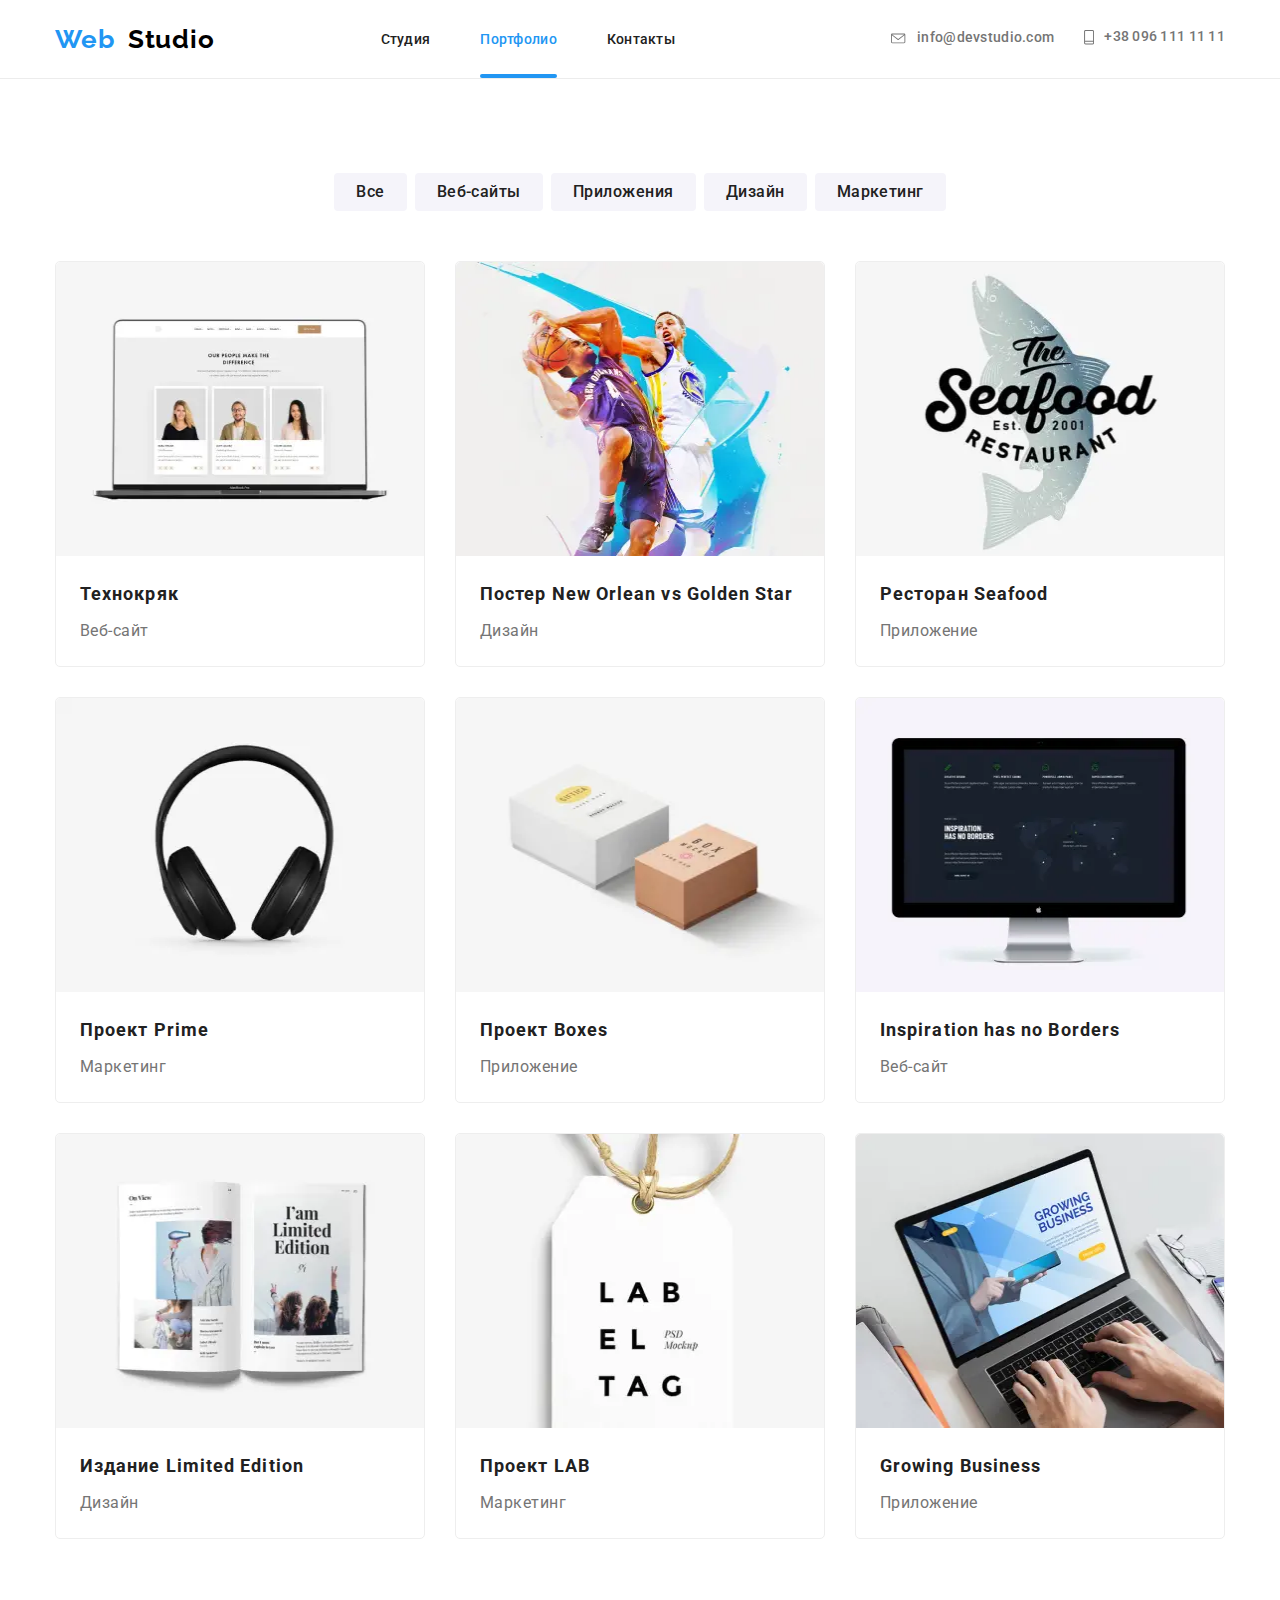
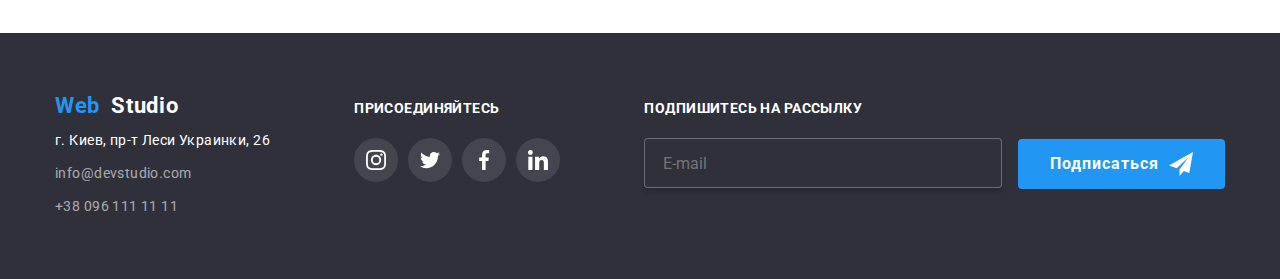
==== commit e42c8056: "Исправляет минимальный запрос медиа" ====
--- a/portfolio.html
+++ b/portfolio.html
@@ -118,7 +118,7 @@
               на защищённые сервера конкурентов.
             </p>
             </div>
-              <h2 class="title-projects">Постер New Orlean vs Golden Stars</h2>
+              <h2 class="title-projects">Постер New Orlean vs Golden Star</h2>
               <p class="text">Дизайн</p>
               
             </li></a>
--- a/css/main.min.css
+++ b/css/main.min.css
@@ -1,2 +1,2 @@
-/*! modern-normalize v0.6.0 | MIT License | https://github.com/sindresorhus/modern-normalize */*,*::before,*::after{-webkit-box-sizing:border-box;box-sizing:border-box}:root{-moz-tab-size:4;-o-tab-size:4;tab-size:4}html{line-height:1.15;-webkit-text-size-adjust:100%}body{margin:0}body{font-family:system-ui,-apple-system,"Segoe UI",Roboto,Helvetica,Arial,sans-serif,"Apple Color Emoji","Segoe UI Emoji"}hr{height:0}abbr[title]{-webkit-text-decoration:underline dotted;text-decoration:underline dotted}b,strong{font-weight:bolder}code,kbd,samp,pre{font-family:SFMono-Regular, Consolas, "Liberation Mono", Menlo, monospace;font-size:1em}small{font-size:80%}sub,sup{font-size:75%;line-height:0;position:relative;vertical-align:baseline}sub{bottom:-0.25em}sup{top:-0.5em}button,input,optgroup,select,textarea{font-family:inherit;font-size:100%;line-height:1.15;margin:0}button,select{text-transform:none}button,[type="button"],[type="reset"],[type="submit"]{-webkit-appearance:button}button::-moz-focus-inner,[type="button"]::-moz-focus-inner,[type="reset"]::-moz-focus-inner,[type="submit"]::-moz-focus-inner{border-style:none;padding:0}button:-moz-focusring,[type="button"]:-moz-focusring,[type="reset"]:-moz-focusring,[type="submit"]:-moz-focusring{outline:1px dotted ButtonText}fieldset{padding:0.35em 0.75em 0.625em}legend{padding:0}progress{vertical-align:baseline}[type="number"]::-webkit-inner-spin-button,[type="number"]::-webkit-outer-spin-button{height:auto}[type="search"]{-webkit-appearance:textfield;outline-offset:-2px}[type="search"]::-webkit-search-decoration{-webkit-appearance:none}::-webkit-file-upload-button{-webkit-appearance:button;font:inherit}summary{display:list-item}.page-header .list,.page-footer .list,.advantage .list,.doing .list,.team .list,.customer .list,.projects .list{list-style:none;margin:0;padding:0}.page-header .link,.main-header .logo-head,.page-footer .link,.doing .link,.team .link,.projects-item .link{text-decoration:none;cursor:pointer}.page-header.container,.page-footer .container,.advantage .container,.doing .container,.team .container,.customer .container,.projects .container{margin-left:auto;margin-right:auto;padding-left:15px;padding-right:15px}body{margin:0;font-family:"Roboto",sans-serif;color:#757575}img{display:block;max-width:100%;height:auto}.page-header{position:relative;background-color:#fff}@media screen and (max-width: 767px){.page-header.container{width:480px}}@media screen and (min-width: 768px){.page-header.container{display:-webkit-box;display:-ms-flexbox;display:flex;-webkit-box-align:center;-ms-flex-align:center;align-items:center;width:768px}}@media screen and (min-width: 1200px){.page-header.container{width:1200px}}.main-header{display:-webkit-box;display:-ms-flexbox;display:flex}@media screen and (max-width: 767px){.main-header{margin-left:auto;margin-right:auto;padding-left:15px;padding-right:15px;-webkit-box-align:center;-ms-flex-align:center;align-items:center;-webkit-box-pack:justify;-ms-flex-pack:justify;justify-content:space-between;max-width:480px;padding-top:16px;padding-bottom:16px}}@media screen and (min-width: 768px){.main-header{margin:0;padding:0}}.main-header .logo-head{font-family:"Raleway",sans-serif;text-decoration:none}@media screen and (max-width: 767px){.main-header .logo-head{font-weight:700;font-size:24px;line-height:1.16;letter-spacing:.03em}}@media screen and (min-width: 768px){.main-header .logo-head{font-weight:700;font-size:26px;line-height:1.19;letter-spacing:.03em}}.logo-web{color:#2196f3}.logo-nav{color:#000000}@media screen and (max-width: 767px){.menu-button{display:-webkit-inline-box;display:-ms-inline-flexbox;display:inline-flex;margin:0;padding:0;border:none;background-color:transparent}.menu-button:hover,.menu-button:focus .icon-menu{fill:#2196f3;cursor:pointer}.menu-button:hover,.menu-button:focus .icon-cross{fill:#2196f3;cursor:pointer}.menu-button .icon-cross{display:none}.menu-button.is-open .icon-cross{display:block}.menu-button.is-open .icon-menu{display:none}}@media screen and (min-width: 768px){.menu-button{display:none}}@media screen and (max-width: 767px){.menu-container{display:none;position:absolute;top:100%;left:0;max-width:480px;width:100%;height:393px;padding-top:20px;background-color:#fff;-webkit-box-shadow:0px 1px 3px rgba(0,0,0,0.16),0px 2px 4px rgba(0,0,0,0.08),0px 4px 8px rgba(0,0,0,0.04);box-shadow:0px 1px 3px rgba(0,0,0,0.16),0px 2px 4px rgba(0,0,0,0.08),0px 4px 8px rgba(0,0,0,0.04);text-align:center;z-index:1}.menu-container.is-open{display:block}}@media screen and (min-width: 768px){.menu-container{display:-webkit-box;display:-ms-flexbox;display:flex;-webkit-box-align:center;-ms-flex-align:center;align-items:center;-webkit-box-pack:justify;-ms-flex-pack:justify;justify-content:space-between;-webkit-box-flex:1;-ms-flex-positive:1;flex-grow:1;margin-left:81px}}@media screen and (max-width: 767px){.main-nav{margin-bottom:60px}}@media screen and (min-width: 1200px){.main-nav{display:-webkit-box;display:-ms-flexbox;display:flex;margin-left:85px}}@media screen and (min-width: 768px){.site-nav{display:-webkit-box;display:-ms-flexbox;display:flex}.site-nav .item:not(:last-child){margin-right:50px}}.site-nav .link.current{color:#2196f3}.site-nav .link.current::after{opacity:1}.site-nav .link{position:relative;color:#212121;-webkit-transition:color 250ms cubic-bezier(0.4, 0, 0.2, 1);transition:color 250ms cubic-bezier(0.4, 0, 0.2, 1)}@media screen and (max-width: 767px){.site-nav .link{display:inline-block;padding-top:40px;padding-bottom:12px;font-weight:500;font-size:18px;line-height:1.16;letter-spacing:.02em}}@media screen and (min-width: 768px){.site-nav .link{display:block;padding-top:32px;padding-bottom:32px;font-weight:500;font-size:14px;line-height:1;letter-spacing:.02em}}@media screen and (min-width: 1200px){.site-nav .link{display:block;padding-top:32px;padding-bottom:32px;font-weight:500;font-size:14px;line-height:1;letter-spacing:.02em}}.site-nav .link::after{position:absolute;content:'';left:0;bottom:0;display:block;width:100%;height:4px;background-color:#2196f3;border-radius:4px;opacity:0;-webkit-transition:opacity 250ms cubic-bezier(0.4, 0, 0.2, 1);transition:opacity 250ms cubic-bezier(0.4, 0, 0.2, 1)}.site-nav .link:hover{color:#2196f3;-webkit-transition:color 250ms cubic-bezier(0.4, 0, 0.2, 1);transition:color 250ms cubic-bezier(0.4, 0, 0.2, 1)}.site-nav .link:focus{color:#2196f3;-webkit-transition:color 250ms cubic-bezier(0.4, 0, 0.2, 1);transition:color 250ms cubic-bezier(0.4, 0, 0.2, 1)}@media screen and (min-width: 1200px){.cont-nav{margin-left:auto;display:-webkit-box;display:-ms-flexbox;display:flex;-webkit-box-align:center;-ms-flex-align:center;align-items:center}.cont-nav>.item.phone{margin-left:30px}}@media screen and (min-width: 780px) and (max-width: 1199px){.cont-nav .item.mail{margin-bottom:10px}}.cont-nav .link{color:#757575;-webkit-transition:color 250ms cubic-bezier(0.4, 0, 0.2, 1);transition:color 250ms cubic-bezier(0.4, 0, 0.2, 1)}@media screen and (max-width: 767px){.cont-nav .link{display:inline-block;font-weight:500;font-size:18px;line-height:1.16;letter-spacing:.02em}}@media screen and (min-width: 768px){.cont-nav .link{font-weight:500;font-size:12px;line-height:1.16;letter-spacing:.02em}}@media screen and (min-width: 1200px){.cont-nav .link{display:-webkit-inline-box;display:-ms-inline-flexbox;display:inline-flex;-webkit-box-align:center;-ms-flex-align:center;align-items:center;font-weight:500;font-size:14px;line-height:1.14;letter-spacing:.02em}}.cont-nav .link:hover,.cont-nav .link:focus{color:#2196f3;-webkit-transition:color 250ms cubic-bezier(0.4, 0, 0.2, 1);transition:color 250ms cubic-bezier(0.4, 0, 0.2, 1)}@media screen and (max-width: 767px){.cont-nav .mail.link{margin-bottom:12px}}.cont-nav .mail-icon{width:16px;height:11px;margin-right:10px;fill:currentColor;cursor:pointer}.cont-nav .phone-icon{width:10px;height:15px;margin-right:10px;fill:currentColor;cursor:pointer}.page-footer{padding-top:60px;padding-bottom:60px;background-color:#2f303a;color:#fff}@media screen and (max-width: 1199px){.page-footer{text-align:center}}@media screen and (max-width: 1199px){.page-footer .foot-child,.page-footer .foot-link{margin-bottom:60px}}@media screen and (max-width: 767px){.page-footer .container{width:480px}}@media screen and (min-width: 768px){.page-footer .container{width:768px;display:-webkit-box;display:-ms-flexbox;display:flex;-ms-flex-pack:distribute;justify-content:space-around}}@media screen and (min-width: 1200px){.page-footer .container{width:1200px}}.page-footer .link{color:rgba(255,255,255,0.6)}.page-footer b{display:inline-block;margin-bottom:21px;text-transform:uppercase;font-weight:700;font-size:14px;line-height:1.14;letter-spacing:.03em}@media screen and (min-width: 768px){.page-footer .container.info{display:-webkit-box;display:-ms-flexbox;display:flex;-ms-flex-wrap:wrap;flex-wrap:wrap}}@media screen and (min-width: 1200px){.page-footer .container.info{-webkit-box-align:baseline;-ms-flex-align:baseline;align-items:baseline;-webkit-box-pack:justify;-ms-flex-pack:justify;justify-content:space-between}}.page-footer .address{font-weight:400;font-size:14px;line-height:1.71;letter-spacing:.03em}.page-footer .logo-foot{color:#fff}.page-footer .logo-foot.link{display:inline-block;margin-bottom:10px}@media screen and (max-width: 1199px){.page-footer .logo-foot{font-weight:700;font-size:24px;line-height:1.16;letter-spacing:.03em}}@media screen and (min-width: 1200px){.page-footer .logo-foot{font-weight:700;font-size:22px;line-height:1.18;letter-spacing:.03em}}.address.company{margin-bottom:9px;font-family:inherit;font-style:normal}.address .link{font-family:inherit;font-style:normal}@media screen and (min-width: 1200px){.address .link{font-weight:400;font-size:14px;line-height:1.71;letter-spacing:.03em}}.address .link.mail{display:inline-block;margin-bottom:9px}.address .link:hover,.address .link:focus{color:#2196f3;-webkit-transition:color 250ms cubic-bezier(0.4, 0, 0.2, 1);transition:color 250ms cubic-bezier(0.4, 0, 0.2, 1)}.page-footer .input{padding:12px 18px;height:50px;border:1px solid rgba(255,255,255,0.3);-webkit-box-sizing:border-box;box-sizing:border-box;-webkit-box-shadow:0px 4px 4px rgba(0,0,0,0.15);box-shadow:0px 4px 4px rgba(0,0,0,0.15);border-radius:4px;color:#fff;background-color:#2f303a;outline:none}@media screen and (max-width: 767px){.page-footer .input{max-width:100%;width:450px;margin-bottom:20px}}@media screen and (min-width: 768px) and (max-width: 1199px){.page-footer .input{display:-webkit-box;display:-ms-flexbox;display:flex;-webkit-box-align:center;-ms-flex-align:center;align-items:center;width:450px;margin-bottom:20px}}@media screen and (min-width: 1200px){.page-footer .input{width:358px;margin-bottom:0;margin-right:12px}}.social .list{display:-webkit-box;display:-ms-flexbox;display:flex;-webkit-box-pack:center;-ms-flex-pack:center;justify-content:center}.social .link{display:-webkit-box;display:-ms-flexbox;display:flex;-webkit-box-align:center;-ms-flex-align:center;align-items:center;-webkit-box-pack:center;-ms-flex-pack:center;justify-content:center;width:44px;height:44px;color:#afb1b8;background-color:rgba(255,255,255,0.1);border-radius:50%;-webkit-transition:background-color 250ms cubic-bezier(0.4, 0, 0.2, 1);transition:background-color 250ms cubic-bezier(0.4, 0, 0.2, 1);-webkit-transition:color 250ms cubic-bezier(0.4, 0, 0.2, 1);transition:color 250ms cubic-bezier(0.4, 0, 0.2, 1)}.social .link:hover,.social .link:focus{color:#fff;background-color:#2196f3;-webkit-transition:background-color 250ms cubic-bezier(0.4, 0, 0.2, 1);transition:background-color 250ms cubic-bezier(0.4, 0, 0.2, 1);-webkit-transition:color 250ms cubic-bezier(0.4, 0, 0.2, 1);transition:color 250ms cubic-bezier(0.4, 0, 0.2, 1);-webkit-transform:scale3d(1.1, 1.1, 1.1);transform:scale3d(1.1, 1.1, 1.1)}.social-icon{fill:currentColor}.foot-link .social .item{margin-right:10px}.foot-link .social .item:nth-child(4n){margin-right:0}.foot-link .link{color:#fff}.foot-link .link:hover,.foot-link .link:focus{color:#fff;-webkit-transition:color 250ms cubic-bezier(0.4, 0, 0.2, 1);transition:color 250ms cubic-bezier(0.4, 0, 0.2, 1)}.button.primary{display:-webkit-inline-box;display:-ms-inline-flexbox;display:inline-flex;-webkit-box-align:center;-ms-flex-align:center;align-items:center;text-align:center;min-width:200px;min-height:50px;border-radius:4px;padding:10px 32px;cursor:pointer;color:#fff;background-color:#2196f3;text-decoration:none;font-weight:700;font-size:16px;line-height:1.87;letter-spacing:.06em;border-color:transparent}.button.primary::after{content:'';width:24px;height:24px;margin-left:10px;background-image:url("../img/icon/icon-send.svg");background-size:contain}.backdrop{background-color:rgba(0,0,0,0.2);-webkit-transition:250ms cubic-bezier(0.4, 0, 0.2, 1);transition:250ms cubic-bezier(0.4, 0, 0.2, 1)}@media screen and (max-width: 1199px){.backdrop{padding:95px 16px;overflow-y:scroll;position:fixed;top:0;left:0;width:100%;height:100%}}@media screen and (min-width: 1200px){.backdrop{position:fixed;top:0;left:0;width:100%;height:100%}}.backdrop.is-hidden{opacity:0;pointer-events:none;-webkit-transition:250ms cubic-bezier(0.4, 0, 0.2, 1);transition:250ms cubic-bezier(0.4, 0, 0.2, 1)}.modal{position:absolute;top:50%;left:50%;-webkit-transform:translate(-50%, -50%);transform:translate(-50%, -50%);-webkit-box-shadow:0px 2px 1px rgba(0,0,0,0.2),0px 1px 1px rgba(0,0,0,0.14),0px 1px 3px rgba(0,0,0,0.12);box-shadow:0px 2px 1px rgba(0,0,0,0.2),0px 1px 1px rgba(0,0,0,0.14),0px 1px 3px rgba(0,0,0,0.12);border-radius:4px;background-color:#fff}@media screen and (max-width: 480px){.modal{width:450px;min-height:609px}}@media screen and (min-width: 481px){.modal{width:450px;min-height:609px;position:absolute;top:50%;left:50%}}@media screen and (min-width: 1200px){.modal{width:528px;min-height:581px}}.modal .icon-button{position:absolute;right:8px;top:8px;width:30px;height:30px;border-radius:50%;border:1px solid rgba(0,0,0,0.1);background-color:#fff;cursor:pointer}.icon-button:hover .icon-button-close{fill:#2196f3}.icon-button-close{fill:black}.form{padding:40px}@media screen and (max-width: 1199px){.form{width:450px;height:609px}}@media screen and (min-width: 1200px){.form{width:528px;height:581px}}.form-about{margin:0;padding:0;margin-bottom:30px;font-weight:700;font-size:20px;line-height:1.15;text-align:center;letter-spacing:0.03em;color:#212121}.form-field{position:relative;display:-webkit-box;display:-ms-flexbox;display:flex;-webkit-box-pack:center;-ms-flex-pack:center;justify-content:center;-webkit-box-align:center;-ms-flex-align:center;align-items:center;margin-bottom:28px}.form-input{width:100%;height:40px;padding:12px 8px 12px 42px;border:1px solid rgba(33,33,33,0.2);border-radius:4px;cursor:pointer}.form-text{position:absolute;top:25%;left:42px;font-weight:400;font-size:14px;line-height:1.71}.icon-form{position:absolute;top:85%;left:16px;-webkit-transform:translateY(-125%);transform:translateY(-125%);display:inline-block;color:black}.form-input:focus+.form-text{color:#2196f3;-webkit-transform:translate(-90%, -150%);transform:translate(-90%, -150%);-webkit-transition:250ms cubic-bezier(0.4, 0, 0.2, 1);transition:250ms cubic-bezier(0.4, 0, 0.2, 1)}.form-input:focus+.form-text.tel{-webkit-transform:translate(-50%, -150%);transform:translate(-50%, -150%)}.form-input:focus+.form-text.mail{-webkit-transform:translate(-60%, -150%);transform:translate(-60%, -150%)}.form-input:not(:placeholder-shown)+.form-text{-webkit-transform:translate(-90%, -150%);transform:translate(-90%, -150%)}.form-input:not(:placeholder-shown)+.form-text.tel{-webkit-transform:translate(-50%, -150%);transform:translate(-50%, -150%)}.form-input:not(:placeholder-shown)+.form-text.mail{-webkit-transform:translate(-60%, -150%);transform:translate(-60%, -150%)}.form-input:focus-within ~ .icon-form{fill:#2196f3}.form-input:focus{border-color:#2196f3;outline:none}.form-field.comments{margin-bottom:20px}.form-input.comments{height:120px;padding-left:16px;resize:none}.form-text.comments{top:12px;left:16px}.form-input:focus+.form-text.comments{-webkit-transform:translateY(-150%);transform:translateY(-150%)}.form-input:not(:placeholder-shown)+.form-text.comments{-webkit-transform:translateY(-150%);transform:translateY(-150%)}.consent{display:-webkit-box;display:-ms-flexbox;display:flex;-webkit-box-pack:center;-ms-flex-pack:center;justify-content:center;-webkit-box-align:center;-ms-flex-align:center;align-items:center;margin-bottom:30px;cursor:pointer}.check-input{position:absolute;width:1px;height:1px;margin:-1px;border:0;padding:0;clip:rect(0 0 0 0);overflow:hidden}.checkbox{width:15px;height:16px;margin:0;margin-right:5px;background-image:url("../img/icon/nocheck.svg");background-size:contain;background-repeat:no-repeat}.check-input:checked+.checkbox,.check-input:checked:focus+.checkbox{background-image:url("../img/icon/check.svg");background-size:contain;background-color:#2196f3;border-radius:4px}.text.consent{margin:0;padding:0;left:36px;font-weight:400;font-size:14px;line-height:1.71;letter-spacing:0.03em}@media screen and (max-width: 1199px){.text.consent{font-size:12px}}.text-link{font-weight:400;font-size:14px;line-height:1.71;color:#2196f3}@media screen and (max-width: 1199px){.text-link{font-size:12px}}.button-submit{display:block;margin-right:auto;margin-left:auto;min-width:200px;min-height:50px;border-radius:4px;padding:10px 32px;text-decoration:none;border-color:transparent;font-weight:700;font-size:16px;line-height:1.87;letter-spacing:0.06em;-webkit-box-shadow:0px 4px 4px rgba(0,0,0,0.15);box-shadow:0px 4px 4px rgba(0,0,0,0.15);background-color:#2196f3;color:#fff;cursor:pointer}.section.hero{margin-left:auto;margin-right:auto}@media screen and (max-width: 767px){.section.hero{max-width:480px;height:400px}}@media screen and (min-width: 768px){.section.hero{max-width:768px}}@media screen and (min-width: 1200px){.section.hero{max-width:1600px;padding-top:0;padding-bottom:0}}.overley{background-color:#757575;background-repeat:no-repeat;background-position:center;background-size:cover;background-image:-webkit-gradient(linear, left top, right top, from(rgba(47,48,58,0.8)), to(rgba(47,48,58,0.8))),url("../img/hero/hero-mob.jpg");background-image:linear-gradient(to right, rgba(47,48,58,0.8), rgba(47,48,58,0.8)),url("../img/hero/hero-mob.jpg")}@media screen and (-webkit-min-device-pixel-ratio: 2), screen and (min-resolution: 2dppx){.overley{background-image:-webkit-gradient(linear, left top, right top, from(rgba(47,48,58,0.8)), to(rgba(47,48,58,0.8))),url("../img/hero/hero-mob@2x.jpg");background-image:linear-gradient(to right, rgba(47,48,58,0.8), rgba(47,48,58,0.8)),url("../img/hero/hero-mob@2x.jpg")}}@media screen and (min-width: 576px){.overley{background-image:-webkit-gradient(linear, left top, right top, from(rgba(47,48,58,0.8)), to(rgba(47,48,58,0.8))),url("../img/hero/hero-tablet.jpg");background-image:linear-gradient(to right, rgba(47,48,58,0.8), rgba(47,48,58,0.8)),url("../img/hero/hero-tablet.jpg")}}@media screen and (min-width: 576px) and (-webkit-min-device-pixel-ratio: 2), screen and (min-width: 576px) and (min-resolution: 2dppx){.overley{background-image:-webkit-gradient(linear, left top, right top, from(rgba(47,48,58,0.8)), to(rgba(47,48,58,0.8))),url("../img/hero/hero-tablet@2x.jpg");background-image:linear-gradient(to right, rgba(47,48,58,0.8), rgba(47,48,58,0.8)),url("../img/hero/hero-tablet@2x.jpg")}}@media screen and (min-width: 960px){.overley{background-image:-webkit-gradient(linear, left top, right top, from(rgba(47,48,58,0.8)), to(rgba(47,48,58,0.8))),url("../img/hero/hero-desctop.jpg");background-image:linear-gradient(to right, rgba(47,48,58,0.8), rgba(47,48,58,0.8)),url("../img/hero/hero-desctop.jpg")}}@media screen and (min-width: 960px) and (-webkit-min-device-pixel-ratio: 2), screen and (min-width: 960px) and (min-resolution: 2dppx){.overley{background-image:-webkit-gradient(linear, left top, right top, from(rgba(47,48,58,0.8)), to(rgba(47,48,58,0.8))),url("../img/hero/hero-desctop@2x.jpg");background-image:linear-gradient(to right, rgba(47,48,58,0.8), rgba(47,48,58,0.8)),url("../img/hero/hero-desctop@2x.jpg")}}.hero{text-align:center}.hero .hero-title{margin-top:0;margin-bottom:46px;padding-top:200px;color:#fff;text-transform:uppercase;font-weight:900;font-size:44px;line-height:1.36;letter-spacing:.06em}@media screen and (max-width: 1199px){.hero .hero-title{font-weight:900;font-size:26px;line-height:1.61;letter-spacing:.06em;padding-top:118px}}.hero .button{min-width:200px;padding:10px 32px;text-align:center;margin-bottom:118px;text-decoration:none;font-weight:700;font-size:16px;line-height:1.88;letter-spacing:.06em;color:#fff;background-color:#2196f3;border-radius:4px;border-color:transparent;cursor:pointer}@media screen and (max-width: 767px){.section.advantage{padding-top:60px;padding-bottom:60px}}@media screen and (min-width: 768px){.section.advantage{padding-top:60px;padding-bottom:60px}}@media screen and (min-width: 1200px){.section.advantage{border-bottom:1px solid #ececec;padding-top:94px;padding-bottom:94px}}.visually-hidden{position:absolute !important;clip:rect(1px 1px 1px 1px);clip:rect(1px, 1px, 1px, 1px);padding:0 !important;border:0 !important;height:1px !important;width:1px !important;overflow:hidden}@media screen and (max-width: 767px){.advantage .container{width:480px}}@media screen and (min-width: 768px){.advantage .container{width:768px}}@media screen and (min-width: 1200px){.advantage .container{width:1200px}}@media screen and (min-width: 768px){.advantage .list{display:-webkit-box;display:-ms-flexbox;display:flex;-ms-flex-wrap:wrap;flex-wrap:wrap;margin:-15px}}@media screen and (min-width: 1200px){.advantage .list{display:-webkit-box;display:-ms-flexbox;display:flex}}@media screen and (max-width: 767px){.advantage .item{width:100%;margin-bottom:30px}.advantage .item:last-child{margin-bottom:0}}@media screen and (min-width: 768px){.advantage .item{width:calc((100% - 4 * 15px) / 2);margin:15px}}@media screen and (min-width: 1200px){.advantage .item{width:calc((100% - 8 * 15px) / 4)}}.advantage .background-icon{display:-webkit-box;display:-ms-flexbox;display:flex;-webkit-box-align:center;-ms-flex-align:center;align-items:center;-webkit-box-pack:center;-ms-flex-pack:center;justify-content:center;margin-bottom:30px;background-color:#f5f4fa}@media screen and (max-width: 767px){.advantage .background-icon{width:100%;height:120px}}@media screen and (min-width: 768px){.advantage .background-icon{width:354px;height:120px}}@media screen and (min-width: 1200px){.advantage .background-icon{width:270px;height:120px}}.antenna-icon{width:65px;height:70px;-webkit-box-align:center;-ms-flex-align:center;align-items:center}.section h2{margin-top:0;margin-bottom:50px;text-align:center;font-weight:700;font-size:36px;line-height:1.16;letter-spacing:.03em;color:#212121}.advantage-title{margin-top:0;margin-bottom:10px;font-weight:700;font-size:14px;line-height:1.14;letter-spacing:.03em;text-transform:uppercase;color:var(--title-text-color)}@media screen and (max-width: 767px){.advantage-title{text-align:center}}.advantage .text{margin-top:0;padding:0;font-weight:400;font-size:14px;line-height:1.71;letter-spacing:.03em}@media screen and (max-width: 767px){.advantage .text:not(:last-child){margin-bottom:30px}}@media screen and (min-width: 1200px){.advantage .text{margin-bottom:0}}@media screen and (max-width: 1199px){.section.doing{display:none}}@media screen and (min-width: 1200px){.section.doing{padding-top:94px;padding-bottom:94px}}.doing .container{width:1200px}.doing .list{display:-webkit-box;display:-ms-flexbox;display:flex;margin:-15px}.doing .item{position:relative;margin:15px;width:calc((100% - 6 * 15px) / 3);text-align:center}.doing .itemitem:nth-child(3n){margin-right:0;margin-bottom:0}.doing img{display:block}.doing .doing-text{position:absolute;width:100%;height:70px;bottom:0;margin:0;padding:27px;background:rgba(47,48,58,0.8);border-radius:0px 0px 4px 4px;font-weight:700;font-size:14px;line-height:1.14;letter-spacing:.03em;text-align:center;text-transform:uppercase;color:#fff}.section.team{background-color:#f5f4fa}@media screen and (max-width: 1199px){.section.team{padding-top:60px;padding-bottom:60px}}@media screen and (min-width: 1200px){.section.team{padding-top:94px;padding-bottom:94px}}@media screen and (max-width: 767px){.team .container{width:480px}}@media screen and (min-width: 768px){.team .container{width:768px}}@media screen and (min-width: 1200px){.team .container{width:1200px}}.team .link{color:#afb1b8}@media screen and (min-width: 768px){.team .list.cards{display:-webkit-box;display:-ms-flexbox;display:flex;-ms-flex-wrap:wrap;flex-wrap:wrap;margin:-15px}}@media screen and (min-width: 1200px){.team .list{display:-webkit-box;display:-ms-flexbox;display:flex;-webkit-box-pack:justify;-ms-flex-pack:justify;justify-content:space-between}}.team .img-team{display:block;max-width:100%;height:auto;margin-bottom:30px}.team .item.cards{background-color:#fff;border-radius:4px;-webkit-box-shadow:0px 2px 1px rgba(0,0,0,0.2),0px 1px 1px rgba(0,0,0,0.14),0px 1px 3px rgba(0,0,0,0.12);box-shadow:0px 2px 1px rgba(0,0,0,0.2),0px 1px 1px rgba(0,0,0,0.14),0px 1px 3px rgba(0,0,0,0.12)}@media screen and (max-width: 767px){.team .item.cards:not(:last-child){margin-bottom:30px}}@media screen and (min-width: 768px) and (max-width: 1199px){.team .item.cards{width:calc((100% - 4 * 15px) / 2);margin:15px}}@media screen and (min-width: 1200px){.team .item.cards{width:calc((100% - 8 * 15px) / 4);margin:15px}}.team .team-title{margin-top:0;margin-bottom:10px;font-weight:500;font-size:16px;line-height:1.19;letter-spacing:0.03em;color:#212121;text-align:center}.team .team-position{margin:0;margin-bottom:16px;font-weight:400;font-size:16px;line-height:1.19;letter-spacing:0.03em;text-align:center;color:#757575}.team .list.icon{display:-webkit-box;display:-ms-flexbox;display:flex;-webkit-box-pack:center;-ms-flex-pack:center;justify-content:center}@media screen and (min-width: 768px){.team .list.icon{margin-bottom:24px}}.team .item.social{margin-right:10px}.team .item.social:nth-child(4n){margin-right:0}.team .link{display:-webkit-box;display:-ms-flexbox;display:flex;-webkit-box-pack:center;-ms-flex-pack:center;justify-content:center;-webkit-box-align:center;-ms-flex-align:center;align-items:center;width:44px;height:44px;border-radius:50%}.team .social-icon{fill:currentColor}@media screen and (max-width: 1199px){.section.customer{padding-top:60px;padding-bottom:60px}}@media screen and (min-width: 1200px){.section.customer{padding-top:94px;padding-bottom:94px}}@media screen and (max-width: 767px){.customer .container{width:480px}}@media screen and (min-width: 768px){.customer .container{width:768px}}@media screen and (min-width: 1200px){.customer .container{width:1200px}}.customer .list{display:-webkit-box;display:-ms-flexbox;display:flex}@media screen and (max-width: 767px){.customer .list{-ms-flex-wrap:wrap;flex-wrap:wrap;margin:-15px}}@media screen and (min-width: 768px){.customer .list{-ms-flex-wrap:wrap;flex-wrap:wrap;margin:-15px}}@media screen and (min-width: 1200px){.customer .list{-ms-flex-wrap:nowrap;flex-wrap:nowrap}}.customer .link{display:-webkit-box;display:-ms-flexbox;display:flex;-webkit-box-align:center;-ms-flex-align:center;align-items:center;-webkit-box-pack:center;-ms-flex-pack:center;justify-content:center;width:170px;height:90px;color:#afb1b8;-webkit-transition:color 250ms cubic-bezier(0.4, 0, 0.2, 1);transition:color 250ms cubic-bezier(0.4, 0, 0.2, 1);text-decoration:none;cursor:pointer}@media screen and (max-width: 1199px){.customer .link{margin:auto}}.customer .link:hover,.customer .link:focus{color:#2196f3;-webkit-transition:color 250ms cubic-bezier(0.4, 0, 0.2, 1);transition:color 250ms cubic-bezier(0.4, 0, 0.2, 1)}.customer .item{border:1px solid #afb1b8;-webkit-box-sizing:border-box;box-sizing:border-box;border-radius:4px;-webkit-transition:border 250ms cubic-bezier(0.4, 0, 0.2, 1);transition:border 250ms cubic-bezier(0.4, 0, 0.2, 1)}@media screen and (max-width: 767px){.customer .item{width:calc((100% - 4 * 15px) / 2);margin:15px}}@media screen and (min-width: 768px){.customer .item{width:calc((100% - 6 * 15px) / 3);margin:15px}}@media screen and (min-width: 1200px){.customer .item{width:calc((100% - 12 * 15px) / 6)}}.customer .item:hover,.customer .item:focus{border:1px solid #2196f3;-webkit-transition:border 250ms cubic-bezier(0.4, 0, 0.2, 1);transition:border 250ms cubic-bezier(0.4, 0, 0.2, 1)}.customer .customer-icon{fill:currentColor;cursor:pointer}.projects{border-top:1px solid #ececec}@media screen and (max-width: 767px){.projects{position:relative}}@media screen and (max-width: 767px){.projects .container{width:480px}}@media screen and (min-width: 768px){.projects .container{width:768px}}@media screen and (min-width: 1200px){.projects .container{width:1200px}}@media screen and (max-width: 767px){.projects .list.container-btn{display:-webkit-box;display:-ms-flexbox;display:flex;-ms-flex-wrap:wrap;flex-wrap:wrap;padding-top:60px;margin-bottom:40px;text-align:center}.projects .list.container-btn li{margin-right:8px}.projects .list.container-btn li:nth-child(-n+3){margin-bottom:15px}.projects .list.container-btn li:nth-last-child(3){margin-right:0}.projects .list.container-btn li:nth-child(5n){margin-right:0}}@media screen and (min-width: 768px){.projects .list.container-btn{padding-top:60px;margin-bottom:40px;-webkit-box-pack:center;-ms-flex-pack:center;justify-content:center}}@media screen and (min-width: 768px) and (max-width: 1199px){.projects .list.container-btn{display:-webkit-box;display:-ms-flexbox;display:flex;-ms-flex-wrap:wrap;flex-wrap:wrap}}@media screen and (min-width: 1200px){.projects .list.container-btn{display:-webkit-box;display:-ms-flexbox;display:flex;-webkit-box-pack:center;-ms-flex-pack:center;justify-content:center;padding-top:94px;margin-bottom:50px;text-align:center}.projects .list.container-btn li{margin-right:8px}.projects .list.container-btn li:nth-child(5n){margin-right:0}}@media screen and (min-width: 768px){.list.cards{display:-webkit-box;display:-ms-flexbox;display:flex;-ms-flex-wrap:wrap;flex-wrap:wrap;margin:-15px;padding-bottom:60px}}@media screen and (min-width: 1200px){.list.cards{padding-bottom:94px}}.button{padding:6px 22px;font-family:inherit;text-align:center;font-weight:500;font-size:16px;line-height:1.63;letter-spacing:.03em;border:transparent;border-radius:4px;color:#212121;background:#f5f4fa;-webkit-transition:background-color 250ms cubic-bezier(0.4, 0, 0.2, 1);transition:background-color 250ms cubic-bezier(0.4, 0, 0.2, 1);-webkit-transition:color 250ms cubic-bezier(0.4, 0, 0.2, 1);transition:color 250ms cubic-bezier(0.4, 0, 0.2, 1);-webkit-transition:-webkit-box-shadow 250ms cubic-bezier(0.4, 0, 0.2, 1);transition:-webkit-box-shadow 250ms cubic-bezier(0.4, 0, 0.2, 1);transition:box-shadow 250ms cubic-bezier(0.4, 0, 0.2, 1);transition:box-shadow 250ms cubic-bezier(0.4, 0, 0.2, 1), -webkit-box-shadow 250ms cubic-bezier(0.4, 0, 0.2, 1)}.button:hover,.button:focus{color:#fff;background-color:#2196f3;-webkit-box-shadow:0px 2px 2px rgba(0,0,0,0.12),0px 1px 2px rgba(0,0,0,0.08),0px 3px 1px rgba(0,0,0,0.1);box-shadow:0px 2px 2px rgba(0,0,0,0.12),0px 1px 2px rgba(0,0,0,0.08),0px 3px 1px rgba(0,0,0,0.1)}.projects-item{border:1px solid #eeeeee;border-radius:5px}@media screen and (max-width: 767px){.projects-item:nth-child(-n+8){margin-bottom:30px}}@media screen and (min-width: 768px){.projects-item{width:calc((100% - 4 * 15px) / 2);margin:15px}}@media screen and (min-width: 1200px){.projects-item{width:calc((100% - 6 * 15px) / 3);margin:15px}}.projects-item:hover .text-projects{opacity:1;-webkit-transform:translateY(0);transform:translateY(0)}.projects-item .box{position:relative}.projects-item .link{color:#757575;display:block}.projects-item .link:focus .text-projects{opacity:1;-webkit-transform:translateY(0);transform:translateY(0)}.img-portfolio{border-radius:5px 5px 0px 0px}@media screen and (max-width: 767px){.img-portfolio{width:450px;height:294px}}@media screen and (min-width: 768px){.img-portfolio{width:354px;height:294px}}@media screen and (min-width: 1200px){.img-portfolio{width:370px;height:294px}}.title-primary{margin-top:0;margin-bottom:0;color:white}.title-projects{margin-top:0;margin-bottom:4px;padding-left:24px;padding-top:20px;font-weight:700;font-size:18px;line-height:2;letter-spacing:.06em;color:#212121}.text{margin-top:0;margin-bottom:0px;padding-bottom:20px;padding-left:24px;color:#757575;font-weight:400;font-size:16px;line-height:1.88;letter-spacing:.03em}.text-projects{position:absolute;top:0;right:0;margin-top:0;margin-bottom:0;font-weight:400;font-size:18px;line-height:1.87;letter-spacing:.03em;color:#fff;background-color:rgba(33,150,243,0.9);opacity:1;-webkit-transform:translateY(100%);transform:translateY(100%);-webkit-transition:-webkit-transform 250ms cubic-bezier(0.4, 0, 0.2, 1);transition:-webkit-transform 250ms cubic-bezier(0.4, 0, 0.2, 1);transition:transform 250ms cubic-bezier(0.4, 0, 0.2, 1);transition:transform 250ms cubic-bezier(0.4, 0, 0.2, 1), -webkit-transform 250ms cubic-bezier(0.4, 0, 0.2, 1)}@media screen and (max-width: 767px){.text-projects{width:450px;height:294px;padding:77px 24px}}@media screen and (min-width: 768px){.text-projects{padding:49px 24px;width:354px;height:294px}}@media screen and (min-width: 1200px){.text-projects{padding:63px 24px;width:370px;height:294px}}.cards .link:hover,.cards .link:focus{-webkit-transition:-webkit-box-shadow 250ms cubic-bezier(0.4, 0, 0.2, 1);transition:-webkit-box-shadow 250ms cubic-bezier(0.4, 0, 0.2, 1);transition:box-shadow 250ms cubic-bezier(0.4, 0, 0.2, 1);transition:box-shadow 250ms cubic-bezier(0.4, 0, 0.2, 1), -webkit-box-shadow 250ms cubic-bezier(0.4, 0, 0.2, 1);-webkit-box-shadow:1px 4px 6px rgba(0,0,0,0.16),0px 4px 4px rgba(0,0,0,0.06),0px 1px 1px rgba(0,0,0,0.12);box-shadow:1px 4px 6px rgba(0,0,0,0.16),0px 4px 4px rgba(0,0,0,0.06),0px 1px 1px rgba(0,0,0,0.12);cursor:pointer}.box{overflow:hidden}
+/*! modern-normalize v0.6.0 | MIT License | https://github.com/sindresorhus/modern-normalize */*,*::before,*::after{-webkit-box-sizing:border-box;box-sizing:border-box}:root{-moz-tab-size:4;-o-tab-size:4;tab-size:4}html{line-height:1.15;-webkit-text-size-adjust:100%}body{margin:0}body{font-family:system-ui,-apple-system,"Segoe UI",Roboto,Helvetica,Arial,sans-serif,"Apple Color Emoji","Segoe UI Emoji"}hr{height:0}abbr[title]{-webkit-text-decoration:underline dotted;text-decoration:underline dotted}b,strong{font-weight:bolder}code,kbd,samp,pre{font-family:SFMono-Regular, Consolas, "Liberation Mono", Menlo, monospace;font-size:1em}small{font-size:80%}sub,sup{font-size:75%;line-height:0;position:relative;vertical-align:baseline}sub{bottom:-0.25em}sup{top:-0.5em}button,input,optgroup,select,textarea{font-family:inherit;font-size:100%;line-height:1.15;margin:0}button,select{text-transform:none}button,[type="button"],[type="reset"],[type="submit"]{-webkit-appearance:button}button::-moz-focus-inner,[type="button"]::-moz-focus-inner,[type="reset"]::-moz-focus-inner,[type="submit"]::-moz-focus-inner{border-style:none;padding:0}button:-moz-focusring,[type="button"]:-moz-focusring,[type="reset"]:-moz-focusring,[type="submit"]:-moz-focusring{outline:1px dotted ButtonText}fieldset{padding:0.35em 0.75em 0.625em}legend{padding:0}progress{vertical-align:baseline}[type="number"]::-webkit-inner-spin-button,[type="number"]::-webkit-outer-spin-button{height:auto}[type="search"]{-webkit-appearance:textfield;outline-offset:-2px}[type="search"]::-webkit-search-decoration{-webkit-appearance:none}::-webkit-file-upload-button{-webkit-appearance:button;font:inherit}summary{display:list-item}.page-header .list,.page-footer .list,.advantage .list,.doing .list,.team .list,.customer .list,.projects .list{list-style:none;margin:0;padding:0}.page-header .link,.main-header .logo-head,.page-footer .link,.doing .link,.team .link,.projects-item .link{text-decoration:none;cursor:pointer}.page-header.container,.page-footer .container,.advantage .container,.doing .container,.team .container,.customer .container,.projects .container{margin-left:auto;margin-right:auto;padding-left:15px;padding-right:15px}body{margin:0;font-family:"Roboto",sans-serif;color:#757575}img{display:block;max-width:100%;height:auto}.page-header{position:relative;background-color:#fff}@media screen and (min-width: 480px){.page-header.container{width:480px}}@media screen and (min-width: 768px){.page-header.container{display:-webkit-box;display:-ms-flexbox;display:flex;-webkit-box-align:center;-ms-flex-align:center;align-items:center;width:768px}}@media screen and (min-width: 1200px){.page-header.container{width:1200px}}.main-header{display:-webkit-box;display:-ms-flexbox;display:flex}@media screen and (max-width: 767px){.main-header{margin-left:auto;margin-right:auto;padding-left:15px;padding-right:15px;-webkit-box-align:center;-ms-flex-align:center;align-items:center;-webkit-box-pack:justify;-ms-flex-pack:justify;justify-content:space-between;max-width:480px;padding-top:16px;padding-bottom:16px}}@media screen and (min-width: 768px){.main-header{margin:0;padding:0}}.main-header .logo-head{font-family:"Raleway",sans-serif;text-decoration:none}@media screen and (max-width: 767px){.main-header .logo-head{font-weight:700;font-size:24px;line-height:1.16;letter-spacing:.03em}}@media screen and (min-width: 768px){.main-header .logo-head{font-weight:700;font-size:26px;line-height:1.19;letter-spacing:.03em}}.logo-web{color:#2196f3}.logo-nav{color:#000000}@media screen and (max-width: 767px){.menu-button{display:-webkit-inline-box;display:-ms-inline-flexbox;display:inline-flex;margin:0;padding:0;border:none;background-color:transparent}.menu-button:hover,.menu-button:focus .icon-menu{fill:#2196f3;cursor:pointer}.menu-button:hover,.menu-button:focus .icon-cross{fill:#2196f3;cursor:pointer}.menu-button .icon-cross{display:none}.menu-button.is-open .icon-cross{display:block}.menu-button.is-open .icon-menu{display:none}}@media screen and (min-width: 768px){.menu-button{display:none}}@media screen and (max-width: 767px){.menu-container{display:none;position:absolute;top:100%;left:0;max-width:480px;width:100%;height:393px;padding-top:20px;background-color:#fff;-webkit-box-shadow:0px 1px 3px rgba(0,0,0,0.16),0px 2px 4px rgba(0,0,0,0.08),0px 4px 8px rgba(0,0,0,0.04);box-shadow:0px 1px 3px rgba(0,0,0,0.16),0px 2px 4px rgba(0,0,0,0.08),0px 4px 8px rgba(0,0,0,0.04);text-align:center;z-index:1}.menu-container.is-open{display:block}}@media screen and (min-width: 768px){.menu-container{display:-webkit-box;display:-ms-flexbox;display:flex;-webkit-box-align:center;-ms-flex-align:center;align-items:center;-webkit-box-pack:justify;-ms-flex-pack:justify;justify-content:space-between;-webkit-box-flex:1;-ms-flex-positive:1;flex-grow:1;margin-left:81px}}@media screen and (max-width: 767px){.main-nav{margin-bottom:60px}}@media screen and (min-width: 1200px){.main-nav{display:-webkit-box;display:-ms-flexbox;display:flex;margin-left:85px}}@media screen and (min-width: 768px){.site-nav{display:-webkit-box;display:-ms-flexbox;display:flex}.site-nav .item:not(:last-child){margin-right:50px}}.site-nav .link.current{color:#2196f3}.site-nav .link.current::after{opacity:1}.site-nav .link{position:relative;color:#212121;-webkit-transition:color 250ms cubic-bezier(0.4, 0, 0.2, 1);transition:color 250ms cubic-bezier(0.4, 0, 0.2, 1)}@media screen and (max-width: 767px){.site-nav .link{display:inline-block;padding-top:40px;padding-bottom:12px;font-weight:500;font-size:18px;line-height:1.16;letter-spacing:.02em}}@media screen and (min-width: 768px){.site-nav .link{display:block;padding-top:32px;padding-bottom:32px;font-weight:500;font-size:14px;line-height:1;letter-spacing:.02em}}@media screen and (min-width: 1200px){.site-nav .link{display:block;padding-top:32px;padding-bottom:32px;font-weight:500;font-size:14px;line-height:1;letter-spacing:.02em}}.site-nav .link::after{position:absolute;content:'';left:0;bottom:0;display:block;width:100%;height:4px;background-color:#2196f3;border-radius:4px;opacity:0;-webkit-transition:opacity 250ms cubic-bezier(0.4, 0, 0.2, 1);transition:opacity 250ms cubic-bezier(0.4, 0, 0.2, 1)}.site-nav .link:hover{color:#2196f3;-webkit-transition:color 250ms cubic-bezier(0.4, 0, 0.2, 1);transition:color 250ms cubic-bezier(0.4, 0, 0.2, 1)}.site-nav .link:focus{color:#2196f3;-webkit-transition:color 250ms cubic-bezier(0.4, 0, 0.2, 1);transition:color 250ms cubic-bezier(0.4, 0, 0.2, 1)}@media screen and (min-width: 1200px){.cont-nav{margin-left:auto;display:-webkit-box;display:-ms-flexbox;display:flex;-webkit-box-align:center;-ms-flex-align:center;align-items:center}.cont-nav>.item.phone{margin-left:30px}}@media screen and (min-width: 780px) and (max-width: 1199px){.cont-nav .item.mail{margin-bottom:10px}}.cont-nav .link{color:#757575;-webkit-transition:color 250ms cubic-bezier(0.4, 0, 0.2, 1);transition:color 250ms cubic-bezier(0.4, 0, 0.2, 1)}@media screen and (max-width: 767px){.cont-nav .link{display:inline-block;font-weight:500;font-size:18px;line-height:1.16;letter-spacing:.02em}}@media screen and (min-width: 768px){.cont-nav .link{font-weight:500;font-size:12px;line-height:1.16;letter-spacing:.02em}}@media screen and (min-width: 1200px){.cont-nav .link{display:-webkit-inline-box;display:-ms-inline-flexbox;display:inline-flex;-webkit-box-align:center;-ms-flex-align:center;align-items:center;font-weight:500;font-size:14px;line-height:1.14;letter-spacing:.02em}}.cont-nav .link:hover,.cont-nav .link:focus{color:#2196f3;-webkit-transition:color 250ms cubic-bezier(0.4, 0, 0.2, 1);transition:color 250ms cubic-bezier(0.4, 0, 0.2, 1)}@media screen and (max-width: 767px){.cont-nav .mail.link{margin-bottom:12px}}.cont-nav .mail-icon{width:16px;height:11px;margin-right:10px;fill:currentColor;cursor:pointer}.cont-nav .phone-icon{width:10px;height:15px;margin-right:10px;fill:currentColor;cursor:pointer}.page-footer{padding-top:60px;padding-bottom:60px;background-color:#2f303a;color:#fff}@media screen and (max-width: 1199px){.page-footer{text-align:center}}@media screen and (max-width: 1199px){.page-footer .foot-child,.page-footer .foot-link{margin-bottom:60px}}@media screen and (min-width: 480px){.page-footer .container{width:480px}}@media screen and (min-width: 768px){.page-footer .container{width:768px;display:-webkit-box;display:-ms-flexbox;display:flex;-ms-flex-pack:distribute;justify-content:space-around}}@media screen and (min-width: 1200px){.page-footer .container{width:1200px}}.page-footer .link{color:rgba(255,255,255,0.6)}.page-footer b{display:inline-block;margin-bottom:21px;text-transform:uppercase;font-weight:700;font-size:14px;line-height:1.14;letter-spacing:.03em}@media screen and (min-width: 768px){.page-footer .container.info{display:-webkit-box;display:-ms-flexbox;display:flex;-ms-flex-wrap:wrap;flex-wrap:wrap}}@media screen and (min-width: 1200px){.page-footer .container.info{-webkit-box-align:baseline;-ms-flex-align:baseline;align-items:baseline;-webkit-box-pack:justify;-ms-flex-pack:justify;justify-content:space-between}}.page-footer .address{font-weight:400;font-size:14px;line-height:1.71;letter-spacing:.03em}.page-footer .logo-foot{color:#fff}.page-footer .logo-foot.link{display:inline-block;margin-bottom:10px}@media screen and (max-width: 1199px){.page-footer .logo-foot{font-weight:700;font-size:24px;line-height:1.16;letter-spacing:.03em}}@media screen and (min-width: 1200px){.page-footer .logo-foot{font-weight:700;font-size:22px;line-height:1.18;letter-spacing:.03em}}.address.company{margin-bottom:9px;font-family:inherit;font-style:normal}.address .link{font-family:inherit;font-style:normal}@media screen and (min-width: 1200px){.address .link{font-weight:400;font-size:14px;line-height:1.71;letter-spacing:.03em}}.address .link.mail{display:inline-block;margin-bottom:9px}.address .link:hover,.address .link:focus{color:#2196f3;-webkit-transition:color 250ms cubic-bezier(0.4, 0, 0.2, 1);transition:color 250ms cubic-bezier(0.4, 0, 0.2, 1)}.page-footer .input{padding:12px 18px;height:50px;border:1px solid rgba(255,255,255,0.3);-webkit-box-sizing:border-box;box-sizing:border-box;-webkit-box-shadow:0px 4px 4px rgba(0,0,0,0.15);box-shadow:0px 4px 4px rgba(0,0,0,0.15);border-radius:4px;color:#fff;background-color:#2f303a;outline:none}@media screen and (max-width: 767px){.page-footer .input{width:100%;margin-bottom:20px}}@media screen and (min-width: 768px) and (max-width: 1199px){.page-footer .input{display:-webkit-box;display:-ms-flexbox;display:flex;-webkit-box-align:center;-ms-flex-align:center;align-items:center;width:450px;margin-bottom:20px}}@media screen and (min-width: 1200px){.page-footer .input{width:358px;margin-bottom:0;margin-right:12px}}.social .list{display:-webkit-box;display:-ms-flexbox;display:flex;-webkit-box-pack:center;-ms-flex-pack:center;justify-content:center}.social .link{display:-webkit-box;display:-ms-flexbox;display:flex;-webkit-box-align:center;-ms-flex-align:center;align-items:center;-webkit-box-pack:center;-ms-flex-pack:center;justify-content:center;width:44px;height:44px;color:#afb1b8;background-color:rgba(255,255,255,0.1);border-radius:50%;-webkit-transition:background-color 250ms cubic-bezier(0.4, 0, 0.2, 1);transition:background-color 250ms cubic-bezier(0.4, 0, 0.2, 1);-webkit-transition:color 250ms cubic-bezier(0.4, 0, 0.2, 1);transition:color 250ms cubic-bezier(0.4, 0, 0.2, 1)}.social .link:hover,.social .link:focus{color:#fff;background-color:#2196f3;-webkit-transition:background-color 250ms cubic-bezier(0.4, 0, 0.2, 1);transition:background-color 250ms cubic-bezier(0.4, 0, 0.2, 1);-webkit-transition:color 250ms cubic-bezier(0.4, 0, 0.2, 1);transition:color 250ms cubic-bezier(0.4, 0, 0.2, 1);-webkit-transform:scale3d(1.1, 1.1, 1.1);transform:scale3d(1.1, 1.1, 1.1)}.social-icon{fill:currentColor}.foot-link .social .item{margin-right:10px}.foot-link .social .item:nth-child(4n){margin-right:0}.foot-link .link{color:#fff}.foot-link .link:hover,.foot-link .link:focus{color:#fff;-webkit-transition:color 250ms cubic-bezier(0.4, 0, 0.2, 1);transition:color 250ms cubic-bezier(0.4, 0, 0.2, 1)}.button.primary{display:-webkit-inline-box;display:-ms-inline-flexbox;display:inline-flex;-webkit-box-align:center;-ms-flex-align:center;align-items:center;text-align:center;min-width:200px;min-height:50px;border-radius:4px;padding:10px 32px;cursor:pointer;color:#fff;background-color:#2196f3;text-decoration:none;font-weight:700;font-size:16px;line-height:1.87;letter-spacing:.06em;border-color:transparent}.button.primary::after{content:'';width:24px;height:24px;margin-left:10px;background-image:url("../img/icon/icon-send.svg");background-size:contain}.backdrop{background-color:rgba(0,0,0,0.2);-webkit-transition:250ms cubic-bezier(0.4, 0, 0.2, 1);transition:250ms cubic-bezier(0.4, 0, 0.2, 1)}@media screen and (max-width: 1199px){.backdrop{padding:95px 16px;overflow-y:scroll;position:fixed;top:0;left:0;width:100%;height:100%}}@media screen and (min-width: 1200px){.backdrop{position:fixed;top:0;left:0;width:100%;height:100%}}.backdrop.is-hidden{opacity:0;pointer-events:none;-webkit-transition:250ms cubic-bezier(0.4, 0, 0.2, 1);transition:250ms cubic-bezier(0.4, 0, 0.2, 1)}.modal{position:absolute;top:50%;left:50%;-webkit-transform:translate(-50%, -50%);transform:translate(-50%, -50%);-webkit-box-shadow:0px 2px 1px rgba(0,0,0,0.2),0px 1px 1px rgba(0,0,0,0.14),0px 1px 3px rgba(0,0,0,0.12);box-shadow:0px 2px 1px rgba(0,0,0,0.2),0px 1px 1px rgba(0,0,0,0.14),0px 1px 3px rgba(0,0,0,0.12);border-radius:4px;background-color:#fff}@media screen and (max-width: 480px){.modal{width:450px;min-height:609px}}@media screen and (min-width: 481px){.modal{width:450px;min-height:609px;position:absolute;top:50%;left:50%}}@media screen and (min-width: 1200px){.modal{width:528px;min-height:581px}}.modal .icon-button{position:absolute;right:8px;top:8px;width:30px;height:30px;border-radius:50%;border:1px solid rgba(0,0,0,0.1);background-color:#fff;cursor:pointer}.icon-button:hover .icon-button-close{fill:#2196f3}.icon-button-close{fill:black}.form{padding:40px}@media screen and (max-width: 1199px){.form{width:450px;height:609px}}@media screen and (min-width: 1200px){.form{width:528px;height:581px}}.form-about{margin:0;padding:0;margin-bottom:30px;font-weight:700;font-size:20px;line-height:1.15;text-align:center;letter-spacing:0.03em;color:#212121}.form-field{position:relative;display:-webkit-box;display:-ms-flexbox;display:flex;-webkit-box-pack:center;-ms-flex-pack:center;justify-content:center;-webkit-box-align:center;-ms-flex-align:center;align-items:center;margin-bottom:28px}.form-input{width:100%;height:40px;padding:12px 8px 12px 42px;border:1px solid rgba(33,33,33,0.2);border-radius:4px;cursor:pointer}.form-text{position:absolute;top:25%;left:42px;font-weight:400;font-size:14px;line-height:1.71}.icon-form{position:absolute;top:85%;left:16px;-webkit-transform:translateY(-125%);transform:translateY(-125%);display:inline-block;color:black}.form-input:focus+.form-text{color:#2196f3;-webkit-transform:translate(-90%, -150%);transform:translate(-90%, -150%);-webkit-transition:250ms cubic-bezier(0.4, 0, 0.2, 1);transition:250ms cubic-bezier(0.4, 0, 0.2, 1)}.form-input:focus+.form-text.tel{-webkit-transform:translate(-50%, -150%);transform:translate(-50%, -150%)}.form-input:focus+.form-text.mail{-webkit-transform:translate(-60%, -150%);transform:translate(-60%, -150%)}.form-input:not(:placeholder-shown)+.form-text{-webkit-transform:translate(-90%, -150%);transform:translate(-90%, -150%)}.form-input:not(:placeholder-shown)+.form-text.tel{-webkit-transform:translate(-50%, -150%);transform:translate(-50%, -150%)}.form-input:not(:placeholder-shown)+.form-text.mail{-webkit-transform:translate(-60%, -150%);transform:translate(-60%, -150%)}.form-input:focus-within ~ .icon-form{fill:#2196f3}.form-input:focus{border-color:#2196f3;outline:none}.form-field.comments{margin-bottom:20px}.form-input.comments{height:120px;padding-left:16px;resize:none}.form-text.comments{top:12px;left:16px}.form-input:focus+.form-text.comments{-webkit-transform:translateY(-150%);transform:translateY(-150%)}.form-input:not(:placeholder-shown)+.form-text.comments{-webkit-transform:translateY(-150%);transform:translateY(-150%)}.consent{display:-webkit-box;display:-ms-flexbox;display:flex;-webkit-box-pack:center;-ms-flex-pack:center;justify-content:center;-webkit-box-align:center;-ms-flex-align:center;align-items:center;margin-bottom:30px;cursor:pointer}.check-input{position:absolute;width:1px;height:1px;margin:-1px;border:0;padding:0;clip:rect(0 0 0 0);overflow:hidden}.checkbox{width:15px;height:16px;margin:0;margin-right:5px;background-image:url("../img/icon/nocheck.svg");background-size:contain;background-repeat:no-repeat}.check-input:checked+.checkbox,.check-input:checked:focus+.checkbox{background-image:url("../img/icon/check.svg");background-size:contain;background-color:#2196f3;border-radius:4px}.text.consent{margin:0;padding:0;left:36px;font-weight:400;font-size:14px;line-height:1.71;letter-spacing:0.03em}@media screen and (max-width: 1199px){.text.consent{font-size:12px}}.text-link{font-weight:400;font-size:14px;line-height:1.71;color:#2196f3}@media screen and (max-width: 1199px){.text-link{font-size:12px}}.button-submit{display:block;margin-right:auto;margin-left:auto;min-width:200px;min-height:50px;border-radius:4px;padding:10px 32px;text-decoration:none;border-color:transparent;font-weight:700;font-size:16px;line-height:1.87;letter-spacing:0.06em;-webkit-box-shadow:0px 4px 4px rgba(0,0,0,0.15);box-shadow:0px 4px 4px rgba(0,0,0,0.15);background-color:#2196f3;color:#fff;cursor:pointer}.section.hero{margin-left:auto;margin-right:auto}@media screen and (min-width: 480px){.section.hero{max-width:480px;height:400px}}@media screen and (min-width: 768px){.section.hero{max-width:768px}}@media screen and (min-width: 1200px){.section.hero{max-width:1600px;padding-top:0;padding-bottom:0}}.overley{background-color:#757575;background-repeat:no-repeat;background-position:center;background-size:cover;background-image:-webkit-gradient(linear, left top, right top, from(rgba(47,48,58,0.8)), to(rgba(47,48,58,0.8))),url("../img/hero/hero-mob.jpg");background-image:linear-gradient(to right, rgba(47,48,58,0.8), rgba(47,48,58,0.8)),url("../img/hero/hero-mob.jpg")}@media screen and (-webkit-min-device-pixel-ratio: 2), screen and (min-resolution: 2dppx){.overley{background-image:-webkit-gradient(linear, left top, right top, from(rgba(47,48,58,0.8)), to(rgba(47,48,58,0.8))),url("../img/hero/hero-mob@2x.jpg");background-image:linear-gradient(to right, rgba(47,48,58,0.8), rgba(47,48,58,0.8)),url("../img/hero/hero-mob@2x.jpg")}}@media screen and (min-width: 576px){.overley{background-image:-webkit-gradient(linear, left top, right top, from(rgba(47,48,58,0.8)), to(rgba(47,48,58,0.8))),url("../img/hero/hero-tablet.jpg");background-image:linear-gradient(to right, rgba(47,48,58,0.8), rgba(47,48,58,0.8)),url("../img/hero/hero-tablet.jpg")}}@media screen and (min-width: 576px) and (-webkit-min-device-pixel-ratio: 2), screen and (min-width: 576px) and (min-resolution: 2dppx){.overley{background-image:-webkit-gradient(linear, left top, right top, from(rgba(47,48,58,0.8)), to(rgba(47,48,58,0.8))),url("../img/hero/hero-tablet@2x.jpg");background-image:linear-gradient(to right, rgba(47,48,58,0.8), rgba(47,48,58,0.8)),url("../img/hero/hero-tablet@2x.jpg")}}@media screen and (min-width: 960px){.overley{background-image:-webkit-gradient(linear, left top, right top, from(rgba(47,48,58,0.8)), to(rgba(47,48,58,0.8))),url("../img/hero/hero-desctop.jpg");background-image:linear-gradient(to right, rgba(47,48,58,0.8), rgba(47,48,58,0.8)),url("../img/hero/hero-desctop.jpg")}}@media screen and (min-width: 960px) and (-webkit-min-device-pixel-ratio: 2), screen and (min-width: 960px) and (min-resolution: 2dppx){.overley{background-image:-webkit-gradient(linear, left top, right top, from(rgba(47,48,58,0.8)), to(rgba(47,48,58,0.8))),url("../img/hero/hero-desctop@2x.jpg");background-image:linear-gradient(to right, rgba(47,48,58,0.8), rgba(47,48,58,0.8)),url("../img/hero/hero-desctop@2x.jpg")}}.hero{text-align:center}.hero .hero-title{margin-top:0;margin-bottom:46px;padding-top:200px;color:#fff;text-transform:uppercase;font-weight:900;font-size:44px;line-height:1.36;letter-spacing:.06em}@media screen and (max-width: 1199px){.hero .hero-title{font-weight:900;font-size:26px;line-height:1.61;letter-spacing:.06em;padding-top:118px}}.hero .button{min-width:200px;padding:10px 32px;text-align:center;margin-bottom:118px;text-decoration:none;font-weight:700;font-size:16px;line-height:1.88;letter-spacing:.06em;color:#fff;background-color:#2196f3;border-radius:4px;border-color:transparent;cursor:pointer}@media screen and (max-width: 767px){.section.advantage{padding-top:60px;padding-bottom:60px}}@media screen and (min-width: 768px){.section.advantage{padding-top:60px;padding-bottom:60px}}@media screen and (min-width: 1200px){.section.advantage{border-bottom:1px solid #ececec;padding-top:94px;padding-bottom:94px}}.visually-hidden{position:absolute !important;clip:rect(1px 1px 1px 1px);clip:rect(1px, 1px, 1px, 1px);padding:0 !important;border:0 !important;height:1px !important;width:1px !important;overflow:hidden}@media screen and (min-width: 480px){.advantage .container{width:480px}}@media screen and (min-width: 768px){.advantage .container{width:768px}}@media screen and (min-width: 1200px){.advantage .container{width:1200px}}@media screen and (min-width: 768px){.advantage .list{display:-webkit-box;display:-ms-flexbox;display:flex;-ms-flex-wrap:wrap;flex-wrap:wrap;margin:-15px}}@media screen and (min-width: 1200px){.advantage .list{display:-webkit-box;display:-ms-flexbox;display:flex}}@media screen and (max-width: 767px){.advantage .item{width:100%;margin-bottom:30px}.advantage .item:last-child{margin-bottom:0}}@media screen and (min-width: 768px){.advantage .item{width:calc((100% - 4 * 15px) / 2);margin:15px}}@media screen and (min-width: 1200px){.advantage .item{width:calc((100% - 8 * 15px) / 4)}}.advantage .background-icon{display:-webkit-box;display:-ms-flexbox;display:flex;-webkit-box-align:center;-ms-flex-align:center;align-items:center;-webkit-box-pack:center;-ms-flex-pack:center;justify-content:center;margin-bottom:30px;background-color:#f5f4fa}@media screen and (max-width: 767px){.advantage .background-icon{width:100%;height:120px}}@media screen and (min-width: 768px){.advantage .background-icon{width:354px;height:120px}}@media screen and (min-width: 1200px){.advantage .background-icon{width:270px;height:120px}}.antenna-icon{width:65px;height:70px;-webkit-box-align:center;-ms-flex-align:center;align-items:center}.section h2{margin-top:0;margin-bottom:50px;text-align:center;font-weight:700;font-size:36px;line-height:1.16;letter-spacing:.03em;color:#212121}.advantage-title{margin-top:0;margin-bottom:10px;font-weight:700;font-size:14px;line-height:1.14;letter-spacing:.03em;text-transform:uppercase;color:var(--title-text-color)}@media screen and (max-width: 767px){.advantage-title{text-align:center}}.advantage .text{margin-top:0;padding:0;font-weight:400;font-size:14px;line-height:1.71;letter-spacing:.03em}@media screen and (max-width: 767px){.advantage .text:not(:last-child){margin-bottom:30px}}@media screen and (min-width: 1200px){.advantage .text{margin-bottom:0}}@media screen and (max-width: 1199px){.section.doing{display:none}}@media screen and (min-width: 1200px){.section.doing{padding-top:94px;padding-bottom:94px}}.doing .container{width:1200px}.doing .list{display:-webkit-box;display:-ms-flexbox;display:flex;margin:-15px}.doing .item{position:relative;margin:15px;width:calc((100% - 6 * 15px) / 3);text-align:center}.doing .itemitem:nth-child(3n){margin-right:0;margin-bottom:0}.doing img{display:block}.doing .doing-text{position:absolute;width:100%;height:70px;bottom:0;margin:0;padding:27px;background:rgba(47,48,58,0.8);border-radius:0px 0px 4px 4px;font-weight:700;font-size:14px;line-height:1.14;letter-spacing:.03em;text-align:center;text-transform:uppercase;color:#fff}.section.team{background-color:#f5f4fa}@media screen and (max-width: 1199px){.section.team{padding-top:60px;padding-bottom:60px}}@media screen and (min-width: 1200px){.section.team{padding-top:94px;padding-bottom:94px}}@media screen and (min-width: 480px){.team .container{width:480px}}@media screen and (min-width: 768px){.team .container{width:768px}}@media screen and (min-width: 1200px){.team .container{width:1200px}}.team .link{color:#afb1b8}@media screen and (min-width: 768px){.team .list.cards{display:-webkit-box;display:-ms-flexbox;display:flex;-ms-flex-wrap:wrap;flex-wrap:wrap;margin:-15px}}@media screen and (min-width: 1200px){.team .list{display:-webkit-box;display:-ms-flexbox;display:flex;-webkit-box-pack:justify;-ms-flex-pack:justify;justify-content:space-between}}.team .img-team{display:block;max-width:100%;height:auto;margin-bottom:30px}.team .item.cards{background-color:#fff;border-radius:4px;-webkit-box-shadow:0px 2px 1px rgba(0,0,0,0.2),0px 1px 1px rgba(0,0,0,0.14),0px 1px 3px rgba(0,0,0,0.12);box-shadow:0px 2px 1px rgba(0,0,0,0.2),0px 1px 1px rgba(0,0,0,0.14),0px 1px 3px rgba(0,0,0,0.12)}@media screen and (max-width: 767px){.team .item.cards:not(:last-child){margin-bottom:30px}}@media screen and (min-width: 768px) and (max-width: 1199px){.team .item.cards{width:calc((100% - 4 * 15px) / 2);margin:15px}}@media screen and (min-width: 1200px){.team .item.cards{width:calc((100% - 8 * 15px) / 4);margin:15px}}.team .team-title{margin-top:0;margin-bottom:10px;font-weight:500;font-size:16px;line-height:1.19;letter-spacing:0.03em;color:#212121;text-align:center}.team .team-position{margin:0;margin-bottom:16px;font-weight:400;font-size:16px;line-height:1.19;letter-spacing:0.03em;text-align:center;color:#757575}.team .list.icon{display:-webkit-box;display:-ms-flexbox;display:flex;-webkit-box-pack:center;-ms-flex-pack:center;justify-content:center}@media screen and (min-width: 768px){.team .list.icon{margin-bottom:24px}}.team .item.social{margin-right:10px}.team .item.social:nth-child(4n){margin-right:0}.team .link{display:-webkit-box;display:-ms-flexbox;display:flex;-webkit-box-pack:center;-ms-flex-pack:center;justify-content:center;-webkit-box-align:center;-ms-flex-align:center;align-items:center;width:44px;height:44px;border-radius:50%}.team .social-icon{fill:currentColor}@media screen and (max-width: 1199px){.section.customer{padding-top:60px;padding-bottom:60px}}@media screen and (min-width: 1200px){.section.customer{padding-top:94px;padding-bottom:94px}}@media screen and (min-width: 480px){.customer .container{width:480px}}@media screen and (min-width: 768px){.customer .container{width:768px}}@media screen and (min-width: 1200px){.customer .container{width:1200px}}.customer .list{display:-webkit-box;display:-ms-flexbox;display:flex}@media screen and (max-width: 767px){.customer .list{-ms-flex-wrap:wrap;flex-wrap:wrap;margin:-15px}}@media screen and (min-width: 768px){.customer .list{-ms-flex-wrap:wrap;flex-wrap:wrap;margin:-15px}}@media screen and (min-width: 1200px){.customer .list{-ms-flex-wrap:nowrap;flex-wrap:nowrap}}.customer .link{display:-webkit-box;display:-ms-flexbox;display:flex;-webkit-box-align:center;-ms-flex-align:center;align-items:center;-webkit-box-pack:center;-ms-flex-pack:center;justify-content:center;width:170px;height:90px;color:#afb1b8;-webkit-transition:color 250ms cubic-bezier(0.4, 0, 0.2, 1);transition:color 250ms cubic-bezier(0.4, 0, 0.2, 1);text-decoration:none;cursor:pointer}@media screen and (max-width: 1199px){.customer .link{margin:auto}}.customer .link:hover,.customer .link:focus{color:#2196f3;-webkit-transition:color 250ms cubic-bezier(0.4, 0, 0.2, 1);transition:color 250ms cubic-bezier(0.4, 0, 0.2, 1)}.customer .item{border:1px solid #afb1b8;-webkit-box-sizing:border-box;box-sizing:border-box;border-radius:4px;-webkit-transition:border 250ms cubic-bezier(0.4, 0, 0.2, 1);transition:border 250ms cubic-bezier(0.4, 0, 0.2, 1)}@media screen and (max-width: 767px){.customer .item{width:calc((100% - 4 * 15px) / 2);margin:15px}}@media screen and (min-width: 768px){.customer .item{width:calc((100% - 6 * 15px) / 3);margin:15px}}@media screen and (min-width: 1200px){.customer .item{width:calc((100% - 12 * 15px) / 6)}}.customer .item:hover,.customer .item:focus{border:1px solid #2196f3;-webkit-transition:border 250ms cubic-bezier(0.4, 0, 0.2, 1);transition:border 250ms cubic-bezier(0.4, 0, 0.2, 1)}.customer .customer-icon{fill:currentColor;cursor:pointer}.projects{border-top:1px solid #ececec}@media screen and (max-width: 767px){.projects{position:relative}}@media screen and (min-width: 480px){.projects .container{width:480px}}@media screen and (min-width: 768px){.projects .container{width:768px}}@media screen and (min-width: 1200px){.projects .container{width:1200px}}@media screen and (max-width: 767px){.projects .list.container-btn{display:-webkit-box;display:-ms-flexbox;display:flex;-ms-flex-wrap:wrap;flex-wrap:wrap;padding-top:60px;margin-bottom:40px;text-align:center}.projects .list.container-btn li{margin-right:8px}.projects .list.container-btn li:nth-child(-n+3){margin-bottom:15px}.projects .list.container-btn li:nth-last-child(3){margin-right:0}.projects .list.container-btn li:nth-child(5n){margin-right:0}}@media screen and (min-width: 768px){.projects .list.container-btn{padding-top:60px;margin-bottom:40px;-webkit-box-pack:center;-ms-flex-pack:center;justify-content:center}}@media screen and (min-width: 768px) and (max-width: 1199px){.projects .list.container-btn{display:-webkit-box;display:-ms-flexbox;display:flex;-ms-flex-wrap:wrap;flex-wrap:wrap}}@media screen and (min-width: 1200px){.projects .list.container-btn{display:-webkit-box;display:-ms-flexbox;display:flex;-webkit-box-pack:center;-ms-flex-pack:center;justify-content:center;padding-top:94px;margin-bottom:50px;text-align:center}.projects .list.container-btn li{margin-right:8px}.projects .list.container-btn li:nth-child(5n){margin-right:0}}@media screen and (min-width: 768px){.list.cards{display:-webkit-box;display:-ms-flexbox;display:flex;-ms-flex-wrap:wrap;flex-wrap:wrap;margin:-15px;padding-bottom:60px}}@media screen and (min-width: 1200px){.list.cards{padding-bottom:94px}}.button{padding:6px 22px;font-family:inherit;text-align:center;font-weight:500;font-size:16px;line-height:1.63;letter-spacing:.03em;border:transparent;border-radius:4px;color:#212121;background:#f5f4fa;-webkit-transition:background-color 250ms cubic-bezier(0.4, 0, 0.2, 1);transition:background-color 250ms cubic-bezier(0.4, 0, 0.2, 1);-webkit-transition:color 250ms cubic-bezier(0.4, 0, 0.2, 1);transition:color 250ms cubic-bezier(0.4, 0, 0.2, 1);-webkit-transition:-webkit-box-shadow 250ms cubic-bezier(0.4, 0, 0.2, 1);transition:-webkit-box-shadow 250ms cubic-bezier(0.4, 0, 0.2, 1);transition:box-shadow 250ms cubic-bezier(0.4, 0, 0.2, 1);transition:box-shadow 250ms cubic-bezier(0.4, 0, 0.2, 1), -webkit-box-shadow 250ms cubic-bezier(0.4, 0, 0.2, 1)}.button:hover,.button:focus{color:#fff;background-color:#2196f3;-webkit-box-shadow:0px 2px 2px rgba(0,0,0,0.12),0px 1px 2px rgba(0,0,0,0.08),0px 3px 1px rgba(0,0,0,0.1);box-shadow:0px 2px 2px rgba(0,0,0,0.12),0px 1px 2px rgba(0,0,0,0.08),0px 3px 1px rgba(0,0,0,0.1)}.projects-item{border:1px solid #eeeeee;border-radius:5px}@media screen and (max-width: 767px){.projects-item:nth-child(-n+8){margin-bottom:30px}}@media screen and (min-width: 768px){.projects-item{width:calc((100% - 4 * 15px) / 2);margin:15px}}@media screen and (min-width: 1200px){.projects-item{width:calc((100% - 6 * 15px) / 3);margin:15px}}.projects-item:hover .text-projects{opacity:1;-webkit-transform:translateY(0);transform:translateY(0)}.projects-item .box{position:relative}.projects-item .link{color:#757575;display:block}.projects-item .link:focus .text-projects{opacity:1;-webkit-transform:translateY(0);transform:translateY(0)}.img-portfolio{border-radius:5px 5px 0px 0px}@media screen and (max-width: 767px){.img-portfolio{width:450px;height:294px}}@media screen and (min-width: 768px){.img-portfolio{width:354px;height:294px}}@media screen and (min-width: 1200px){.img-portfolio{width:370px;height:294px}}.title-primary{margin-top:0;margin-bottom:0;color:white}.title-projects{margin-top:0;margin-bottom:4px;padding-left:24px;padding-top:20px;font-weight:700;font-size:18px;line-height:2;letter-spacing:.06em;color:#212121}.text{margin-top:0;margin-bottom:0px;padding-bottom:20px;padding-left:24px;color:#757575;font-weight:400;font-size:16px;line-height:1.88;letter-spacing:.03em}.text-projects{position:absolute;top:0;right:0;margin-top:0;margin-bottom:0;font-weight:400;font-size:18px;line-height:1.87;letter-spacing:.03em;color:#fff;background-color:rgba(33,150,243,0.9);opacity:1;-webkit-transform:translateY(100%);transform:translateY(100%);-webkit-transition:-webkit-transform 250ms cubic-bezier(0.4, 0, 0.2, 1);transition:-webkit-transform 250ms cubic-bezier(0.4, 0, 0.2, 1);transition:transform 250ms cubic-bezier(0.4, 0, 0.2, 1);transition:transform 250ms cubic-bezier(0.4, 0, 0.2, 1), -webkit-transform 250ms cubic-bezier(0.4, 0, 0.2, 1)}@media screen and (max-width: 767px){.text-projects{width:450px;height:294px;padding:77px 24px}}@media screen and (min-width: 768px){.text-projects{padding:49px 24px;width:354px;height:294px}}@media screen and (min-width: 1200px){.text-projects{padding:63px 24px;width:370px;height:294px}}.cards .link:hover,.cards .link:focus{-webkit-transition:-webkit-box-shadow 250ms cubic-bezier(0.4, 0, 0.2, 1);transition:-webkit-box-shadow 250ms cubic-bezier(0.4, 0, 0.2, 1);transition:box-shadow 250ms cubic-bezier(0.4, 0, 0.2, 1);transition:box-shadow 250ms cubic-bezier(0.4, 0, 0.2, 1), -webkit-box-shadow 250ms cubic-bezier(0.4, 0, 0.2, 1);-webkit-box-shadow:1px 4px 6px rgba(0,0,0,0.16),0px 4px 4px rgba(0,0,0,0.06),0px 1px 1px rgba(0,0,0,0.12);box-shadow:1px 4px 6px rgba(0,0,0,0.16),0px 4px 4px rgba(0,0,0,0.06),0px 1px 1px rgba(0,0,0,0.12);cursor:pointer}.box{overflow:hidden}
 /*# sourceMappingURL=main.min.css.map */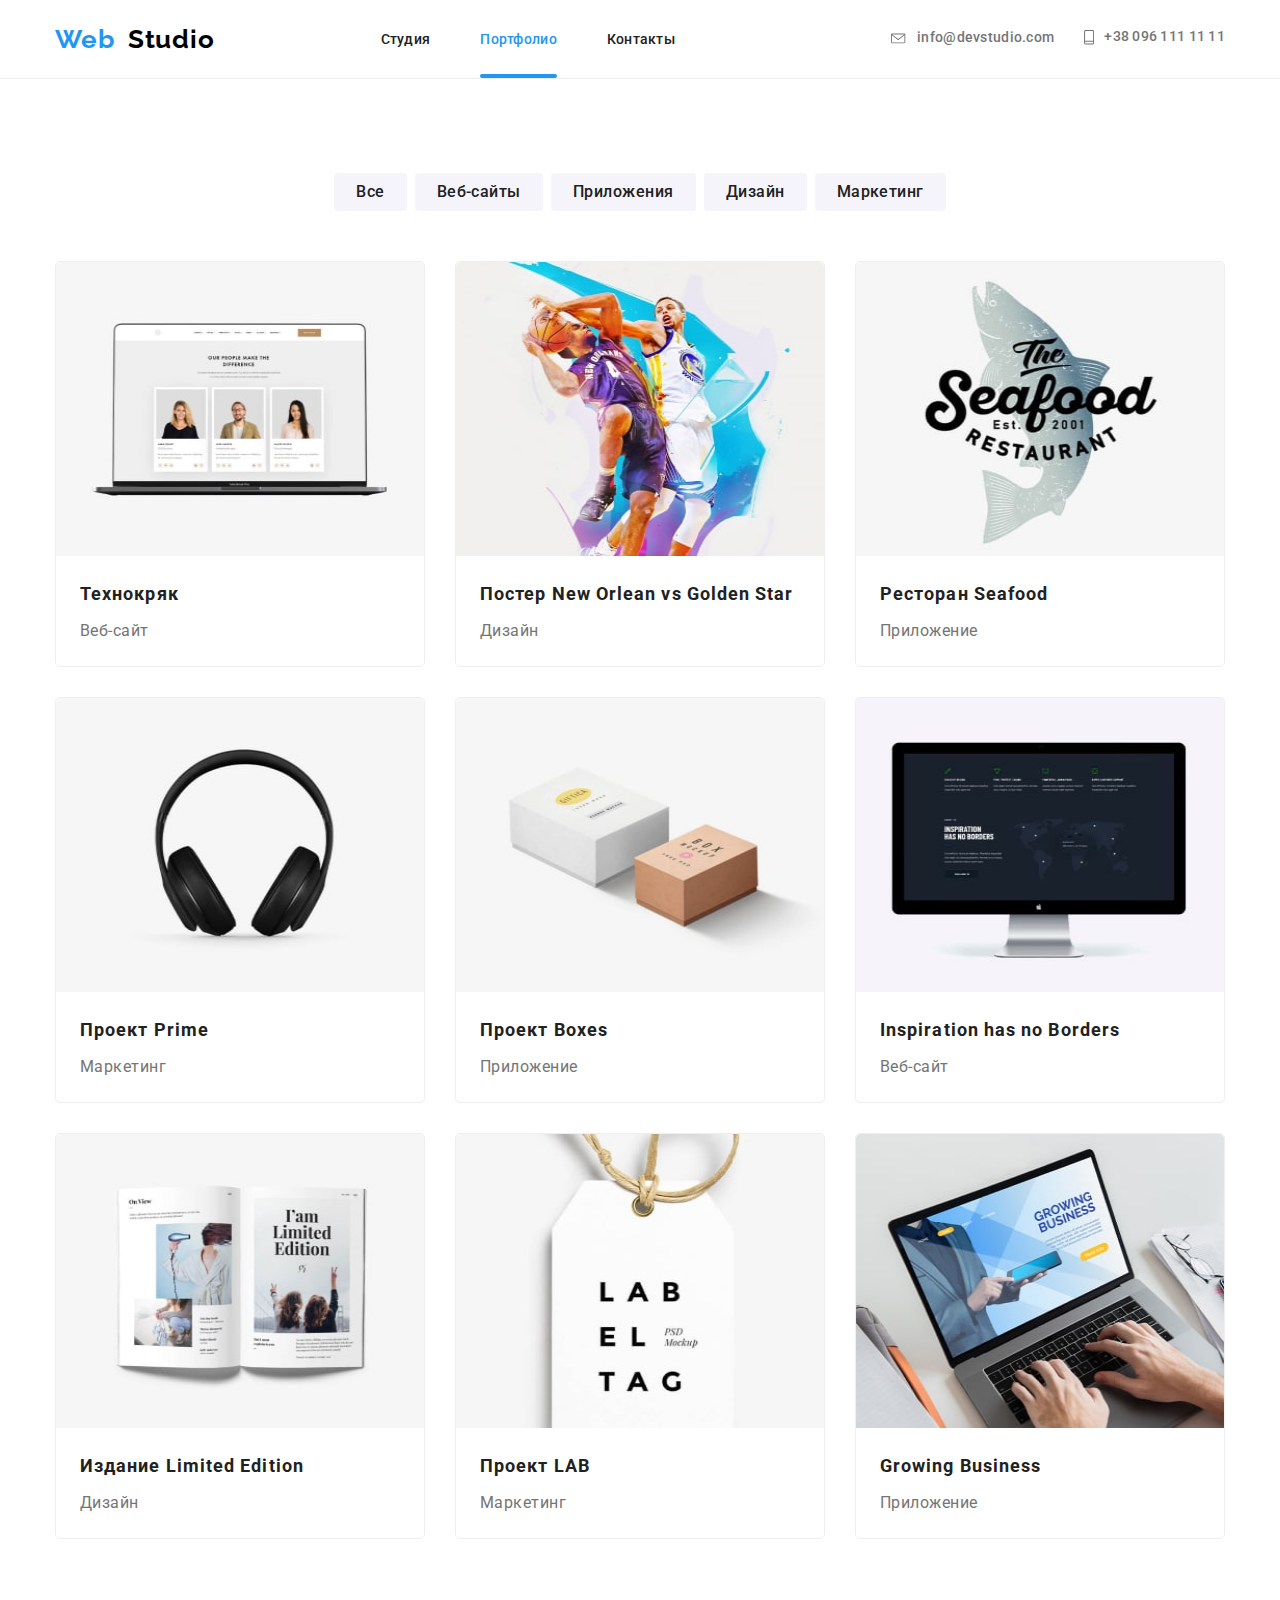
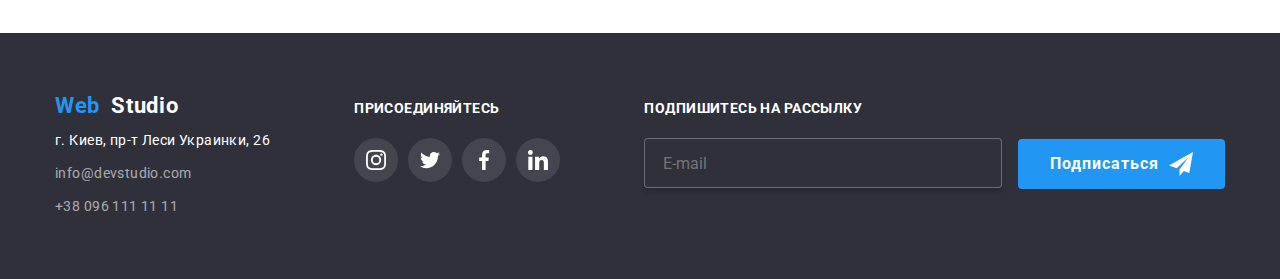
==== commit fc21b8b6: "Добавляет карточки портфолио" ====
--- a/portfolio.html
+++ b/portfolio.html
@@ -81,15 +81,15 @@
             <li class="projects-item">
               <a href="" class="link">
                 <div class="box">
-                <img class="img-portfolio"
-                srcset="
-                ./img/portfolio/techno-1.webp 1x,
-                ./img/portfolio/techno-1@2x.webp 2x
-                "
-                  src="./img/portfolio/techno-1.jpg"
-                  alt="Фото сайта"
-                  
-              />
+                  <picture>
+                    <source media="(max-width: 767px)" srcset="./img/portfolio/mobile/img1.jpg 1x,
+                ./img/portfolio/mobile/img1@2x.jpg 2x">
+                    <source media="(min-width: 780px)" srcset="./img/portfolio/tablet/img1-354.jpg 1x, ./img/portfolio/tablet/img1-354-@2x.jpg 2x">
+                    <source media="(min-width: 1200px)" srcset="./img/portfolio/desktop/img1-370.jpg 1x, ./img/portfolio/desktop/img1-370-@2x.jpg 2x">
+
+                <img class="img-portfolio" src="./img/portfolio/tablet/img1-354.jpg" alt="Фото сайта" />
+                  </picture>
+                
               <p class="text-projects">
                 Технокряк это современная площадка распространения коронавируса.
                 Компании используют эту платформу для цифрового шпионажа и атак
@@ -103,15 +103,13 @@
             <li class="projects-item">
               <a href="" class="link">
                 <div class="box">
-                <img class="img-portfolio"
-                  srcset="
-                ./img/portfolio/poster-2.webp 1x,
-                ./img/portfolio/poster-2@2x.webp 2x
-                "
-                  src="./img/portfolio/poster-2.jpg"
-                  alt="два спортсмена играют в баскетбол"
-                 
-              />
+                <picture>
+                  <source media="(max-width: 767px)" srcset="./img/portfolio/mobile/img2-450.jpg 1x, ./img/portfolio/mobile/img2-450-@2x.jpg 2x">
+                  <source media="(min-width: 780px)" srcset="./img/portfolio/tablet/img2-354.jpg 1x, ./img/portfolio/tablet/img2-354-@2x.jpg 2x">
+                  <source media="(min-width: 1200px)" srcset="./img/portfolio/desktop/img2-370.jpg 1x, ./img/portfolio/desktop/img2-370-@2x.jpg 2x">
+                  <img class="img-portfolio" src="./img/portfolio/tablet/img2-354.jpg" alt="Баскетболисты" />
+                </picture>
+
             <p class="text-projects">
               Технокряк это современная площадка распространения коронавируса.
               Компании используют эту платформу для цифрового шпионажа и атак
@@ -125,15 +123,13 @@
             <li class="projects-item">
               <a href="" class="link">
                 <div class="box">
-                <img class="img-portfolio"
-                  srcset="
-                ./img/portfolio/seafood-3.webp 1x,
-                ./img/portfolio/seafood-3@2x.webp 2x
-                "
-                  src="./img/portfolio/seafood-3.jpg"
-                  alt="Рыба на белом фоне"
-                 
-              />
+                <picture>
+                  <source media="(max-width: 767px)" srcset="./img/portfolio/mobile/img3-450.jpg 1x, ./img/portfolio/mobile/img3-450-@2x.jpg 2x">
+                  <source media="(min-width: 780px)" srcset="./img/portfolio/tablet/img3-354.jpg 1x, ./img/portfolio/tablet/img3-354-@2x.jpg 2x">
+                  <source media="(min-width: 1200px)" srcset="./img/portfolio/desktop/img3-370.jpg 1x, ./img/portfolio/desktop/img3-370-@2x.jpg 2x">
+                  <img class="img-portfolio" src="./img/portfolio/tablet/img3-354.jpg" alt="Рыба на белом фоне" />
+                </picture>
+
               <p class="text-projects">
                 Технокряк это современная площадка распространения коронавируса.
                 Компании используют эту платформу для цифрового шпионажа и атак
@@ -147,15 +143,12 @@
             <li class="projects-item">
               <a href="" class="link">
                 <div class="box">
-                <img class="img-portfolio"
-                  srcset="
-                ./img/portfolio/prime-4.webp 1x,
-                ./img/portfolio/prime-4@2x.webp 2x
-                "
-                  src="./img/portfolio/prime-4.jpg"
-                  alt="Музыкальные наушники"
-                  
-              />
+                <picture>
+                  <source media="(max-width: 767px)" srcset="./img/portfolio/mobile/img4-450.jpg 1x, ./img/portfolio/mobile/img4-450-@2x.jpg 2x">
+                  <source media="(min-width: 780px)" srcset="./img/portfolio/tablet/img4-354.jpg 1x, ./img/portfolio/tablet/img4-354-@2x.jpg 2x">
+                  <source media="(min-width: 1200px)" srcset="./img/portfolio/desktop/img4-370.jpg 1x, ./img/portfolio/desktop/img4-370-@2x.jpg 2x">
+                  <img class="img-portfolio" src="./img/portfolio/tablet/img4-354.jpg" alt="Музыкальные наушники" />
+                </picture>
               <p class="text-projects">
                 Технокряк это современная площадка распространения коронавируса.
                 Компании используют эту платформу для цифрового шпионажа и атак
@@ -169,15 +162,12 @@
             <li class="projects-item">
               <a href="" class="link">
                 <div class="box">
-                <img class="img-portfolio"
-                  srcset="
-                ./img/portfolio/box-5.webp 1x,
-                ./img/portfolio/box-5@2x.webp 2x
-                "
-                  src="./img/portfolio/box-5.jpg"
-                  alt="Два картонных коробка"
-                 
-              />
+                 <picture>
+                  <source media="(max-width: 767px)" srcset="./img/portfolio/mobile/img5-450.jpg 1x, ./img/portfolio/mobile/img5-450-@2x.jpg 2x">
+                  <source media="(min-width: 780px)" srcset="./img/portfolio/tablet/img5-354.jpg 1x, ./img/portfolio/tablet/img5-354-@2x.jpg 2x">
+                  <source media="(min-width: 1200px)" srcset="./img/portfolio/desktop/img5-370.jpg 1x, ./img/portfolio/desktop/img5-370-@2x.jpg 2x">
+                  <img class="img-portfolio" src="./img/portfolio/tablet/img5-354.jpg" alt="Два картонных коробка" />
+                </picture>
               <p class="text-projects">
                 Технокряк это современная площадка распространения коронавируса.
                 Компании используют эту платформу для цифрового шпионажа и атак
@@ -191,15 +181,13 @@
             <li class="projects-item">
               <a href="" class="link">
                 <div class="box">
-                <img class="img-portfolio"
-                  srcset="
-                ./img/portfolio/inspiration-6.webp 1x,
-                ./img/portfolio/inspiration-6@2x.webp 2x
-                "
-                  src="./img/portfolio/inspiration-6.jpg"
-                  alt="Монитор компьютера"
-                  
-              />
+                <picture>
+                  <source media="(max-width: 767px)" srcset="./img/portfolio/mobile/img6-450.jpg 1x, ./img/portfolio/mobile/img6-450-@2x.jpg 2x">
+                  <source media="(min-width: 780px)" srcset="./img/portfolio/tablet/img6-354.jpg 1x, ./img/portfolio/tablet/img6-354-@2x.jpg 2x">
+                  <source media="(min-width: 1200px)" srcset="./img/portfolio/desktop/img6-370.jpg 1x, ./img/portfolio/desktop/img6-370-@2x.jpg 2x">
+                  <img class="img-portfolio" src="./img/portfolio/tablet/img6-354.jpg" alt="Монитор компьютера" />
+                </picture>
+
               <p class="text-projects">
                 Технокряк это современная площадка распространения коронавируса.
                 Компании используют эту платформу для цифрового шпионажа и атак
@@ -213,15 +201,13 @@
             <li class="projects-item">
               <a href="" class="link">
                 <div class="box">
-                <img class="img-portfolio"
-                  srcset="
-                ./img/portfolio/edition-7.webp 1x,
-                ./img/portfolio/edition-7@2x.webp 2x
-                "
-                  src="./img/portfolio/edition-7.jpg"
-                  alt="Журнал со статьями и фото"
-                  
-              />
+                <picture>
+                  <source media="(max-width: 767px)" srcset="./img/portfolio/mobile/img7-450.jpg 1x, ./img/portfolio/mobile/img7-450-@2x.jpg 2x">
+                  <source media="(min-width: 780px)" srcset="./img/portfolio/tablet/img7-354.jpg 1x, ./img/portfolio/tablet/img7-354-@2x.jpg 2x">
+                  <source media="(min-width: 1200px)" srcset="./img/portfolio/desktop/img7-370.jpg 1x, ./img/portfolio/desktop/img7-370-@2x.jpg 2x">
+                  <img class="img-portfolio" src="./img/portfolio/tablet/img7-354.jpg" alt="Журнал со статьями и фото" />
+                </picture>
+
               <p class="text-projects">
                 Технокряк это современная площадка распространения коронавируса.
                 Компании используют эту платформу для цифрового шпионажа и атак
@@ -235,15 +221,12 @@
             <li class="projects-item">
               <a href="" class="link">
                 <div class="box">
-                <img class="img-portfolio"
-                  srcset="
-                ./img/portfolio/lab-8.webp 1x,
-                ./img/portfolio/lab-8@2x.webp 2x
-                "
-                  src="./img/portfolio/lab-8.jpg"
-                  alt="Карточка тега"
-                  
-              />
+                <picture>
+                  <source media="(max-width: 767px)" srcset="./img/portfolio/mobile/img8-450.jpg 1x, ./img/portfolio/mobile/img8-450-@2x.jpg 2x">
+                  <source media="(min-width: 780px)" srcset="./img/portfolio/tablet/img8-354.jpg 1x, ./img/portfolio/tablet/img8-354-@2x.jpg 2x">
+                  <source media="(min-width: 1200px)" srcset="./img/portfolio/desktop/img8-370.jpg 1x, ./img/portfolio/desktop/img8-370-@2x.jpg 2x">
+                  <img class="img-portfolio" src="./img/portfolio/tablet/img8-354.jpg" alt="Карточка тега" />
+                </picture>
               <p class="text-projects">
                 Технокряк это современная площадка распространения коронавируса.
                 Компании используют эту платформу для цифрового шпионажа и атак
@@ -257,15 +240,12 @@
             <li class="projects-item">
               <a href="" class="link">
                 <div class="box">
-                <img class="img-portfolio"
-                  srcset="
-                ./img/portfolio/business-9.webp 1x,
-                ./img/portfolio/business-9@2x.webp 2x
-                "
-                  src="./img/portfolio/business-9.jpg"
-                  alt="Человек печатает на ноутбуке"
-                  
-              />
+                <picture>
+                  <source media="(max-width: 767px)" srcset="./img/portfolio/mobile/img9-450.jpg 1x, ./img/portfolio/mobile/img9-450-@2x.jpg 2x">
+                  <source media="(min-width: 780px)" srcset="./img/portfolio/tablet/img9-354.jpg 1x, ./img/portfolio/tablet/img9-354-@2x.jpg 2x">
+                  <source media="(min-width: 1200px)" srcset="./img/portfolio/desktop/img9-370.jpg 1x, ./img/portfolio/desktop/img9-370-@2x.jpg 2x">
+                  <img class="img-portfolio" src="./img/portfolio/tablet/img9-354.jpg" alt="Человек печатает на ноутбуке" />
+                </picture>
               <p class="text-projects">
                 Технокряк это современная площадка распространения коронавируса.
                 Компании используют эту платформу для цифрового шпионажа и атак
--- a/css/main.min.css
+++ b/css/main.min.css
@@ -1,2 +1,2 @@
-/*! modern-normalize v0.6.0 | MIT License | https://github.com/sindresorhus/modern-normalize */*,*::before,*::after{-webkit-box-sizing:border-box;box-sizing:border-box}:root{-moz-tab-size:4;-o-tab-size:4;tab-size:4}html{line-height:1.15;-webkit-text-size-adjust:100%}body{margin:0}body{font-family:system-ui,-apple-system,"Segoe UI",Roboto,Helvetica,Arial,sans-serif,"Apple Color Emoji","Segoe UI Emoji"}hr{height:0}abbr[title]{-webkit-text-decoration:underline dotted;text-decoration:underline dotted}b,strong{font-weight:bolder}code,kbd,samp,pre{font-family:SFMono-Regular, Consolas, "Liberation Mono", Menlo, monospace;font-size:1em}small{font-size:80%}sub,sup{font-size:75%;line-height:0;position:relative;vertical-align:baseline}sub{bottom:-0.25em}sup{top:-0.5em}button,input,optgroup,select,textarea{font-family:inherit;font-size:100%;line-height:1.15;margin:0}button,select{text-transform:none}button,[type="button"],[type="reset"],[type="submit"]{-webkit-appearance:button}button::-moz-focus-inner,[type="button"]::-moz-focus-inner,[type="reset"]::-moz-focus-inner,[type="submit"]::-moz-focus-inner{border-style:none;padding:0}button:-moz-focusring,[type="button"]:-moz-focusring,[type="reset"]:-moz-focusring,[type="submit"]:-moz-focusring{outline:1px dotted ButtonText}fieldset{padding:0.35em 0.75em 0.625em}legend{padding:0}progress{vertical-align:baseline}[type="number"]::-webkit-inner-spin-button,[type="number"]::-webkit-outer-spin-button{height:auto}[type="search"]{-webkit-appearance:textfield;outline-offset:-2px}[type="search"]::-webkit-search-decoration{-webkit-appearance:none}::-webkit-file-upload-button{-webkit-appearance:button;font:inherit}summary{display:list-item}.page-header .list,.page-footer .list,.advantage .list,.doing .list,.team .list,.customer .list,.projects .list{list-style:none;margin:0;padding:0}.page-header .link,.main-header .logo-head,.page-footer .link,.doing .link,.team .link,.projects-item .link{text-decoration:none;cursor:pointer}.page-header.container,.page-footer .container,.advantage .container,.doing .container,.team .container,.customer .container,.projects .container{margin-left:auto;margin-right:auto;padding-left:15px;padding-right:15px}body{margin:0;font-family:"Roboto",sans-serif;color:#757575}img{display:block;max-width:100%;height:auto}.page-header{position:relative;background-color:#fff}@media screen and (min-width: 480px){.page-header.container{width:480px}}@media screen and (min-width: 768px){.page-header.container{display:-webkit-box;display:-ms-flexbox;display:flex;-webkit-box-align:center;-ms-flex-align:center;align-items:center;width:768px}}@media screen and (min-width: 1200px){.page-header.container{width:1200px}}.main-header{display:-webkit-box;display:-ms-flexbox;display:flex}@media screen and (max-width: 767px){.main-header{margin-left:auto;margin-right:auto;padding-left:15px;padding-right:15px;-webkit-box-align:center;-ms-flex-align:center;align-items:center;-webkit-box-pack:justify;-ms-flex-pack:justify;justify-content:space-between;max-width:480px;padding-top:16px;padding-bottom:16px}}@media screen and (min-width: 768px){.main-header{margin:0;padding:0}}.main-header .logo-head{font-family:"Raleway",sans-serif;text-decoration:none}@media screen and (max-width: 767px){.main-header .logo-head{font-weight:700;font-size:24px;line-height:1.16;letter-spacing:.03em}}@media screen and (min-width: 768px){.main-header .logo-head{font-weight:700;font-size:26px;line-height:1.19;letter-spacing:.03em}}.logo-web{color:#2196f3}.logo-nav{color:#000000}@media screen and (max-width: 767px){.menu-button{display:-webkit-inline-box;display:-ms-inline-flexbox;display:inline-flex;margin:0;padding:0;border:none;background-color:transparent}.menu-button:hover,.menu-button:focus .icon-menu{fill:#2196f3;cursor:pointer}.menu-button:hover,.menu-button:focus .icon-cross{fill:#2196f3;cursor:pointer}.menu-button .icon-cross{display:none}.menu-button.is-open .icon-cross{display:block}.menu-button.is-open .icon-menu{display:none}}@media screen and (min-width: 768px){.menu-button{display:none}}@media screen and (max-width: 767px){.menu-container{display:none;position:absolute;top:100%;left:0;max-width:480px;width:100%;height:393px;padding-top:20px;background-color:#fff;-webkit-box-shadow:0px 1px 3px rgba(0,0,0,0.16),0px 2px 4px rgba(0,0,0,0.08),0px 4px 8px rgba(0,0,0,0.04);box-shadow:0px 1px 3px rgba(0,0,0,0.16),0px 2px 4px rgba(0,0,0,0.08),0px 4px 8px rgba(0,0,0,0.04);text-align:center;z-index:1}.menu-container.is-open{display:block}}@media screen and (min-width: 768px){.menu-container{display:-webkit-box;display:-ms-flexbox;display:flex;-webkit-box-align:center;-ms-flex-align:center;align-items:center;-webkit-box-pack:justify;-ms-flex-pack:justify;justify-content:space-between;-webkit-box-flex:1;-ms-flex-positive:1;flex-grow:1;margin-left:81px}}@media screen and (max-width: 767px){.main-nav{margin-bottom:60px}}@media screen and (min-width: 1200px){.main-nav{display:-webkit-box;display:-ms-flexbox;display:flex;margin-left:85px}}@media screen and (min-width: 768px){.site-nav{display:-webkit-box;display:-ms-flexbox;display:flex}.site-nav .item:not(:last-child){margin-right:50px}}.site-nav .link.current{color:#2196f3}.site-nav .link.current::after{opacity:1}.site-nav .link{position:relative;color:#212121;-webkit-transition:color 250ms cubic-bezier(0.4, 0, 0.2, 1);transition:color 250ms cubic-bezier(0.4, 0, 0.2, 1)}@media screen and (max-width: 767px){.site-nav .link{display:inline-block;padding-top:40px;padding-bottom:12px;font-weight:500;font-size:18px;line-height:1.16;letter-spacing:.02em}}@media screen and (min-width: 768px){.site-nav .link{display:block;padding-top:32px;padding-bottom:32px;font-weight:500;font-size:14px;line-height:1;letter-spacing:.02em}}@media screen and (min-width: 1200px){.site-nav .link{display:block;padding-top:32px;padding-bottom:32px;font-weight:500;font-size:14px;line-height:1;letter-spacing:.02em}}.site-nav .link::after{position:absolute;content:'';left:0;bottom:0;display:block;width:100%;height:4px;background-color:#2196f3;border-radius:4px;opacity:0;-webkit-transition:opacity 250ms cubic-bezier(0.4, 0, 0.2, 1);transition:opacity 250ms cubic-bezier(0.4, 0, 0.2, 1)}.site-nav .link:hover{color:#2196f3;-webkit-transition:color 250ms cubic-bezier(0.4, 0, 0.2, 1);transition:color 250ms cubic-bezier(0.4, 0, 0.2, 1)}.site-nav .link:focus{color:#2196f3;-webkit-transition:color 250ms cubic-bezier(0.4, 0, 0.2, 1);transition:color 250ms cubic-bezier(0.4, 0, 0.2, 1)}@media screen and (min-width: 1200px){.cont-nav{margin-left:auto;display:-webkit-box;display:-ms-flexbox;display:flex;-webkit-box-align:center;-ms-flex-align:center;align-items:center}.cont-nav>.item.phone{margin-left:30px}}@media screen and (min-width: 780px) and (max-width: 1199px){.cont-nav .item.mail{margin-bottom:10px}}.cont-nav .link{color:#757575;-webkit-transition:color 250ms cubic-bezier(0.4, 0, 0.2, 1);transition:color 250ms cubic-bezier(0.4, 0, 0.2, 1)}@media screen and (max-width: 767px){.cont-nav .link{display:inline-block;font-weight:500;font-size:18px;line-height:1.16;letter-spacing:.02em}}@media screen and (min-width: 768px){.cont-nav .link{font-weight:500;font-size:12px;line-height:1.16;letter-spacing:.02em}}@media screen and (min-width: 1200px){.cont-nav .link{display:-webkit-inline-box;display:-ms-inline-flexbox;display:inline-flex;-webkit-box-align:center;-ms-flex-align:center;align-items:center;font-weight:500;font-size:14px;line-height:1.14;letter-spacing:.02em}}.cont-nav .link:hover,.cont-nav .link:focus{color:#2196f3;-webkit-transition:color 250ms cubic-bezier(0.4, 0, 0.2, 1);transition:color 250ms cubic-bezier(0.4, 0, 0.2, 1)}@media screen and (max-width: 767px){.cont-nav .mail.link{margin-bottom:12px}}.cont-nav .mail-icon{width:16px;height:11px;margin-right:10px;fill:currentColor;cursor:pointer}.cont-nav .phone-icon{width:10px;height:15px;margin-right:10px;fill:currentColor;cursor:pointer}.page-footer{padding-top:60px;padding-bottom:60px;background-color:#2f303a;color:#fff}@media screen and (max-width: 1199px){.page-footer{text-align:center}}@media screen and (max-width: 1199px){.page-footer .foot-child,.page-footer .foot-link{margin-bottom:60px}}@media screen and (min-width: 480px){.page-footer .container{width:480px}}@media screen and (min-width: 768px){.page-footer .container{width:768px;display:-webkit-box;display:-ms-flexbox;display:flex;-ms-flex-pack:distribute;justify-content:space-around}}@media screen and (min-width: 1200px){.page-footer .container{width:1200px}}.page-footer .link{color:rgba(255,255,255,0.6)}.page-footer b{display:inline-block;margin-bottom:21px;text-transform:uppercase;font-weight:700;font-size:14px;line-height:1.14;letter-spacing:.03em}@media screen and (min-width: 768px){.page-footer .container.info{display:-webkit-box;display:-ms-flexbox;display:flex;-ms-flex-wrap:wrap;flex-wrap:wrap}}@media screen and (min-width: 1200px){.page-footer .container.info{-webkit-box-align:baseline;-ms-flex-align:baseline;align-items:baseline;-webkit-box-pack:justify;-ms-flex-pack:justify;justify-content:space-between}}.page-footer .address{font-weight:400;font-size:14px;line-height:1.71;letter-spacing:.03em}.page-footer .logo-foot{color:#fff}.page-footer .logo-foot.link{display:inline-block;margin-bottom:10px}@media screen and (max-width: 1199px){.page-footer .logo-foot{font-weight:700;font-size:24px;line-height:1.16;letter-spacing:.03em}}@media screen and (min-width: 1200px){.page-footer .logo-foot{font-weight:700;font-size:22px;line-height:1.18;letter-spacing:.03em}}.address.company{margin-bottom:9px;font-family:inherit;font-style:normal}.address .link{font-family:inherit;font-style:normal}@media screen and (min-width: 1200px){.address .link{font-weight:400;font-size:14px;line-height:1.71;letter-spacing:.03em}}.address .link.mail{display:inline-block;margin-bottom:9px}.address .link:hover,.address .link:focus{color:#2196f3;-webkit-transition:color 250ms cubic-bezier(0.4, 0, 0.2, 1);transition:color 250ms cubic-bezier(0.4, 0, 0.2, 1)}.page-footer .input{padding:12px 18px;height:50px;border:1px solid rgba(255,255,255,0.3);-webkit-box-sizing:border-box;box-sizing:border-box;-webkit-box-shadow:0px 4px 4px rgba(0,0,0,0.15);box-shadow:0px 4px 4px rgba(0,0,0,0.15);border-radius:4px;color:#fff;background-color:#2f303a;outline:none}@media screen and (max-width: 767px){.page-footer .input{width:100%;margin-bottom:20px}}@media screen and (min-width: 768px) and (max-width: 1199px){.page-footer .input{display:-webkit-box;display:-ms-flexbox;display:flex;-webkit-box-align:center;-ms-flex-align:center;align-items:center;width:450px;margin-bottom:20px}}@media screen and (min-width: 1200px){.page-footer .input{width:358px;margin-bottom:0;margin-right:12px}}.social .list{display:-webkit-box;display:-ms-flexbox;display:flex;-webkit-box-pack:center;-ms-flex-pack:center;justify-content:center}.social .link{display:-webkit-box;display:-ms-flexbox;display:flex;-webkit-box-align:center;-ms-flex-align:center;align-items:center;-webkit-box-pack:center;-ms-flex-pack:center;justify-content:center;width:44px;height:44px;color:#afb1b8;background-color:rgba(255,255,255,0.1);border-radius:50%;-webkit-transition:background-color 250ms cubic-bezier(0.4, 0, 0.2, 1);transition:background-color 250ms cubic-bezier(0.4, 0, 0.2, 1);-webkit-transition:color 250ms cubic-bezier(0.4, 0, 0.2, 1);transition:color 250ms cubic-bezier(0.4, 0, 0.2, 1)}.social .link:hover,.social .link:focus{color:#fff;background-color:#2196f3;-webkit-transition:background-color 250ms cubic-bezier(0.4, 0, 0.2, 1);transition:background-color 250ms cubic-bezier(0.4, 0, 0.2, 1);-webkit-transition:color 250ms cubic-bezier(0.4, 0, 0.2, 1);transition:color 250ms cubic-bezier(0.4, 0, 0.2, 1);-webkit-transform:scale3d(1.1, 1.1, 1.1);transform:scale3d(1.1, 1.1, 1.1)}.social-icon{fill:currentColor}.foot-link .social .item{margin-right:10px}.foot-link .social .item:nth-child(4n){margin-right:0}.foot-link .link{color:#fff}.foot-link .link:hover,.foot-link .link:focus{color:#fff;-webkit-transition:color 250ms cubic-bezier(0.4, 0, 0.2, 1);transition:color 250ms cubic-bezier(0.4, 0, 0.2, 1)}.button.primary{display:-webkit-inline-box;display:-ms-inline-flexbox;display:inline-flex;-webkit-box-align:center;-ms-flex-align:center;align-items:center;text-align:center;min-width:200px;min-height:50px;border-radius:4px;padding:10px 32px;cursor:pointer;color:#fff;background-color:#2196f3;text-decoration:none;font-weight:700;font-size:16px;line-height:1.87;letter-spacing:.06em;border-color:transparent}.button.primary::after{content:'';width:24px;height:24px;margin-left:10px;background-image:url("../img/icon/icon-send.svg");background-size:contain}.backdrop{background-color:rgba(0,0,0,0.2);-webkit-transition:250ms cubic-bezier(0.4, 0, 0.2, 1);transition:250ms cubic-bezier(0.4, 0, 0.2, 1)}@media screen and (max-width: 1199px){.backdrop{padding:95px 16px;overflow-y:scroll;position:fixed;top:0;left:0;width:100%;height:100%}}@media screen and (min-width: 1200px){.backdrop{position:fixed;top:0;left:0;width:100%;height:100%}}.backdrop.is-hidden{opacity:0;pointer-events:none;-webkit-transition:250ms cubic-bezier(0.4, 0, 0.2, 1);transition:250ms cubic-bezier(0.4, 0, 0.2, 1)}.modal{position:absolute;top:50%;left:50%;-webkit-transform:translate(-50%, -50%);transform:translate(-50%, -50%);-webkit-box-shadow:0px 2px 1px rgba(0,0,0,0.2),0px 1px 1px rgba(0,0,0,0.14),0px 1px 3px rgba(0,0,0,0.12);box-shadow:0px 2px 1px rgba(0,0,0,0.2),0px 1px 1px rgba(0,0,0,0.14),0px 1px 3px rgba(0,0,0,0.12);border-radius:4px;background-color:#fff}@media screen and (max-width: 480px){.modal{width:450px;min-height:609px}}@media screen and (min-width: 481px){.modal{width:450px;min-height:609px;position:absolute;top:50%;left:50%}}@media screen and (min-width: 1200px){.modal{width:528px;min-height:581px}}.modal .icon-button{position:absolute;right:8px;top:8px;width:30px;height:30px;border-radius:50%;border:1px solid rgba(0,0,0,0.1);background-color:#fff;cursor:pointer}.icon-button:hover .icon-button-close{fill:#2196f3}.icon-button-close{fill:black}.form{padding:40px}@media screen and (max-width: 1199px){.form{width:450px;height:609px}}@media screen and (min-width: 1200px){.form{width:528px;height:581px}}.form-about{margin:0;padding:0;margin-bottom:30px;font-weight:700;font-size:20px;line-height:1.15;text-align:center;letter-spacing:0.03em;color:#212121}.form-field{position:relative;display:-webkit-box;display:-ms-flexbox;display:flex;-webkit-box-pack:center;-ms-flex-pack:center;justify-content:center;-webkit-box-align:center;-ms-flex-align:center;align-items:center;margin-bottom:28px}.form-input{width:100%;height:40px;padding:12px 8px 12px 42px;border:1px solid rgba(33,33,33,0.2);border-radius:4px;cursor:pointer}.form-text{position:absolute;top:25%;left:42px;font-weight:400;font-size:14px;line-height:1.71}.icon-form{position:absolute;top:85%;left:16px;-webkit-transform:translateY(-125%);transform:translateY(-125%);display:inline-block;color:black}.form-input:focus+.form-text{color:#2196f3;-webkit-transform:translate(-90%, -150%);transform:translate(-90%, -150%);-webkit-transition:250ms cubic-bezier(0.4, 0, 0.2, 1);transition:250ms cubic-bezier(0.4, 0, 0.2, 1)}.form-input:focus+.form-text.tel{-webkit-transform:translate(-50%, -150%);transform:translate(-50%, -150%)}.form-input:focus+.form-text.mail{-webkit-transform:translate(-60%, -150%);transform:translate(-60%, -150%)}.form-input:not(:placeholder-shown)+.form-text{-webkit-transform:translate(-90%, -150%);transform:translate(-90%, -150%)}.form-input:not(:placeholder-shown)+.form-text.tel{-webkit-transform:translate(-50%, -150%);transform:translate(-50%, -150%)}.form-input:not(:placeholder-shown)+.form-text.mail{-webkit-transform:translate(-60%, -150%);transform:translate(-60%, -150%)}.form-input:focus-within ~ .icon-form{fill:#2196f3}.form-input:focus{border-color:#2196f3;outline:none}.form-field.comments{margin-bottom:20px}.form-input.comments{height:120px;padding-left:16px;resize:none}.form-text.comments{top:12px;left:16px}.form-input:focus+.form-text.comments{-webkit-transform:translateY(-150%);transform:translateY(-150%)}.form-input:not(:placeholder-shown)+.form-text.comments{-webkit-transform:translateY(-150%);transform:translateY(-150%)}.consent{display:-webkit-box;display:-ms-flexbox;display:flex;-webkit-box-pack:center;-ms-flex-pack:center;justify-content:center;-webkit-box-align:center;-ms-flex-align:center;align-items:center;margin-bottom:30px;cursor:pointer}.check-input{position:absolute;width:1px;height:1px;margin:-1px;border:0;padding:0;clip:rect(0 0 0 0);overflow:hidden}.checkbox{width:15px;height:16px;margin:0;margin-right:5px;background-image:url("../img/icon/nocheck.svg");background-size:contain;background-repeat:no-repeat}.check-input:checked+.checkbox,.check-input:checked:focus+.checkbox{background-image:url("../img/icon/check.svg");background-size:contain;background-color:#2196f3;border-radius:4px}.text.consent{margin:0;padding:0;left:36px;font-weight:400;font-size:14px;line-height:1.71;letter-spacing:0.03em}@media screen and (max-width: 1199px){.text.consent{font-size:12px}}.text-link{font-weight:400;font-size:14px;line-height:1.71;color:#2196f3}@media screen and (max-width: 1199px){.text-link{font-size:12px}}.button-submit{display:block;margin-right:auto;margin-left:auto;min-width:200px;min-height:50px;border-radius:4px;padding:10px 32px;text-decoration:none;border-color:transparent;font-weight:700;font-size:16px;line-height:1.87;letter-spacing:0.06em;-webkit-box-shadow:0px 4px 4px rgba(0,0,0,0.15);box-shadow:0px 4px 4px rgba(0,0,0,0.15);background-color:#2196f3;color:#fff;cursor:pointer}.section.hero{margin-left:auto;margin-right:auto}@media screen and (min-width: 480px){.section.hero{max-width:480px;height:400px}}@media screen and (min-width: 768px){.section.hero{max-width:768px}}@media screen and (min-width: 1200px){.section.hero{max-width:1600px;padding-top:0;padding-bottom:0}}.overley{background-color:#757575;background-repeat:no-repeat;background-position:center;background-size:cover;background-image:-webkit-gradient(linear, left top, right top, from(rgba(47,48,58,0.8)), to(rgba(47,48,58,0.8))),url("../img/hero/hero-mob.jpg");background-image:linear-gradient(to right, rgba(47,48,58,0.8), rgba(47,48,58,0.8)),url("../img/hero/hero-mob.jpg")}@media screen and (-webkit-min-device-pixel-ratio: 2), screen and (min-resolution: 2dppx){.overley{background-image:-webkit-gradient(linear, left top, right top, from(rgba(47,48,58,0.8)), to(rgba(47,48,58,0.8))),url("../img/hero/hero-mob@2x.jpg");background-image:linear-gradient(to right, rgba(47,48,58,0.8), rgba(47,48,58,0.8)),url("../img/hero/hero-mob@2x.jpg")}}@media screen and (min-width: 576px){.overley{background-image:-webkit-gradient(linear, left top, right top, from(rgba(47,48,58,0.8)), to(rgba(47,48,58,0.8))),url("../img/hero/hero-tablet.jpg");background-image:linear-gradient(to right, rgba(47,48,58,0.8), rgba(47,48,58,0.8)),url("../img/hero/hero-tablet.jpg")}}@media screen and (min-width: 576px) and (-webkit-min-device-pixel-ratio: 2), screen and (min-width: 576px) and (min-resolution: 2dppx){.overley{background-image:-webkit-gradient(linear, left top, right top, from(rgba(47,48,58,0.8)), to(rgba(47,48,58,0.8))),url("../img/hero/hero-tablet@2x.jpg");background-image:linear-gradient(to right, rgba(47,48,58,0.8), rgba(47,48,58,0.8)),url("../img/hero/hero-tablet@2x.jpg")}}@media screen and (min-width: 960px){.overley{background-image:-webkit-gradient(linear, left top, right top, from(rgba(47,48,58,0.8)), to(rgba(47,48,58,0.8))),url("../img/hero/hero-desctop.jpg");background-image:linear-gradient(to right, rgba(47,48,58,0.8), rgba(47,48,58,0.8)),url("../img/hero/hero-desctop.jpg")}}@media screen and (min-width: 960px) and (-webkit-min-device-pixel-ratio: 2), screen and (min-width: 960px) and (min-resolution: 2dppx){.overley{background-image:-webkit-gradient(linear, left top, right top, from(rgba(47,48,58,0.8)), to(rgba(47,48,58,0.8))),url("../img/hero/hero-desctop@2x.jpg");background-image:linear-gradient(to right, rgba(47,48,58,0.8), rgba(47,48,58,0.8)),url("../img/hero/hero-desctop@2x.jpg")}}.hero{text-align:center}.hero .hero-title{margin-top:0;margin-bottom:46px;padding-top:200px;color:#fff;text-transform:uppercase;font-weight:900;font-size:44px;line-height:1.36;letter-spacing:.06em}@media screen and (max-width: 1199px){.hero .hero-title{font-weight:900;font-size:26px;line-height:1.61;letter-spacing:.06em;padding-top:118px}}.hero .button{min-width:200px;padding:10px 32px;text-align:center;margin-bottom:118px;text-decoration:none;font-weight:700;font-size:16px;line-height:1.88;letter-spacing:.06em;color:#fff;background-color:#2196f3;border-radius:4px;border-color:transparent;cursor:pointer}@media screen and (max-width: 767px){.section.advantage{padding-top:60px;padding-bottom:60px}}@media screen and (min-width: 768px){.section.advantage{padding-top:60px;padding-bottom:60px}}@media screen and (min-width: 1200px){.section.advantage{border-bottom:1px solid #ececec;padding-top:94px;padding-bottom:94px}}.visually-hidden{position:absolute !important;clip:rect(1px 1px 1px 1px);clip:rect(1px, 1px, 1px, 1px);padding:0 !important;border:0 !important;height:1px !important;width:1px !important;overflow:hidden}@media screen and (min-width: 480px){.advantage .container{width:480px}}@media screen and (min-width: 768px){.advantage .container{width:768px}}@media screen and (min-width: 1200px){.advantage .container{width:1200px}}@media screen and (min-width: 768px){.advantage .list{display:-webkit-box;display:-ms-flexbox;display:flex;-ms-flex-wrap:wrap;flex-wrap:wrap;margin:-15px}}@media screen and (min-width: 1200px){.advantage .list{display:-webkit-box;display:-ms-flexbox;display:flex}}@media screen and (max-width: 767px){.advantage .item{width:100%;margin-bottom:30px}.advantage .item:last-child{margin-bottom:0}}@media screen and (min-width: 768px){.advantage .item{width:calc((100% - 4 * 15px) / 2);margin:15px}}@media screen and (min-width: 1200px){.advantage .item{width:calc((100% - 8 * 15px) / 4)}}.advantage .background-icon{display:-webkit-box;display:-ms-flexbox;display:flex;-webkit-box-align:center;-ms-flex-align:center;align-items:center;-webkit-box-pack:center;-ms-flex-pack:center;justify-content:center;margin-bottom:30px;background-color:#f5f4fa}@media screen and (max-width: 767px){.advantage .background-icon{width:100%;height:120px}}@media screen and (min-width: 768px){.advantage .background-icon{width:354px;height:120px}}@media screen and (min-width: 1200px){.advantage .background-icon{width:270px;height:120px}}.antenna-icon{width:65px;height:70px;-webkit-box-align:center;-ms-flex-align:center;align-items:center}.section h2{margin-top:0;margin-bottom:50px;text-align:center;font-weight:700;font-size:36px;line-height:1.16;letter-spacing:.03em;color:#212121}.advantage-title{margin-top:0;margin-bottom:10px;font-weight:700;font-size:14px;line-height:1.14;letter-spacing:.03em;text-transform:uppercase;color:var(--title-text-color)}@media screen and (max-width: 767px){.advantage-title{text-align:center}}.advantage .text{margin-top:0;padding:0;font-weight:400;font-size:14px;line-height:1.71;letter-spacing:.03em}@media screen and (max-width: 767px){.advantage .text:not(:last-child){margin-bottom:30px}}@media screen and (min-width: 1200px){.advantage .text{margin-bottom:0}}@media screen and (max-width: 1199px){.section.doing{display:none}}@media screen and (min-width: 1200px){.section.doing{padding-top:94px;padding-bottom:94px}}.doing .container{width:1200px}.doing .list{display:-webkit-box;display:-ms-flexbox;display:flex;margin:-15px}.doing .item{position:relative;margin:15px;width:calc((100% - 6 * 15px) / 3);text-align:center}.doing .itemitem:nth-child(3n){margin-right:0;margin-bottom:0}.doing img{display:block}.doing .doing-text{position:absolute;width:100%;height:70px;bottom:0;margin:0;padding:27px;background:rgba(47,48,58,0.8);border-radius:0px 0px 4px 4px;font-weight:700;font-size:14px;line-height:1.14;letter-spacing:.03em;text-align:center;text-transform:uppercase;color:#fff}.section.team{background-color:#f5f4fa}@media screen and (max-width: 1199px){.section.team{padding-top:60px;padding-bottom:60px}}@media screen and (min-width: 1200px){.section.team{padding-top:94px;padding-bottom:94px}}@media screen and (min-width: 480px){.team .container{width:480px}}@media screen and (min-width: 768px){.team .container{width:768px}}@media screen and (min-width: 1200px){.team .container{width:1200px}}.team .link{color:#afb1b8}@media screen and (min-width: 768px){.team .list.cards{display:-webkit-box;display:-ms-flexbox;display:flex;-ms-flex-wrap:wrap;flex-wrap:wrap;margin:-15px}}@media screen and (min-width: 1200px){.team .list{display:-webkit-box;display:-ms-flexbox;display:flex;-webkit-box-pack:justify;-ms-flex-pack:justify;justify-content:space-between}}.team .img-team{display:block;max-width:100%;height:auto;margin-bottom:30px}.team .item.cards{background-color:#fff;border-radius:4px;-webkit-box-shadow:0px 2px 1px rgba(0,0,0,0.2),0px 1px 1px rgba(0,0,0,0.14),0px 1px 3px rgba(0,0,0,0.12);box-shadow:0px 2px 1px rgba(0,0,0,0.2),0px 1px 1px rgba(0,0,0,0.14),0px 1px 3px rgba(0,0,0,0.12)}@media screen and (max-width: 767px){.team .item.cards:not(:last-child){margin-bottom:30px}}@media screen and (min-width: 768px) and (max-width: 1199px){.team .item.cards{width:calc((100% - 4 * 15px) / 2);margin:15px}}@media screen and (min-width: 1200px){.team .item.cards{width:calc((100% - 8 * 15px) / 4);margin:15px}}.team .team-title{margin-top:0;margin-bottom:10px;font-weight:500;font-size:16px;line-height:1.19;letter-spacing:0.03em;color:#212121;text-align:center}.team .team-position{margin:0;margin-bottom:16px;font-weight:400;font-size:16px;line-height:1.19;letter-spacing:0.03em;text-align:center;color:#757575}.team .list.icon{display:-webkit-box;display:-ms-flexbox;display:flex;-webkit-box-pack:center;-ms-flex-pack:center;justify-content:center}@media screen and (min-width: 768px){.team .list.icon{margin-bottom:24px}}.team .item.social{margin-right:10px}.team .item.social:nth-child(4n){margin-right:0}.team .link{display:-webkit-box;display:-ms-flexbox;display:flex;-webkit-box-pack:center;-ms-flex-pack:center;justify-content:center;-webkit-box-align:center;-ms-flex-align:center;align-items:center;width:44px;height:44px;border-radius:50%}.team .social-icon{fill:currentColor}@media screen and (max-width: 1199px){.section.customer{padding-top:60px;padding-bottom:60px}}@media screen and (min-width: 1200px){.section.customer{padding-top:94px;padding-bottom:94px}}@media screen and (min-width: 480px){.customer .container{width:480px}}@media screen and (min-width: 768px){.customer .container{width:768px}}@media screen and (min-width: 1200px){.customer .container{width:1200px}}.customer .list{display:-webkit-box;display:-ms-flexbox;display:flex}@media screen and (max-width: 767px){.customer .list{-ms-flex-wrap:wrap;flex-wrap:wrap;margin:-15px}}@media screen and (min-width: 768px){.customer .list{-ms-flex-wrap:wrap;flex-wrap:wrap;margin:-15px}}@media screen and (min-width: 1200px){.customer .list{-ms-flex-wrap:nowrap;flex-wrap:nowrap}}.customer .link{display:-webkit-box;display:-ms-flexbox;display:flex;-webkit-box-align:center;-ms-flex-align:center;align-items:center;-webkit-box-pack:center;-ms-flex-pack:center;justify-content:center;width:170px;height:90px;color:#afb1b8;-webkit-transition:color 250ms cubic-bezier(0.4, 0, 0.2, 1);transition:color 250ms cubic-bezier(0.4, 0, 0.2, 1);text-decoration:none;cursor:pointer}@media screen and (max-width: 1199px){.customer .link{margin:auto}}.customer .link:hover,.customer .link:focus{color:#2196f3;-webkit-transition:color 250ms cubic-bezier(0.4, 0, 0.2, 1);transition:color 250ms cubic-bezier(0.4, 0, 0.2, 1)}.customer .item{border:1px solid #afb1b8;-webkit-box-sizing:border-box;box-sizing:border-box;border-radius:4px;-webkit-transition:border 250ms cubic-bezier(0.4, 0, 0.2, 1);transition:border 250ms cubic-bezier(0.4, 0, 0.2, 1)}@media screen and (max-width: 767px){.customer .item{width:calc((100% - 4 * 15px) / 2);margin:15px}}@media screen and (min-width: 768px){.customer .item{width:calc((100% - 6 * 15px) / 3);margin:15px}}@media screen and (min-width: 1200px){.customer .item{width:calc((100% - 12 * 15px) / 6)}}.customer .item:hover,.customer .item:focus{border:1px solid #2196f3;-webkit-transition:border 250ms cubic-bezier(0.4, 0, 0.2, 1);transition:border 250ms cubic-bezier(0.4, 0, 0.2, 1)}.customer .customer-icon{fill:currentColor;cursor:pointer}.projects{border-top:1px solid #ececec}@media screen and (max-width: 767px){.projects{position:relative}}@media screen and (min-width: 480px){.projects .container{width:480px}}@media screen and (min-width: 768px){.projects .container{width:768px}}@media screen and (min-width: 1200px){.projects .container{width:1200px}}@media screen and (max-width: 767px){.projects .list.container-btn{display:-webkit-box;display:-ms-flexbox;display:flex;-ms-flex-wrap:wrap;flex-wrap:wrap;padding-top:60px;margin-bottom:40px;text-align:center}.projects .list.container-btn li{margin-right:8px}.projects .list.container-btn li:nth-child(-n+3){margin-bottom:15px}.projects .list.container-btn li:nth-last-child(3){margin-right:0}.projects .list.container-btn li:nth-child(5n){margin-right:0}}@media screen and (min-width: 768px){.projects .list.container-btn{padding-top:60px;margin-bottom:40px;-webkit-box-pack:center;-ms-flex-pack:center;justify-content:center}}@media screen and (min-width: 768px) and (max-width: 1199px){.projects .list.container-btn{display:-webkit-box;display:-ms-flexbox;display:flex;-ms-flex-wrap:wrap;flex-wrap:wrap}}@media screen and (min-width: 1200px){.projects .list.container-btn{display:-webkit-box;display:-ms-flexbox;display:flex;-webkit-box-pack:center;-ms-flex-pack:center;justify-content:center;padding-top:94px;margin-bottom:50px;text-align:center}.projects .list.container-btn li{margin-right:8px}.projects .list.container-btn li:nth-child(5n){margin-right:0}}@media screen and (min-width: 768px){.list.cards{display:-webkit-box;display:-ms-flexbox;display:flex;-ms-flex-wrap:wrap;flex-wrap:wrap;margin:-15px;padding-bottom:60px}}@media screen and (min-width: 1200px){.list.cards{padding-bottom:94px}}.button{padding:6px 22px;font-family:inherit;text-align:center;font-weight:500;font-size:16px;line-height:1.63;letter-spacing:.03em;border:transparent;border-radius:4px;color:#212121;background:#f5f4fa;-webkit-transition:background-color 250ms cubic-bezier(0.4, 0, 0.2, 1);transition:background-color 250ms cubic-bezier(0.4, 0, 0.2, 1);-webkit-transition:color 250ms cubic-bezier(0.4, 0, 0.2, 1);transition:color 250ms cubic-bezier(0.4, 0, 0.2, 1);-webkit-transition:-webkit-box-shadow 250ms cubic-bezier(0.4, 0, 0.2, 1);transition:-webkit-box-shadow 250ms cubic-bezier(0.4, 0, 0.2, 1);transition:box-shadow 250ms cubic-bezier(0.4, 0, 0.2, 1);transition:box-shadow 250ms cubic-bezier(0.4, 0, 0.2, 1), -webkit-box-shadow 250ms cubic-bezier(0.4, 0, 0.2, 1)}.button:hover,.button:focus{color:#fff;background-color:#2196f3;-webkit-box-shadow:0px 2px 2px rgba(0,0,0,0.12),0px 1px 2px rgba(0,0,0,0.08),0px 3px 1px rgba(0,0,0,0.1);box-shadow:0px 2px 2px rgba(0,0,0,0.12),0px 1px 2px rgba(0,0,0,0.08),0px 3px 1px rgba(0,0,0,0.1)}.projects-item{border:1px solid #eeeeee;border-radius:5px}@media screen and (max-width: 767px){.projects-item:nth-child(-n+8){margin-bottom:30px}}@media screen and (min-width: 768px){.projects-item{width:calc((100% - 4 * 15px) / 2);margin:15px}}@media screen and (min-width: 1200px){.projects-item{width:calc((100% - 6 * 15px) / 3);margin:15px}}.projects-item:hover .text-projects{opacity:1;-webkit-transform:translateY(0);transform:translateY(0)}.projects-item .box{position:relative}.projects-item .link{color:#757575;display:block}.projects-item .link:focus .text-projects{opacity:1;-webkit-transform:translateY(0);transform:translateY(0)}.img-portfolio{border-radius:5px 5px 0px 0px}@media screen and (max-width: 767px){.img-portfolio{width:450px;height:294px}}@media screen and (min-width: 768px){.img-portfolio{width:354px;height:294px}}@media screen and (min-width: 1200px){.img-portfolio{width:370px;height:294px}}.title-primary{margin-top:0;margin-bottom:0;color:white}.title-projects{margin-top:0;margin-bottom:4px;padding-left:24px;padding-top:20px;font-weight:700;font-size:18px;line-height:2;letter-spacing:.06em;color:#212121}.text{margin-top:0;margin-bottom:0px;padding-bottom:20px;padding-left:24px;color:#757575;font-weight:400;font-size:16px;line-height:1.88;letter-spacing:.03em}.text-projects{position:absolute;top:0;right:0;margin-top:0;margin-bottom:0;font-weight:400;font-size:18px;line-height:1.87;letter-spacing:.03em;color:#fff;background-color:rgba(33,150,243,0.9);opacity:1;-webkit-transform:translateY(100%);transform:translateY(100%);-webkit-transition:-webkit-transform 250ms cubic-bezier(0.4, 0, 0.2, 1);transition:-webkit-transform 250ms cubic-bezier(0.4, 0, 0.2, 1);transition:transform 250ms cubic-bezier(0.4, 0, 0.2, 1);transition:transform 250ms cubic-bezier(0.4, 0, 0.2, 1), -webkit-transform 250ms cubic-bezier(0.4, 0, 0.2, 1)}@media screen and (max-width: 767px){.text-projects{width:450px;height:294px;padding:77px 24px}}@media screen and (min-width: 768px){.text-projects{padding:49px 24px;width:354px;height:294px}}@media screen and (min-width: 1200px){.text-projects{padding:63px 24px;width:370px;height:294px}}.cards .link:hover,.cards .link:focus{-webkit-transition:-webkit-box-shadow 250ms cubic-bezier(0.4, 0, 0.2, 1);transition:-webkit-box-shadow 250ms cubic-bezier(0.4, 0, 0.2, 1);transition:box-shadow 250ms cubic-bezier(0.4, 0, 0.2, 1);transition:box-shadow 250ms cubic-bezier(0.4, 0, 0.2, 1), -webkit-box-shadow 250ms cubic-bezier(0.4, 0, 0.2, 1);-webkit-box-shadow:1px 4px 6px rgba(0,0,0,0.16),0px 4px 4px rgba(0,0,0,0.06),0px 1px 1px rgba(0,0,0,0.12);box-shadow:1px 4px 6px rgba(0,0,0,0.16),0px 4px 4px rgba(0,0,0,0.06),0px 1px 1px rgba(0,0,0,0.12);cursor:pointer}.box{overflow:hidden}
+/*! modern-normalize v0.6.0 | MIT License | https://github.com/sindresorhus/modern-normalize */*,*::before,*::after{-webkit-box-sizing:border-box;box-sizing:border-box}:root{-moz-tab-size:4;-o-tab-size:4;tab-size:4}html{line-height:1.15;-webkit-text-size-adjust:100%}body{margin:0}body{font-family:system-ui,-apple-system,"Segoe UI",Roboto,Helvetica,Arial,sans-serif,"Apple Color Emoji","Segoe UI Emoji"}hr{height:0}abbr[title]{-webkit-text-decoration:underline dotted;text-decoration:underline dotted}b,strong{font-weight:bolder}code,kbd,samp,pre{font-family:SFMono-Regular, Consolas, "Liberation Mono", Menlo, monospace;font-size:1em}small{font-size:80%}sub,sup{font-size:75%;line-height:0;position:relative;vertical-align:baseline}sub{bottom:-0.25em}sup{top:-0.5em}button,input,optgroup,select,textarea{font-family:inherit;font-size:100%;line-height:1.15;margin:0}button,select{text-transform:none}button,[type="button"],[type="reset"],[type="submit"]{-webkit-appearance:button}button::-moz-focus-inner,[type="button"]::-moz-focus-inner,[type="reset"]::-moz-focus-inner,[type="submit"]::-moz-focus-inner{border-style:none;padding:0}button:-moz-focusring,[type="button"]:-moz-focusring,[type="reset"]:-moz-focusring,[type="submit"]:-moz-focusring{outline:1px dotted ButtonText}fieldset{padding:0.35em 0.75em 0.625em}legend{padding:0}progress{vertical-align:baseline}[type="number"]::-webkit-inner-spin-button,[type="number"]::-webkit-outer-spin-button{height:auto}[type="search"]{-webkit-appearance:textfield;outline-offset:-2px}[type="search"]::-webkit-search-decoration{-webkit-appearance:none}::-webkit-file-upload-button{-webkit-appearance:button;font:inherit}summary{display:list-item}.page-header .list,.page-footer .list,.advantage .list,.doing .list,.team .list,.customer .list,.projects .list{list-style:none;margin:0;padding:0}.page-header .link,.main-header .logo-head,.page-footer .link,.doing .link,.team .link,.projects-item .link{text-decoration:none;cursor:pointer}.page-header.container,.page-footer .container,.advantage .container,.doing .container,.team .container,.customer .container,.projects .container{margin-left:auto;margin-right:auto;padding-left:15px;padding-right:15px}body{margin:0;font-family:"Roboto",sans-serif;color:#757575}img{display:block;max-width:100%;height:auto}.page-header{position:relative;background-color:#fff}@media screen and (min-width: 768px){.page-header.container{display:-webkit-box;display:-ms-flexbox;display:flex;-webkit-box-align:center;-ms-flex-align:center;align-items:center;width:768px}}@media screen and (min-width: 1200px){.page-header.container{width:1200px}}.main-header{display:-webkit-box;display:-ms-flexbox;display:flex}@media screen and (max-width: 767px){.main-header{margin-left:auto;margin-right:auto;padding-left:15px;padding-right:15px;-webkit-box-align:center;-ms-flex-align:center;align-items:center;-webkit-box-pack:justify;-ms-flex-pack:justify;justify-content:space-between;max-width:480px;padding-top:16px;padding-bottom:16px}}@media screen and (min-width: 768px){.main-header{margin:0;padding:0}}.main-header .logo-head{font-family:"Raleway",sans-serif;text-decoration:none}@media screen and (max-width: 767px){.main-header .logo-head{font-weight:700;font-size:24px;line-height:1.16;letter-spacing:.03em}}@media screen and (min-width: 768px){.main-header .logo-head{font-weight:700;font-size:26px;line-height:1.19;letter-spacing:.03em}}.logo-web{color:#2196f3}.logo-nav{color:#000000}@media screen and (max-width: 767px){.menu-button{display:-webkit-inline-box;display:-ms-inline-flexbox;display:inline-flex;margin:0;padding:0;border:none;background-color:transparent}.menu-button:hover,.menu-button:focus .icon-menu{fill:#2196f3;cursor:pointer}.menu-button:hover,.menu-button:focus .icon-cross{fill:#2196f3;cursor:pointer}.menu-button .icon-cross{display:none}.menu-button.is-open .icon-cross{display:block}.menu-button.is-open .icon-menu{display:none}}@media screen and (min-width: 768px){.menu-button{display:none}}@media screen and (max-width: 767px){.menu-container{display:none;position:absolute;top:100%;left:0;max-width:480px;width:100%;height:393px;padding-top:20px;background-color:#fff;-webkit-box-shadow:0px 1px 3px rgba(0,0,0,0.16),0px 2px 4px rgba(0,0,0,0.08),0px 4px 8px rgba(0,0,0,0.04);box-shadow:0px 1px 3px rgba(0,0,0,0.16),0px 2px 4px rgba(0,0,0,0.08),0px 4px 8px rgba(0,0,0,0.04);text-align:center;z-index:1}.menu-container.is-open{display:block}}@media screen and (min-width: 768px){.menu-container{display:-webkit-box;display:-ms-flexbox;display:flex;-webkit-box-align:center;-ms-flex-align:center;align-items:center;-webkit-box-pack:justify;-ms-flex-pack:justify;justify-content:space-between;-webkit-box-flex:1;-ms-flex-positive:1;flex-grow:1;margin-left:81px}}@media screen and (max-width: 767px){.main-nav{margin-bottom:60px}}@media screen and (min-width: 1200px){.main-nav{display:-webkit-box;display:-ms-flexbox;display:flex;margin-left:85px}}@media screen and (min-width: 768px){.site-nav{display:-webkit-box;display:-ms-flexbox;display:flex}.site-nav .item:not(:last-child){margin-right:50px}}.site-nav .link.current{color:#2196f3}.site-nav .link.current::after{opacity:1}.site-nav .link{position:relative;color:#212121;-webkit-transition:color 250ms cubic-bezier(0.4, 0, 0.2, 1);transition:color 250ms cubic-bezier(0.4, 0, 0.2, 1)}@media screen and (max-width: 767px){.site-nav .link{display:inline-block;padding-top:40px;padding-bottom:12px;font-weight:500;font-size:18px;line-height:1.16;letter-spacing:.02em}}@media screen and (min-width: 768px){.site-nav .link{display:block;padding-top:32px;padding-bottom:32px;font-weight:500;font-size:14px;line-height:1;letter-spacing:.02em}}@media screen and (min-width: 1200px){.site-nav .link{display:block;padding-top:32px;padding-bottom:32px;font-weight:500;font-size:14px;line-height:1;letter-spacing:.02em}}.site-nav .link::after{position:absolute;content:'';left:0;bottom:0;display:block;width:100%;height:4px;background-color:#2196f3;border-radius:4px;opacity:0;-webkit-transition:opacity 250ms cubic-bezier(0.4, 0, 0.2, 1);transition:opacity 250ms cubic-bezier(0.4, 0, 0.2, 1)}.site-nav .link:hover{color:#2196f3;-webkit-transition:color 250ms cubic-bezier(0.4, 0, 0.2, 1);transition:color 250ms cubic-bezier(0.4, 0, 0.2, 1)}.site-nav .link:focus{color:#2196f3;-webkit-transition:color 250ms cubic-bezier(0.4, 0, 0.2, 1);transition:color 250ms cubic-bezier(0.4, 0, 0.2, 1)}@media screen and (min-width: 1200px){.cont-nav{margin-left:auto;display:-webkit-box;display:-ms-flexbox;display:flex;-webkit-box-align:center;-ms-flex-align:center;align-items:center}.cont-nav>.item.phone{margin-left:30px}}@media screen and (min-width: 780px) and (max-width: 1199px){.cont-nav .item.mail{margin-bottom:10px}}.cont-nav .link{color:#757575;-webkit-transition:color 250ms cubic-bezier(0.4, 0, 0.2, 1);transition:color 250ms cubic-bezier(0.4, 0, 0.2, 1)}@media screen and (max-width: 767px){.cont-nav .link{display:inline-block;font-weight:500;font-size:18px;line-height:1.16;letter-spacing:.02em}}@media screen and (min-width: 768px){.cont-nav .link{font-weight:500;font-size:12px;line-height:1.16;letter-spacing:.02em}}@media screen and (min-width: 1200px){.cont-nav .link{display:-webkit-inline-box;display:-ms-inline-flexbox;display:inline-flex;-webkit-box-align:center;-ms-flex-align:center;align-items:center;font-weight:500;font-size:14px;line-height:1.14;letter-spacing:.02em}}.cont-nav .link:hover,.cont-nav .link:focus{color:#2196f3;-webkit-transition:color 250ms cubic-bezier(0.4, 0, 0.2, 1);transition:color 250ms cubic-bezier(0.4, 0, 0.2, 1)}@media screen and (max-width: 767px){.cont-nav .mail.link{margin-bottom:12px}}.cont-nav .mail-icon{width:16px;height:11px;margin-right:10px;fill:currentColor;cursor:pointer}.cont-nav .phone-icon{width:10px;height:15px;margin-right:10px;fill:currentColor;cursor:pointer}.page-footer{padding-top:60px;padding-bottom:60px;background-color:#2f303a;color:#fff}@media screen and (max-width: 1199px){.page-footer{text-align:center}}@media screen and (max-width: 1199px){.page-footer .foot-child,.page-footer .foot-link{margin-bottom:60px}}@media screen and (min-width: 480px){.page-footer .container{width:480px}}@media screen and (min-width: 768px){.page-footer .container{width:768px;display:-webkit-box;display:-ms-flexbox;display:flex;-ms-flex-pack:distribute;justify-content:space-around}}@media screen and (min-width: 1200px){.page-footer .container{width:1200px}}.page-footer .link{color:rgba(255,255,255,0.6)}.page-footer b{display:inline-block;margin-bottom:21px;text-transform:uppercase;font-weight:700;font-size:14px;line-height:1.14;letter-spacing:.03em}@media screen and (min-width: 768px){.page-footer .container.info{display:-webkit-box;display:-ms-flexbox;display:flex;-ms-flex-wrap:wrap;flex-wrap:wrap}}@media screen and (min-width: 1200px){.page-footer .container.info{-webkit-box-align:baseline;-ms-flex-align:baseline;align-items:baseline;-webkit-box-pack:justify;-ms-flex-pack:justify;justify-content:space-between}}.page-footer .address{font-weight:400;font-size:14px;line-height:1.71;letter-spacing:.03em}.page-footer .logo-foot{color:#fff}.page-footer .logo-foot.link{display:inline-block;margin-bottom:10px}@media screen and (max-width: 1199px){.page-footer .logo-foot{font-weight:700;font-size:24px;line-height:1.16;letter-spacing:.03em}}@media screen and (min-width: 1200px){.page-footer .logo-foot{font-weight:700;font-size:22px;line-height:1.18;letter-spacing:.03em}}.address.company{margin-bottom:9px;font-family:inherit;font-style:normal}.address .link{font-family:inherit;font-style:normal}@media screen and (min-width: 1200px){.address .link{font-weight:400;font-size:14px;line-height:1.71;letter-spacing:.03em}}.address .link.mail{display:inline-block;margin-bottom:9px}.address .link:hover,.address .link:focus{color:#2196f3;-webkit-transition:color 250ms cubic-bezier(0.4, 0, 0.2, 1);transition:color 250ms cubic-bezier(0.4, 0, 0.2, 1)}.page-footer .input{padding:12px 18px;height:50px;border:1px solid rgba(255,255,255,0.3);-webkit-box-sizing:border-box;box-sizing:border-box;-webkit-box-shadow:0px 4px 4px rgba(0,0,0,0.15);box-shadow:0px 4px 4px rgba(0,0,0,0.15);border-radius:4px;color:#fff;background-color:#2f303a;outline:none}@media screen and (max-width: 767px){.page-footer .input{width:100%;margin-bottom:20px}}@media screen and (min-width: 768px) and (max-width: 1199px){.page-footer .input{display:-webkit-box;display:-ms-flexbox;display:flex;-webkit-box-align:center;-ms-flex-align:center;align-items:center;width:450px;margin-bottom:20px}}@media screen and (min-width: 1200px){.page-footer .input{width:358px;margin-bottom:0;margin-right:12px}}.social .list{display:-webkit-box;display:-ms-flexbox;display:flex;-webkit-box-pack:center;-ms-flex-pack:center;justify-content:center}.social .link{display:-webkit-box;display:-ms-flexbox;display:flex;-webkit-box-align:center;-ms-flex-align:center;align-items:center;-webkit-box-pack:center;-ms-flex-pack:center;justify-content:center;width:44px;height:44px;color:#afb1b8;background-color:rgba(255,255,255,0.1);border-radius:50%;-webkit-transition:background-color 250ms cubic-bezier(0.4, 0, 0.2, 1);transition:background-color 250ms cubic-bezier(0.4, 0, 0.2, 1);-webkit-transition:color 250ms cubic-bezier(0.4, 0, 0.2, 1);transition:color 250ms cubic-bezier(0.4, 0, 0.2, 1)}.social .link:hover,.social .link:focus{color:#fff;background-color:#2196f3;-webkit-transition:background-color 250ms cubic-bezier(0.4, 0, 0.2, 1);transition:background-color 250ms cubic-bezier(0.4, 0, 0.2, 1);-webkit-transition:color 250ms cubic-bezier(0.4, 0, 0.2, 1);transition:color 250ms cubic-bezier(0.4, 0, 0.2, 1);-webkit-transform:scale3d(1.1, 1.1, 1.1);transform:scale3d(1.1, 1.1, 1.1)}.social-icon{fill:currentColor}.foot-link .social .item{margin-right:10px}.foot-link .social .item:nth-child(4n){margin-right:0}.foot-link .link{color:#fff}.foot-link .link:hover,.foot-link .link:focus{color:#fff;-webkit-transition:color 250ms cubic-bezier(0.4, 0, 0.2, 1);transition:color 250ms cubic-bezier(0.4, 0, 0.2, 1)}.button.primary{display:-webkit-inline-box;display:-ms-inline-flexbox;display:inline-flex;-webkit-box-align:center;-ms-flex-align:center;align-items:center;text-align:center;min-width:200px;min-height:50px;border-radius:4px;padding:10px 32px;cursor:pointer;color:#fff;background-color:#2196f3;text-decoration:none;font-weight:700;font-size:16px;line-height:1.87;letter-spacing:.06em;border-color:transparent}.button.primary::after{content:'';width:24px;height:24px;margin-left:10px;background-image:url("../img/icon/icon-send.svg");background-size:contain}.backdrop{background-color:rgba(0,0,0,0.2);-webkit-transition:250ms cubic-bezier(0.4, 0, 0.2, 1);transition:250ms cubic-bezier(0.4, 0, 0.2, 1)}@media screen and (max-width: 1199px){.backdrop{padding:95px 16px;overflow-y:scroll;position:fixed;top:0;left:0;width:100%;height:100%}}@media screen and (min-width: 1200px){.backdrop{position:fixed;top:0;left:0;width:100%;height:100%}}.backdrop.is-hidden{opacity:0;pointer-events:none;-webkit-transition:250ms cubic-bezier(0.4, 0, 0.2, 1);transition:250ms cubic-bezier(0.4, 0, 0.2, 1)}.modal{position:absolute;top:80%;left:50%;-webkit-transform:translate(-50%, -50%);transform:translate(-50%, -50%);-webkit-box-shadow:0px 2px 1px rgba(0,0,0,0.2),0px 1px 1px rgba(0,0,0,0.14),0px 1px 3px rgba(0,0,0,0.12);box-shadow:0px 2px 1px rgba(0,0,0,0.2),0px 1px 1px rgba(0,0,0,0.14),0px 1px 3px rgba(0,0,0,0.12);border-radius:4px;background-color:#fff}@media screen and (max-width: 480px){.modal{width:450px;min-height:609px}}@media screen and (min-width: 481px){.modal{width:450px;min-height:609px}}@media screen and (min-width: 1200px){.modal{width:528px;min-height:581px}}.modal .icon-button{position:absolute;right:8px;top:8px;width:30px;height:30px;border-radius:50%;border:1px solid rgba(0,0,0,0.1);background-color:#fff;cursor:pointer}.icon-button:hover .icon-button-close{fill:#2196f3}.icon-button-close{fill:black}.form{padding:40px}@media screen and (max-width: 1199px){.form{width:450px;height:609px}}@media screen and (min-width: 1200px){.form{width:528px;height:581px}}.form-about{margin:0;padding:0;margin-bottom:30px;font-weight:700;font-size:20px;line-height:1.15;text-align:center;letter-spacing:0.03em;color:#212121}.form-field{position:relative;display:-webkit-box;display:-ms-flexbox;display:flex;-webkit-box-pack:center;-ms-flex-pack:center;justify-content:center;-webkit-box-align:center;-ms-flex-align:center;align-items:center;margin-bottom:28px}.form-input{width:100%;height:40px;padding:12px 8px 12px 42px;border:1px solid rgba(33,33,33,0.2);border-radius:4px;cursor:pointer}.form-text{position:absolute;top:25%;left:42px;font-weight:400;font-size:14px;line-height:1.71}.icon-form{position:absolute;top:85%;left:16px;-webkit-transform:translateY(-125%);transform:translateY(-125%);display:inline-block;color:black}.form-input:focus+.form-text{color:#2196f3;-webkit-transform:translate(-90%, -150%);transform:translate(-90%, -150%);-webkit-transition:250ms cubic-bezier(0.4, 0, 0.2, 1);transition:250ms cubic-bezier(0.4, 0, 0.2, 1)}.form-input:focus+.form-text.tel{-webkit-transform:translate(-50%, -150%);transform:translate(-50%, -150%)}.form-input:focus+.form-text.mail{-webkit-transform:translate(-60%, -150%);transform:translate(-60%, -150%)}.form-input:not(:placeholder-shown)+.form-text{-webkit-transform:translate(-90%, -150%);transform:translate(-90%, -150%)}.form-input:not(:placeholder-shown)+.form-text.tel{-webkit-transform:translate(-50%, -150%);transform:translate(-50%, -150%)}.form-input:not(:placeholder-shown)+.form-text.mail{-webkit-transform:translate(-60%, -150%);transform:translate(-60%, -150%)}.form-input:focus-within ~ .icon-form{fill:#2196f3}.form-input:focus{border-color:#2196f3;outline:none}.form-field.comments{margin-bottom:20px}.form-input.comments{height:120px;padding-left:16px;resize:none}.form-text.comments{top:12px;left:16px}.form-input:focus+.form-text.comments{-webkit-transform:translateY(-150%);transform:translateY(-150%)}.form-input:not(:placeholder-shown)+.form-text.comments{-webkit-transform:translateY(-150%);transform:translateY(-150%)}.consent{display:-webkit-box;display:-ms-flexbox;display:flex;-webkit-box-pack:center;-ms-flex-pack:center;justify-content:center;-webkit-box-align:center;-ms-flex-align:center;align-items:center;margin-bottom:30px;cursor:pointer}.check-input{position:absolute;width:1px;height:1px;margin:-1px;border:0;padding:0;clip:rect(0 0 0 0);overflow:hidden}.checkbox{width:15px;height:16px;margin:0;margin-right:5px;background-image:url("../img/icon/nocheck.svg");background-size:contain;background-repeat:no-repeat}.check-input:checked+.checkbox,.check-input:checked:focus+.checkbox{background-image:url("../img/icon/check.svg");background-size:contain;background-color:#2196f3;border-radius:4px}.text.consent{margin:0;padding:0;left:36px;font-weight:400;font-size:14px;line-height:1.71;letter-spacing:0.03em}@media screen and (max-width: 1199px){.text.consent{font-size:12px}}.text-link{font-weight:400;font-size:14px;line-height:1.71;color:#2196f3}@media screen and (max-width: 1199px){.text-link{font-size:12px}}.button-submit{display:block;margin-right:auto;margin-left:auto;min-width:200px;min-height:50px;border-radius:4px;padding:10px 32px;text-decoration:none;border-color:transparent;font-weight:700;font-size:16px;line-height:1.87;letter-spacing:0.06em;-webkit-box-shadow:0px 4px 4px rgba(0,0,0,0.15);box-shadow:0px 4px 4px rgba(0,0,0,0.15);background-color:#2196f3;color:#fff;cursor:pointer}.section.hero{margin-left:auto;margin-right:auto}@media screen and (min-width: 480px){.section.hero{max-width:480px;height:400px}}@media screen and (min-width: 768px){.section.hero{max-width:768px}}@media screen and (min-width: 1200px){.section.hero{max-width:1600px;height:600px;padding-top:0;padding-bottom:0}}.overley{background-color:#757575;background-repeat:no-repeat;background-position:center;background-size:cover;background-image:-webkit-gradient(linear, left top, right top, from(rgba(47,48,58,0.8)), to(rgba(47,48,58,0.8))),url("../img/hero/hero-mob.jpg");background-image:linear-gradient(to right, rgba(47,48,58,0.8), rgba(47,48,58,0.8)),url("../img/hero/hero-mob.jpg")}@media screen and (-webkit-min-device-pixel-ratio: 2), screen and (min-resolution: 2dppx){.overley{background-image:-webkit-gradient(linear, left top, right top, from(rgba(47,48,58,0.8)), to(rgba(47,48,58,0.8))),url("../img/hero/hero-mob@2x.jpg");background-image:linear-gradient(to right, rgba(47,48,58,0.8), rgba(47,48,58,0.8)),url("../img/hero/hero-mob@2x.jpg")}}@media screen and (min-width: 576px){.overley{background-image:-webkit-gradient(linear, left top, right top, from(rgba(47,48,58,0.8)), to(rgba(47,48,58,0.8))),url("../img/hero/hero-tablet.jpg");background-image:linear-gradient(to right, rgba(47,48,58,0.8), rgba(47,48,58,0.8)),url("../img/hero/hero-tablet.jpg")}}@media screen and (min-width: 576px) and (-webkit-min-device-pixel-ratio: 2), screen and (min-width: 576px) and (min-resolution: 2dppx){.overley{background-image:-webkit-gradient(linear, left top, right top, from(rgba(47,48,58,0.8)), to(rgba(47,48,58,0.8))),url("../img/hero/hero-tablet@2x.jpg");background-image:linear-gradient(to right, rgba(47,48,58,0.8), rgba(47,48,58,0.8)),url("../img/hero/hero-tablet@2x.jpg")}}@media screen and (min-width: 960px){.overley{background-image:-webkit-gradient(linear, left top, right top, from(rgba(47,48,58,0.8)), to(rgba(47,48,58,0.8))),url("../img/hero/hero-desctop.jpg");background-image:linear-gradient(to right, rgba(47,48,58,0.8), rgba(47,48,58,0.8)),url("../img/hero/hero-desctop.jpg")}}@media screen and (min-width: 960px) and (-webkit-min-device-pixel-ratio: 2), screen and (min-width: 960px) and (min-resolution: 2dppx){.overley{background-image:-webkit-gradient(linear, left top, right top, from(rgba(47,48,58,0.8)), to(rgba(47,48,58,0.8))),url("../img/hero/hero-desctop@2x.jpg");background-image:linear-gradient(to right, rgba(47,48,58,0.8), rgba(47,48,58,0.8)),url("../img/hero/hero-desctop@2x.jpg")}}.hero{text-align:center}.hero .hero-title{margin-top:0;margin-bottom:46px;padding-top:200px;color:#fff;text-transform:uppercase;font-weight:900;font-size:44px;line-height:1.36;letter-spacing:.06em}@media screen and (max-width: 1199px){.hero .hero-title{font-weight:900;font-size:26px;line-height:1.61;letter-spacing:.06em;padding-top:118px}}.hero .button{min-width:200px;padding:10px 32px;text-align:center;margin-bottom:118px;text-decoration:none;font-weight:700;font-size:16px;line-height:1.88;letter-spacing:.06em;color:#fff;background-color:#2196f3;border-radius:4px;border-color:transparent;cursor:pointer}@media screen and (max-width: 767px){.section.advantage{padding-top:60px;padding-bottom:60px}}@media screen and (min-width: 768px){.section.advantage{padding-top:60px;padding-bottom:60px}}@media screen and (min-width: 1200px){.section.advantage{border-bottom:1px solid #ececec;padding-top:94px;padding-bottom:94px}}.visually-hidden{position:absolute !important;clip:rect(1px 1px 1px 1px);clip:rect(1px, 1px, 1px, 1px);padding:0 !important;border:0 !important;height:1px !important;width:1px !important;overflow:hidden}@media screen and (min-width: 480px){.advantage .container{width:480px}}@media screen and (min-width: 768px){.advantage .container{width:768px}}@media screen and (min-width: 1200px){.advantage .container{width:1200px}}@media screen and (min-width: 768px){.advantage .list{display:-webkit-box;display:-ms-flexbox;display:flex;-ms-flex-wrap:wrap;flex-wrap:wrap;margin:-15px}}@media screen and (min-width: 1200px){.advantage .list{display:-webkit-box;display:-ms-flexbox;display:flex}}@media screen and (max-width: 767px){.advantage .item{width:100%;margin-bottom:30px}.advantage .item:last-child{margin-bottom:0}}@media screen and (min-width: 768px){.advantage .item{width:calc((100% - 4 * 15px) / 2);margin:15px}}@media screen and (min-width: 1200px){.advantage .item{width:calc((100% - 8 * 15px) / 4)}}.advantage .background-icon{display:-webkit-box;display:-ms-flexbox;display:flex;-webkit-box-align:center;-ms-flex-align:center;align-items:center;-webkit-box-pack:center;-ms-flex-pack:center;justify-content:center;margin-bottom:30px;background-color:#f5f4fa}@media screen and (max-width: 767px){.advantage .background-icon{width:100%;height:120px}}@media screen and (min-width: 768px){.advantage .background-icon{width:354px;height:120px}}@media screen and (min-width: 1200px){.advantage .background-icon{width:270px;height:120px}}.antenna-icon{width:65px;height:70px;-webkit-box-align:center;-ms-flex-align:center;align-items:center}.section h2{margin-top:0;margin-bottom:50px;text-align:center;font-weight:700;font-size:36px;line-height:1.16;letter-spacing:.03em;color:#212121}.advantage-title{margin-top:0;margin-bottom:10px;font-weight:700;font-size:14px;line-height:1.14;letter-spacing:.03em;text-transform:uppercase;color:var(--title-text-color)}@media screen and (max-width: 767px){.advantage-title{text-align:center}}.advantage .text{margin-top:0;padding:0;font-weight:400;font-size:14px;line-height:1.71;letter-spacing:.03em}@media screen and (max-width: 767px){.advantage .text:not(:last-child){margin-bottom:30px}}@media screen and (min-width: 1200px){.advantage .text{margin-bottom:0}}@media screen and (max-width: 1199px){.section.doing{display:none}}@media screen and (min-width: 1200px){.section.doing{padding-top:94px;padding-bottom:94px}}.doing .container{width:1200px}.doing .list{display:-webkit-box;display:-ms-flexbox;display:flex;margin:-15px}.doing .item{position:relative;margin:15px;width:calc((100% - 6 * 15px) / 3);text-align:center}.doing .itemitem:nth-child(3n){margin-right:0;margin-bottom:0}.doing img{display:block}.doing .doing-text{position:absolute;width:100%;height:70px;bottom:0;margin:0;padding:27px;background:rgba(47,48,58,0.8);border-radius:0px 0px 4px 4px;font-weight:700;font-size:14px;line-height:1.14;letter-spacing:.03em;text-align:center;text-transform:uppercase;color:#fff}.section.team{background-color:#f5f4fa}@media screen and (max-width: 1199px){.section.team{padding-top:60px;padding-bottom:60px}}@media screen and (min-width: 1200px){.section.team{padding-top:94px;padding-bottom:94px}}@media screen and (min-width: 480px){.team .container{width:480px}}@media screen and (min-width: 768px){.team .container{width:768px}}@media screen and (min-width: 1200px){.team .container{width:1200px}}.team .link{color:#afb1b8}@media screen and (min-width: 768px){.team .list.cards{display:-webkit-box;display:-ms-flexbox;display:flex;-ms-flex-wrap:wrap;flex-wrap:wrap;margin:-15px}}@media screen and (min-width: 1200px){.team .list{display:-webkit-box;display:-ms-flexbox;display:flex;-webkit-box-pack:justify;-ms-flex-pack:justify;justify-content:space-between}}.team .img-team{display:block;max-width:100%;height:auto;margin-bottom:30px}.team .item.cards{background-color:#fff;border-radius:4px;-webkit-box-shadow:0px 2px 1px rgba(0,0,0,0.2),0px 1px 1px rgba(0,0,0,0.14),0px 1px 3px rgba(0,0,0,0.12);box-shadow:0px 2px 1px rgba(0,0,0,0.2),0px 1px 1px rgba(0,0,0,0.14),0px 1px 3px rgba(0,0,0,0.12)}@media screen and (max-width: 767px){.team .item.cards:not(:last-child){margin-bottom:30px}}@media screen and (min-width: 768px) and (max-width: 1199px){.team .item.cards{width:calc((100% - 4 * 15px) / 2);margin:15px}}@media screen and (min-width: 1200px){.team .item.cards{width:calc((100% - 8 * 15px) / 4);margin:15px}}.team .team-title{margin-top:0;margin-bottom:10px;font-weight:500;font-size:16px;line-height:1.19;letter-spacing:0.03em;color:#212121;text-align:center}.team .team-position{margin:0;margin-bottom:16px;font-weight:400;font-size:16px;line-height:1.19;letter-spacing:0.03em;text-align:center;color:#757575}.team .list.icon{display:-webkit-box;display:-ms-flexbox;display:flex;-webkit-box-pack:center;-ms-flex-pack:center;justify-content:center}@media screen and (min-width: 768px){.team .list.icon{margin-bottom:24px}}.team .item.social{margin-right:10px}.team .item.social:nth-child(4n){margin-right:0}.team .link{display:-webkit-box;display:-ms-flexbox;display:flex;-webkit-box-pack:center;-ms-flex-pack:center;justify-content:center;-webkit-box-align:center;-ms-flex-align:center;align-items:center;width:44px;height:44px;border-radius:50%}.team .social-icon{fill:currentColor}@media screen and (max-width: 1199px){.section.customer{padding-top:60px;padding-bottom:60px}}@media screen and (min-width: 1200px){.section.customer{padding-top:94px;padding-bottom:94px}}@media screen and (min-width: 480px){.customer .container{width:480px}}@media screen and (min-width: 768px){.customer .container{width:768px}}@media screen and (min-width: 1200px){.customer .container{width:1200px}}.customer .list{display:-webkit-box;display:-ms-flexbox;display:flex}@media screen and (max-width: 767px){.customer .list{-ms-flex-wrap:wrap;flex-wrap:wrap;margin:-15px}}@media screen and (min-width: 768px){.customer .list{-ms-flex-wrap:wrap;flex-wrap:wrap;margin:-15px}}@media screen and (min-width: 1200px){.customer .list{-ms-flex-wrap:nowrap;flex-wrap:nowrap}}.customer .link{display:-webkit-box;display:-ms-flexbox;display:flex;-webkit-box-align:center;-ms-flex-align:center;align-items:center;-webkit-box-pack:center;-ms-flex-pack:center;justify-content:center;width:170px;height:90px;color:#afb1b8;-webkit-transition:color 250ms cubic-bezier(0.4, 0, 0.2, 1);transition:color 250ms cubic-bezier(0.4, 0, 0.2, 1);text-decoration:none;cursor:pointer}@media screen and (max-width: 1199px){.customer .link{margin:auto}}.customer .link:hover,.customer .link:focus{color:#2196f3;-webkit-transition:color 250ms cubic-bezier(0.4, 0, 0.2, 1);transition:color 250ms cubic-bezier(0.4, 0, 0.2, 1)}.customer .item{border:1px solid #afb1b8;-webkit-box-sizing:border-box;box-sizing:border-box;border-radius:4px;-webkit-transition:border 250ms cubic-bezier(0.4, 0, 0.2, 1);transition:border 250ms cubic-bezier(0.4, 0, 0.2, 1)}@media screen and (max-width: 767px){.customer .item{width:calc((100% - 4 * 15px) / 2);margin:15px}}@media screen and (min-width: 768px){.customer .item{width:calc((100% - 6 * 15px) / 3);margin:15px}}@media screen and (min-width: 1200px){.customer .item{width:calc((100% - 12 * 15px) / 6)}}.customer .item:hover,.customer .item:focus{border:1px solid #2196f3;-webkit-transition:border 250ms cubic-bezier(0.4, 0, 0.2, 1);transition:border 250ms cubic-bezier(0.4, 0, 0.2, 1)}.customer .customer-icon{fill:currentColor;cursor:pointer}.projects{border-top:1px solid #ececec}@media screen and (max-width: 767px){.projects{position:relative}}@media screen and (min-width: 480px){.projects .container{width:480px}}@media screen and (min-width: 768px){.projects .container{width:768px}}@media screen and (min-width: 1200px){.projects .container{width:1200px}}@media screen and (max-width: 767px){.projects .list.container-btn{display:-webkit-box;display:-ms-flexbox;display:flex;-ms-flex-wrap:wrap;flex-wrap:wrap;padding-top:60px;margin-bottom:40px;text-align:center}.projects .list.container-btn li{margin-right:8px}.projects .list.container-btn li:nth-child(-n+3){margin-bottom:15px}.projects .list.container-btn li:nth-last-child(3){margin-right:0}.projects .list.container-btn li:nth-child(5n){margin-right:0}}@media screen and (min-width: 768px){.projects .list.container-btn{padding-top:60px;margin-bottom:40px;-webkit-box-pack:center;-ms-flex-pack:center;justify-content:center}}@media screen and (min-width: 768px) and (max-width: 1199px){.projects .list.container-btn{display:-webkit-box;display:-ms-flexbox;display:flex;-ms-flex-wrap:wrap;flex-wrap:wrap}}@media screen and (min-width: 768px){.projects .list.container-btn{display:-webkit-box;display:-ms-flexbox;display:flex;-webkit-box-pack:center;-ms-flex-pack:center;justify-content:center;padding-top:94px;margin-bottom:50px;text-align:center}.projects .list.container-btn li{margin-right:8px}.projects .list.container-btn li:nth-child(5n){margin-right:0}}@media screen and (min-width: 768px){.list.cards{display:-webkit-box;display:-ms-flexbox;display:flex;-ms-flex-wrap:wrap;flex-wrap:wrap;margin:-15px;padding-bottom:60px}}@media screen and (min-width: 1200px){.list.cards{padding-bottom:94px}}.button{padding:6px 22px;font-family:inherit;text-align:center;font-weight:500;font-size:16px;line-height:1.63;letter-spacing:.03em;border:transparent;border-radius:4px;color:#212121;background:#f5f4fa;-webkit-transition:background-color 250ms cubic-bezier(0.4, 0, 0.2, 1);transition:background-color 250ms cubic-bezier(0.4, 0, 0.2, 1);-webkit-transition:color 250ms cubic-bezier(0.4, 0, 0.2, 1);transition:color 250ms cubic-bezier(0.4, 0, 0.2, 1);-webkit-transition:-webkit-box-shadow 250ms cubic-bezier(0.4, 0, 0.2, 1);transition:-webkit-box-shadow 250ms cubic-bezier(0.4, 0, 0.2, 1);transition:box-shadow 250ms cubic-bezier(0.4, 0, 0.2, 1);transition:box-shadow 250ms cubic-bezier(0.4, 0, 0.2, 1), -webkit-box-shadow 250ms cubic-bezier(0.4, 0, 0.2, 1)}.button:hover,.button:focus{color:#fff;background-color:#2196f3;-webkit-box-shadow:0px 2px 2px rgba(0,0,0,0.12),0px 1px 2px rgba(0,0,0,0.08),0px 3px 1px rgba(0,0,0,0.1);box-shadow:0px 2px 2px rgba(0,0,0,0.12),0px 1px 2px rgba(0,0,0,0.08),0px 3px 1px rgba(0,0,0,0.1)}.projects-item{border:1px solid #eeeeee;border-radius:5px}@media screen and (max-width: 767px){.projects-item:nth-child(-n+8){margin-bottom:30px}}@media screen and (min-width: 768px){.projects-item{width:calc((100% - 4 * 15px) / 2);margin:15px}}@media screen and (min-width: 1200px){.projects-item{width:calc((100% - 6 * 15px) / 3);margin:15px}}.projects-item:hover .text-projects{opacity:1;-webkit-transform:translateY(0);transform:translateY(0)}.projects-item .box{position:relative}.projects-item .link{color:#757575;display:block}.projects-item .link:focus .text-projects{opacity:1;-webkit-transform:translateY(0);transform:translateY(0)}.img-portfolio{border-radius:5px 5px 0px 0px;width:100%;height:auto}@media screen and (min-width: 1200px){.img-portfolio{width:370px;height:294px}}.title-primary{margin-top:0;margin-bottom:0;color:white}.title-projects{margin-top:0;margin-bottom:4px;padding-left:24px;padding-top:20px;font-weight:700;font-size:18px;line-height:2;letter-spacing:.06em;color:#212121}.text{margin-top:0;margin-bottom:0px;padding-bottom:20px;padding-left:24px;color:#757575;font-weight:400;font-size:16px;line-height:1.88;letter-spacing:.03em}.text-projects{position:absolute;top:0;right:0;margin-top:0;margin-bottom:0;font-weight:400;font-size:18px;line-height:1.87;letter-spacing:.03em;color:#fff;background-color:rgba(33,150,243,0.9);opacity:1;-webkit-transform:translateY(100%);transform:translateY(100%);-webkit-transition:-webkit-transform 250ms cubic-bezier(0.4, 0, 0.2, 1);transition:-webkit-transform 250ms cubic-bezier(0.4, 0, 0.2, 1);transition:transform 250ms cubic-bezier(0.4, 0, 0.2, 1);transition:transform 250ms cubic-bezier(0.4, 0, 0.2, 1), -webkit-transform 250ms cubic-bezier(0.4, 0, 0.2, 1)}@media screen and (max-width: 767px){.text-projects{width:450px;height:294px;padding:77px 24px}}@media screen and (min-width: 768px){.text-projects{padding:49px 24px;width:354px;height:294px}}@media screen and (min-width: 1200px){.text-projects{padding:63px 24px;width:370px;height:294px}}.cards .link:hover,.cards .link:focus{-webkit-transition:-webkit-box-shadow 250ms cubic-bezier(0.4, 0, 0.2, 1);transition:-webkit-box-shadow 250ms cubic-bezier(0.4, 0, 0.2, 1);transition:box-shadow 250ms cubic-bezier(0.4, 0, 0.2, 1);transition:box-shadow 250ms cubic-bezier(0.4, 0, 0.2, 1), -webkit-box-shadow 250ms cubic-bezier(0.4, 0, 0.2, 1);-webkit-box-shadow:1px 4px 6px rgba(0,0,0,0.16),0px 4px 4px rgba(0,0,0,0.06),0px 1px 1px rgba(0,0,0,0.12);box-shadow:1px 4px 6px rgba(0,0,0,0.16),0px 4px 4px rgba(0,0,0,0.06),0px 1px 1px rgba(0,0,0,0.12);cursor:pointer}.box{overflow:hidden}
 /*# sourceMappingURL=main.min.css.map */